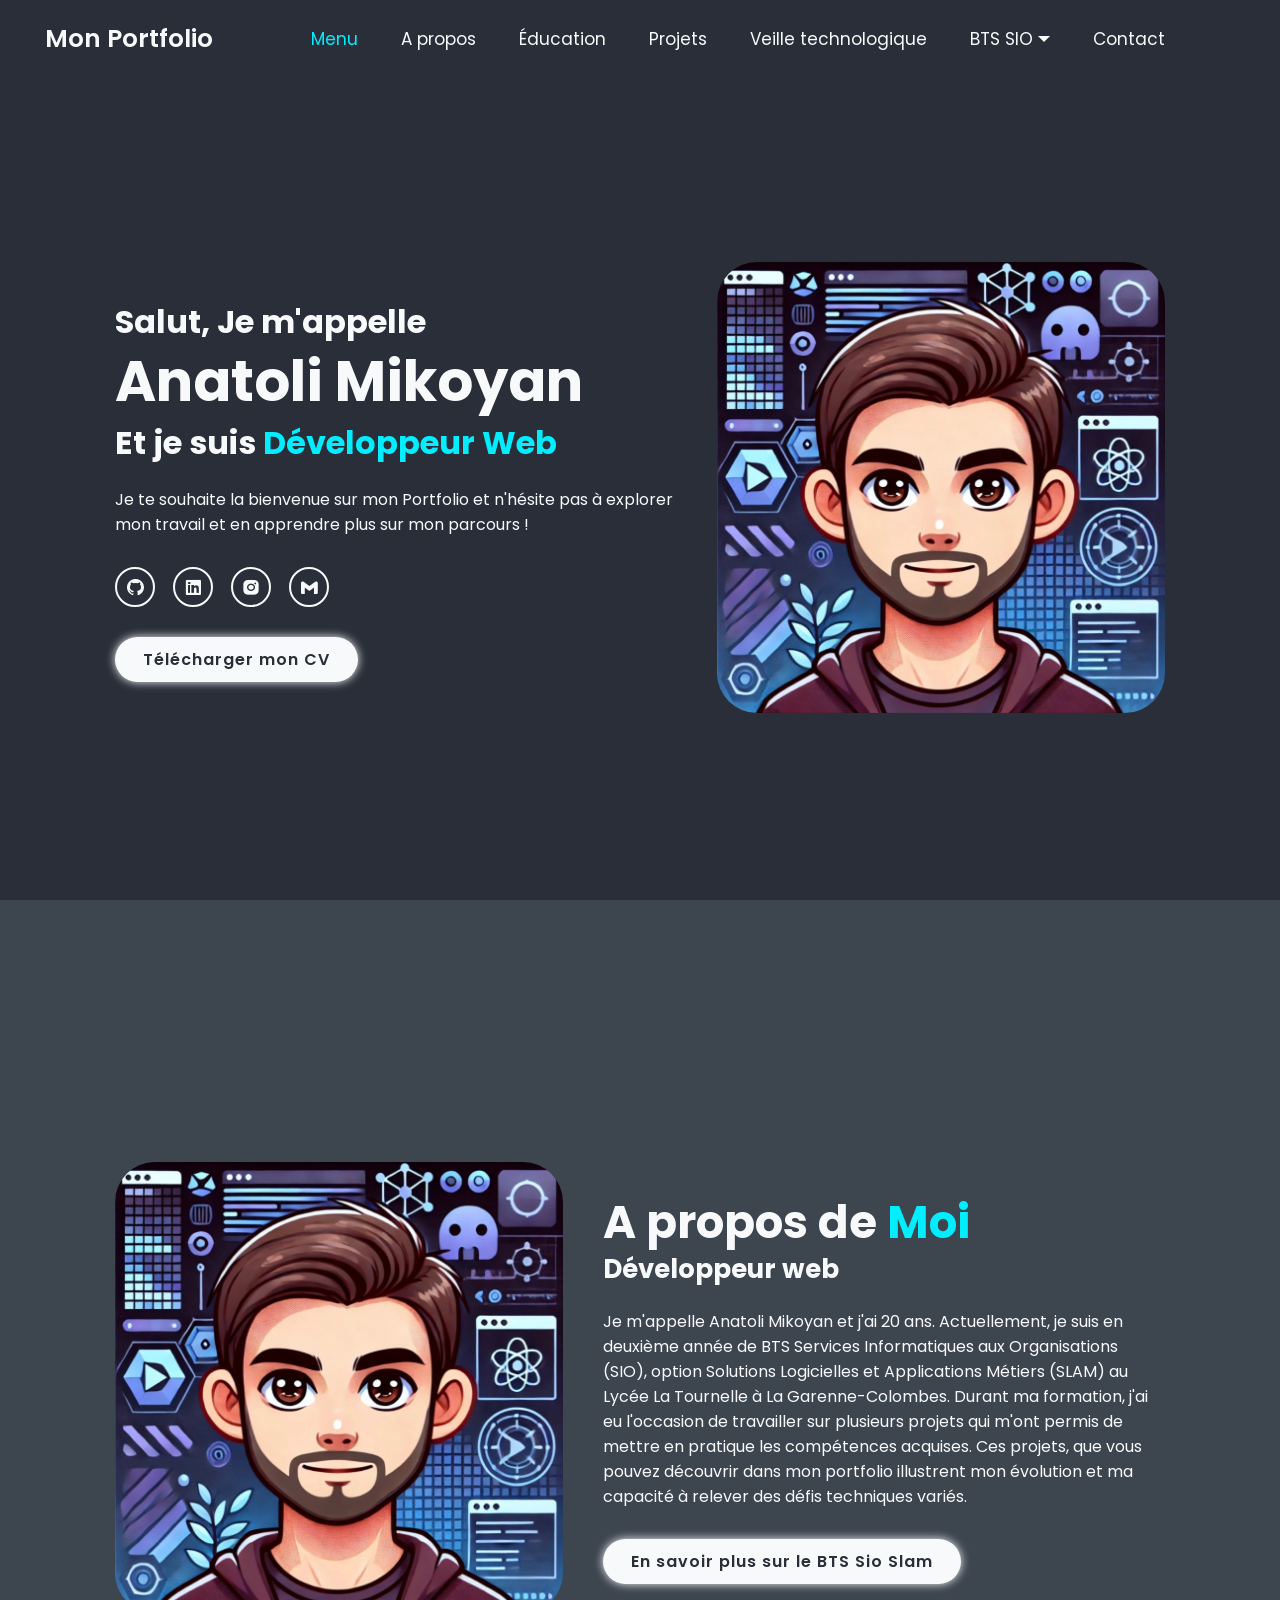
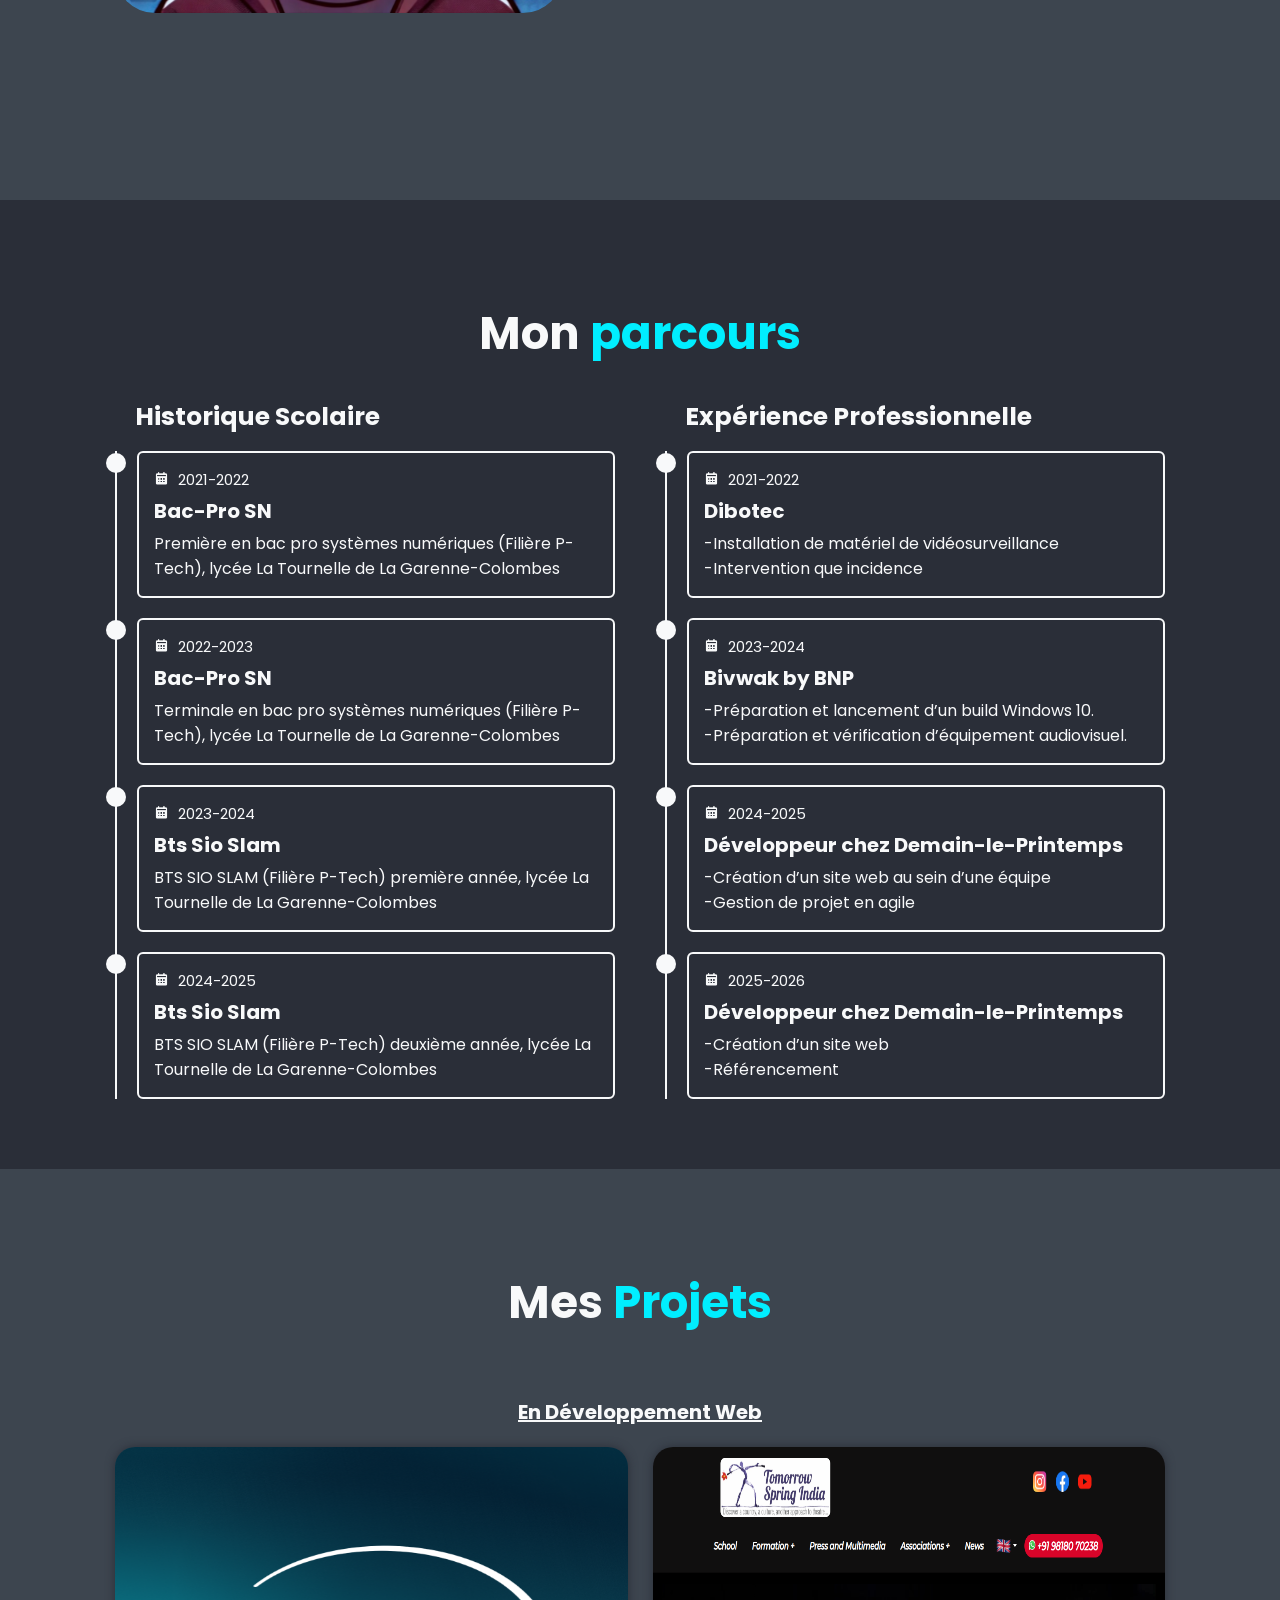
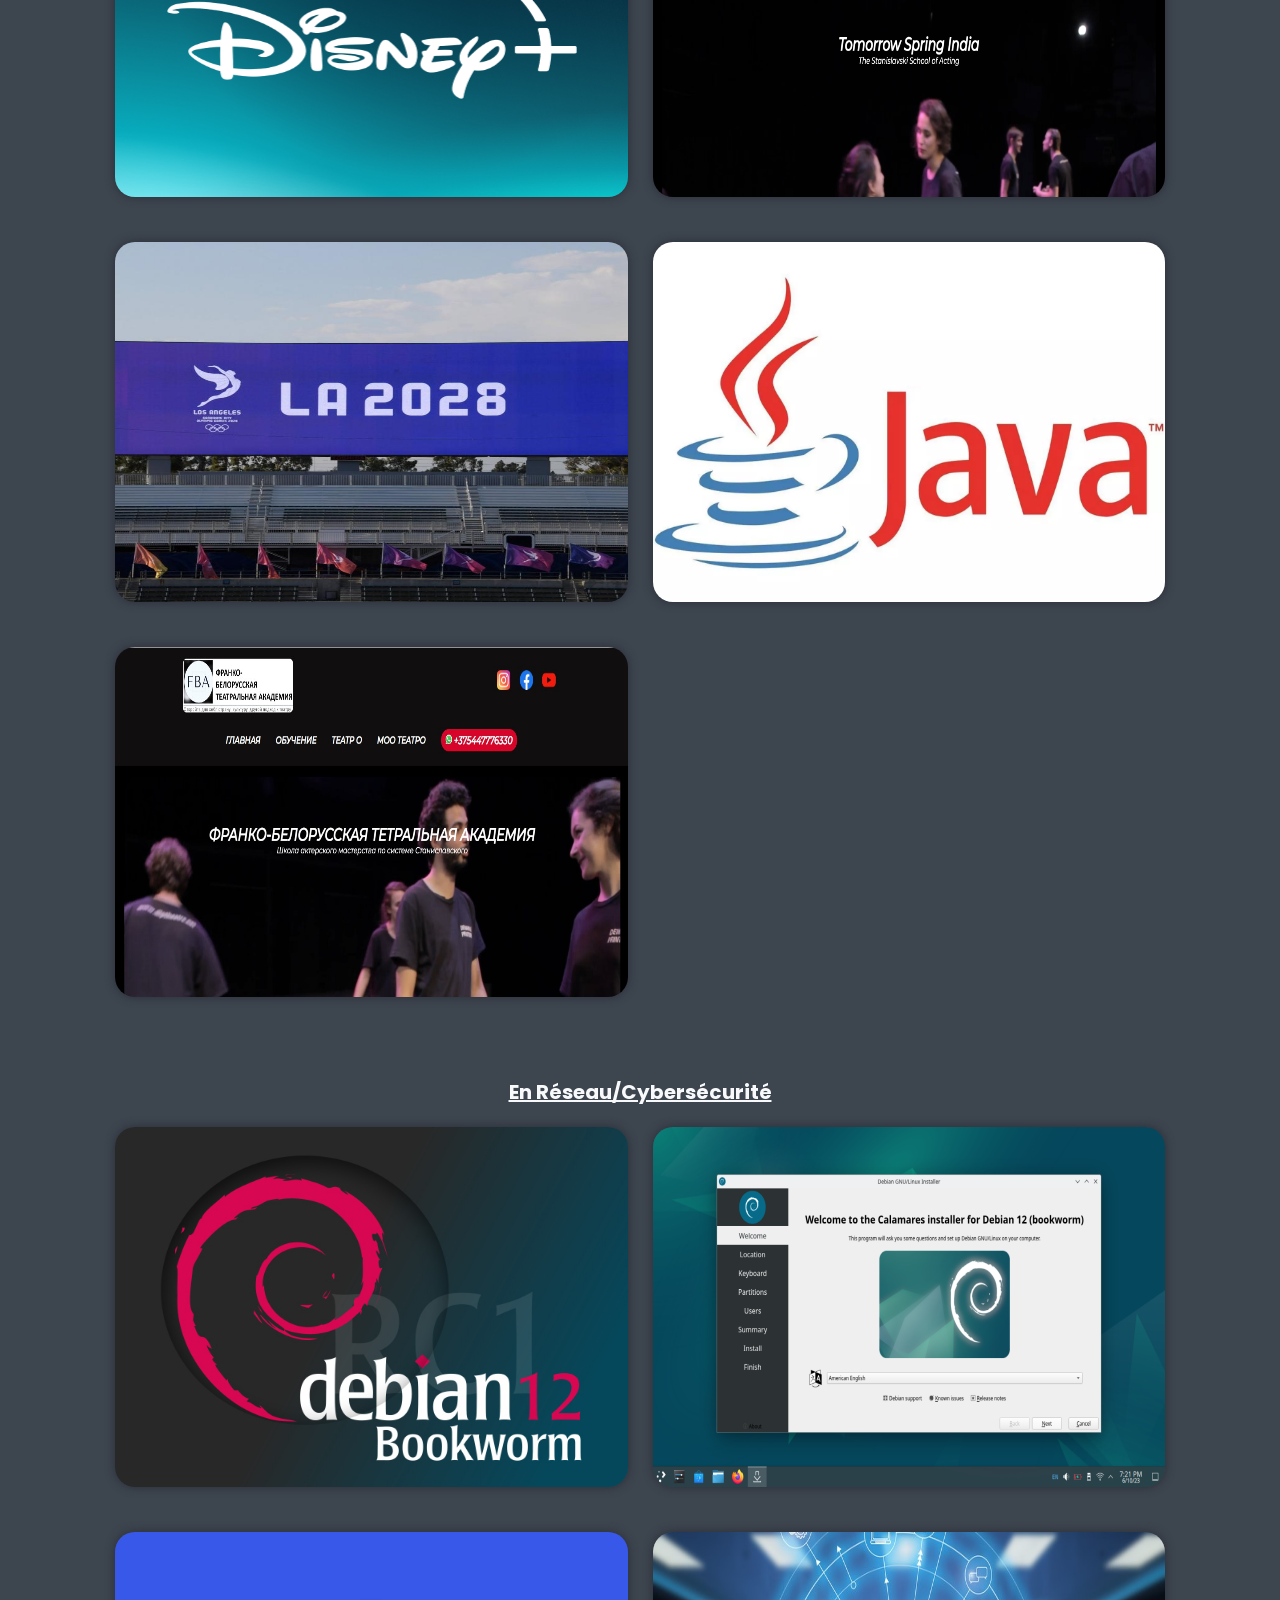
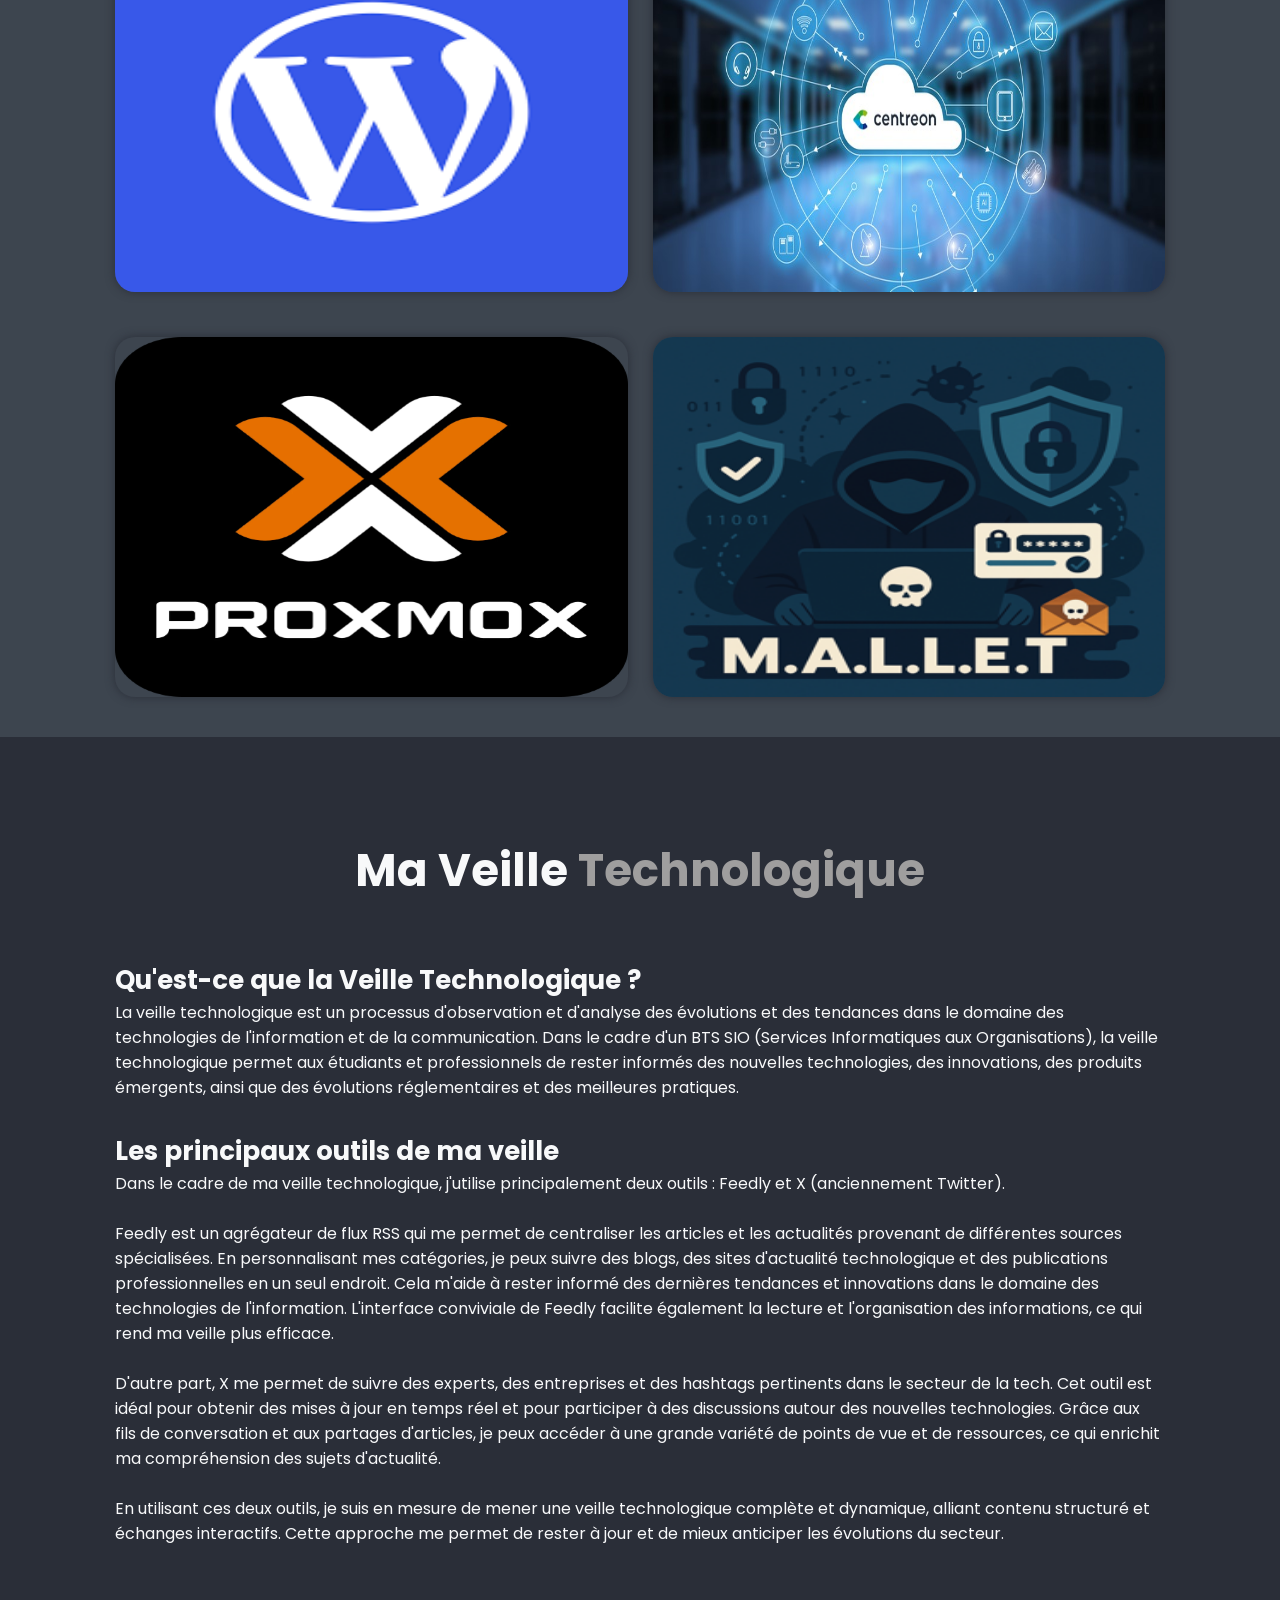
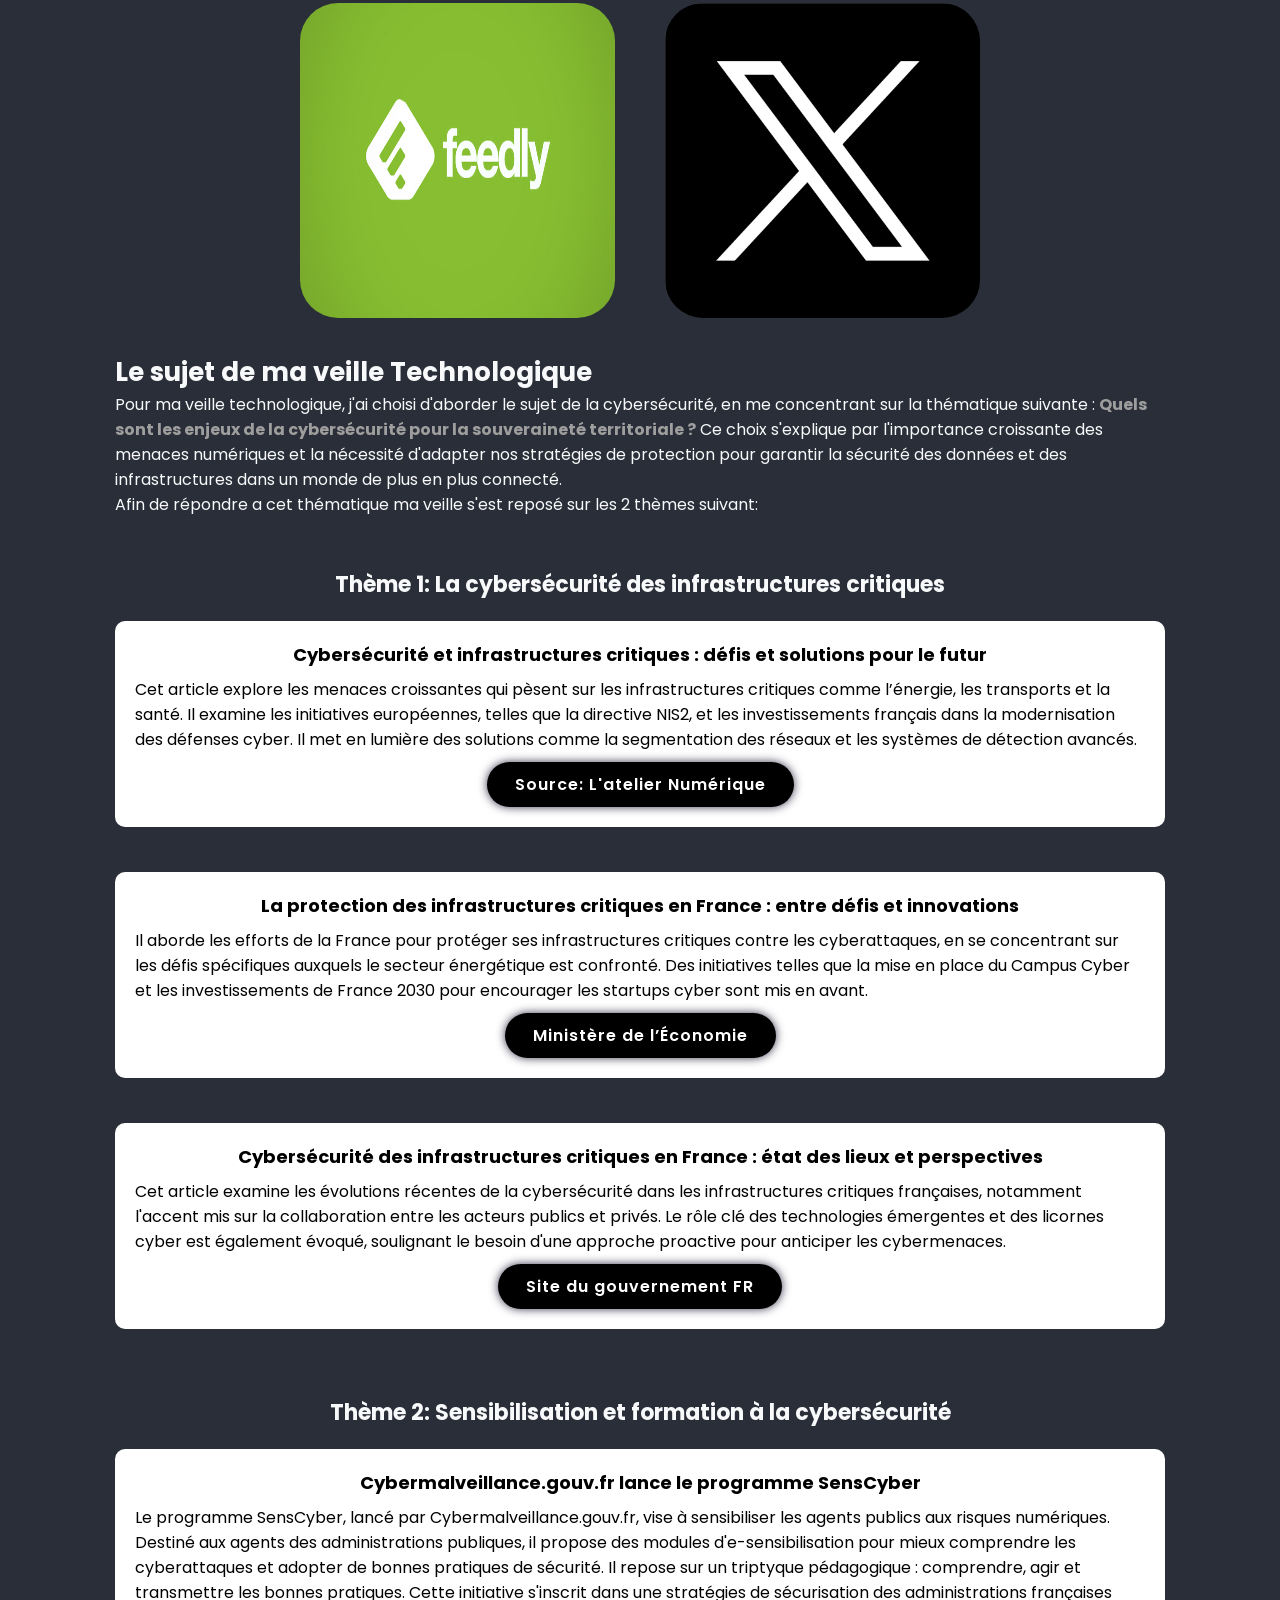
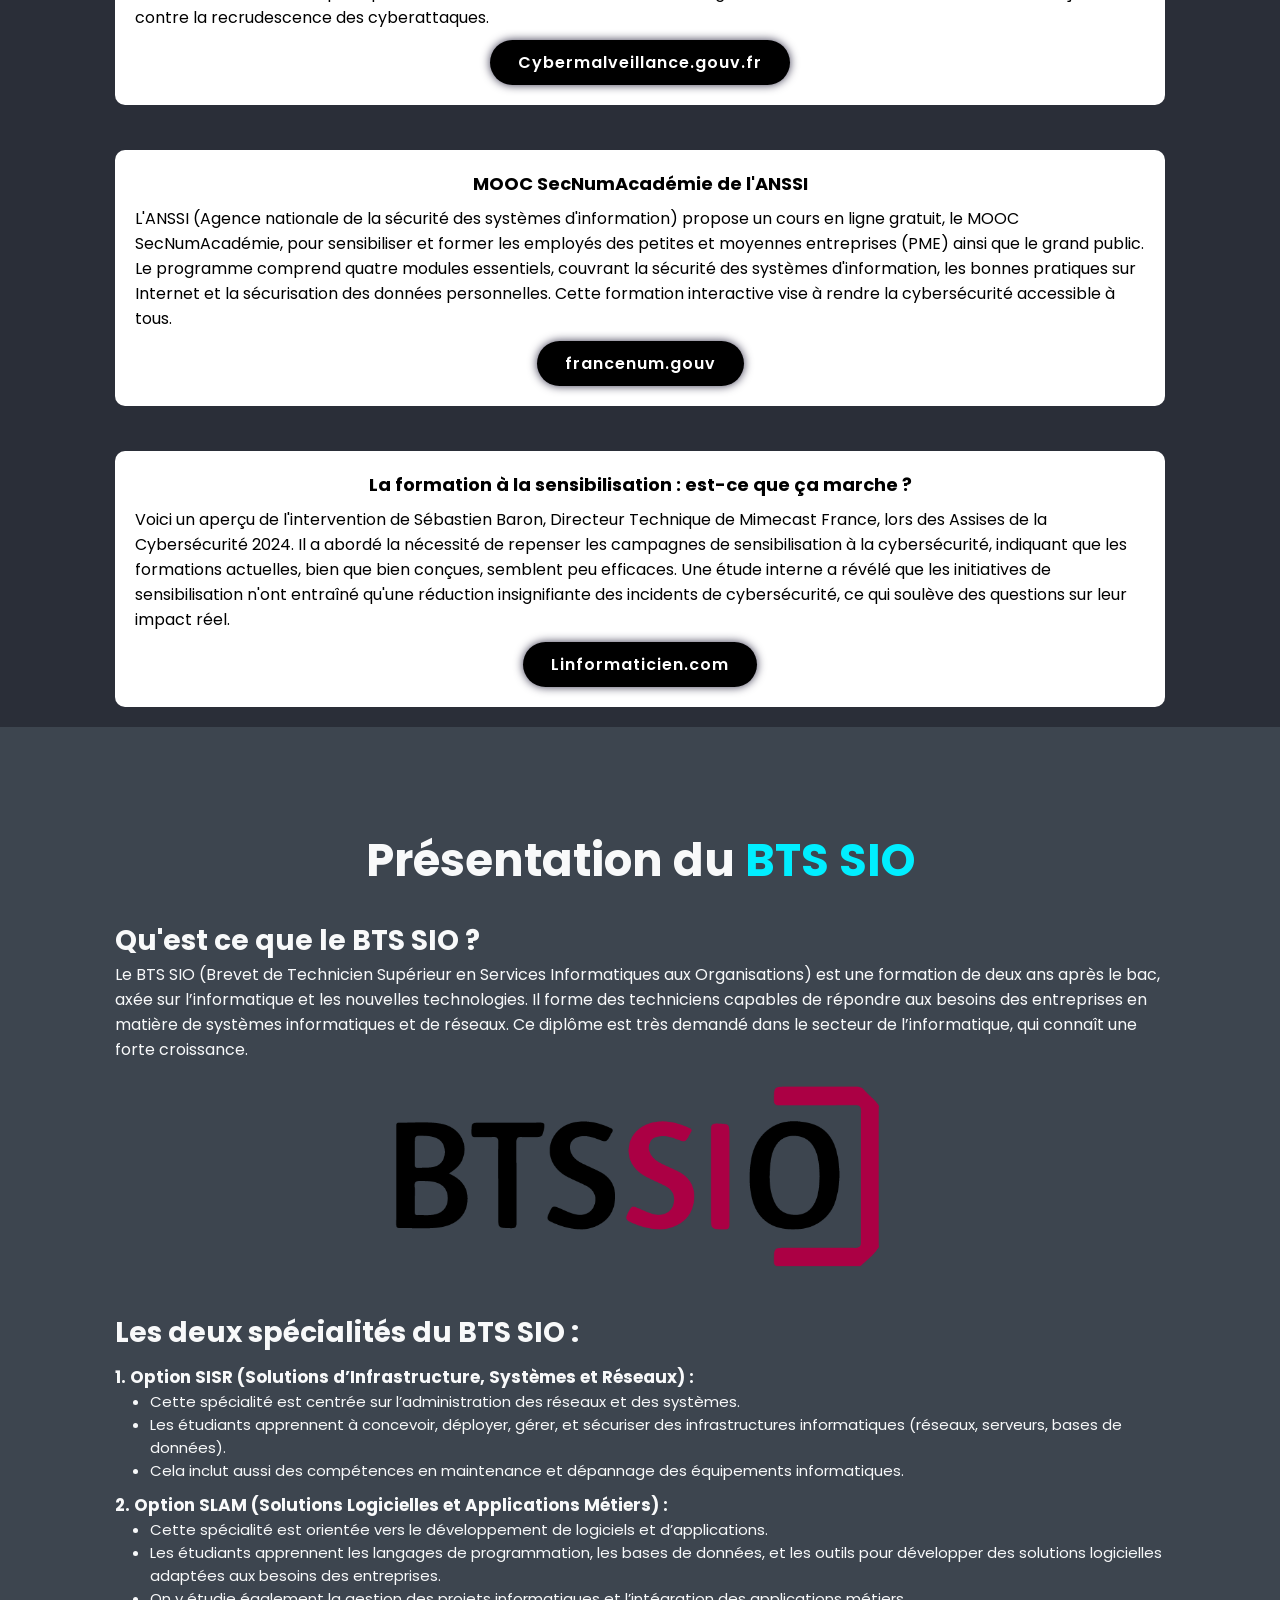
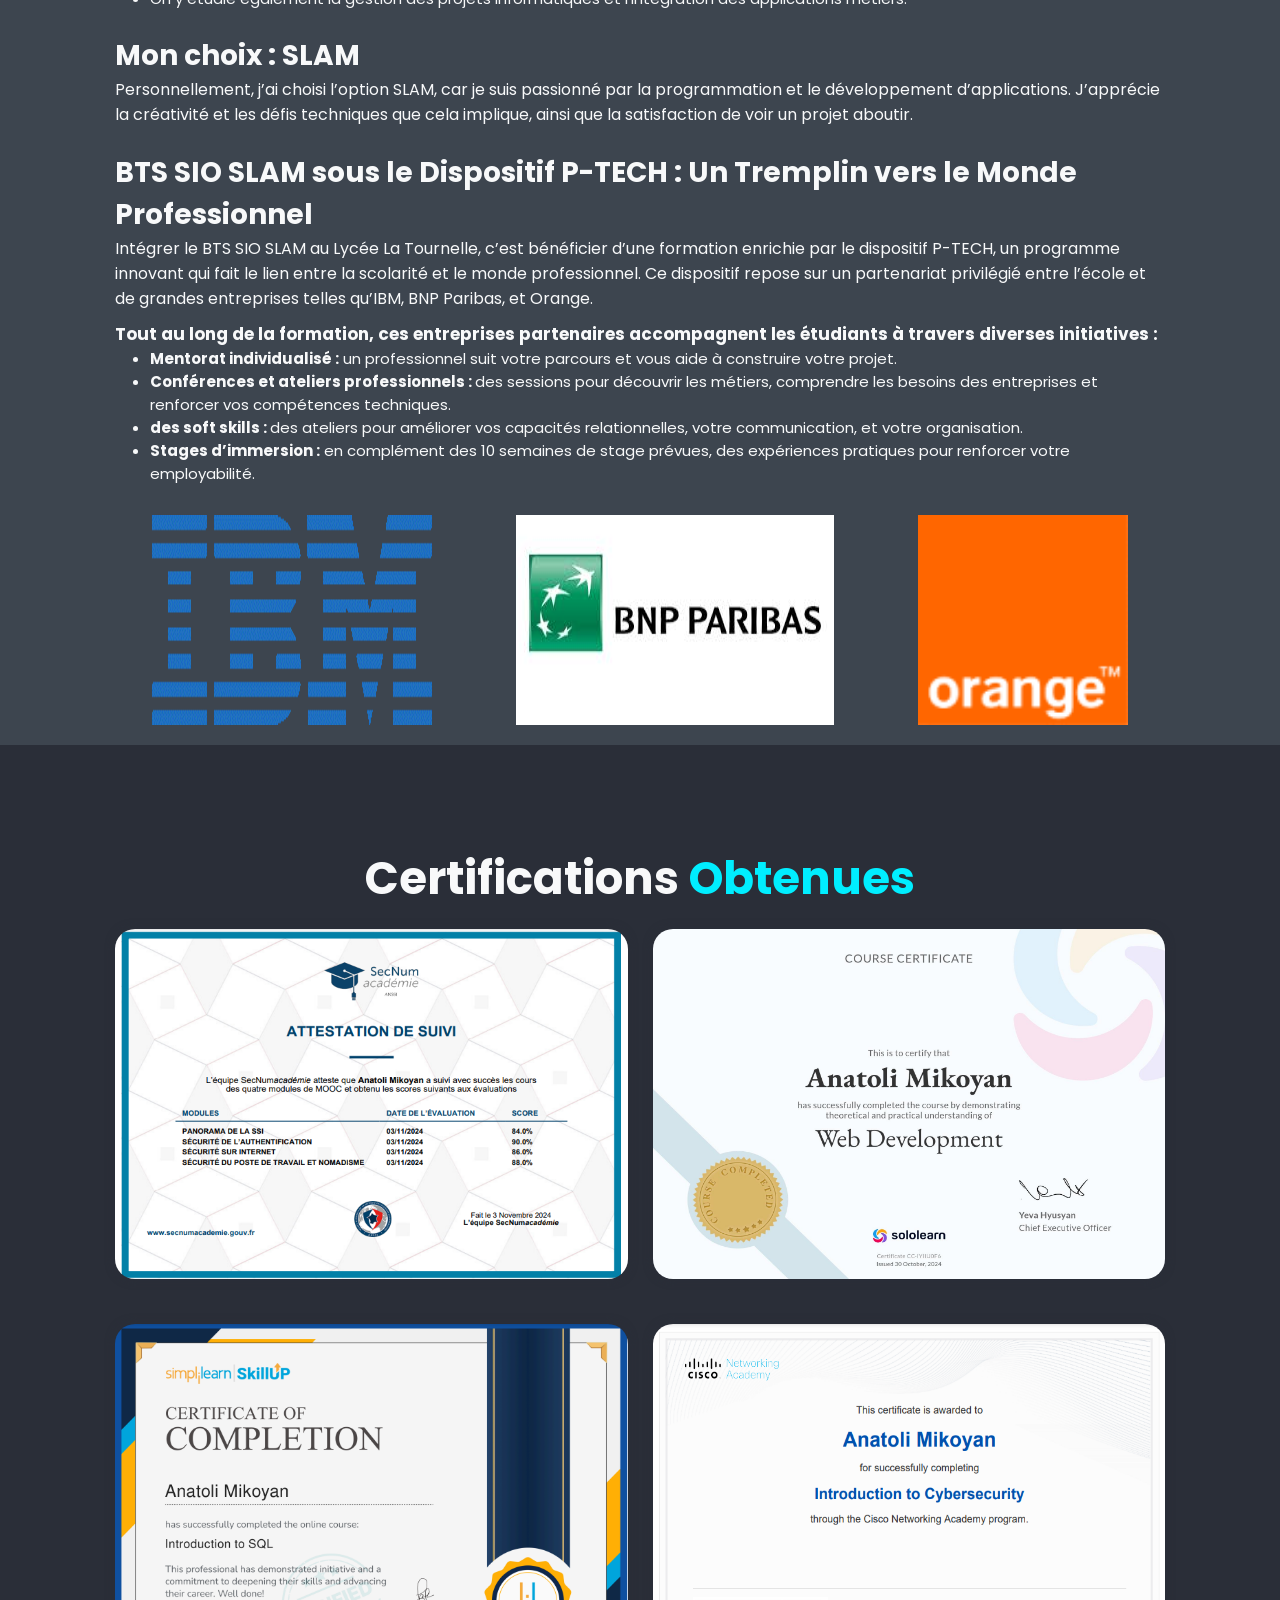
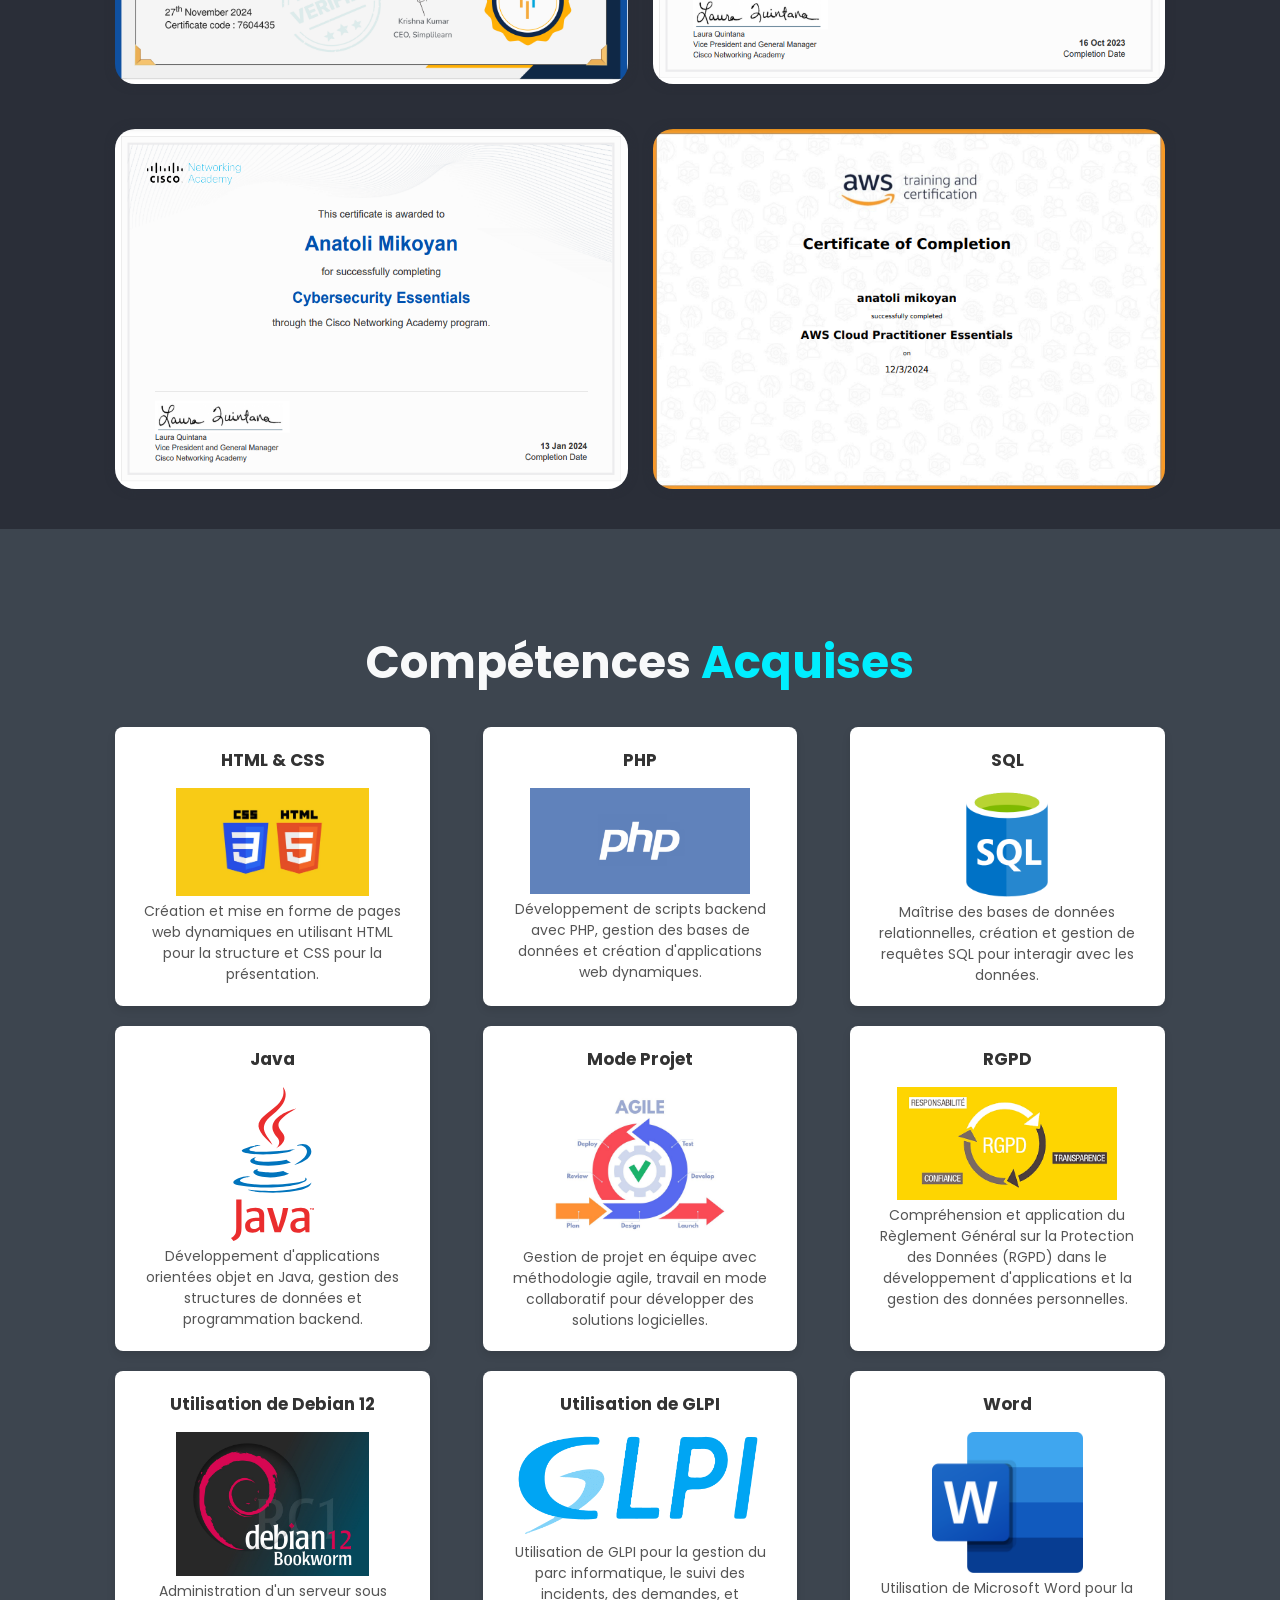
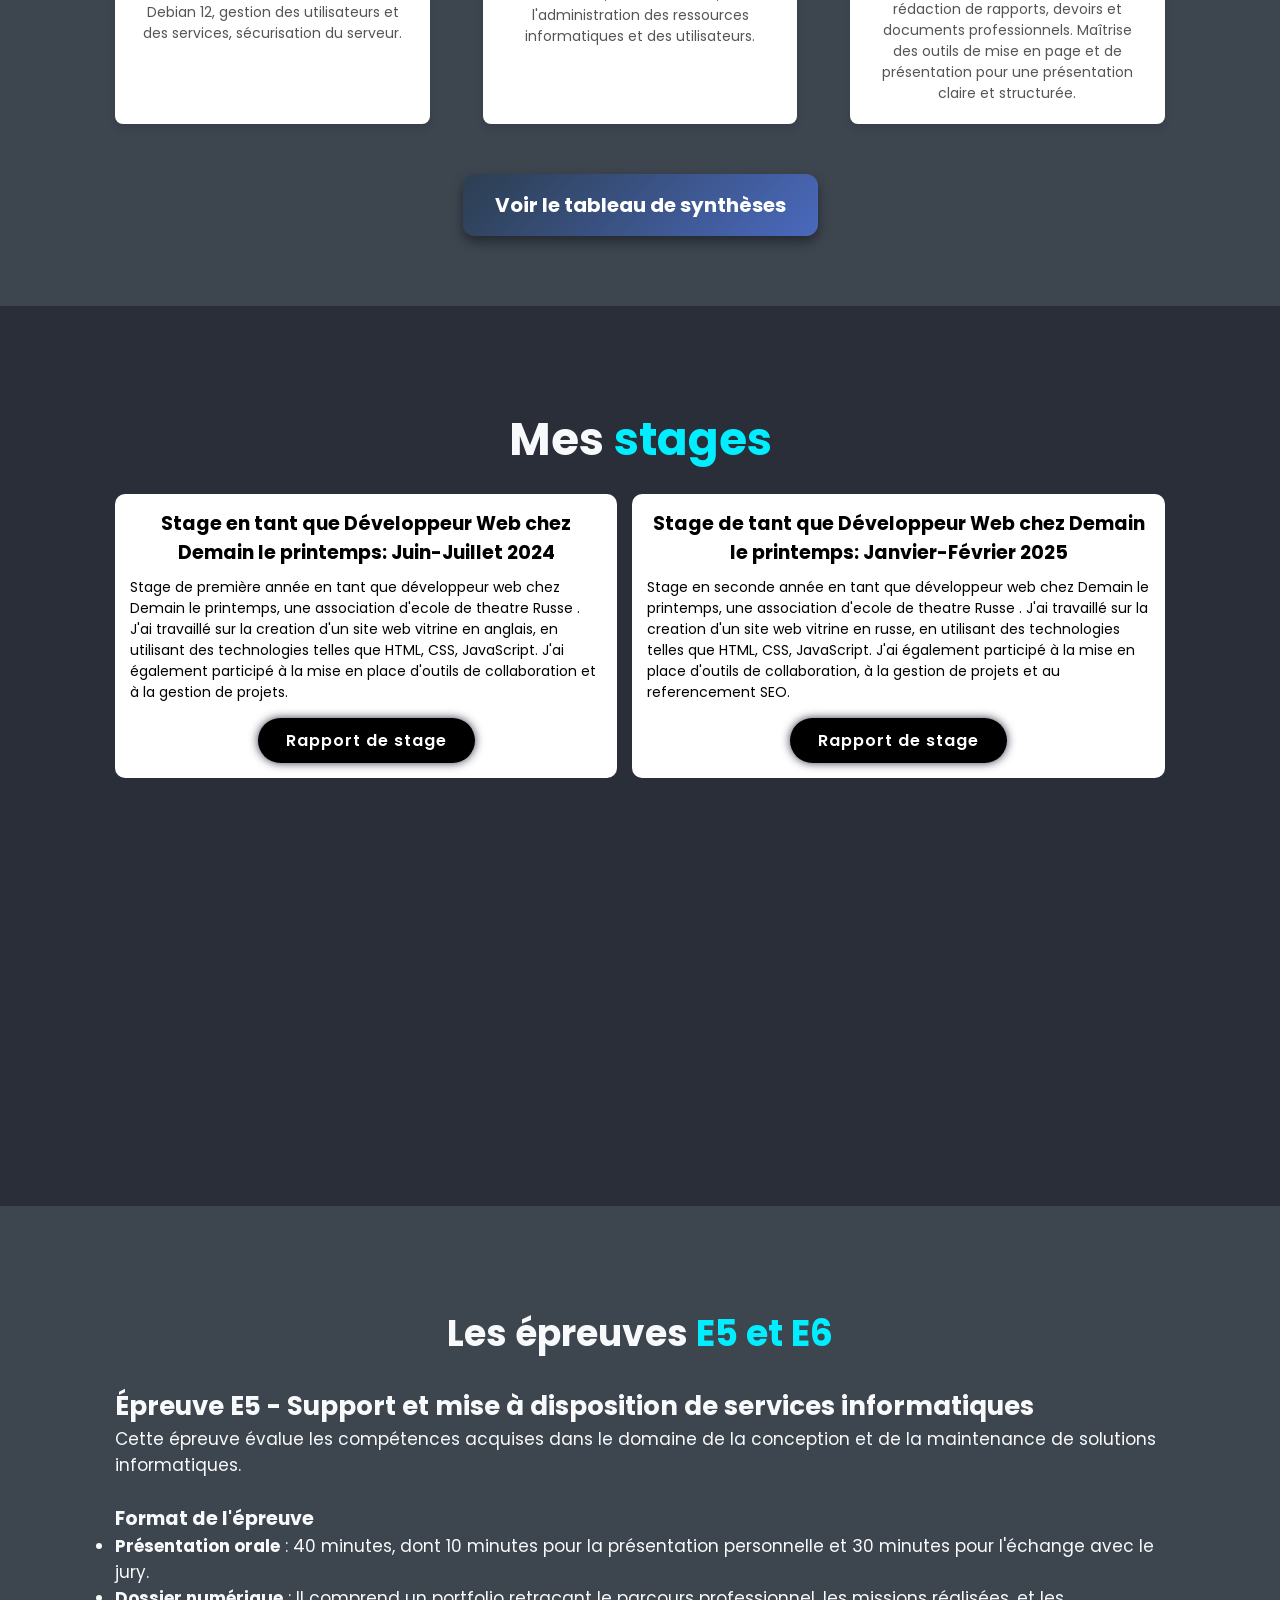
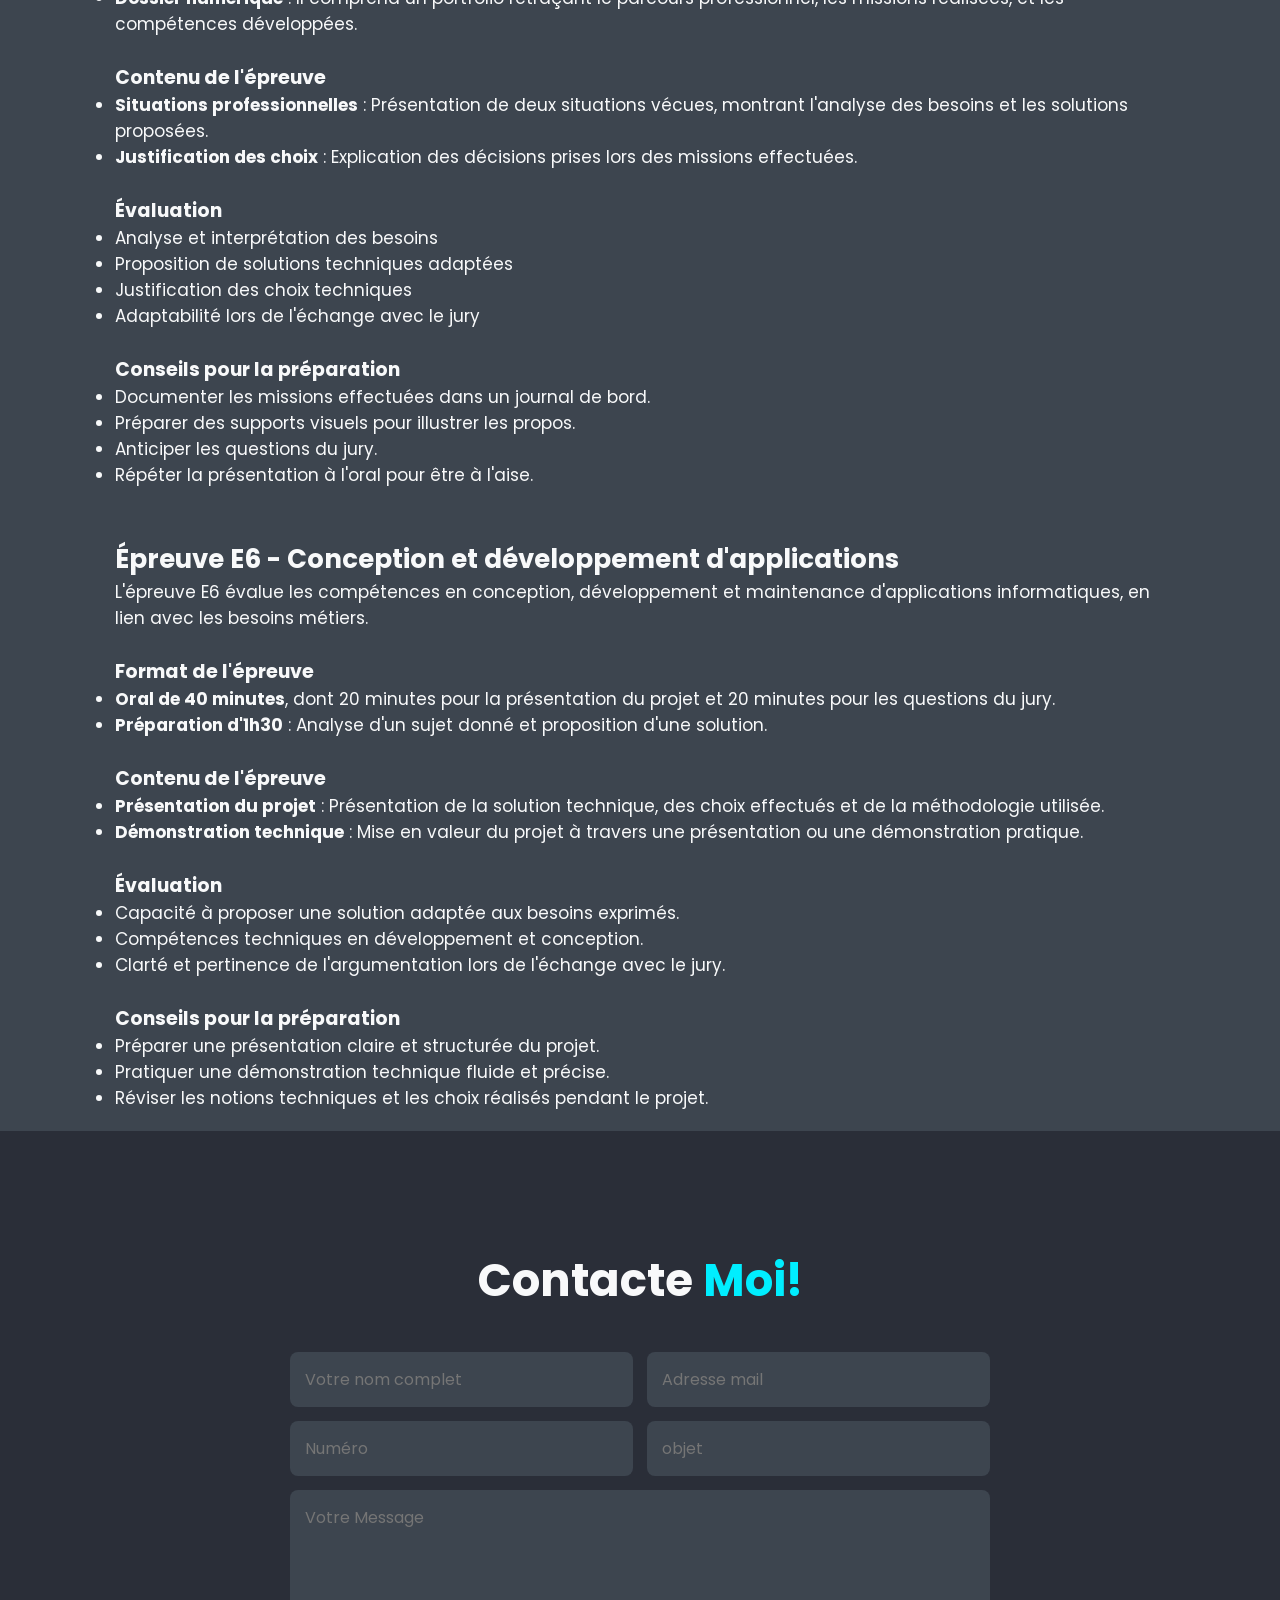
==== index.html @ effb2095 "Update index.html" ====
<!DOCTYPE html>
<html lang="en">
  <head>
    <meta charset="UTF-8" />
    <meta http-equiv="X-UA-Compatible" content="IE=edge" />
    <meta name="viewport" content="width=device-width, initial-scale=1.0" />
    <title>Anatoli Mikoyan - Développeur Web</title>

    <!-- box icons -->
    <link href="https://unpkg.com/boxicons@2.1.4/css/boxicons.min.css" rel="stylesheet" />

    <!-- custom css -->
    <link rel="stylesheet" href="style.css" />
  </head>

  <body>
    <!-- header design -->
     <header class="header">
       <a href="#" class="logo">Mon Portfolio</a>

       <i class='bx bx-menu' id="menu-icon"></i>

       <nav class="navbar">
        <a href="#home" class="active">Menu</a>
        <a href="#about">A propos</a>
        <a href="#education">Éducation</a>
        <a href="#portfolio">Projets</a>
        <a href="#veille">Veille technologique</a>
        <div class="dropdown">
          <a href="#bts" class="dropdown-toggle">BTS SIO</a>
          <ul class="submenu">
            <li><a href="#certifications">Certifications</a></li> 
            <li><a href="#competences">Compétences acquises</a></li>
            <li><a href="#stages">Mes stages</a></li>
            <li><a href="#E4ETE5"> Les épreuves E5 & E6</a></li>
           
          </ul>
        </div>
        
        <a href="#contact">Contact</a>
       </nav>
     </header>

    <!-- home section design -->
  <section class="home" id="home">
    <div class="home-content">
      <h3>Salut, Je m'appelle</h3>
      <h1>Anatoli Mikoyan</h1>
      <h3>Et je suis <span>Développeur Web</span></h3>
      <p>Je te souhaite la bienvenue sur mon Portfolio et n'hésite pas à explorer mon travail et en apprendre plus  sur mon parcours !</p>
      <div class="social-media">
        <a href="https://github.com/Anatoli-Mikoyan" target="_blank"><i class='bx bxl-github'></i></a>
        <a href="https://linktr.ee/anatolimikoyan?utm_source=linktree_profile_share&ltsid=c4a1150a-0bee-477b-9390-408067ce07e7" target="_blank"><i class='bx bxl-linkedin-square'></i></a>
        <a href="https://www.instagram.com/anmk_952/?igsh=NTM0bHpqejV2ZDBl&utm_source=qr" target="_blank"><i class='bx bxl-instagram-alt'></i></a>
        <a href="mailto:anatoli.mikoyan95@gmail.com?subject=Demande d'information&body=Bonjour,%20je%20souhaite%20obtenir%20plus%20d'informations." target="_blank"><i class='bx bxl-gmail' ></i></a>
      </div>
      <a href="Cv.pdf" target=_blank class="btn">Télécharger mon CV</a>
    </div>
<div class="home-img">
  <img src="images/moi.jpeg" alt="">
</div>
    </section>
    <!-- about section design -->
<section class="about" id="about">
  <div class="about-img">
    <img src="images/moi.jpeg" alt="">
  </div>

  <div class="about-content">
    <h2 class="heading">A propos de <span>Moi</span></h2>
    <h3>Développeur web</h3>
    <p>Je m'appelle Anatoli Mikoyan et j'ai 20 ans. Actuellement, je suis en deuxième année de BTS Services Informatiques aux Organisations (SIO), option Solutions Logicielles et Applications Métiers (SLAM) au Lycée La Tournelle à La Garenne-Colombes. Durant ma formation, j'ai eu l'occasion de travailler sur plusieurs projets qui m'ont permis de mettre en pratique les compétences acquises. Ces projets, que vous pouvez découvrir dans mon portfolio illustrent mon évolution et ma capacité à relever des défis techniques variés.</p>
  <a href="#bts" class="btn">En savoir plus sur le BTS Sio Slam</a>
      </div>
</section>



    <!-- education section design -->
   <section class="education" id="education">
    <h2 class="heading">Mon <span>parcours</span> </h2>
   <div class="education-row">
    <div class="education-column">
      <h3 class="title">Historique Scolaire</h3>
      <div class="education-box">
        
        <div class="education-content">
          <div class="content">
            <div class="years"><i class='bx bxs-calendar'></i> 2021-2022 </div>
            <h3>Bac-Pro SN</h3>
            <p>Première en bac pro systèmes numériques
              (Filière P-Tech), lycée La Tournelle de La
              Garenne-Colombes</p>
          </div>
        </div>

        <div class="education-content">
          <div class="content">
            <div class="years"><i class='bx bxs-calendar'></i> 2022-2023 </div>
            <h3>Bac-Pro SN </h3>
            <p>Terminale en bac pro systèmes numériques
              (Filière P-Tech), lycée La Tournelle de La
              Garenne-Colombes</p>
          </div>
        </div>

        <div class="education-content">
          <div class="content">
            <div class="years"><i class='bx bxs-calendar'></i> 2023-2024 </div>
            <h3>Bts Sio Slam</h3>
            <p>BTS SIO SLAM (Filière P-Tech) première année, lycée La
              Tournelle de La Garenne-Colombes</p>
          </div>
        </div>


        <div class="education-content">
          <div class="content">
            <div class="years"><i class='bx bxs-calendar'></i> 2024-2025 </div>
            <h3>Bts Sio Slam</h3>
            <p>BTS SIO SLAM (Filière P-Tech) deuxième année, lycée La
              Tournelle de La Garenne-Colombes</p>
          </div>
        </div>
      </div>
    </div>

    <div class="education-column">
      <h3 class="title">Expérience Professionnelle</h3>
      <div class="education-box">
       

        <div class="education-content">
          <div class="content">
            <div class="years"><i class='bx bxs-calendar'></i> 2021-2022</div>
            <h3>Dibotec</h3>
            <p> -Installation de matériel de vidéosurveillance <br>
                -Intervention que incidence <br> </p>
          </div>
        </div>

        <div class="education-content">
          <div class="content">
            <div class="years"><i class='bx bxs-calendar'></i> 2023-2024 </div>
            <h3>Bivwak by BNP</h3>
            <p>-Préparation et lancement d’un build Windows 10.<br>
               -Préparation et vérification d’équipement audiovisuel.</p>
          </div>
        </div>


        <div class="education-content">
          <div class="content">
            <div class="years"><i class='bx bxs-calendar'></i> 2024-2025 </div>
            <h3>Développeur chez Demain-le-Printemps</h3>
            <p>-Création d’un site web au sein d’une équipe <br>
               -Gestion de projet en agile
            </p>
          </div>
        </div>

        <div class="education-content">
          <div class="content">
            <div class="years"><i class='bx bxs-calendar'></i> 2025-2026 </div>
            <h3>Développeur chez Demain-le-Printemps</h3>
            <p>-Création d’un site web <br>
              -Référencement 
            </p>
          </div>
        </div>



      </div>
    </div>

   </div>
  </section>
    <!-- portfolio section design -->
<section class="portfolio" id="portfolio">
  <h2 class="heading">Mes <span>Projets</span></h2>

  <h3>En Développement Web</h3>

  <div class="portfolio-container">
    <div class="portfolio-box">
      <img src="images/disney.png" width="200px" height="350px" alt="">
      <div class="portfolio-layer">
        <h4>Projet Disney-Plus</h4>
        <a href="https://anatoli-mikoyan.github.io/MIKOYAN-ANATOLI-projet-Disney-plusFR.github.io/" target="_blank"><i class="bx bx-link-external"></i></a>
      </div>
    </div>
   
    <div class="portfolio-box">
      <img src="images/DLP.png" height="350px" width="250px" alt="">
      <div class="portfolio-layer">
        <h4>Création d'un site vitrine pour une école de théatre en anglais lors d'un stage</h4>
        <a href="https://www.tomorrow-spring.org/" target="_blank"><i class="bx bx-link-external"></i></a>
      </div>
    </div>

    

    <div class="portfolio-box">
      <img src="images/JO2028.png" height="360px" alt="">
      <div class="portfolio-layer">
        <h4>Projet JO-2028 en HTML/CSS/PHP/SQL</h4>
        <a href="http://anatoli.infinityfreeapp.com" target="_blank"><i class="bx bx-link-external"></i></a>
      </div>
    </div>

    <div class="portfolio-box">
      <img src="images/JAVA.webp" height="360px" alt="">
      <div class="portfolio-layer">
        <h4>Projet gestion carte grise en JAVA/SQL</h4>
        <a href="cdc-technique-Anatoli-mikoyan (1).pdf" target="_blank"><i class="bx bx-link-external"></i></a>
      </div>
    </div>

    <div class="portfolio-box">
      <img src="images/fba.jpg" height="350px" width="250px" alt="">
      <div class="portfolio-layer">
        <h4>Création d'un site vitrine pour une école de théatre en russe lors d'un stage</h4>
        <a href="https://fba.tomorrow-spring.org/index.html" target="_blank"><i class="bx bx-link-external"></i></a>
      </div>
    </div>

  </div>


 <h3>En Réseau/Cybersécurité</h3>
  <div class="portfolio-container">
    

    <div class="portfolio-box">
      <img src="images/debian-12-rc.jpg" width="" height="360px" alt="">
      <div class="portfolio-layer">
        <h4> INSTALLATION DEBIAN 12 SUR VMWARE WORKSTATION PRO17</h4>
        <a href="tuto-reseaux/Installation de Debian 12 sur VMware.pdf" target="_blank"><i class="bx bx-link-external"></i></a>
      </div>
    </div>
    <div class="portfolio-box">
      <img src="images/debian.png" width="" height="360px" alt="">
      <div class="portfolio-layer">
        <h4> Installation d’un Serveur Web Lamp sous Debian</h4>
        <a href="tuto-reseaux/Compte rendu DebianMDF.pdf" target="_blank"><i class="bx bx-link-external"></i></a>
      </div>
    </div>
      <div class="portfolio-box">
      <img src="images/wordpress.png" width="" height="360px" alt="">
      <div class="portfolio-layer">
        <h4> Installation d'un CMS WordPress sur le serveur LAMP</h4>
        <a href="tuto-reseaux/Compte_rendu_Wordpress.pdf" target="_blank"><i class="bx bx-link-external"></i></a>
      </div>
    </div>

    <div class="portfolio-box">
      <img src="images/centreon.jpg" width="" height="360px" alt="">
      <div class="portfolio-layer">
        <h4>Documentation Technique Centreon</h4>
        <a href="tuto-reseaux/Document technique centreon.pdf" target="_blank"><i class="bx bx-link-external"></i></a>
      </div>
    </div>

    <div class="portfolio-box">
      <img src="images/proxmox.webp" width="" height="360px" alt="">
      <div class="portfolio-layer">
        <h4>Présentation de Proxmox</h4>
        <a href="tuto-reseaux/Ossant_Mikoyan_proxmox copie.pdf" target="_blank"><i class="bx bx-link-external"></i></a>
      </div>
    </div>

    <div class="portfolio-box">
      <img src="images/MALLETT.png" width="" height="360px" alt="">
      <div class="portfolio-layer">
        <h4>PROJET: MALLET AUDIT</h4>
        <a href="tuto-reseaux/mallet.pdf" target="_blank"><i class="bx bx-link-external"></i></a>
      </div>
    </div>

  </div>

</section>

 <!-- Veille-Technologique -->
  <section class="veille" id="veille">
    <h2 class="heading">Ma Veille <span>Technologique</span></h2>
    <br>
    <h4>Qu'est-ce que la Veille Technologique ?</h4>
    <p>La veille technologique est un processus d'observation et d'analyse des évolutions et des tendances dans le domaine des technologies de l'information et de la communication. Dans le cadre d'un BTS SIO (Services Informatiques aux Organisations), la veille technologique permet aux étudiants et professionnels de rester informés des nouvelles technologies, des innovations, des produits émergents, ainsi que des évolutions réglementaires et des meilleures pratiques.</p>
     <br> <br>
    <h4>Les principaux outils de ma veille</h4>
    <p>Dans le cadre de ma veille technologique, j'utilise principalement deux outils : Feedly et X (anciennement Twitter).
      <br> <br>
      Feedly est un agrégateur de flux RSS qui me permet de centraliser les articles et les actualités provenant de différentes sources spécialisées. En personnalisant mes catégories, je peux suivre des blogs, des sites d'actualité technologique et des publications professionnelles en un seul endroit. Cela m'aide à rester informé des dernières tendances et innovations dans le domaine des technologies de l'information. L'interface conviviale de Feedly facilite également la lecture et l'organisation des informations, ce qui rend ma veille plus efficace.
      <br> <br>
      D'autre part, X me permet de suivre des experts, des entreprises et des hashtags pertinents dans le secteur de la tech. Cet outil est idéal pour obtenir des mises à jour en temps réel et pour participer à des discussions autour des nouvelles technologies. Grâce aux fils de conversation et aux partages d'articles, je peux accéder à une grande variété de points de vue et de ressources, ce qui enrichit ma compréhension des sujets d'actualité.
      <br> <br>
      En utilisant ces deux outils, je suis en mesure de mener une veille technologique complète et dynamique, alliant contenu structuré et échanges interactifs. Cette approche me permet de rester à jour et de mieux anticiper les évolutions du secteur.</p>
   <br> <br>

   <div class="images">
    <img src="images/feedly-rss.jpg" width="30%" alt="">
    <img src="images/twitter.png" width="30%" alt="">
  </div>
   <h4>Le sujet de ma veille Technologique</h4>
   <p>Pour ma veille technologique, j'ai choisi d'aborder le sujet de la cybersécurité, en me concentrant sur la thématique suivante : <span> <strong>Quels sont les enjeux de la cybersécurité pour la souveraineté territoriale ?</strong></span> Ce choix s'explique par l'importance croissante des menaces numériques et la nécessité d'adapter nos stratégies de protection pour garantir la sécurité des données et des infrastructures dans un monde de plus en plus connecté.</p>
   <p>Afin de répondre a cet thématique ma veille s'est reposé sur les 2 thèmes suivant:</p>
    <br>
   <div class="conteneur">
    <h4>Thème 1: La cybersécurité des infrastructures critiques</h4>
     <div class="sous-conteneur">
        <div class="articles">
           <h5>Cybersécurité et infrastructures critiques : défis et solutions pour le futur</h5>
          <span> <p>Cet article explore les menaces croissantes qui pèsent sur les infrastructures critiques comme l’énergie, les transports et la santé. Il examine les initiatives européennes, telles que la directive NIS2, et les investissements français dans la modernisation des défenses cyber. Il met en lumière des solutions comme la segmentation des réseaux et les systèmes de détection avancés.</p></span>
            <a href="https://www.lemondeinformatique.fr/actualites/lire-a-quoi-s-attendre-en-matiere-de-cybersecurite-en-2024-92244.html" class="btn" target="_blank"><p>Source: L'atelier Numérique</p></a>
          </div>

          <div class="articles">
            <h5>La protection des infrastructures critiques en France : entre défis et innovations</h5>
            <span><p>Il aborde les efforts de la France pour protéger ses infrastructures critiques contre les cyberattaques, en se concentrant sur les défis spécifiques auxquels le secteur énergétique est confronté. Des initiatives telles que la mise en place du Campus Cyber et les investissements de France 2030 pour encourager les startups cyber sont mis en avant.</p></span>
             <a href="https://www.economie.gouv.fr/strategie-nationale-acceleration-cybersecurite" class="btn" target="_blank"><p>Ministère de l’Économie</p></a>
          </div>

          <div class="articles">
            <h5>Cybersécurité des infrastructures critiques en France : état des lieux et perspectives</h5>
            <span><p>Cet article examine les évolutions récentes de la cybersécurité dans les infrastructures critiques françaises, notamment l'accent mis sur la collaboration entre les acteurs publics et privés. Le rôle clé des technologies émergentes et des licornes cyber est également évoqué, soulignant le besoin d'une approche proactive pour anticiper les cybermenaces.</p></span>
             <a href="https://www.entreprises.gouv.fr/fr/actualites/france-2030/france-2030-17-nouveaux-projets-selectionnes-pour-la-cybersecurite" class="btn" target="_blank"><p>Site du gouvernement FR</p></a>
          </div>
     </div>
   </div>

<br> <br>
   <div class="conteneur">
    <h4>Thème 2: Sensibilisation et formation à la cybersécurité</h4>
     <div class="sous-conteneur">
    <div class="articles">
         <h5>Cybermalveillance.gouv.fr lance le programme SensCyber</h5>
       <span> <p>Le programme SensCyber, lancé par Cybermalveillance.gouv.fr, vise à sensibiliser les agents publics aux risques numériques. Destiné aux agents des administrations publiques, il propose des modules d'e-sensibilisation pour mieux comprendre les cyberattaques et adopter de bonnes pratiques de sécurité. Il repose sur un triptyque pédagogique : comprendre, agir et transmettre les bonnes pratiques. Cette initiative s'inscrit dans une stratégies de sécurisation des administrations françaises contre la recrudescence des cyberattaques.</p></span> 
         <a href="https://www.cybermalveillance.gouv.fr/tous-nos-contenus/actualites/senscyber-programme-esensibilisation-cybersecurite" class="btn"target="_blank"><p>Cybermalveillance.gouv.fr</p></a>
        </div>

        <div class="articles">
          <h5>MOOC SecNumAcadémie de l'ANSSI</h5>
        <span>  <p>L'ANSSI (Agence nationale de la sécurité des systèmes d'information) propose un cours en ligne gratuit, le MOOC SecNumAcadémie, pour sensibiliser et former les employés des petites et moyennes entreprises (PME) ainsi que le grand public. Le programme comprend quatre modules essentiels, couvrant la sécurité des systèmes d'information, les bonnes pratiques sur Internet et la sécurisation des données personnelles. Cette formation interactive vise à rendre la cybersécurité accessible à tous.</p></span>
          <a href="https://www.francenum.gouv.fr/formations/formez-vous-sur-internet-gratuitement-la-securite-du-numerique" class="btn" target="_blank"><p>francenum.gouv</p></a>
         </div>

         <div class="articles">
          <h5>La formation à la sensibilisation : est-ce que ça marche ?</h5>
          <span><p>Voici un aperçu de l'intervention de Sébastien Baron, Directeur Technique de Mimecast France, lors des Assises de la Cybersécurité 2024. Il a abordé la nécessité de repenser les campagnes de sensibilisation à la cybersécurité, indiquant que les formations actuelles, bien que bien conçues, semblent peu efficaces. Une étude interne a révélé que les initiatives de sensibilisation n'ont entraîné qu'une réduction insignifiante des incidents de cybersécurité, ce qui soulève des questions sur leur impact réel.</p></span>
          <a href="https://www.linformaticien.com/magazine/cybersecurite/62538-la-formation-a-la-sensibilisation-est-ce-que-ca-marche.html" class="btn" target="_blank"><p>Linformaticien.com</p></a>
         </div>
        </div>
   </div>


    </section>

     <!-- Veille-Technologique -->
      <section class="presentation-bts" id="bts">
        <h2 class="heading">Présentation du <span>BTS SIO</span></h2>
        <h3><strong>Qu'est ce que le BTS SIO ?</strong></h3>
        <p>Le BTS SIO (Brevet de Technicien Supérieur en Services Informatiques aux Organisations) est une formation de deux ans après le bac, axée sur l’informatique et les nouvelles technologies. Il forme des techniciens capables de répondre aux besoins des entreprises en matière de systèmes informatiques et de réseaux. Ce diplôme est très demandé dans le secteur de l’informatique, qui connaît une forte croissance.</p>
        <center><img src="images/logo-certa.png" width="50%" alt=""></center>
       
        <h3>Les deux spécialités du BTS SIO :</h3>
        <h4><strong>1. Option SISR (Solutions d’Infrastructure, Systèmes et Réseaux) :</strong></h4>
        <ul>
          <li>Cette spécialité est centrée sur l’administration des réseaux et des systèmes.</li>
          <li>Les étudiants apprennent à concevoir, déployer, gérer, et sécuriser des infrastructures informatiques (réseaux, serveurs, bases de données).</li>
          <li>Cela inclut aussi des compétences en maintenance et dépannage des équipements informatiques.</li>
        </ul>
        <h4><strong>2. Option SLAM (Solutions Logicielles et Applications Métiers) :</strong> </h4>
         <ul>
        <li>Cette spécialité est orientée vers le développement de logiciels et d’applications.</li>
         <li>Les étudiants apprennent les langages de programmation, les bases de données, et les outils pour développer des solutions logicielles adaptées aux besoins des entreprises.</li>
         <li>On y étudie également la gestion des projets informatiques et l’intégration des applications métiers.</li>
        </ul>

        <h3>Mon choix : SLAM</h3>
        <p>Personnellement, j’ai choisi l’option SLAM, car je suis passionné par la programmation et le développement d’applications. J’apprécie la créativité et les défis techniques que cela implique, ainsi que la satisfaction de voir un projet aboutir.</p>
      

        <h3>BTS SIO SLAM sous le Dispositif P-TECH : Un Tremplin vers le Monde Professionnel</h3>
         <p>Intégrer le BTS SIO SLAM au Lycée La Tournelle, c’est bénéficier d’une formation enrichie par le dispositif P-TECH, un programme innovant qui fait le lien entre la scolarité et le monde professionnel. Ce dispositif repose sur un partenariat privilégié entre l’école et de grandes entreprises telles qu’IBM, BNP Paribas, et Orange.</p>
           <h4><strong>Tout au long de la formation, ces entreprises partenaires accompagnent les étudiants à travers diverses initiatives :</strong> </h4>
         <ul>
         <li><strong>Mentorat individualisé :</strong> un professionnel suit votre parcours et vous aide à construire votre projet.</li>
         <li><strong>Conférences et ateliers professionnels : </strong> des sessions pour découvrir les métiers, comprendre les besoins des entreprises et renforcer vos compétences techniques.</li>
         <li><strong>des soft skills : </strong> des ateliers pour améliorer vos capacités relationnelles, votre communication, et votre organisation.</li>
         <li> <strong>Stages d’immersion :</strong> en complément des 10 semaines de stage prévues, des expériences pratiques pour renforcer votre employabilité.</li>
        </ul>

        <div class="image">
          <img src="images/ibm.png" alt="">
          <img src="images/bnp.jpg" alt="">
          <img src="images/orange.png" width="20%" alt="">
        </div>
      </section>






   <!-- certification section design -->
<section class="certification" id="certifications">
  <h2 class="heading">Certifications <span>Obtenues</span></h2>
  <br>
  <div class="portfolio-container">
    <div class="portfolio-box">
      <img src="images/certif-ansii.png" width="200px" height="350px" alt="">
      <div class="portfolio-layer">
        <h4> <span class="excp">Certification MOOC de l'ANSSI</span</h4>
        <a href="Certifications/Certification-mooc-anssi.pdf" target="_blank"><i class="bx bx-link-external"></i></a>
      </div>
    </div>
   
    <div class="portfolio-box">
      <img src="Certifications/Certification-HTML-CSS-JS.jpeg" height="350px" width="250px" alt="">
      <div class="portfolio-layer">
        <h4><span class="excp"> Certification sur HTML/CSS/JAVASCRIPT</span></h4>
        <a href="Certifications/Certification-HTML-CSS-JS.jpeg" target="_blank"><i class="bx bx-link-external"></i></a>
      </div>
    </div>

    

    <div class="portfolio-box">
      <img src="images/CERTIF6SQL.png" height="360px" alt="">
      <div class="portfolio-layer">
        <h4> <span class="excp">Certification sur SQL</span></h4>
        <a href="Certifications/certification sql.pdf" target="_blank"><i class="bx bx-link-external"></i></a>
      </div>
    </div>
   
    <div class="portfolio-box">
      <img src="images/Capture d’écran 2025-01-04 195020.png" height="360px" alt="">
      <div class="portfolio-layer">
        <h4><span class="excp">Certification sur l'introduction à la Cybersécurité</span></h4>
        <a href="Certifications/Introduction_to_Cybersecurity_certificate_anatoli-mikoyan95-gmail-com_0c92d718-b2ba-4a60-b871-56dfa9d7992b.pdf" target="_blank"><i class="bx bx-link-external"></i></a>
      </div>
    </div>

    <div class="portfolio-box">
      <img src="images/essec.png" height="360px" alt="">
      <div class="portfolio-layer">
        <h4> <span class="excp">Certification sur les essentiels de la Cybersécurité</span></h4>
        <a href="Certifications/Cybersecurity_Essentials_certificate_anatoli-mikoyan95-gmail-com_3fda5f00-403a-4e32-8528-a3a97eca2914.pdf" target="_blank"><i class="bx bx-link-external"></i></a>
      </div>
    </div>

    <div class="portfolio-box">
      <img src="images/cloud.png" height="360px" alt="">
      <div class="portfolio-layer">
        <h4><span class="excp">Certification sur le Cloud</span></h4>
        <a href="Certifications/cloud aws certif.pdf" target="_blank"><i class="bx bx-link-external"></i></a>
      </div>
    </div>
  </div>
</section>


 <!-- competences acquis section design -->


<section class="competences" id="competences"> 
  <h2 class="heading">Compétences <span>Acquises</span></h2>
  
 
  <div class="competences-container">
    <div class="competence-card">
        <h3>HTML & CSS</h3>
        <img src="images/html-csss.jpg" width="70%" alt="">
        <p>Création et mise en forme de pages web dynamiques en utilisant HTML pour la structure et CSS pour la présentation.</p>
    </div>
    <div class="competence-card">
        <h3>PHP</h3>
        <img src="images/php_logo.png" width="80%" alt="">
        <p>Développement de scripts backend avec PHP, gestion des bases de données et création d'applications web dynamiques.</p>
    </div>
    <div class="competence-card">
        <h3>SQL</h3>
        <img src="images/sql-database-generic.png" width="40%" alt="">
        <p>Maîtrise des bases de données relationnelles, création et gestion de requêtes SQL pour interagir avec les données.</p>
    </div>
    <div class="competence-card">
        <h3>Java</h3>
        <img src="images/Java_Logo.svg" width="30%" alt="">
        <p>Développement d'applications orientées objet en Java, gestion des structures de données et programmation backend.</p>
    </div>
    <div class="competence-card">
        <h3>Mode Projet</h3>
        <img src="images/methodeprj.jpg" width="75%" alt="">
        <p>Gestion de projet en équipe avec méthodologie agile, travail en mode collaboratif pour développer des solutions logicielles.</p>
    </div>
    <div class="competence-card">
        <h3>RGPD</h3>
        <img src="images/rgpd.png" width="80%"" alt="">
        
        <p>Compréhension et application du Règlement Général sur la Protection des Données (RGPD) dans le développement d'applications et la gestion des données personnelles.</p>
    </div>
    <div class="competence-card">
        <h3>Utilisation de Debian 12</h3>
        <img src="images/debian-12-rc.jpg" width="70%" alt="">
        <p>Administration d'un serveur sous Debian 12, gestion des utilisateurs et des services, sécurisation du serveur.</p>
    </div>

    <div class="competence-card">
      <h3>Utilisation de GLPI</h3>
      <img src="images/GLPI_Logo-color.png" width="90%" alt="">
      <p>Utilisation de GLPI pour la gestion du parc informatique, le suivi des incidents, des demandes, et l'administration des ressources informatiques et des utilisateurs.</p>
  </div>

  <div class="competence-card">
    <h3>Word</h3>
    <img src="images/Microsoft_Office_Word_(2019–present).svg.png" width="55%" alt="">
    <p>Utilisation de Microsoft Word pour la rédaction de rapports, devoirs et documents professionnels. Maîtrise des outils de mise en page et de présentation pour une présentation claire et structurée.</p>
</div>
</div>
<style>
  .custom-button {
    display: inline-block;
    padding: 16px 32px;
    background: linear-gradient(135deg, #2C3E50, #4A69BD);
    color: white;
    text-decoration: none;
    font-weight: bold;
    font-size: 20px;
    border-radius: 12px;
    box-shadow: 0 6px 12px rgba(0, 0, 0, 0.4);
    transition: transform 0.2s, box-shadow 0.2s;
  }

  .custom-button:hover {
    transform: translateY(-5px);
    box-shadow: 0 8px 16px rgba(0, 0, 0, 0.45);
  }

  .button-container {
    text-align: center;
    margin-top: 50px; /* Ajuste l'espacement avec la section précédente */
    margin-bottom: 50px;
  }
</style>

<div class="button-container">
 <center><a href="BTS SIO- Tableau de synthese - Epreuve E4 -1-ANATOLI (1).pdf" class="custom-button">Voir le tableau de synthèses</a></center> 
</div>

</section>

<section class="stages" id="stages">
  <h2 class="heading">Mes <span>stages</span></h2>
  
  <div class="conteneur">

  <div class="stage-card">
    <h3>Stage en tant que Développeur Web chez Demain le printemps: Juin-Juillet 2024 </h3>
    <img src="images/Logo-Orange.png" width="55%" alt="">
    <p>Stage de première année en tant que développeur web chez Demain le printemps, une association d'ecole de theatre Russe . J'ai travaillé sur la creation d'un site web vitrine en anglais, en utilisant des technologies telles que HTML, CSS, JavaScript. J'ai également participé à la mise en place d'outils de collaboration et à la gestion de projets.</p>
     <a href="RAPPORT DE STAGE 1ER ANNE.pdf" target="_blank">Rapport de stage</a>
  </div>
  <div class="stage-card">
    <h3>Stage de tant que Développeur Web chez Demain le printemps: Janvier-Février 2025 </h3>
    <img src="images/Logo-Orange.png" width="55%" alt="">
    <p>Stage en seconde année en tant que développeur web chez Demain le printemps, une association d'ecole de theatre Russe . J'ai travaillé sur la creation d'un site web vitrine en russe, en utilisant des technologies telles que HTML, CSS, JavaScript. J'ai également participé à la mise en place d'outils de collaboration, à la gestion de projets et au referencement SEO.</p>
     <a href="RAPPORT DE STAGE 2Eme ANNE.pdf" target="_blank">Rapport de stage</a>
   </div>

  </div>
</section>


<section class="E4ETE5" id="E4ETE5">
  <h1 class="heading">Les épreuves <span>E5 et E6</span></h1>
  <br>
  <h2>Épreuve E5 - Support et mise à disposition de services informatiques</h2>
  <p>Cette épreuve évalue les compétences acquises dans le domaine de la conception et de la maintenance de solutions informatiques.</p>
<br>
  <h3>Format de l'épreuve</h3>
  <ul>
      <li><strong>Présentation orale</strong> : 40 minutes, dont 10 minutes pour la présentation personnelle et 30 minutes pour l'échange avec le jury.</li>
      <li><strong>Dossier numérique</strong> : Il comprend un portfolio retraçant le parcours professionnel, les missions réalisées, et les compétences développées.</li>
  </ul>
<br>
  <h3>Contenu de l'épreuve</h3>
  <ul>
      <li><strong>Situations professionnelles</strong> : Présentation de deux situations vécues, montrant l'analyse des besoins et les solutions proposées.</li>
      <li><strong>Justification des choix</strong> : Explication des décisions prises lors des missions effectuées.</li>
  </ul>
<br>
  <h3>Évaluation</h3>
  <ul>
      <li>Analyse et interprétation des besoins</li>
      <li>Proposition de solutions techniques adaptées</li>
      <li>Justification des choix techniques</li>
      <li>Adaptabilité lors de l'échange avec le jury</li>
  </ul>
<br>
  <h3>Conseils pour la préparation</h3>
  <ul>
      <li>Documenter les missions effectuées dans un journal de bord.</li>
      <li>Préparer des supports visuels pour illustrer les propos.</li>
      <li>Anticiper les questions du jury.</li>
      <li>Répéter la présentation à l'oral pour être à l'aise.</li>
  </ul>
<br><br>
  <h2>Épreuve E6 - Conception et développement d'applications</h2>
  <p>L'épreuve E6 évalue les compétences en conception, développement et maintenance d'applications informatiques, en lien avec les besoins métiers.</p>
<br>
  <h3>Format de l'épreuve</h3>
  <ul>
      <li><strong>Oral de 40 minutes</strong>, dont 20 minutes pour la présentation du projet et 20 minutes pour les questions du jury.</li>
      <li><strong>Préparation d'1h30</strong> : Analyse d'un sujet donné et proposition d'une solution.</li>
  </ul>
<br>
  <h3>Contenu de l'épreuve</h3>
  <ul>
      <li><strong>Présentation du projet</strong> : Présentation de la solution technique, des choix effectués et de la méthodologie utilisée.</li>
      <li><strong>Démonstration technique</strong> : Mise en valeur du projet à travers une présentation ou une démonstration pratique.</li>
  </ul>
<br>
  <h3>Évaluation</h3>
  <ul>
      <li>Capacité à proposer une solution adaptée aux besoins exprimés.</li>
      <li>Compétences techniques en développement et conception.</li>
      <li>Clarté et pertinence de l'argumentation lors de l'échange avec le jury.</li>
  </ul>
<br>
  <h3>Conseils pour la préparation</h3>
  <ul>
      <li>Préparer une présentation claire et structurée du projet.</li>
      <li>Pratiquer une démonstration technique fluide et précise.</li>
      <li>Réviser les notions techniques et les choix réalisés pendant le projet.</li>
  </ul>
</section><br>






    <!-- contact section design -->
  <section class="contact" id="contact">
    <h2 class="heading">Contacte <span>Moi!</span></h2>

    <form action="#">
      <div class="input-box">
        <input type="text" placeholder="Votre nom complet ">
        <input type="email" placeholder="Adresse mail">
      </div>
    
      <div class="input-box">
        <input type="number" placeholder="Numéro">
        <input type="text" placeholder="objet">
      </div>
      <textarea name="" id="" cols="30" rows="10" placeholder="Votre Message"></textarea>
     <input type="submit" value="Envoyé" class="btn">
    </form>
  </section>
    <!-- footer design -->
 <footer class="footer">
  <div class="footer-text">
    <p>Copyright &copy; 2025 by Anatoli Mikoyan | Tous Droits Réservés</p>
  </div>

  <div class="footer-iconTop">
    <a href="#home"><i class="bx bx-up-arrow-alt"></i></a>
  </div>
 </footer>

    <!-- scroll reveal -->
    <script src="https://unpkg.com/scrollreveal"></script>

    <!-- typed js -->
    <script src="https://cdn.jsdelivr.net/npm/typed.js@2.0.12"></script>

    <!-- custom js -->
    <script src="script.js">
    

    </script>
  </body>
</html>
---- style.css ----
@import url('https://fonts.googleapis.com/css2?family=Poppins:wght@300;400;500;600;700;800;900&display=swap');

* {
    margin: 0;
    padding: 0;
    box-sizing: border-box;
    text-decoration: none;
    border: none;
    outline: none;
    scroll-behavior: smooth;
    font-family: 'Poppins', sans-serif;
}

:root{
    --bg-color: #2a2e38;
    --second-bg-color: #3d454f;
    --text-color: #f8f9fa;
    --main-color: #f8f9fa; 

}

html {
    font-size: 62.5%;
    overflow-x: hidden;
}

body{
    background: var(--bg-color);
    color: var(--text-color);
}

section{
    min-height: 100vh;
    padding: 10rem 9% 2rem;
}

.header{
    position: fixed;
    top: 0;
    left: 0;
    width: 100%;
    padding: 2rem 9%;
    background: var(--bg-color);
    display: flex;
    justify-content: space-between;
    align-items: center;
    z-index: 100;
}



.logo{
    font-size: 2.5rem;
    color: var(--text-color);
    font-weight: 600;
    cursor: default;
    margin-left: -70px;
}

.navbar a {
    font-size: 1.7rem;
    color: var(--text-color);
    margin-left: 4rem;
    
    transition: .3s;
}

.navbar a:hover,
.navbar a.active {
   color: #0ef ;
}


.dropdown-toggle.active::after {
    border-color: #0ef transparent transparent transparent; /* Couleur de la flèche active */
}

/* Parent dropdown : position relative pour ancrer le sous-menu */
.dropdown {
    position: relative;
    display: inline-block;
    text-align: center; /* S'assure que tout est bien centré */
  }
  
  /* Sous-menu */
  .submenu {
    list-style: none;
    padding: 0;
    margin: 0;
    position: absolute;
    top: 100%; /* Place le sous-menu en dessous du parent */
    background: var(--bg-color); /* Fond du sous-menu */
    box-shadow: 0 4px 6px rgba(0, 0, 0, 0.1); /* Ombre subtile */
    display: none; /* Caché par défaut */
    z-index: 1000;
    min-width: 150px; /* Assure une largeur minimale */
    left: 65%;
    transform: translateX(-50%); /* Centre horizontalement le sous-menu */
  }
  
 
  /* Lien dans le sous-menu */
  .submenu li a {
    font-size: 1.6rem;
    color: var(--text-color);
    padding: 1rem 1.5rem;
    display: block; /* Occupe toute la largeur */
    text-align: center; /* Centre le texte à l'intérieur */
    transition: 0.3s;
    margin-left: -3px;
  }
  
  /* Hover sur le sous-menu */
  .submenu li a:hover {
    color: #0ef;
    background-color: rgba(0, 0, 0, 0.1); /* Effet au survol */
  }
  
  /* Affichage du sous-menu au survol */
  .dropdown:hover .submenu {
    display: block;
  }
  
/* Style pour l'élément dropdown */
.dropdown-toggle {
    display: inline-flex; /* Aligner texte et flèche */
    align-items: center; /* Centrage vertical */
    font-size: 1.7rem; /* Taille du texte */
    color: var(--text-color); /* Couleur du texte */
    text-decoration: none;
    position: relative;
}

/* Flèche par défaut (vers le bas) */
.dropdown-toggle::after {
    content: ''; /* La flèche en triangle */
    display: inline-block;
    margin-left: 0.5rem; /* Espace entre texte et flèche */
    border: solid white; /* Flèche blanche */
    border-width: 6px 6px 0 6px; /* Dimensions du triangle (bas, gauche, haut, droite) */
    border-color: white transparent transparent transparent; /* Triangle vers le bas */
    transition: transform 0.3s ease, border-color 0.3s ease; /* Animation fluide */
}

/* Quand on survole la dropdown : flèche vers le haut */
.dropdown:hover .dropdown-toggle::after {
    transform: rotate(180deg); /* Flèche pivote vers le haut */
    border-color: transparent transparent white transparent; /* Flèche vers le haut */
}



#menu-icon{
font-size: 3.6rem;
color: var(--text-color);
display: none;
}

.home{
    display: flex;
    justify-content: center;
    align-items: center;
}

.home-img img{
    width: 35vw;
    border-radius: 4rem;

}

.home-content h3 {
    font-size: 3.2rem;
    font-weight: 700;
    
}


.home-content h3:nth-of-type(2){
    margin-bottom: 2rem;
}

span{
    color:  #0ef;
}

.home-content h1{
    font-size: 5.6rem;
    font-weight: 700;
    line-height: 1.3;

}

.home-content p{
    font-size: 1.6rem;
    margin-right: 3%;
}

.social-media a{
    display: inline-flex;
    justify-content: center;
    align-items: center;
    width: 4rem;
    height: 4rem;
    background: transparent;
    border: .2rem solid var(--main-color);
    border-radius: 50%;
    font-size: 2rem;
    color: var(--main-color);
    margin: 3rem 1.5rem 3rem 0;
    transition: .5s ease;
}

.social-media a:hover{
    background: var(--main-color);
    color: var(--second-bg-color);
    box-shadow: 0 0 1rem var(--main-color);
}


.btn{
    display: inline-block;
    padding: 1rem 2.8rem;
    background: var(--main-color);
    border-radius: 4rem;
    box-shadow: 0 0 1rem var(--main-color) ;
    font-size: 1.6rem;
    color: var(--bg-color);
    letter-spacing: .1rem;
    font-weight: 600;
    transition: .5s ease;
}

.btn:hover{
    box-shadow: none;
}


 

.about{
    display: flex;
    justify-content: center;
    align-items: center;
    gap: 2rem;
    background: var(--second-bg-color);
}

.about-img img{
    width: 35vw;
    border-radius: 4rem;
    margin-right: 20px;
}

.heading{
    text-align: center;
    font-size: 4.5rem;
}

.about-content h2{
    text-align: left;
    line-height: 1.2;
}

.about-content h3{
    font-size: 2.6rem;
}

.about-content p{
    font-size: 1.6rem;
    margin: 2rem 0 3rem;
}






.education{
    display: flex;
    justify-content: center;
    align-items: center;
    flex-direction: column;
    min-height: auto;
    padding-bottom: 5rem;
}

.education .education-row{
    display: flex;
    flex-wrap: wrap;
    gap: 5rem;
    margin-top: 30px;
}

.education-row .education-column{
    flex: 1 1 40rem;
}

.education-column .title{
    font-size: 2.5rem;
    margin: 0 0 1.5rem 2rem;
}

.education-column .education-box{
    border-left: .2rem solid var(--main-color);
}

.education-box .education-content{
    position: relative;
    padding-left: 2rem;
   
}

.education-content .content{
    position: relative;
    padding: 1.5rem;
    border: .2rem solid var(--main-color);
    border-radius: .6rem;
    margin-bottom: 2rem;
}


.education-content .content::before{
    content: '';
    position: absolute;
    top: 0;
    left: -3.3rem;
    width: 2rem;
    height: 2rem;
    background: var(--main-color);
    border-radius: 50%;
}

.education-content .content:hover{
    transition: .5s ease-in ;
    background: var(--second-bg-color);
    cursor: pointer;
}

.education-content .content .years{
    font-size: 1.5rem;
    color: var(--main-color);
    padding-bottom: .5rem;
}


.education-content .content .years i{
    padding-right: .5rem;
}


.education-content .content h3{
    font-size: 2rem;
}

.education-content .content p{
    font-size: 1.6rem;
    padding-top: .5rem;
}







.portfolio {
    background: var(--second-bg-color);

}

.portfolio h2 {
    margin-bottom: 4rem;
}

.portfolio h3{
    font-size: 2rem;
 
    text-align: center ;
    text-decoration: underline;
    margin-bottom: 2rem;
    margin-top: 6rem;
}

.portfolio-container {
    display: grid;
    grid-template-columns: repeat(2, 2fr);
    align-items: center;
    gap: 2.5rem;
}

.portfolio-container .portfolio-box {
    position: relative;
    border-radius: 2rem;
    box-shadow: 0 0 1rem var(--bg-color);
    overflow: hidden;
    display: flex;
}

.portfolio-box{
    margin-bottom: 20px;
}
.portfolio-box img {
    width: 100%;
    transition: .5s ease;
}

.portfolio-box:hover img{
    transform: scale(1.1);
} 

.portfolio-box .portfolio-layer {
    position: absolute;
    bottom: 0;
    left: 0;
    width: 100%;
    height: 100%;
    background: linear-gradient(rgba(0, 0, 0, .1), var(--main-color));
    display: flex;
    justify-content: center;
    align-items: center;
    flex-direction: column;
    text-align: center;
    padding: 0 4rem;
    transform: translateY(100%);
    transition: .5s ease;
}



.portfolio-box:hover .portfolio-layer{
    transform: translateY(0);
}


.portfolio-layer h4 {
    font-size: 3rem;
}


.portfolio-layer a{
    display: inline-flex;
    justify-content: center;
    align-items: center;
    width: 5rem;
    height: 5rem;
    background: var(--text-color);
    border-radius: 50%;
}


.portfolio-layer a i {
    font-size: 2rem;
    color: var(--second-bg-color);
}








.veille h2{
    text-align: center;
    margin-bottom: 4rem;
    
}

.veille h4{
    font-size: 2.6rem;
}

.veille p{
    font-size: 1.6rem;
}
.veille span{
   
   color: rgb(159, 158, 158);
}

.veille .conteneur{
    margin-top: 35px;
 
}
.veille .conteneur h4{
    text-align: center;
    font-size: 2.2rem;
}


.veille .conteneur .sous-conteneur{
    display: flex;
    gap: 25px;
    
    flex-wrap: wrap;
}

.veille .conteneur .sous-conteneur .articles{
    padding: 20px;
    background-color: white;
   color: black;
   border-radius: 10px;
   margin-top: 20px;
   align-items: center;
   flex-direction: column;
   text-align: center;
   
    
}

.veille .conteneur .sous-conteneur .articles h5,a{
    text-align: center;
}

.veille .conteneur .sous-conteneur .articles h5{
    font-size:1.8rem;
    margin-bottom: 9px;
    
}

.veille .conteneur .sous-conteneur .articles span p{
 font: 0.5rem;
 margin-bottom: 10px;
 color: black;
 text-align: left;
 
}

.veille .btn{
    
        display: inline-block;
        padding: 1rem 2.8rem;
        background: black;
        border-radius: 4rem;
        box-shadow: 0 0 1rem rgb(57, 54, 78) ;
        font-size: 1.6rem;
        color: white;
        letter-spacing: .1rem;
        font-weight: 600;
        transition: .5s ease;
        
    
}

.veille .btn:hover{
    background-color: white;
    color: black;
    transition: ease-in 1s;
}



.veille .images{
    display: flex;
    justify-content: center;
    gap: 50px;
    flex-wrap: wrap;
    
}

.veille .images img{
    border-radius: 38px;
    margin-top: 25px;
    margin-bottom: 35px;
}







.presentation-bts{
    background: var(--second-bg-color);
}

.presentation-bts h3{
        margin-top: 25px;
        font-size: 2.8rem;
    
}

.presentation-bts p{
    font-size: 1.6rem;
}

.presentation-bts h4{
    font-size: 1.7rem;
    margin-top: 10px;
}

.presentation-bts li{
    font-size: 1.5rem;
    margin-left: 35px;
}

.image {
    display: flex;
    justify-content: space-around;
    margin-top: 30px;
    flex-wrap: wrap;
    gap: 10px;
}

.excp{
    color: rgb(27, 125, 132);
}






.competences{
    background-color: var(--second-bg-color);
    
}






/* Competence container */
.competences-container {
    display: flex;
    flex-wrap: wrap;
    justify-content: space-between;
    gap: 20px;
    margin-top: 30px;
}

/* Competence cards */
.competence-card {
    background-color: #fff;
    border-radius: 8px;
    box-shadow: 0 4px 8px rgba(0, 0, 0, 0.1);
    width: 30%;
    padding: 20px;
    text-align: center;
    transition: transform 0.3s ease, box-shadow 0.3s ease;
    cursor: pointer;
}

.competence-card:hover {
    transform: translateY(-10px);
    box-shadow: 0 6px 12px rgba(0, 0, 0, 0.2);
}

.competence-card h3 {
    font-size: 1.7rem;
    color: #333;
    margin-bottom: 15px;
}

.competence-card p {
    font-size: 1.4rem;
    color: #555;
}












.contact h2{
    margin-bottom: 3rem;
}

.contact form{
    max-width: 70rem;
    margin: 1rem auto;
    text-align: center;
    margin-bottom: 3rem;
    
}

.contact form .input-box{
    display: flex;
    justify-content: space-between;
    flex-wrap: wrap;
}

.contact form .input-box input,
.contact form textarea {
    width: 100%;
    padding: 1.5rem;
    font-size: 1.6rem;
    color: var(--text-color);
    background-color: var(--second-bg-color);
    border-radius: .8rem ;
    margin: .7rem 0;
}

.contact form .input-box input {
    width: 49%;
}

.contact form textarea{
    resize: none;
}

.contact form .btn{
    margin-top: 2rem;
    cursor: pointer;
}



.footer{
    display: flex;
    justify-content: space-between;
    align-items: center;
    flex-wrap: wrap;
    padding: 2rem 9%;
    background-color: var(--second-bg-color);
}

.footer-text p{
    font-size: 1.6rem;
}

.footer-iconTop a{
    display: inline-flex;
    justify-content: center;
    align-items: center;
    padding: .8rem;
    background: var(--main-color);
    border-radius: .8rem;
    transition: .5rem ease;
}

.footer-iconTop a:hover{
    box-shadow: 0 0 1rem var(--main-color);
}

.footer-iconTop a i {
    font-size: 2.4rem;
    color: var(--second-bg-color);
}





@media (max-width: 1200px) {
    html {
        font-size: 55%;
    }
    .contact{
        min-height: auto;
    }
   
}

@media (max-width: 991px) {
    .header {
        padding: 2rem 3%;
    }
    section {
    padding: 10rem 3% 2rem;
}
.contact{
    min-height: auto;
}
.portfolio{
    padding-bottom: 7rem;
}
.footer{
    padding: 2rem 3%;
}
.logo{
    margin-left: 20px;
}
}

@media (max-width: 1049px) {
    .about-img img{
        margin-left: 20px;
    }
    .competence-card{
        width: 100%;
        flex-direction: column;
        align-items: center;
    }

    .competences-container p{
        font-size: 1.8rem;
    }

    .competences-container h3{
        font-size: 2.4rem;
    }
    #menu-icon {
        display: block;
    }
    .navbar {
    position: absolute;
    top: 100%;
    left: 0;
    width: 100%;
    padding: 1rem 3%;
    background: var(--bg-color);
    border-top: .1rem solid rgba(0, 0, 0, .2);
    box-shadow: 0 .5rem 1rem rgba(0, 0, 0, .2);
    display: none;
}

.navbar.active{
    display: block;
}

.navbar a{
    display: block;
    font-size: 2rem;
    margin: 3rem 0;
}




#menu-icon {
    display: block;
}

/* Menu général en responsive */
.navbar {
    position: absolute;
    top: 100%;
    left: 0;
    width: 100%;
    padding: 1rem 3%;
    background: var(--bg-color);
    display: none; /* Caché par défaut */
    flex-direction: column; /* Le menu devient vertical */
}

/* Afficher le menu lorsqu'il est actif */
.navbar.active {
    display: flex; /* Passe en mode flex column */
}

/* Liens du menu */
.navbar a {
    font-size: 2rem;
    margin: 2rem 0;
    text-align: center;
}

/* Dropdowns spécifiques */
.dropdown .submenu {
    position: relative; /* Garde une position fluide */
    display: none; /* Caché par défaut */
    padding: 0;
    background: var(--bg-color); /* Fond */
    width: 100%; /* Pleine largeur */
}

/* Affiche le sous-menu lors du clic */
.dropdown:hover .submenu,
.dropdown .dropdown-toggle:focus + .submenu {
    display: block; /* Affiche le sous-menu */
}


.dropdown-toggle:after{
    margin-left: 10px;
}

/* Sous-menu */
.submenu li a {
    padding: 1rem;
    font-size: 1.8rem;
    text-align: center;
    margin-right: 120px;
   box-shadow: none;
}



.about{
    flex-direction: column-reverse;
}
.home-img img{
    width: 70vw;
    margin-top: 6rem;
}
.about img {
    width: 70vw;
    margin-top: 4rem;
}
.home{
    flex-direction: column;
    justify-content: center;
}

.home-content h3{
    font-size: 2.6rem;
}

.home-content h1{
font-size: 5rem;
}

.portfolio h2{
    margin-bottom: 3rem;
}
.portfolio-container{
    grid-template-columns: repeat(2,1fr);
    
}
}





@media (max-width: 617px){
    .portfolio-container{
        grid-template-columns: 1fr;
    }
}
@media (max-width: 450px){
    html {
        font-size: 50%;
    }

    .contact form .input-box input{
        width: 100%;
    }
    .footer {
        flex-direction: column-reverse; 
    }
        .footer p{
            text-align: center;
            margin-top: 2rem;
        }
}
@media (max-width: 365px) {
    .home-img img {
        width: 90vw;
    }
    .about-img img {
        width: 90vw;
    }
    .footer {
    flex-direction: column-reverse;
}

.footer p{
    text-align: center;
    margin-top: 2rem;
}
}






.stages .conteneur{
    display: flex;
    gap: 15px;
    margin-top: 20px;
    
}

.stages .conteneur .stage-card{
    background: white;
    color: black;
    padding: 15px;
    display: flex;
    justify-content: center;
    flex-direction: column;
    align-items: center;
    border-radius: 10px;
}

.stages .conteneur .stage-card h3{
    font-size: 19px;
    text-align: center;
    

}

.stages .conteneur .stage-card p{
    font-size: 14px;
    margin-top: 10px;
}

.stages .conteneur .stage-card a{
    color: white;
    box-shadow: 0 0 1rem rgb(57, 54, 78) ;
    font-size: 1.6rem;
    color: white;
    letter-spacing: .1rem;
    font-weight: 600;
    transition: .5s ease;
    padding: 1rem 2.8rem;
    background: black;
    border-radius: 4rem;     
    font-size: 1.6rem;
    margin-top: 15px;

}

.stages .conteneur .stage-card a:hover{
    background-color: white;
    color: black;
    transition: ease-in 1s;
}



@media (max-width: 715px){
    .stages .conteneur{
        flex-wrap: wrap;
    }

    .stages a{
        font-size: 1.7rem;
    }
}



.E4ETE5{
    background: var(--second-bg-color);
 font-size: 17px;
}

.E4ETE5 h1{
    font-size: 36px;
}

.E4ETE5 h2{
    font-size: 26px;
}

.E4ETE5 h3{
    font-size: 19px;
}
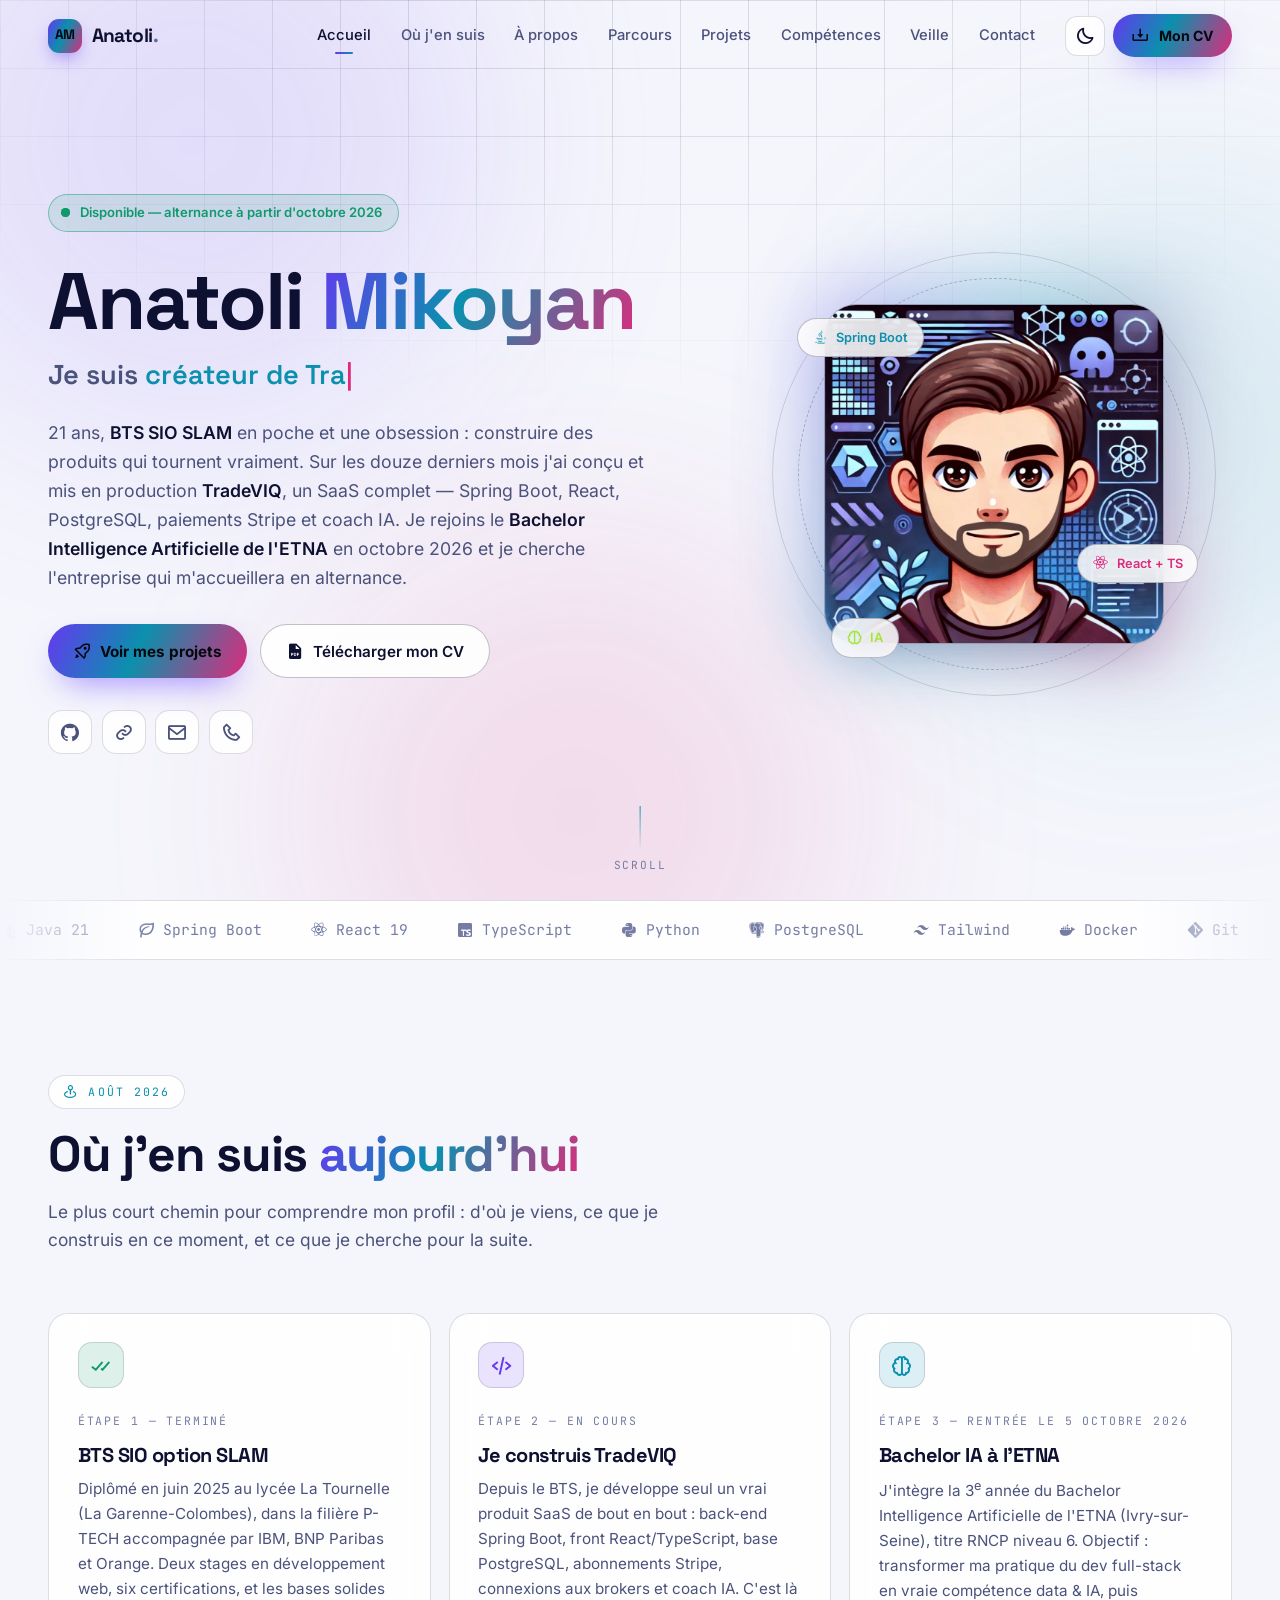
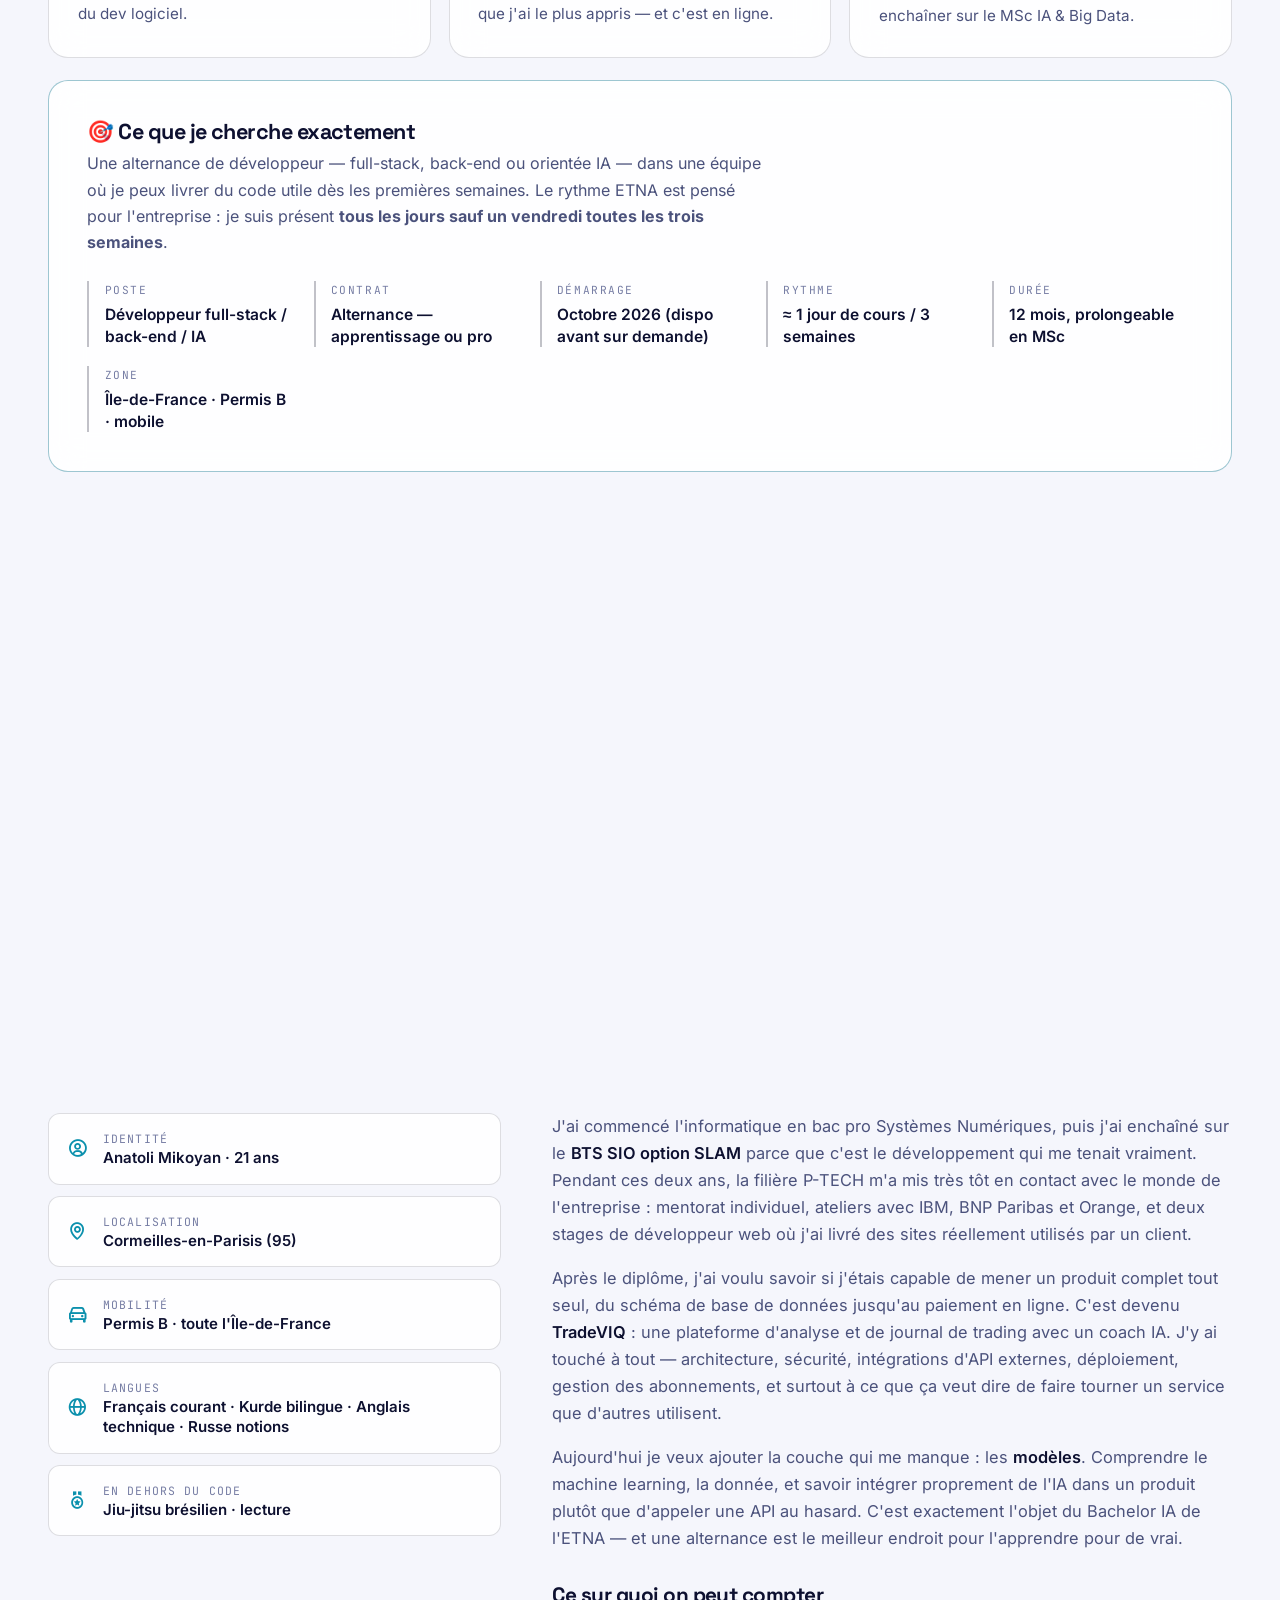
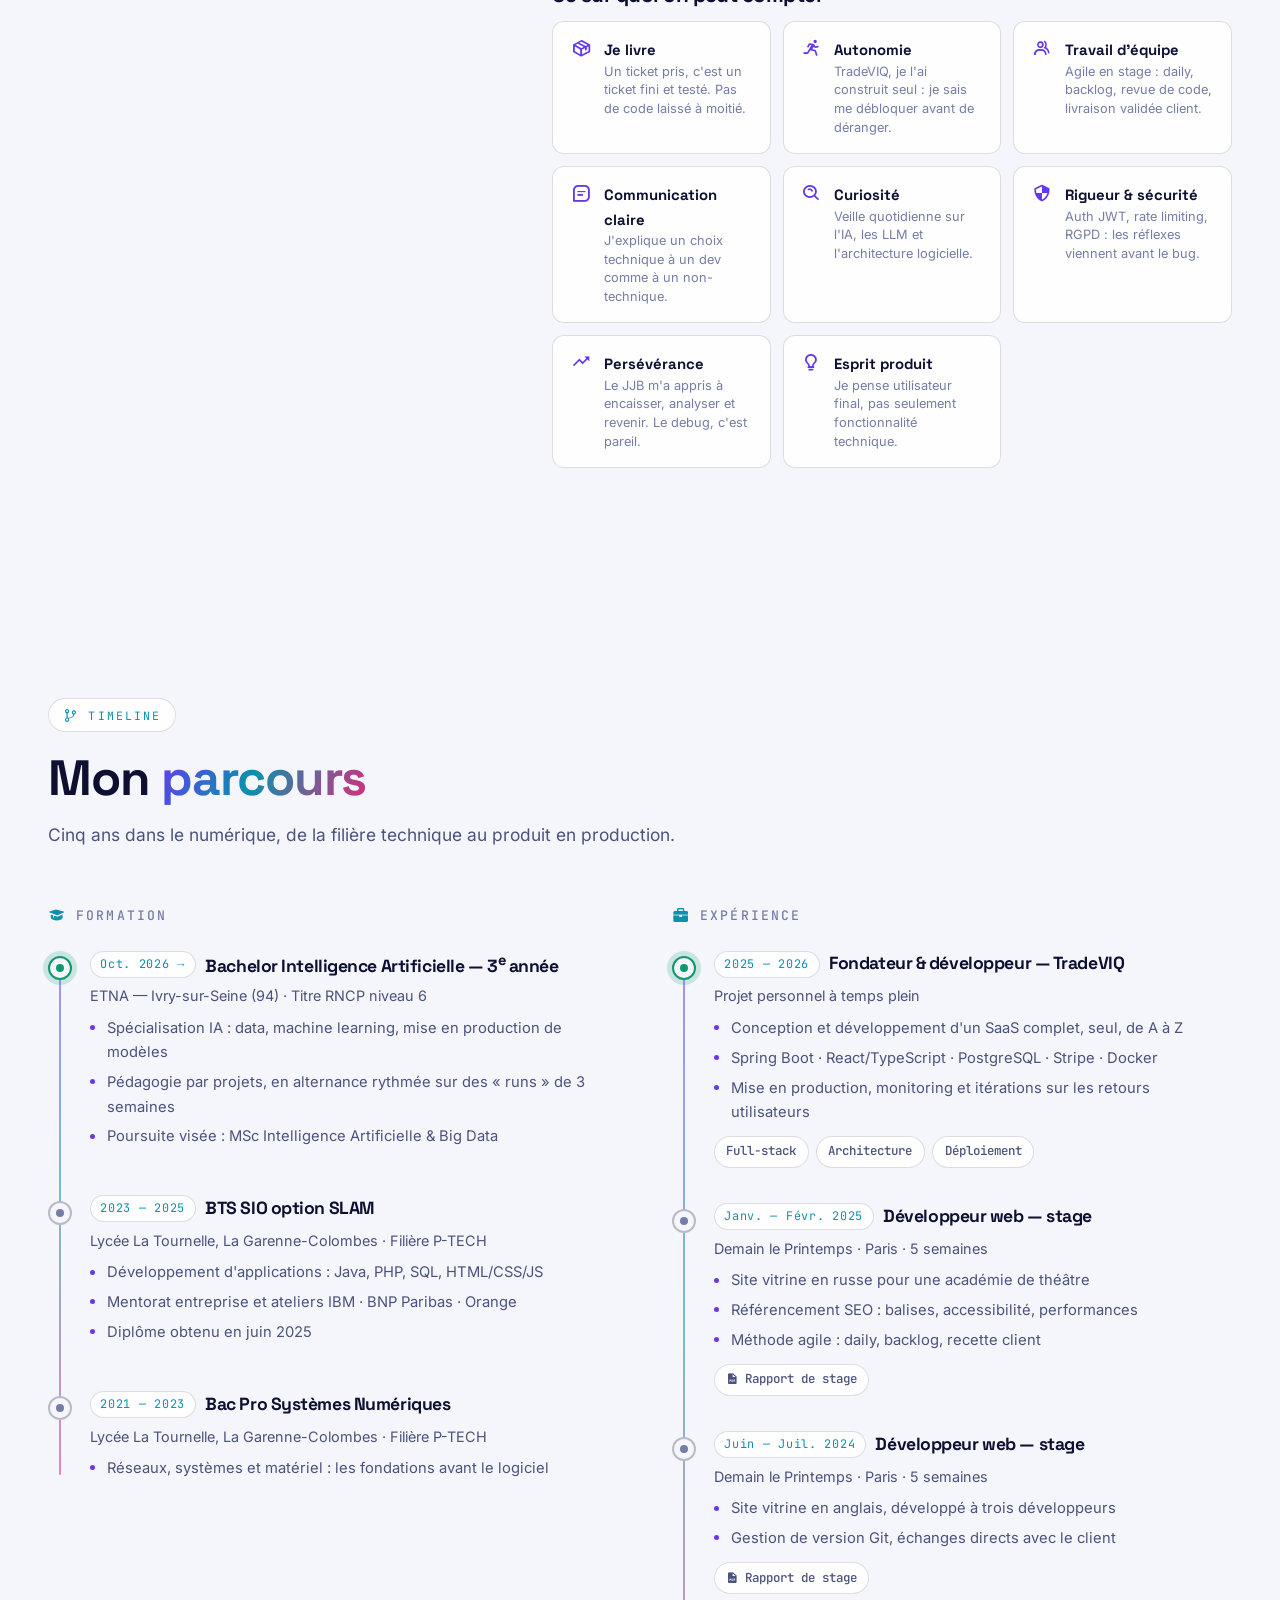
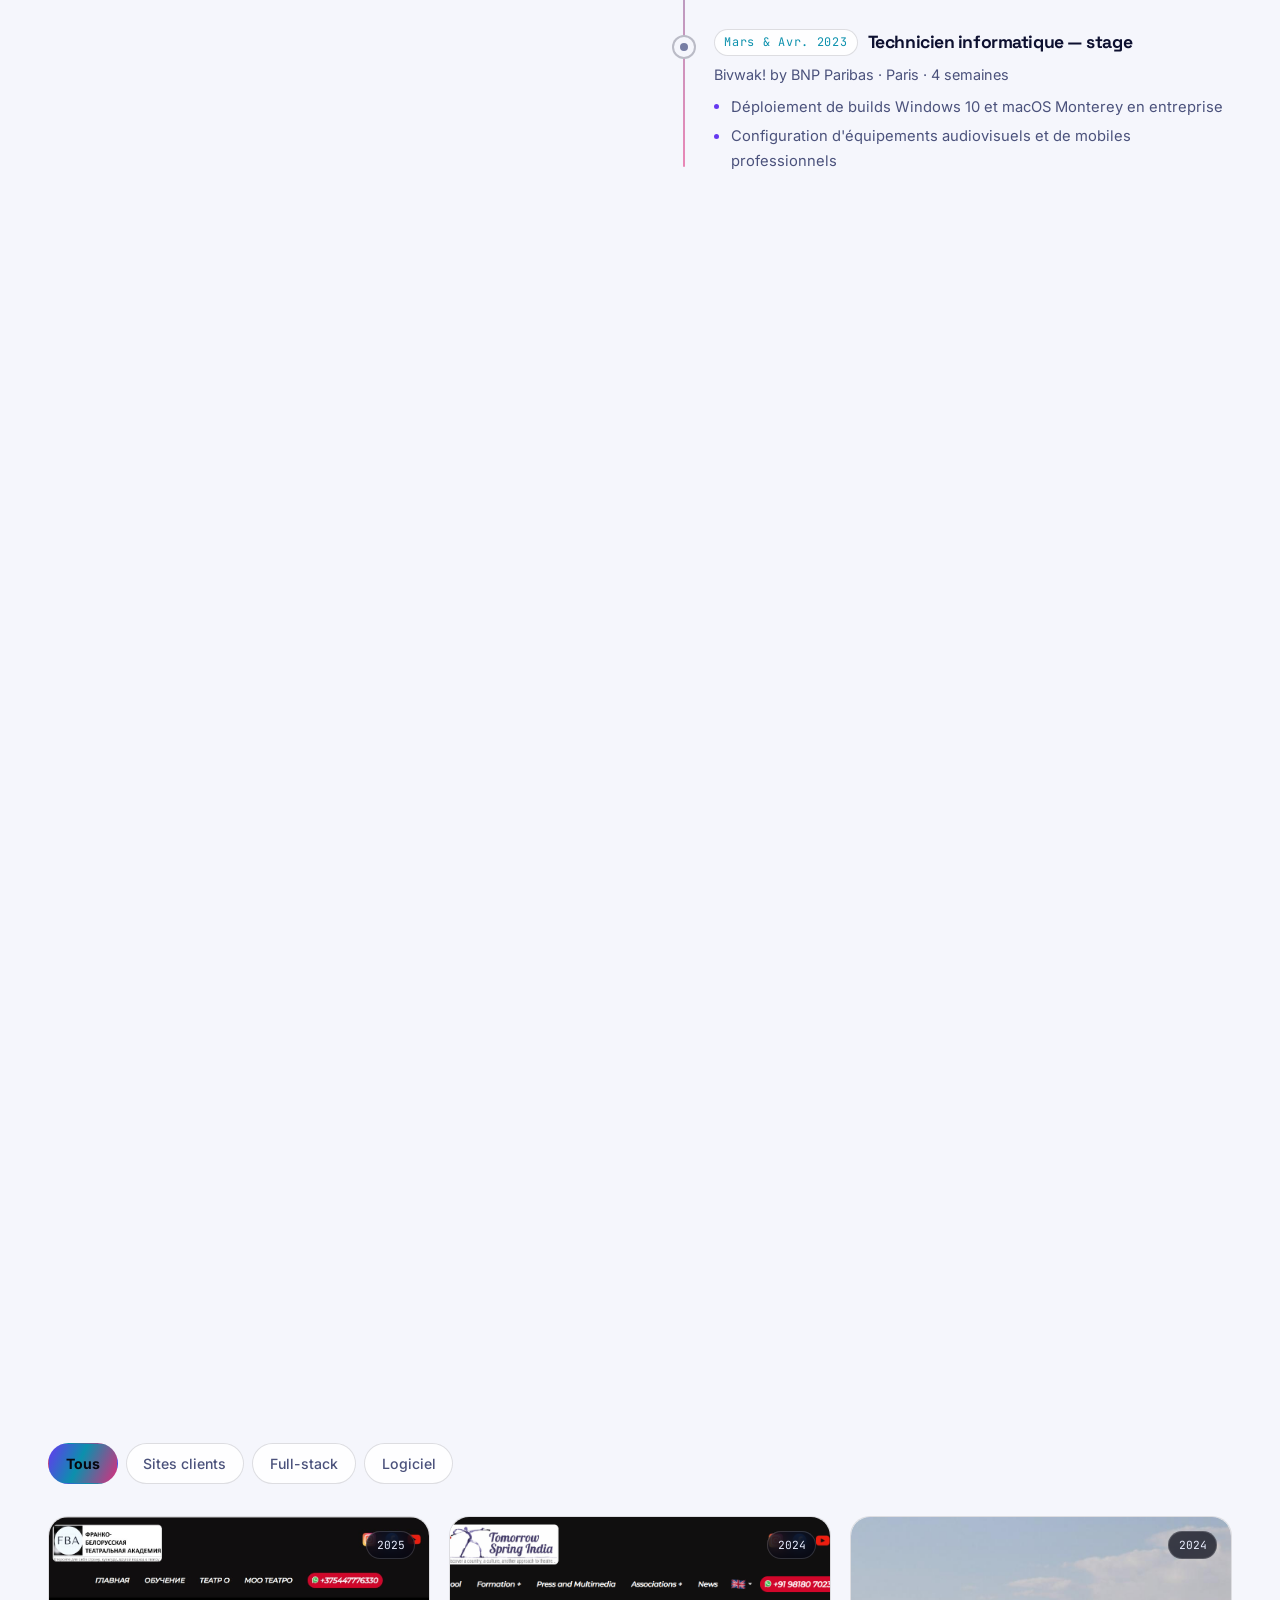
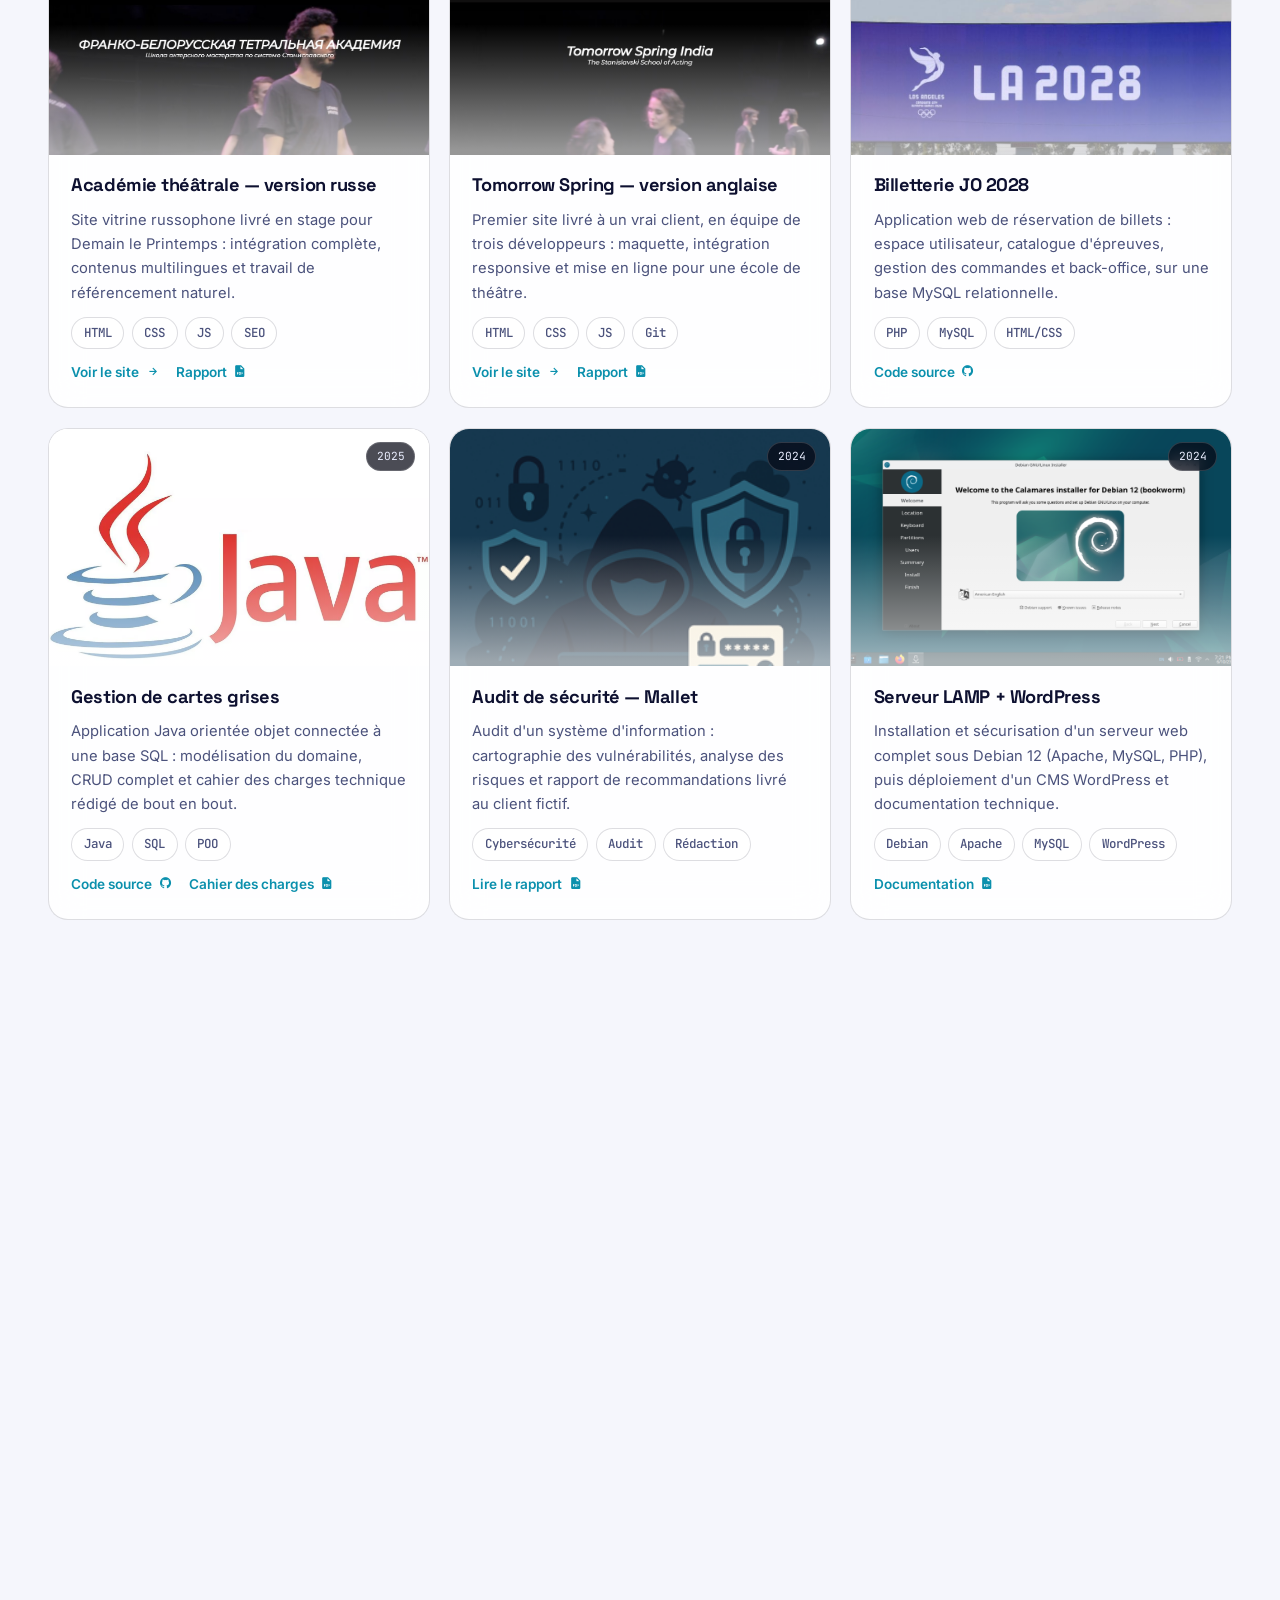
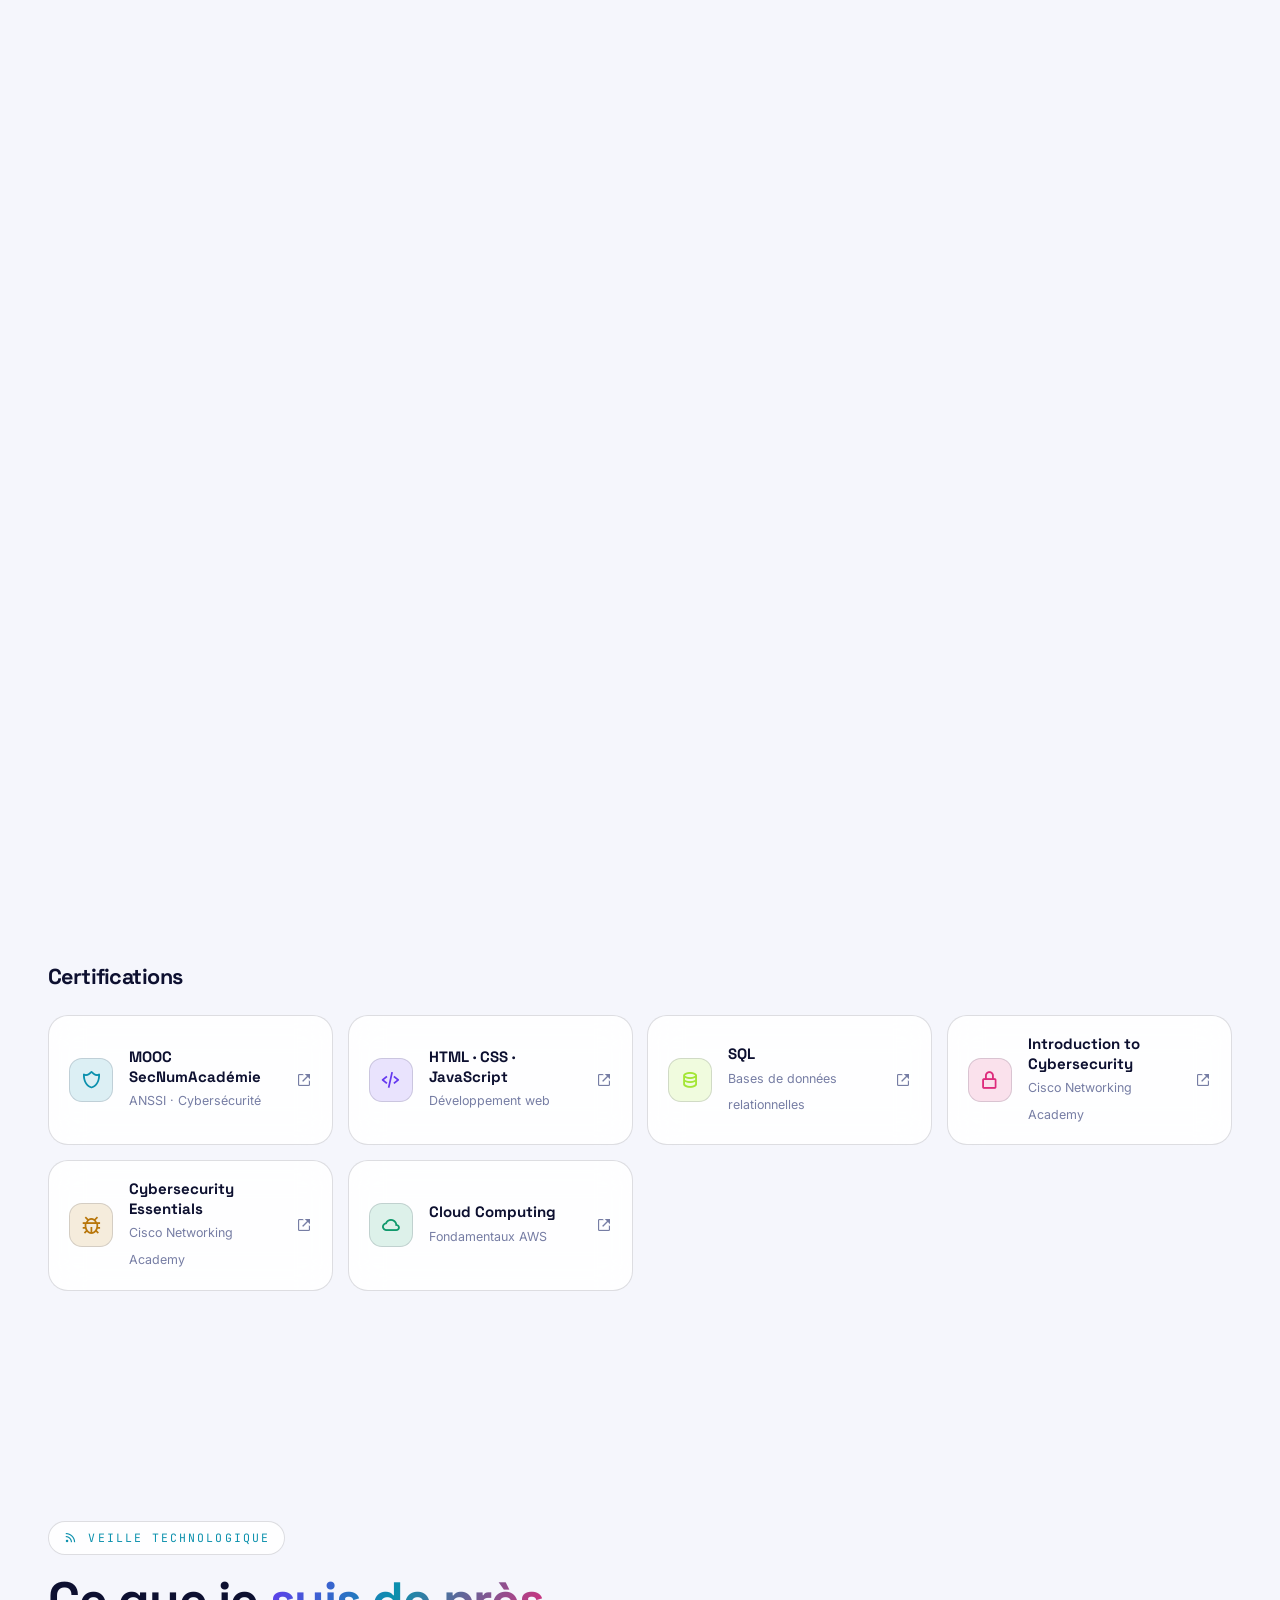
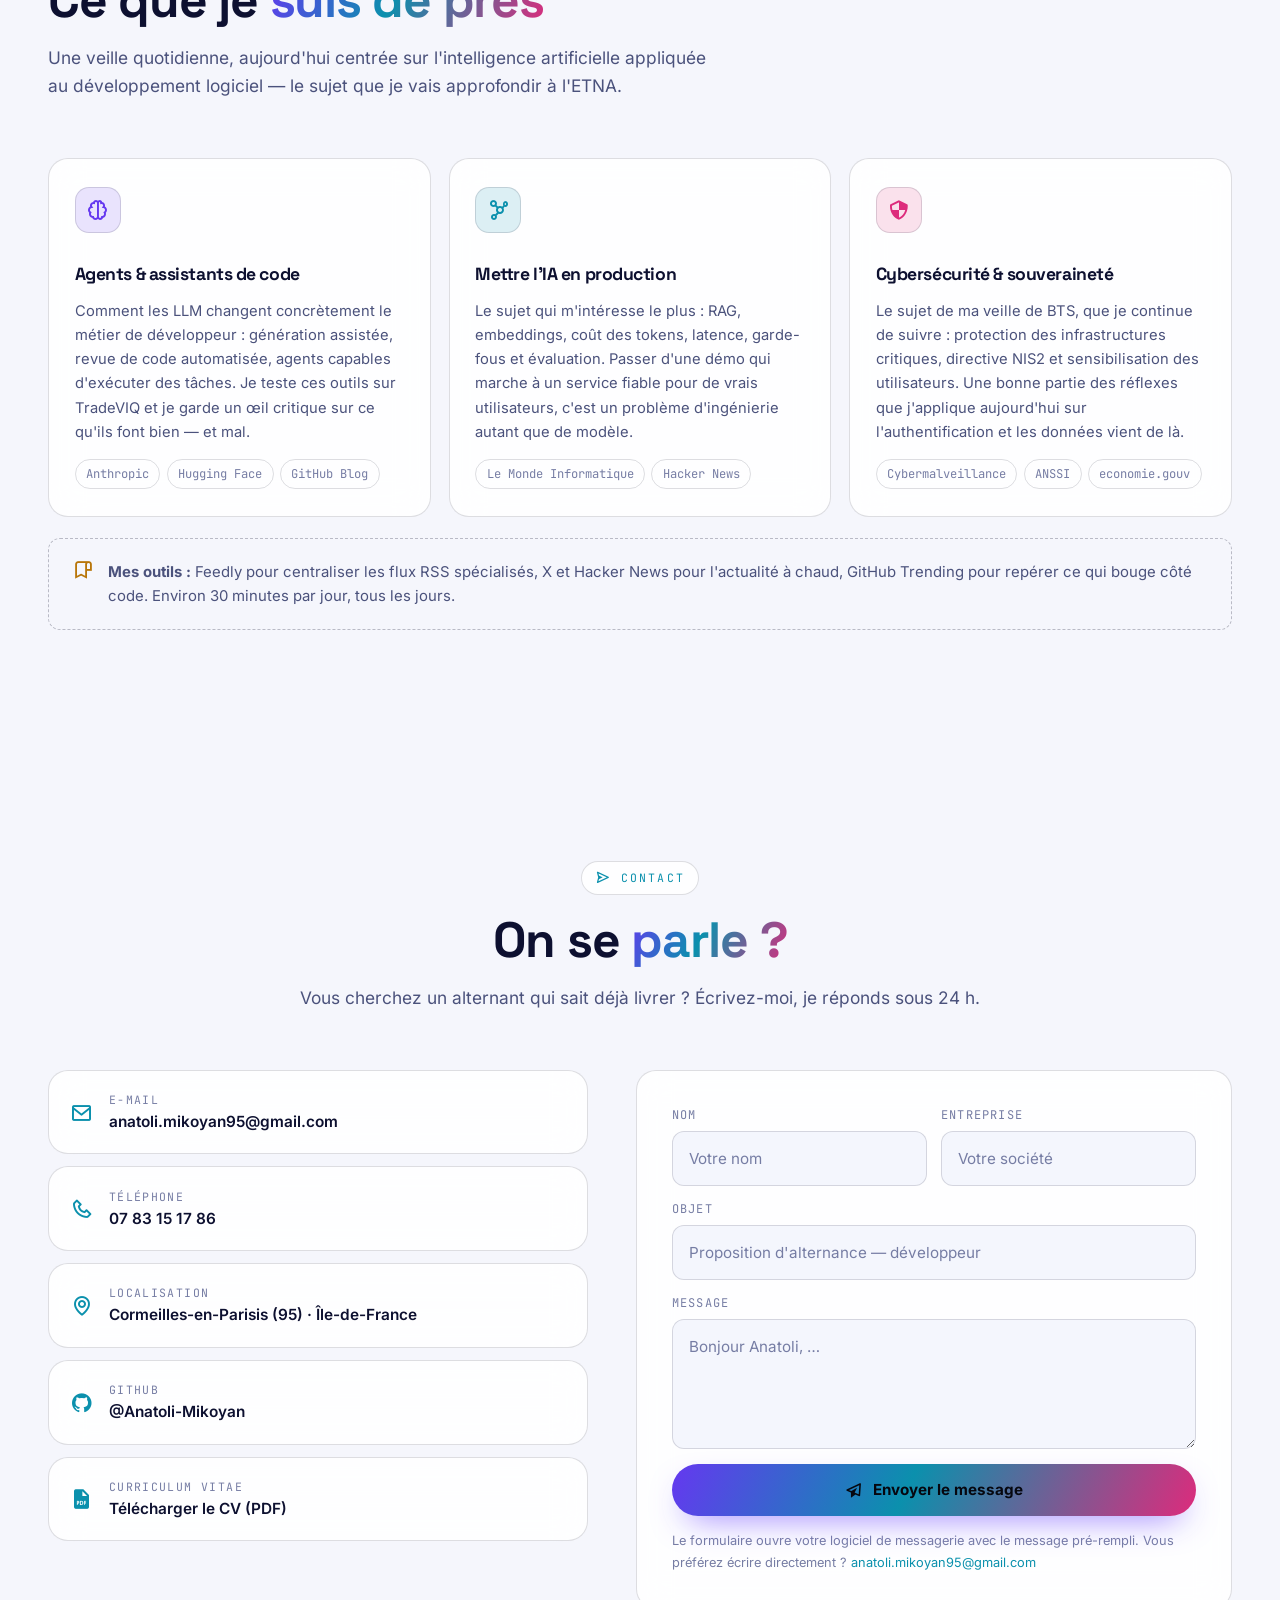
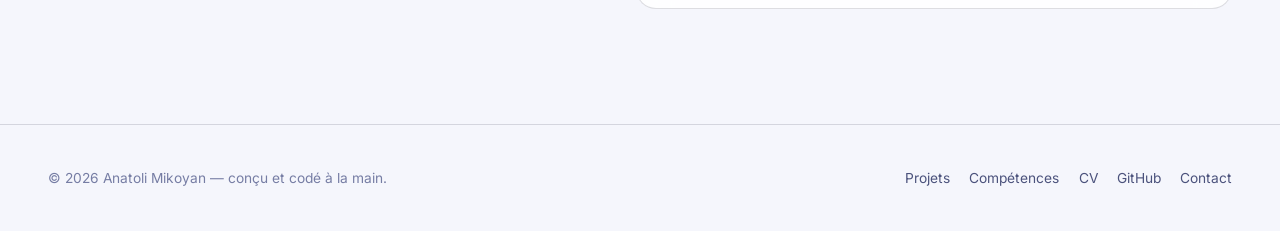
==== commit 4622a8c5: "Refonte complète du portfolio : positionnement alternance IA 2026 Nouvelle identité visuelle et rééc" ====
--- a/index.html
+++ b/index.html
@@ -1,687 +1,1173 @@
-
-    <!DOCTYPE html>
-<html lang="en">
-  <head>
-    <meta charset="UTF-8" />
-    <meta http-equiv="X-UA-Compatible" content="IE=edge" />
-    <meta name="viewport" content="width=device-width, initial-scale=1.0" />
-    <title>Anatoli Mikoyan - Développeur Web</title>
-
-    <!-- box icons -->
-    <link href="https://unpkg.com/boxicons@2.1.4/css/boxicons.min.css" rel="stylesheet" />
-
-    <!-- custom css -->
-    <link rel="stylesheet" href="style.css" />
-  </head>
-
-  <body>
-    <!-- header design -->
-     <header class="header">
-       <a href="#" class="logo">Mon Portfolio</a>
-
-       <i class='bx bx-menu' id="menu-icon"></i>
-
-       <nav class="navbar">
-        <a href="#home" class="active">Menu</a>
-        <a href="#about">A propos</a>
-        <a href="#education">Éducation</a>
-        <a href="#portfolio">Projets</a>
-        <a href="#veille">Veille technologique</a>
-        <div class="dropdown">
-          <a href="#bts" class="dropdown-toggle">BTS SIO</a>
-          <ul class="submenu">
-            <li><a href="#certifications">Certifications</a></li> 
-            <li><a href="#competences">Compétences acquises</a></li>
-            <li><a href="#stages">Mes stages</a></li>
-            <li><a href="#E4ETE5"> Les épreuves E5 & E6</a></li>
-           
-          </ul>
-        </div>
-        
-        <a href="#contact">Contact</a>
-       </nav>
-     </header>
-
-    <!-- home section design -->
-  <section class="home" id="home">
-    <div class="home-content">
-      <h3>Salut, Je m'appelle</h3>
-      <h1>Anatoli Mikoyan</h1>
-      <h3>Et je suis <span>Développeur Web</span></h3>
-      <p>Je te souhaite la bienvenue sur mon Portfolio et n'hésite pas à explorer mon travail et en apprendre plus  sur mon parcours !</p>
-      <div class="social-media">
-        <a href="https://github.com/Anatoli-Mikoyan" target="_blank"><i class='bx bxl-github'></i></a>
-        <a href="https://linktr.ee/anatolimikoyan?utm_source=linktree_profile_share&ltsid=c4a1150a-0bee-477b-9390-408067ce07e7" target="_blank"><i class='bx bxl-linkedin-square'></i></a>
-        <a href="https://www.instagram.com/anmk_952/?igsh=NTM0bHpqejV2ZDBl&utm_source=qr" target="_blank"><i class='bx bxl-instagram-alt'></i></a>
-        <a href="mailto:anatoli.mikoyan95@gmail.com?subject=Demande d'information&body=Bonjour,%20je%20souhaite%20obtenir%20plus%20d'informations." target="_blank"><i class='bx bxl-gmail' ></i></a>
-      </div>
-      <a href="Cv.pdf" target=_blank class="btn">Télécharger mon CV</a>
-    </div>
-<div class="home-img">
-  <img src="images/moi.jpeg" alt="">
-</div>
-    </section>
-    <!-- about section design -->
-<section class="about" id="about">
-  <div class="about-img">
-    <img src="images/moi.jpeg" alt="">
-  </div>
-
-  <div class="about-content">
-    <h2 class="heading">A propos de <span>Moi</span></h2>
-    <h3>Développeur web</h3>
-    <p>Je m'appelle Anatoli Mikoyan et j'ai 20 ans. Actuellement, je suis en deuxième année de BTS Services Informatiques aux Organisations (SIO), option Solutions Logicielles et Applications Métiers (SLAM) au Lycée La Tournelle à La Garenne-Colombes. Durant ma formation, j'ai eu l'occasion de travailler sur plusieurs projets qui m'ont permis de mettre en pratique les compétences acquises. Ces projets, que vous pouvez découvrir dans mon portfolio illustrent mon évolution et ma capacité à relever des défis techniques variés.</p>
-  <a href="#bts" class="btn">En savoir plus sur le BTS Sio Slam</a>
-      </div>
-</section>
-
-
-
-    <!-- education section design -->
-   <section class="education" id="education">
-    <h2 class="heading">Mon <span>parcours</span> </h2>
-   <div class="education-row">
-    <div class="education-column">
-      <h3 class="title">Historique Scolaire</h3>
-      <div class="education-box">
-        
-        <div class="education-content">
-          <div class="content">
-            <div class="years"><i class='bx bxs-calendar'></i> 2021-2022 </div>
-            <h3>Bac-Pro SN</h3>
-            <p>Première en bac pro systèmes numériques
-              (Filière P-Tech), lycée La Tournelle de La
-              Garenne-Colombes</p>
-          </div>
-        </div>
-
-        <div class="education-content">
-          <div class="content">
-            <div class="years"><i class='bx bxs-calendar'></i> 2022-2023 </div>
-            <h3>Bac-Pro SN </h3>
-            <p>Terminale en bac pro systèmes numériques
-              (Filière P-Tech), lycée La Tournelle de La
-              Garenne-Colombes</p>
-          </div>
-        </div>
-
-        <div class="education-content">
-          <div class="content">
-            <div class="years"><i class='bx bxs-calendar'></i> 2023-2024 </div>
-            <h3>Bts Sio Slam</h3>
-            <p>BTS SIO SLAM (Filière P-Tech) première année, lycée La
-              Tournelle de La Garenne-Colombes</p>
-          </div>
-        </div>
-
-
-        <div class="education-content">
-          <div class="content">
-            <div class="years"><i class='bx bxs-calendar'></i> 2024-2025 </div>
-            <h3>Bts Sio Slam</h3>
-            <p>BTS SIO SLAM (Filière P-Tech) deuxième année, lycée La
-              Tournelle de La Garenne-Colombes</p>
-          </div>
-        </div>
-      </div>
-    </div>
-
-    <div class="education-column">
-      <h3 class="title">Expérience Professionnelle</h3>
-      <div class="education-box">
-       
-
-        <div class="education-content">
-          <div class="content">
-            <div class="years"><i class='bx bxs-calendar'></i> 2021-2022</div>
-            <h3>Dibotec</h3>
-            <p> -Installation de matériel de vidéosurveillance <br>
-                -Intervention que incidence <br> </p>
-          </div>
-        </div>
-
-        <div class="education-content">
-          <div class="content">
-            <div class="years"><i class='bx bxs-calendar'></i> 2023-2024 </div>
-            <h3>Bivwak by BNP</h3>
-            <p>-Préparation et lancement d’un build Windows 10.<br>
-               -Préparation et vérification d’équipement audiovisuel.</p>
-          </div>
-        </div>
-
-
-        <div class="education-content">
-          <div class="content">
-            <div class="years"><i class='bx bxs-calendar'></i> 2024-2025 </div>
-            <h3>Développeur chez Demain-le-Printemps</h3>
-            <p>-Création d’un site web au sein d’une équipe <br>
-               -Gestion de projet en agile
-            </p>
-          </div>
-        </div>
-
-        <div class="education-content">
-          <div class="content">
-            <div class="years"><i class='bx bxs-calendar'></i> 2025-2026 </div>
-            <h3>Développeur chez Demain-le-Printemps</h3>
-            <p>-Création d’un site web <br>
-              -Référencement 
-            </p>
-          </div>
-        </div>
-
-
-
-      </div>
-    </div>
-
-   </div>
-  </section>
-    <!-- portfolio section design -->
-<section class="portfolio" id="portfolio">
-  <h2 class="heading">Mes <span>Projets</span></h2>
-
-  <h3>En Développement Web</h3>
-
-  <div class="portfolio-container">
-    <div class="portfolio-box">
-      <img src="images/disney.png" width="200px" height="350px" alt="">
-      <div class="portfolio-layer">
-        <h4>Projet Disney-Plus</h4>
-        <a href="https://anatoli-mikoyan.github.io/MIKOYAN-ANATOLI-projet-Disney-plusFR.github.io/" target="_blank"><i class="bx bx-link-external"></i></a>
-      </div>
-    </div>
-   
-    <div class="portfolio-box">
-      <img src="images/DLP.png" height="350px" width="250px" alt="">
-      <div class="portfolio-layer">
-        <h4>Création d'un site vitrine pour une école de théatre en anglais lors d'un stage</h4>
-        <a href="https://www.tomorrow-spring.org/" target="_blank"><i class="bx bx-link-external"></i></a>
-      </div>
-    </div>
-
-    
-
-    <div class="portfolio-box">
-      <img src="images/JO2028.png" height="360px" alt="">
-      <div class="portfolio-layer">
-        <h4>Projet JO-2028 en HTML/CSS/PHP/SQL</h4>
-        <a href="http://anatoli.infinityfreeapp.com" target="_blank"><i class="bx bx-link-external"></i></a>
-      </div>
-    </div>
-
-    <div class="portfolio-box">
-      <img src="images/JAVA.webp" height="360px" alt="">
-      <div class="portfolio-layer">
-        <h4>Projet gestion carte grise en JAVA/SQL</h4>
-        <a href="cdc-technique-Anatoli-mikoyan (1).pdf" target="_blank"><i class="bx bx-link-external"></i></a>
-      </div>
-    </div>
-
-    <div class="portfolio-box">
-      <img src="images/fba.jpg" height="350px" width="250px" alt="">
-      <div class="portfolio-layer">
-        <h4>Création d'un site vitrine pour une école de théatre en russe lors d'un stage</h4>
-        <a href="https://fba.tomorrow-spring.org/index.html" target="_blank"><i class="bx bx-link-external"></i></a>
-      </div>
-    </div>
-
-  </div>
-
-
- <h3>En Réseau/Cybersécurité</h3>
-  <div class="portfolio-container">
-    
-
-    <div class="portfolio-box">
-      <img src="images/debian-12-rc.jpg" width="" height="360px" alt="">
-      <div class="portfolio-layer">
-        <h4> INSTALLATION DEBIAN 12 SUR VMWARE WORKSTATION PRO17</h4>
-        <a href="tuto-reseaux/Installation de Debian 12 sur VMware.pdf" target="_blank"><i class="bx bx-link-external"></i></a>
-      </div>
-    </div>
-    <div class="portfolio-box">
-      <img src="images/debian.png" width="" height="360px" alt="">
-      <div class="portfolio-layer">
-        <h4> Installation d’un Serveur Web Lamp sous Debian</h4>
-        <a href="tuto-reseaux/Compte rendu DebianMDF.pdf" target="_blank"><i class="bx bx-link-external"></i></a>
-      </div>
-    </div>
-      <div class="portfolio-box">
-      <img src="images/wordpress.png" width="" height="360px" alt="">
-      <div class="portfolio-layer">
-        <h4> Installation d'un CMS WordPress sur le serveur LAMP</h4>
-        <a href="tuto-reseaux/Compte_rendu_Wordpress.pdf" target="_blank"><i class="bx bx-link-external"></i></a>
-      </div>
-    </div>
-
-    <div class="portfolio-box">
-      <img src="images/centreon.jpg" width="" height="360px" alt="">
-      <div class="portfolio-layer">
-        <h4>Documentation Technique Centreon</h4>
-        <a href="tuto-reseaux/Document technique centreon.pdf" target="_blank"><i class="bx bx-link-external"></i></a>
-      </div>
-    </div>
-
-    <div class="portfolio-box">
-      <img src="images/proxmox.webp" width="" height="360px" alt="">
-      <div class="portfolio-layer">
-        <h4>Présentation de Proxmox</h4>
-        <a href="tuto-reseaux/Ossant_Mikoyan_proxmox copie.pdf" target="_blank"><i class="bx bx-link-external"></i></a>
-      </div>
-    </div>
-
-    <div class="portfolio-box">
-      <img src="images/MALLETT.png" width="" height="360px" alt="">
-      <div class="portfolio-layer">
-        <h4>PROJET: MALLET AUDIT</h4>
-        <a href="tuto-reseaux/mallet.pdf" target="_blank"><i class="bx bx-link-external"></i></a>
-      </div>
-    </div>
-
-  </div>
-
-</section>
-
- <!-- Veille-Technologique -->
-  <section class="veille" id="veille">
-    <h2 class="heading">Ma Veille <span>Technologique</span></h2>
-    <br>
-    <h4>Qu'est-ce que la Veille Technologique ?</h4>
-    <p>La veille technologique est un processus d'observation et d'analyse des évolutions et des tendances dans le domaine des technologies de l'information et de la communication. Dans le cadre d'un BTS SIO (Services Informatiques aux Organisations), la veille technologique permet aux étudiants et professionnels de rester informés des nouvelles technologies, des innovations, des produits émergents, ainsi que des évolutions réglementaires et des meilleures pratiques.</p>
-     <br> <br>
-    <h4>Les principaux outils de ma veille</h4>
-    <p>Dans le cadre de ma veille technologique, j'utilise principalement deux outils : Feedly et X (anciennement Twitter).
-      <br> <br>
-      Feedly est un agrégateur de flux RSS qui me permet de centraliser les articles et les actualités provenant de différentes sources spécialisées. En personnalisant mes catégories, je peux suivre des blogs, des sites d'actualité technologique et des publications professionnelles en un seul endroit. Cela m'aide à rester informé des dernières tendances et innovations dans le domaine des technologies de l'information. L'interface conviviale de Feedly facilite également la lecture et l'organisation des informations, ce qui rend ma veille plus efficace.
-      <br> <br>
-      D'autre part, X me permet de suivre des experts, des entreprises et des hashtags pertinents dans le secteur de la tech. Cet outil est idéal pour obtenir des mises à jour en temps réel et pour participer à des discussions autour des nouvelles technologies. Grâce aux fils de conversation et aux partages d'articles, je peux accéder à une grande variété de points de vue et de ressources, ce qui enrichit ma compréhension des sujets d'actualité.
-      <br> <br>
-      En utilisant ces deux outils, je suis en mesure de mener une veille technologique complète et dynamique, alliant contenu structuré et échanges interactifs. Cette approche me permet de rester à jour et de mieux anticiper les évolutions du secteur.</p>
-   <br> <br>
-
-   <div class="images">
-    <img src="images/feedly-rss.jpg" width="30%" alt="">
-    <img src="images/twitter.png" width="30%" alt="">
-  </div>
-   <h4>Le sujet de ma veille Technologique</h4>
-   <p>Pour ma veille technologique, j'ai choisi d'aborder le sujet de la cybersécurité, en me concentrant sur la thématique suivante : <span> <strong>Quels sont les enjeux de la cybersécurité pour la souveraineté territoriale ?</strong></span> Ce choix s'explique par l'importance croissante des menaces numériques et la nécessité d'adapter nos stratégies de protection pour garantir la sécurité des données et des infrastructures dans un monde de plus en plus connecté.</p>
-   <p>Afin de répondre a cet thématique ma veille s'est reposé sur les 2 thèmes suivant:</p>
-    <br>
-   <div class="conteneur">
-    <h4>Thème 1: La cybersécurité des infrastructures critiques</h4>
-     <div class="sous-conteneur">
-        <div class="articles">
-           <h5>Cybersécurité et infrastructures critiques : défis et solutions pour le futur</h5>
-          <span> <p>Cet article explore les menaces croissantes qui pèsent sur les infrastructures critiques comme l’énergie, les transports et la santé. Il examine les initiatives européennes, telles que la directive NIS2, et les investissements français dans la modernisation des défenses cyber. Il met en lumière des solutions comme la segmentation des réseaux et les systèmes de détection avancés.</p></span>
-            <a href="https://www.lemondeinformatique.fr/actualites/lire-a-quoi-s-attendre-en-matiere-de-cybersecurite-en-2024-92244.html" class="btn" target="_blank"><p>Source: L'atelier Numérique</p></a>
-          </div>
-
-          <div class="articles">
-            <h5>La protection des infrastructures critiques en France : entre défis et innovations</h5>
-            <span><p>Il aborde les efforts de la France pour protéger ses infrastructures critiques contre les cyberattaques, en se concentrant sur les défis spécifiques auxquels le secteur énergétique est confronté. Des initiatives telles que la mise en place du Campus Cyber et les investissements de France 2030 pour encourager les startups cyber sont mis en avant.</p></span>
-             <a href="https://www.economie.gouv.fr/strategie-nationale-acceleration-cybersecurite" class="btn" target="_blank"><p>Ministère de l’Économie</p></a>
-          </div>
-
-          <div class="articles">
-            <h5>Cybersécurité des infrastructures critiques en France : état des lieux et perspectives</h5>
-            <span><p>Cet article examine les évolutions récentes de la cybersécurité dans les infrastructures critiques françaises, notamment l'accent mis sur la collaboration entre les acteurs publics et privés. Le rôle clé des technologies émergentes et des licornes cyber est également évoqué, soulignant le besoin d'une approche proactive pour anticiper les cybermenaces.</p></span>
-             <a href="https://www.entreprises.gouv.fr/fr/actualites/france-2030/france-2030-17-nouveaux-projets-selectionnes-pour-la-cybersecurite" class="btn" target="_blank"><p>Site du gouvernement FR</p></a>
-          </div>
-     </div>
-   </div>
-
-<br> <br>
-   <div class="conteneur">
-    <h4>Thème 2: Sensibilisation et formation à la cybersécurité</h4>
-     <div class="sous-conteneur">
-    <div class="articles">
-         <h5>Cybermalveillance.gouv.fr lance le programme SensCyber</h5>
-       <span> <p>Le programme SensCyber, lancé par Cybermalveillance.gouv.fr, vise à sensibiliser les agents publics aux risques numériques. Destiné aux agents des administrations publiques, il propose des modules d'e-sensibilisation pour mieux comprendre les cyberattaques et adopter de bonnes pratiques de sécurité. Il repose sur un triptyque pédagogique : comprendre, agir et transmettre les bonnes pratiques. Cette initiative s'inscrit dans une stratégies de sécurisation des administrations françaises contre la recrudescence des cyberattaques.</p></span> 
-         <a href="https://www.cybermalveillance.gouv.fr/tous-nos-contenus/actualites/senscyber-programme-esensibilisation-cybersecurite" class="btn"target="_blank"><p>Cybermalveillance.gouv.fr</p></a>
-        </div>
-
-        <div class="articles">
-          <h5>MOOC SecNumAcadémie de l'ANSSI</h5>
-        <span>  <p>L'ANSSI (Agence nationale de la sécurité des systèmes d'information) propose un cours en ligne gratuit, le MOOC SecNumAcadémie, pour sensibiliser et former les employés des petites et moyennes entreprises (PME) ainsi que le grand public. Le programme comprend quatre modules essentiels, couvrant la sécurité des systèmes d'information, les bonnes pratiques sur Internet et la sécurisation des données personnelles. Cette formation interactive vise à rendre la cybersécurité accessible à tous.</p></span>
-          <a href="https://www.francenum.gouv.fr/formations/formez-vous-sur-internet-gratuitement-la-securite-du-numerique" class="btn" target="_blank"><p>francenum.gouv</p></a>
-         </div>
-
-         <div class="articles">
-          <h5>La formation à la sensibilisation : est-ce que ça marche ?</h5>
-          <span><p>Voici un aperçu de l'intervention de Sébastien Baron, Directeur Technique de Mimecast France, lors des Assises de la Cybersécurité 2024. Il a abordé la nécessité de repenser les campagnes de sensibilisation à la cybersécurité, indiquant que les formations actuelles, bien que bien conçues, semblent peu efficaces. Une étude interne a révélé que les initiatives de sensibilisation n'ont entraîné qu'une réduction insignifiante des incidents de cybersécurité, ce qui soulève des questions sur leur impact réel.</p></span>
-          <a href="https://www.linformaticien.com/magazine/cybersecurite/62538-la-formation-a-la-sensibilisation-est-ce-que-ca-marche.html" class="btn" target="_blank"><p>Linformaticien.com</p></a>
-         </div>
-        </div>
-   </div>
-
-
-    </section>
-
-     <!-- Veille-Technologique -->
-      <section class="presentation-bts" id="bts">
-        <h2 class="heading">Présentation du <span>BTS SIO</span></h2>
-        <h3><strong>Qu'est ce que le BTS SIO ?</strong></h3>
-        <p>Le BTS SIO (Brevet de Technicien Supérieur en Services Informatiques aux Organisations) est une formation de deux ans après le bac, axée sur l’informatique et les nouvelles technologies. Il forme des techniciens capables de répondre aux besoins des entreprises en matière de systèmes informatiques et de réseaux. Ce diplôme est très demandé dans le secteur de l’informatique, qui connaît une forte croissance.</p>
-        <center><img src="images/logo-certa.png" width="50%" alt=""></center>
-       
-        <h3>Les deux spécialités du BTS SIO :</h3>
-        <h4><strong>1. Option SISR (Solutions d’Infrastructure, Systèmes et Réseaux) :</strong></h4>
-        <ul>
-          <li>Cette spécialité est centrée sur l’administration des réseaux et des systèmes.</li>
-          <li>Les étudiants apprennent à concevoir, déployer, gérer, et sécuriser des infrastructures informatiques (réseaux, serveurs, bases de données).</li>
-          <li>Cela inclut aussi des compétences en maintenance et dépannage des équipements informatiques.</li>
-        </ul>
-        <h4><strong>2. Option SLAM (Solutions Logicielles et Applications Métiers) :</strong> </h4>
-         <ul>
-        <li>Cette spécialité est orientée vers le développement de logiciels et d’applications.</li>
-         <li>Les étudiants apprennent les langages de programmation, les bases de données, et les outils pour développer des solutions logicielles adaptées aux besoins des entreprises.</li>
-         <li>On y étudie également la gestion des projets informatiques et l’intégration des applications métiers.</li>
-        </ul>
-
-        <h3>Mon choix : SLAM</h3>
-        <p>Personnellement, j’ai choisi l’option SLAM, car je suis passionné par la programmation et le développement d’applications. J’apprécie la créativité et les défis techniques que cela implique, ainsi que la satisfaction de voir un projet aboutir.</p>
-      
-
-        <h3>BTS SIO SLAM sous le Dispositif P-TECH : Un Tremplin vers le Monde Professionnel</h3>
-         <p>Intégrer le BTS SIO SLAM au Lycée La Tournelle, c’est bénéficier d’une formation enrichie par le dispositif P-TECH, un programme innovant qui fait le lien entre la scolarité et le monde professionnel. Ce dispositif repose sur un partenariat privilégié entre l’école et de grandes entreprises telles qu’IBM, BNP Paribas, et Orange.</p>
-           <h4><strong>Tout au long de la formation, ces entreprises partenaires accompagnent les étudiants à travers diverses initiatives :</strong> </h4>
-         <ul>
-         <li><strong>Mentorat individualisé :</strong> un professionnel suit votre parcours et vous aide à construire votre projet.</li>
-         <li><strong>Conférences et ateliers professionnels : </strong> des sessions pour découvrir les métiers, comprendre les besoins des entreprises et renforcer vos compétences techniques.</li>
-         <li><strong>des soft skills : </strong> des ateliers pour améliorer vos capacités relationnelles, votre communication, et votre organisation.</li>
-         <li> <strong>Stages d’immersion :</strong> en complément des 10 semaines de stage prévues, des expériences pratiques pour renforcer votre employabilité.</li>
-        </ul>
-
-        <div class="image">
-          <img src="images/ibm.png" alt="">
-          <img src="images/bnp.jpg" alt="">
-          <img src="images/orange.png" width="20%" alt="">
-        </div>
-      </section>
-
-
-
-
-
-
-   <!-- certification section design -->
-<section class="certification" id="certifications">
-  <h2 class="heading">Certifications <span>Obtenues</span></h2>
-  <br>
-  <div class="portfolio-container">
-    <div class="portfolio-box">
-      <img src="images/certif-ansii.png" width="200px" height="350px" alt="">
-      <div class="portfolio-layer">
-        <h4> <span class="excp">Certification MOOC de l'ANSSI</span</h4>
-        <a href="Certifications/Certification-mooc-anssi.pdf" target="_blank"><i class="bx bx-link-external"></i></a>
-      </div>
-    </div>
-   
-    <div class="portfolio-box">
-      <img src="Certifications/Certification-HTML-CSS-JS.jpeg" height="350px" width="250px" alt="">
-      <div class="portfolio-layer">
-        <h4><span class="excp"> Certification sur HTML/CSS/JAVASCRIPT</span></h4>
-        <a href="Certifications/Certification-HTML-CSS-JS.jpeg" target="_blank"><i class="bx bx-link-external"></i></a>
-      </div>
-    </div>
-
-    
-
-    <div class="portfolio-box">
-      <img src="images/CERTIF6SQL.png" height="360px" alt="">
-      <div class="portfolio-layer">
-        <h4> <span class="excp">Certification sur SQL</span></h4>
-        <a href="Certifications/certification sql.pdf" target="_blank"><i class="bx bx-link-external"></i></a>
-      </div>
-    </div>
-   
-    <div class="portfolio-box">
-      <img src="images/Capture d’écran 2025-01-04 195020.png" height="360px" alt="">
-      <div class="portfolio-layer">
-        <h4><span class="excp">Certification sur l'introduction à la Cybersécurité</span></h4>
-        <a href="Certifications/Introduction_to_Cybersecurity_certificate_anatoli-mikoyan95-gmail-com_0c92d718-b2ba-4a60-b871-56dfa9d7992b.pdf" target="_blank"><i class="bx bx-link-external"></i></a>
-      </div>
-    </div>
-
-    <div class="portfolio-box">
-      <img src="images/essec.png" height="360px" alt="">
-      <div class="portfolio-layer">
-        <h4> <span class="excp">Certification sur les essentiels de la Cybersécurité</span></h4>
-        <a href="Certifications/Cybersecurity_Essentials_certificate_anatoli-mikoyan95-gmail-com_3fda5f00-403a-4e32-8528-a3a97eca2914.pdf" target="_blank"><i class="bx bx-link-external"></i></a>
-      </div>
-    </div>
-
-    <div class="portfolio-box">
-      <img src="images/cloud.png" height="360px" alt="">
-      <div class="portfolio-layer">
-        <h4><span class="excp">Certification sur le Cloud</span></h4>
-        <a href="Certifications/cloud aws certif.pdf" target="_blank"><i class="bx bx-link-external"></i></a>
-      </div>
-    </div>
-  </div>
-</section>
-
-
- <!-- competences acquis section design -->
-
-
-<section class="competences" id="competences"> 
-  <h2 class="heading">Compétences <span>Acquises</span></h2>
-  
- 
-  <div class="competences-container">
-    <div class="competence-card">
-        <h3>HTML & CSS</h3>
-        <img src="images/html-csss.jpg" width="70%" alt="">
-        <p>Création et mise en forme de pages web dynamiques en utilisant HTML pour la structure et CSS pour la présentation.</p>
-    </div>
-    <div class="competence-card">
-        <h3>PHP</h3>
-        <img src="images/php_logo.png" width="80%" alt="">
-        <p>Développement de scripts backend avec PHP, gestion des bases de données et création d'applications web dynamiques.</p>
-    </div>
-    <div class="competence-card">
-        <h3>SQL</h3>
-        <img src="images/sql-database-generic.png" width="40%" alt="">
-        <p>Maîtrise des bases de données relationnelles, création et gestion de requêtes SQL pour interagir avec les données.</p>
-    </div>
-    <div class="competence-card">
-        <h3>Java</h3>
-        <img src="images/Java_Logo.svg" width="30%" alt="">
-        <p>Développement d'applications orientées objet en Java, gestion des structures de données et programmation backend.</p>
-    </div>
-    <div class="competence-card">
-        <h3>Mode Projet</h3>
-        <img src="images/methodeprj.jpg" width="75%" alt="">
-        <p>Gestion de projet en équipe avec méthodologie agile, travail en mode collaboratif pour développer des solutions logicielles.</p>
-    </div>
-    <div class="competence-card">
-        <h3>RGPD</h3>
-        <img src="images/rgpd.png" width="80%"" alt="">
-        
-        <p>Compréhension et application du Règlement Général sur la Protection des Données (RGPD) dans le développement d'applications et la gestion des données personnelles.</p>
-    </div>
-    <div class="competence-card">
-        <h3>Utilisation de Debian 12</h3>
-        <img src="images/debian-12-rc.jpg" width="70%" alt="">
-        <p>Administration d'un serveur sous Debian 12, gestion des utilisateurs et des services, sécurisation du serveur.</p>
-    </div>
-
-    <div class="competence-card">
-      <h3>Utilisation de GLPI</h3>
-      <img src="images/GLPI_Logo-color.png" width="90%" alt="">
-      <p>Utilisation de GLPI pour la gestion du parc informatique, le suivi des incidents, des demandes, et l'administration des ressources informatiques et des utilisateurs.</p>
-  </div>
-
-  <div class="competence-card">
-    <h3>Word</h3>
-    <img src="images/Microsoft_Office_Word_(2019–present).svg.png" width="55%" alt="">
-    <p>Utilisation de Microsoft Word pour la rédaction de rapports, devoirs et documents professionnels. Maîtrise des outils de mise en page et de présentation pour une présentation claire et structurée.</p>
-</div>
-</div>
-<style>
-  .custom-button {
-    display: inline-block;
-    padding: 16px 32px;
-    background: linear-gradient(135deg, #2C3E50, #4A69BD);
-    color: white;
-    text-decoration: none;
-    font-weight: bold;
-    font-size: 20px;
-    border-radius: 12px;
-    box-shadow: 0 6px 12px rgba(0, 0, 0, 0.4);
-    transition: transform 0.2s, box-shadow 0.2s;
-  }
-
-  .custom-button:hover {
-    transform: translateY(-5px);
-    box-shadow: 0 8px 16px rgba(0, 0, 0, 0.45);
-  }
-
-  .button-container {
-    text-align: center;
-    margin-top: 50px; /* Ajuste l'espacement avec la section précédente */
-    margin-bottom: 50px;
-  }
-</style>
-
-<div class="button-container">
- <center><a href="BTS SIO- Tableau de synthese - Epreuve E4 -1-ANATOLI (1).pdf" class="custom-button">Voir le tableau de synthèses</a></center> 
-</div>
-
-</section>
-
-<section class="stages" id="stages">
-  <h2 class="heading">Mes <span>stages</span></h2>
-  
-  <div class="conteneur">
-
-  <div class="stage-card">
-    <h3>Stage en tant que Développeur Web chez Demain le printemps: Juin-Juillet 2024 </h3>
-    <img src="images/Logo-Orange.png" width="55%" alt="">
-    <p>Stage de première année en tant que développeur web chez Demain le printemps, une association d'ecole de theatre Russe . J'ai travaillé sur la creation d'un site web vitrine en anglais, en utilisant des technologies telles que HTML, CSS, JavaScript. J'ai également participé à la mise en place d'outils de collaboration et à la gestion de projets.</p>
-     <a href="RAPPORT DE STAGE 1ER ANNE.pdf" target="_blank">Rapport de stage</a>
-  </div>
-  <div class="stage-card">
-    <h3>Stage de tant que Développeur Web chez Demain le printemps: Janvier-Février 2025 </h3>
-    <img src="images/Logo-Orange.png" width="55%" alt="">
-    <p>Stage en seconde année en tant que développeur web chez Demain le printemps, une association d'ecole de theatre Russe . J'ai travaillé sur la creation d'un site web vitrine en russe, en utilisant des technologies telles que HTML, CSS, JavaScript. J'ai également participé à la mise en place d'outils de collaboration, à la gestion de projets et au referencement SEO.</p>
-     <a href="RAPPORT DE STAGE 2Eme ANNE.pdf" target="_blank">Rapport de stage</a>
-   </div>
-
-  </div>
-</section>
-
-
-<section class="E4ETE5" id="E4ETE5">
-  <h1 class="heading">Les épreuves <span>E5 et E6</span></h1>
-  <br>
-  <h2>Épreuve E5 - Support et mise à disposition de services informatiques</h2>
-  <p>Cette épreuve évalue les compétences acquises dans le domaine de la conception et de la maintenance de solutions informatiques.</p>
-<br>
-  <h3>Format de l'épreuve</h3>
-  <ul>
-      <li><strong>Présentation orale</strong> : 40 minutes, dont 10 minutes pour la présentation personnelle et 30 minutes pour l'échange avec le jury.</li>
-      <li><strong>Dossier numérique</strong> : Il comprend un portfolio retraçant le parcours professionnel, les missions réalisées, et les compétences développées.</li>
-  </ul>
-<br>
-  <h3>Contenu de l'épreuve</h3>
-  <ul>
-      <li><strong>Situations professionnelles</strong> : Présentation de deux situations vécues, montrant l'analyse des besoins et les solutions proposées.</li>
-      <li><strong>Justification des choix</strong> : Explication des décisions prises lors des missions effectuées.</li>
-  </ul>
-<br>
-  <h3>Évaluation</h3>
-  <ul>
-      <li>Analyse et interprétation des besoins</li>
-      <li>Proposition de solutions techniques adaptées</li>
-      <li>Justification des choix techniques</li>
-      <li>Adaptabilité lors de l'échange avec le jury</li>
-  </ul>
-<br>
-  <h3>Conseils pour la préparation</h3>
-  <ul>
-      <li>Documenter les missions effectuées dans un journal de bord.</li>
-      <li>Préparer des supports visuels pour illustrer les propos.</li>
-      <li>Anticiper les questions du jury.</li>
-      <li>Répéter la présentation à l'oral pour être à l'aise.</li>
-  </ul>
-<br><br>
-  <h2>Épreuve E6 - Conception et développement d'applications</h2>
-  <p>L'épreuve E6 évalue les compétences en conception, développement et maintenance d'applications informatiques, en lien avec les besoins métiers.</p>
-<br>
-  <h3>Format de l'épreuve</h3>
-  <ul>
-      <li><strong>Oral de 40 minutes</strong>, dont 20 minutes pour la présentation du projet et 20 minutes pour les questions du jury.</li>
-      <li><strong>Préparation d'1h30</strong> : Analyse d'un sujet donné et proposition d'une solution.</li>
-  </ul>
-<br>
-  <h3>Contenu de l'épreuve</h3>
-  <ul>
-      <li><strong>Présentation du projet</strong> : Présentation de la solution technique, des choix effectués et de la méthodologie utilisée.</li>
-      <li><strong>Démonstration technique</strong> : Mise en valeur du projet à travers une présentation ou une démonstration pratique.</li>
-  </ul>
-<br>
-  <h3>Évaluation</h3>
-  <ul>
-      <li>Capacité à proposer une solution adaptée aux besoins exprimés.</li>
-      <li>Compétences techniques en développement et conception.</li>
-      <li>Clarté et pertinence de l'argumentation lors de l'échange avec le jury.</li>
-  </ul>
-<br>
-  <h3>Conseils pour la préparation</h3>
-  <ul>
-      <li>Préparer une présentation claire et structurée du projet.</li>
-      <li>Pratiquer une démonstration technique fluide et précise.</li>
-      <li>Réviser les notions techniques et les choix réalisés pendant le projet.</li>
-  </ul>
-</section><br>
-
-
-
-
-
-
-    <!-- contact section design -->
-  <section class="contact" id="contact">
-    <h2 class="heading">Contacte <span>Moi!</span></h2>
-
-    <form action="#">
-      <div class="input-box">
-        <input type="text" placeholder="Votre nom complet ">
-        <input type="email" placeholder="Adresse mail">
-      </div>
-    
-      <div class="input-box">
-        <input type="number" placeholder="Numéro">
-        <input type="text" placeholder="objet">
-      </div>
-      <textarea name="" id="" cols="30" rows="10" placeholder="Votre Message"></textarea>
-     <input type="submit" value="Envoyé" class="btn">
-    </form>
-  </section>
-    <!-- footer design -->
- <footer class="footer">
-  <div class="footer-text">
-    <p>Copyright &copy; 2025 by Anatoli Mikoyan | Tous Droits Réservés</p>
-  </div>
-
-  <div class="footer-iconTop">
-    <a href="#home"><i class="bx bx-up-arrow-alt"></i></a>
-  </div>
- </footer>
-
-    <!-- scroll reveal -->
-    <script src="https://unpkg.com/scrollreveal"></script>
-
-    <!-- typed js -->
-    <script src="https://cdn.jsdelivr.net/npm/typed.js@2.0.12"></script>
-
-    <!-- custom js -->
-    <script src="script.js">
-    
-
-    </script>
-  </body>
-</html>
+<!DOCTYPE html>
+<html lang="fr" data-theme="dark">
+  <head>
+    <meta charset="UTF-8" />
+    <meta name="viewport" content="width=device-width, initial-scale=1.0" />
+    <title>Anatoli Mikoyan — Développeur Full-Stack | Alternance IA 2026</title>
+
+    <meta
+      name="description"
+      content="Développeur full-stack (Java/Spring Boot, React, PostgreSQL). Créateur de TradeVIQ. Recherche une alternance à partir d'octobre 2026 pour la 3e année de Bachelor Intelligence Artificielle à l'ETNA."
+    />
+    <meta name="author" content="Anatoli Mikoyan" />
+    <meta name="theme-color" content="#05060f" />
+
+    <meta property="og:type" content="website" />
+    <meta property="og:locale" content="fr_FR" />
+    <meta property="og:title" content="Anatoli Mikoyan — Développeur Full-Stack | Alternance IA 2026" />
+    <meta
+      property="og:description"
+      content="Créateur de TradeVIQ, SaaS full-stack en production. En recherche d'alternance pour le Bachelor IA de l'ETNA — rentrée octobre 2026."
+    />
+    <!-- URL absolue : les aperçus LinkedIn / WhatsApp n'acceptent pas les chemins relatifs -->
+    <meta property="og:url" content="https://anatoli-mikoyan.github.io/Portfolio-Anatoli-Mikoyan/" />
+    <meta
+      property="og:image"
+      content="https://anatoli-mikoyan.github.io/Portfolio-Anatoli-Mikoyan/images/og-cover.png"
+    />
+    <meta property="og:image:width" content="1200" />
+    <meta property="og:image:height" content="630" />
+    <meta name="twitter:card" content="summary_large_image" />
+
+    <link rel="preload" href="assets/fonts/inter-latin-400-normal.woff2" as="font" type="font/woff2" crossorigin />
+    <link rel="preload" href="assets/fonts/space-grotesk-latin-700-normal.woff2" as="font" type="font/woff2" crossorigin />
+    <link rel="preload" href="assets/boxicons/fonts/boxicons.woff2" as="font" type="font/woff2" crossorigin />
+    <link rel="stylesheet" href="assets/boxicons/css/boxicons.min.css" />
+    <link rel="stylesheet" href="style.css" />
+  </head>
+
+  <body>
+    <div class="scroll-progress" id="progress"></div>
+
+    <!-- décor de fond -->
+    <div class="aurora" aria-hidden="true"><span></span><span></span><span></span></div>
+    <div class="grid-overlay" aria-hidden="true"></div>
+
+    <!-- ====================================================== NAVIGATION -->
+    <header class="nav" id="nav">
+      <div class="wrap">
+        <a href="#home" class="logo">
+          <span class="logo-mark">AM</span>
+          <span>Anatoli<span class="grad">.</span></span>
+        </a>
+
+        <nav class="nav-links" id="navLinks" aria-label="Navigation principale">
+          <a href="#home">Accueil</a>
+          <a href="#now">Où j'en suis</a>
+          <a href="#about">À propos</a>
+          <a href="#parcours">Parcours</a>
+          <a href="#projets">Projets</a>
+          <a href="#competences">Compétences</a>
+          <a href="#veille">Veille</a>
+          <a href="#contact">Contact</a>
+        </nav>
+
+        <div class="nav-actions">
+          <button class="icon-btn theme-toggle" id="themeToggle" aria-label="Changer de thème">
+            <i class="bx bx-sun"></i><i class="bx bx-moon"></i>
+          </button>
+          <a href="Cv.pdf" target="_blank" rel="noopener" class="btn btn-primary nav-cta">
+            <i class="bx bx-download"></i> Mon CV
+          </a>
+          <button class="icon-btn" id="burger" aria-label="Ouvrir le menu" aria-expanded="false">
+            <i class="bx bx-menu"></i>
+          </button>
+        </div>
+      </div>
+    </header>
+
+    <main>
+      <!-- ==================================================== HERO -->
+      <section class="hero" id="home">
+        <div class="wrap hero-grid">
+          <div class="hero-content">
+            <div class="status-badge reveal">
+              <span class="pulse"></span>
+              Disponible — alternance à partir d'octobre 2026
+            </div>
+
+            <h1 class="reveal" style="--d: 60ms">
+              Anatoli <span class="grad">Mikoyan</span>
+            </h1>
+
+            <div class="hero-role reveal" style="--d: 120ms">
+              Je suis <span id="typed"></span>
+            </div>
+
+            <p class="lead reveal" style="--d: 180ms">
+              21 ans, <strong>BTS SIO SLAM</strong> en poche et une obsession : construire des produits qui
+              tournent vraiment. Sur les douze derniers mois j'ai conçu et mis en production
+              <strong>TradeVIQ</strong>, un SaaS complet — Spring Boot, React, PostgreSQL, paiements Stripe et
+              coach IA. Je rejoins le <strong>Bachelor Intelligence Artificielle de l'ETNA</strong> en octobre
+              2026 et je cherche l'entreprise qui m'accueillera en alternance.
+            </p>
+
+            <div class="hero-actions reveal" style="--d: 240ms">
+              <a href="#projets" class="btn btn-primary"><i class="bx bx-rocket"></i> Voir mes projets</a>
+              <a href="Cv.pdf" target="_blank" rel="noopener" class="btn"
+                ><i class="bx bxs-file-pdf"></i> Télécharger mon CV</a
+              >
+            </div>
+
+            <div class="socials reveal" style="--d: 300ms">
+              <a href="https://github.com/Anatoli-Mikoyan" target="_blank" rel="noopener" aria-label="GitHub"
+                ><i class="bx bxl-github"></i
+              ></a>
+              <a
+                href="https://linktr.ee/anatolimikoyan"
+                target="_blank"
+                rel="noopener"
+                aria-label="Tous mes liens"
+                ><i class="bx bx-link"></i
+              ></a>
+              <a href="mailto:anatoli.mikoyan95@gmail.com" aria-label="Email"
+                ><i class="bx bx-envelope"></i
+              ></a>
+              <a href="tel:+33783151786" aria-label="Téléphone"><i class="bx bx-phone"></i></a>
+            </div>
+          </div>
+
+          <div class="hero-visual reveal" style="--d: 160ms">
+            <div class="portrait">
+              <span class="ring" aria-hidden="true"></span>
+              <span class="ring r2" aria-hidden="true"></span>
+              <img src="images/moi.jpeg" alt="Portrait illustré d'Anatoli Mikoyan" width="340" height="340" />
+              <span class="float-chip fc1"><i class="bx bxl-java"></i> Spring Boot</span>
+              <span class="float-chip fc2"><i class="bx bxl-react"></i> React + TS</span>
+              <span class="float-chip fc3"><i class="bx bx-brain"></i> IA</span>
+            </div>
+          </div>
+        </div>
+
+        <div class="scroll-hint" aria-hidden="true">
+          <span class="line"></span>
+          Scroll
+        </div>
+      </section>
+
+      <!-- ==================================================== BANDEAU TECH -->
+      <div class="marquee" aria-hidden="true">
+        <div class="marquee-track" id="marquee">
+          <span><i class="bx bxl-java"></i> Java 21</span>
+          <span><i class="bx bx-leaf"></i> Spring Boot</span>
+          <span><i class="bx bxl-react"></i> React 19</span>
+          <span><i class="bx bxl-typescript"></i> TypeScript</span>
+          <span><i class="bx bxl-python"></i> Python</span>
+          <span><i class="bx bxl-postgresql"></i> PostgreSQL</span>
+          <span><i class="bx bxl-tailwind-css"></i> Tailwind</span>
+          <span><i class="bx bxl-docker"></i> Docker</span>
+          <span><i class="bx bxl-git"></i> Git</span>
+          <span><i class="bx bxl-php"></i> PHP</span>
+          <span><i class="bx bx-shield-quarter"></i> JWT / Spring Security</span>
+          <span><i class="bx bx-credit-card"></i> Stripe</span>
+          <span><i class="bx bx-brain"></i> LLM &amp; Prompting</span>
+          <span><i class="bx bxl-tux"></i> Linux / Debian</span>
+        </div>
+      </div>
+
+      <!-- ==================================================== OÙ J'EN SUIS -->
+      <section id="now">
+        <div class="wrap">
+          <div class="section-head reveal">
+            <span class="eyebrow"><i class="bx bx-map-pin"></i> Août 2026</span>
+            <h2 class="section-title">Où j'en suis <span>aujourd'hui</span></h2>
+            <p class="section-sub">
+              Le plus court chemin pour comprendre mon profil : d'où je viens, ce que je construis en ce
+              moment, et ce que je cherche pour la suite.
+            </p>
+          </div>
+
+          <div class="now-grid">
+            <article class="card now-card reveal">
+              <div class="now-icon i-green"><i class="bx bx-check-double"></i></div>
+              <span class="step">Étape 1 — Terminé</span>
+              <h3>BTS SIO option SLAM</h3>
+              <p>
+                Diplômé en juin 2025 au lycée La Tournelle (La Garenne-Colombes), dans la filière P-TECH
+                accompagnée par IBM, BNP Paribas et Orange. Deux stages en développement web, six
+                certifications, et les bases solides du dev logiciel.
+              </p>
+            </article>
+
+            <article class="card now-card reveal" style="--d: 90ms">
+              <div class="now-icon i-violet"><i class="bx bx-code-alt"></i></div>
+              <span class="step">Étape 2 — En cours</span>
+              <h3>Je construis TradeVIQ</h3>
+              <p>
+                Depuis le BTS, je développe seul un vrai produit SaaS de bout en bout : back-end Spring Boot,
+                front React/TypeScript, base PostgreSQL, abonnements Stripe, connexions aux brokers et coach
+                IA. C'est là que j'ai le plus appris — et c'est en ligne.
+              </p>
+            </article>
+
+            <article class="card now-card reveal" style="--d: 180ms">
+              <div class="now-icon i-cyan"><i class="bx bx-brain"></i></div>
+              <span class="step">Étape 3 — Rentrée le 5 octobre 2026</span>
+              <h3>Bachelor IA à l'ETNA</h3>
+              <p>
+                J'intègre la 3<sup>e</sup> année du Bachelor Intelligence Artificielle de l'ETNA
+                (Ivry-sur-Seine), titre RNCP niveau 6. Objectif : transformer ma pratique du dev full-stack en
+                vraie compétence data &amp; IA, puis enchaîner sur le MSc IA &amp; Big Data.
+              </p>
+            </article>
+          </div>
+
+          <div class="card search-card reveal">
+            <h3>🎯 Ce que je cherche exactement</h3>
+            <p>
+              Une alternance de développeur — full-stack, back-end ou orientée IA — dans une équipe où je peux
+              livrer du code utile dès les premières semaines. Le rythme ETNA est pensé pour l'entreprise :
+              je suis présent <strong>tous les jours sauf un vendredi toutes les trois semaines</strong>.
+            </p>
+            <div class="search-list">
+              <div>
+                <dt>Poste</dt>
+                <dd>Développeur full-stack / back-end / IA</dd>
+              </div>
+              <div>
+                <dt>Contrat</dt>
+                <dd>Alternance — apprentissage ou pro</dd>
+              </div>
+              <div>
+                <dt>Démarrage</dt>
+                <dd>Octobre 2026 (dispo avant sur demande)</dd>
+              </div>
+              <div>
+                <dt>Rythme</dt>
+                <dd>≈ 1 jour de cours / 3 semaines</dd>
+              </div>
+              <div>
+                <dt>Durée</dt>
+                <dd>12 mois, prolongeable en MSc</dd>
+              </div>
+              <div>
+                <dt>Zone</dt>
+                <dd>Île-de-France · Permis B · mobile</dd>
+              </div>
+            </div>
+          </div>
+        </div>
+      </section>
+
+      <!-- ==================================================== STATS -->
+      <section style="padding-top: 0">
+        <div class="wrap stats">
+          <div class="card stat reveal">
+            <div class="num" data-count="1" data-suffix="">0</div>
+            <div class="label">SaaS conçu et mis en production</div>
+          </div>
+          <div class="card stat reveal" style="--d: 80ms">
+            <div class="num" data-count="8" data-suffix="+">0</div>
+            <div class="label">Projets &amp; labs documentés</div>
+          </div>
+          <div class="card stat reveal" style="--d: 160ms">
+            <div class="num" data-count="6" data-suffix="">0</div>
+            <div class="label">Certifications obtenues</div>
+          </div>
+          <div class="card stat reveal" style="--d: 240ms">
+            <div class="num" data-count="3" data-suffix="">0</div>
+            <div class="label">Expériences en entreprise</div>
+          </div>
+        </div>
+      </section>
+
+      <!-- ==================================================== À PROPOS -->
+      <section id="about">
+        <div class="wrap">
+          <div class="section-head reveal">
+            <span class="eyebrow"><i class="bx bx-user"></i> Profil</span>
+            <h2 class="section-title">À propos de <span>moi</span></h2>
+          </div>
+
+          <div class="about-grid">
+            <aside class="about-facts reveal">
+              <div class="fact">
+                <i class="bx bx-user-circle"></i>
+                <div><div class="k">Identité</div><div class="v">Anatoli Mikoyan · 21 ans</div></div>
+              </div>
+              <div class="fact">
+                <i class="bx bx-map"></i>
+                <div><div class="k">Localisation</div><div class="v">Cormeilles-en-Parisis (95)</div></div>
+              </div>
+              <div class="fact">
+                <i class="bx bx-car"></i>
+                <div><div class="k">Mobilité</div><div class="v">Permis B · toute l'Île-de-France</div></div>
+              </div>
+              <div class="fact">
+                <i class="bx bx-globe"></i>
+                <div>
+                  <div class="k">Langues</div>
+                  <div class="v">Français courant · Kurde bilingue · Anglais technique · Russe notions</div>
+                </div>
+              </div>
+              <div class="fact">
+                <i class="bx bx-medal"></i>
+                <div><div class="k">En dehors du code</div><div class="v">Jiu-jitsu brésilien · lecture</div></div>
+              </div>
+            </aside>
+
+            <div class="about-text reveal" style="--d: 100ms">
+              <p>
+                J'ai commencé l'informatique en bac pro Systèmes Numériques, puis j'ai enchaîné sur le
+                <strong>BTS SIO option SLAM</strong> parce que c'est le développement qui me tenait vraiment.
+                Pendant ces deux ans, la filière P-TECH m'a mis très tôt en contact avec le monde de
+                l'entreprise : mentorat individuel, ateliers avec IBM, BNP Paribas et Orange, et deux stages
+                de développeur web où j'ai livré des sites réellement utilisés par un client.
+              </p>
+              <p>
+                Après le diplôme, j'ai voulu savoir si j'étais capable de mener un produit complet tout seul,
+                du schéma de base de données jusqu'au paiement en ligne. C'est devenu
+                <strong>TradeVIQ</strong> : une plateforme d'analyse et de journal de trading avec un coach IA.
+                J'y ai touché à tout — architecture, sécurité, intégrations d'API externes, déploiement,
+                gestion des abonnements, et surtout à ce que ça veut dire de faire tourner un service que
+                d'autres utilisent.
+              </p>
+              <p>
+                Aujourd'hui je veux ajouter la couche qui me manque : les <strong>modèles</strong>. Comprendre
+                le machine learning, la donnée, et savoir intégrer proprement de l'IA dans un produit plutôt
+                que d'appeler une API au hasard. C'est exactement l'objet du Bachelor IA de l'ETNA — et une
+                alternance est le meilleur endroit pour l'apprendre pour de vrai.
+              </p>
+
+              <h3>Ce sur quoi on peut compter</h3>
+              <div class="soft-grid">
+                <div class="soft">
+                  <i class="bx bx-package"></i>
+                  <div>
+                    <b>Je livre</b>
+                    <small>Un ticket pris, c'est un ticket fini et testé. Pas de code laissé à moitié.</small>
+                  </div>
+                </div>
+                <div class="soft">
+                  <i class="bx bx-run"></i>
+                  <div>
+                    <b>Autonomie</b>
+                    <small>TradeVIQ, je l'ai construit seul : je sais me débloquer avant de déranger.</small>
+                  </div>
+                </div>
+                <div class="soft">
+                  <i class="bx bx-group"></i>
+                  <div>
+                    <b>Travail d'équipe</b>
+                    <small>Agile en stage : daily, backlog, revue de code, livraison validée client.</small>
+                  </div>
+                </div>
+                <div class="soft">
+                  <i class="bx bx-message-square-detail"></i>
+                  <div>
+                    <b>Communication claire</b>
+                    <small>J'explique un choix technique à un dev comme à un non-technique.</small>
+                  </div>
+                </div>
+                <div class="soft">
+                  <i class="bx bx-search-alt"></i>
+                  <div>
+                    <b>Curiosité</b>
+                    <small>Veille quotidienne sur l'IA, les LLM et l'architecture logicielle.</small>
+                  </div>
+                </div>
+                <div class="soft">
+                  <i class="bx bx-shield-quarter"></i>
+                  <div>
+                    <b>Rigueur &amp; sécurité</b>
+                    <small>Auth JWT, rate limiting, RGPD : les réflexes viennent avant le bug.</small>
+                  </div>
+                </div>
+                <div class="soft">
+                  <i class="bx bx-trending-up"></i>
+                  <div>
+                    <b>Persévérance</b>
+                    <small>Le JJB m'a appris à encaisser, analyser et revenir. Le debug, c'est pareil.</small>
+                  </div>
+                </div>
+                <div class="soft">
+                  <i class="bx bx-bulb"></i>
+                  <div>
+                    <b>Esprit produit</b>
+                    <small>Je pense utilisateur final, pas seulement fonctionnalité technique.</small>
+                  </div>
+                </div>
+              </div>
+            </div>
+          </div>
+        </div>
+      </section>
+
+      <!-- ==================================================== PARCOURS -->
+      <section id="parcours">
+        <div class="wrap">
+          <div class="section-head reveal">
+            <span class="eyebrow"><i class="bx bx-git-branch"></i> Timeline</span>
+            <h2 class="section-title">Mon <span>parcours</span></h2>
+            <p class="section-sub">
+              Cinq ans dans le numérique, de la filière technique au produit en production.
+            </p>
+          </div>
+
+          <div class="parcours-grid">
+            <!-- Formation -->
+            <div class="reveal">
+              <h3 class="col-title"><i class="bx bxs-graduation"></i> Formation</h3>
+              <div class="timeline">
+                <div class="tl-item current">
+                  <div class="tl-head">
+                    <span class="tl-date">Oct. 2026 →</span>
+                    <h3>Bachelor Intelligence Artificielle — 3<sup>e</sup> année</h3>
+                  </div>
+                  <div class="tl-org">ETNA — Ivry-sur-Seine (94) · Titre RNCP niveau 6</div>
+                  <ul>
+                    <li>Spécialisation IA : data, machine learning, mise en production de modèles</li>
+                    <li>Pédagogie par projets, en alternance rythmée sur des « runs » de 3 semaines</li>
+                    <li>Poursuite visée : MSc Intelligence Artificielle &amp; Big Data</li>
+                  </ul>
+                </div>
+
+                <div class="tl-item">
+                  <div class="tl-head">
+                    <span class="tl-date">2023 — 2025</span>
+                    <h3>BTS SIO option SLAM</h3>
+                  </div>
+                  <div class="tl-org">Lycée La Tournelle, La Garenne-Colombes · Filière P-TECH</div>
+                  <ul>
+                    <li>Développement d'applications : Java, PHP, SQL, HTML/CSS/JS</li>
+                    <li>Mentorat entreprise et ateliers IBM · BNP Paribas · Orange</li>
+                    <li>Diplôme obtenu en juin 2025</li>
+                  </ul>
+                </div>
+
+                <div class="tl-item">
+                  <div class="tl-head">
+                    <span class="tl-date">2021 — 2023</span>
+                    <h3>Bac Pro Systèmes Numériques</h3>
+                  </div>
+                  <div class="tl-org">Lycée La Tournelle, La Garenne-Colombes · Filière P-TECH</div>
+                  <ul>
+                    <li>Réseaux, systèmes et matériel : les fondations avant le logiciel</li>
+                  </ul>
+                </div>
+              </div>
+            </div>
+
+            <!-- Expérience -->
+            <div class="reveal" style="--d: 120ms">
+              <h3 class="col-title"><i class="bx bxs-briefcase"></i> Expérience</h3>
+              <div class="timeline">
+                <div class="tl-item current">
+                  <div class="tl-head">
+                    <span class="tl-date">2025 — 2026</span>
+                    <h3>Fondateur &amp; développeur — TradeVIQ</h3>
+                  </div>
+                  <div class="tl-org">Projet personnel à temps plein</div>
+                  <ul>
+                    <li>Conception et développement d'un SaaS complet, seul, de A à Z</li>
+                    <li>Spring Boot · React/TypeScript · PostgreSQL · Stripe · Docker</li>
+                    <li>Mise en production, monitoring et itérations sur les retours utilisateurs</li>
+                  </ul>
+                  <div class="chip-row">
+                    <span class="chip">Full-stack</span><span class="chip">Architecture</span
+                    ><span class="chip">Déploiement</span>
+                  </div>
+                </div>
+
+                <div class="tl-item">
+                  <div class="tl-head">
+                    <span class="tl-date">Janv. — Févr. 2025</span>
+                    <h3>Développeur web — stage</h3>
+                  </div>
+                  <div class="tl-org">Demain le Printemps · Paris · 5 semaines</div>
+                  <ul>
+                    <li>Site vitrine en russe pour une académie de théâtre</li>
+                    <li>Référencement SEO : balises, accessibilité, performances</li>
+                    <li>Méthode agile : daily, backlog, recette client</li>
+                  </ul>
+                  <div class="chip-row">
+                    <a class="chip" href="RAPPORT DE STAGE 2Eme ANNE.pdf" target="_blank" rel="noopener"
+                      ><i class="bx bxs-file-pdf"></i> Rapport de stage</a
+                    >
+                  </div>
+                </div>
+
+                <div class="tl-item">
+                  <div class="tl-head">
+                    <span class="tl-date">Juin — Juil. 2024</span>
+                    <h3>Développeur web — stage</h3>
+                  </div>
+                  <div class="tl-org">Demain le Printemps · Paris · 5 semaines</div>
+                  <ul>
+                    <li>Site vitrine en anglais, développé à trois développeurs</li>
+                    <li>Gestion de version Git, échanges directs avec le client</li>
+                  </ul>
+                  <div class="chip-row">
+                    <a class="chip" href="RAPPORT DE STAGE 1ER ANNE.pdf" target="_blank" rel="noopener"
+                      ><i class="bx bxs-file-pdf"></i> Rapport de stage</a
+                    >
+                  </div>
+                </div>
+
+                <div class="tl-item">
+                  <div class="tl-head">
+                    <span class="tl-date">Mars &amp; Avr. 2023</span>
+                    <h3>Technicien informatique — stage</h3>
+                  </div>
+                  <div class="tl-org">Bivwak! by BNP Paribas · Paris · 4 semaines</div>
+                  <ul>
+                    <li>Déploiement de builds Windows 10 et macOS Monterey en entreprise</li>
+                    <li>Configuration d'équipements audiovisuels et de mobiles professionnels</li>
+                  </ul>
+                </div>
+              </div>
+            </div>
+          </div>
+        </div>
+      </section>
+
+      <!-- ==================================================== PROJETS -->
+      <section id="projets">
+        <div class="wrap">
+          <div class="section-head reveal">
+            <span class="eyebrow"><i class="bx bx-code-block"></i> Réalisations</span>
+            <h2 class="section-title">Mes <span>projets</span></h2>
+            <p class="section-sub">
+              Des projets que j'ai réellement construits et, pour la plupart, mis en ligne. Le premier est
+              celui dont je suis le plus fier.
+            </p>
+          </div>
+
+          <!-- projet vedette -->
+          <article class="card featured reveal">
+            <div class="featured-body">
+              <span class="featured-tag"><i class="bx bxs-star"></i> Projet phare</span>
+              <h3><span class="grad">TradeVIQ</span></h3>
+              <div class="featured-role">SaaS full-stack · conçu et développé seul · 2025 — 2026</div>
+              <p>
+                Une plateforme web qui aide les traders à analyser leurs performances et à corriger leurs
+                erreurs de comportement. Les trades sont importés automatiquement depuis le broker, analysés,
+                et un coach IA détecte les schémas récurrents (sur-confiance, tilt, non-respect du plan).
+              </p>
+              <ul class="feature-list">
+                <li>
+                  <i class="bx bx-check-circle"></i><span>Back-end <strong>Java 21 / Spring Boot</strong> : API REST
+                  sécurisée, authentification JWT, rate limiting, WebSocket temps réel</span>
+                </li>
+                <li>
+                  <i class="bx bx-check-circle"></i><span>Front <strong>React 19 + TypeScript</strong> et Tailwind —
+                  une trentaine d'écrans : dashboard, journal, analytics, backtest, checklists</span>
+                </li>
+                <li>
+                  <i class="bx bx-check-circle"></i><span>Synchronisation automatique avec les brokers
+                  <strong>cTrader, TradeLocker et MetaTrader</strong> via un pont Python</span>
+                </li>
+                <li>
+                  <i class="bx bx-check-circle"></i><span>Abonnements <strong>Stripe</strong> (essai gratuit,
+                  webhooks idempotents, anti-fraude) et rapports hebdomadaires par e-mail</span>
+                </li>
+                <li>
+                  <i class="bx bx-check-circle"></i><span><strong>PostgreSQL</strong>, Docker et déploiement
+                  continu — le service tourne en production</span>
+                </li>
+              </ul>
+              <div class="chip-row">
+                <span class="chip">Java 21</span><span class="chip">Spring Boot</span
+                ><span class="chip">React 19</span><span class="chip">TypeScript</span
+                ><span class="chip">PostgreSQL</span><span class="chip">Python</span
+                ><span class="chip">Stripe</span><span class="chip">Docker</span
+                ><span class="chip">JWT</span><span class="chip">IA</span>
+              </div>
+            </div>
+            <div class="featured-media">
+              <img
+                src="images/tradeviq-app.svg"
+                alt="Interface de TradeVIQ : tableau de bord avec indicateurs de performance, graphique en chandeliers, courbe de capital et panneau de coach IA"
+                width="1280"
+                height="800"
+                loading="lazy"
+              />
+            </div>
+          </article>
+
+          <!-- filtres -->
+          <div class="filters reveal" role="tablist" aria-label="Filtrer les projets">
+            <button class="filter active" data-filter="all">Tous</button>
+            <button class="filter" data-filter="web">Sites clients</button>
+            <button class="filter" data-filter="fullstack">Full-stack</button>
+            <button class="filter" data-filter="logiciel">Logiciel</button>
+          </div>
+
+          <div class="projects">
+            <article class="card project reveal" data-cat="web">
+              <div class="project-media">
+                <span class="project-year">2025</span>
+                <img
+                  src="images/fba.jpg"
+                  alt="Page d'accueil du site russophone de l'Académie théâtrale franco-biélorusse"
+                  loading="lazy"
+                />
+              </div>
+              <div class="project-body">
+                <h3>Académie théâtrale — version russe</h3>
+                <p>
+                  Site vitrine russophone livré en stage pour Demain le Printemps : intégration complète,
+                  contenus multilingues et travail de référencement naturel.
+                </p>
+                <div class="chip-row">
+                  <span class="chip">HTML</span><span class="chip">CSS</span><span class="chip">JS</span
+                  ><span class="chip">SEO</span>
+                </div>
+                <div class="project-links">
+                  <a class="plink" href="https://fba.tomorrow-spring.org/index.html" target="_blank" rel="noopener"
+                    >Voir le site <i class="bx bx-right-arrow-alt"></i
+                  ></a>
+                  <a class="plink" href="RAPPORT DE STAGE 2Eme ANNE.pdf" target="_blank" rel="noopener"
+                    >Rapport <i class="bx bxs-file-pdf"></i
+                  ></a>
+                </div>
+              </div>
+            </article>
+
+            <article class="card project reveal" data-cat="web" style="--d: 80ms">
+              <div class="project-media">
+                <span class="project-year">2024</span>
+                <img
+                  src="images/DLP.png"
+                  alt="Page d'accueil du site anglophone Tomorrow Spring India"
+                  loading="lazy"
+                />
+              </div>
+              <div class="project-body">
+                <h3>Tomorrow Spring — version anglaise</h3>
+                <p>
+                  Premier site livré à un vrai client, en équipe de trois développeurs : maquette, intégration
+                  responsive et mise en ligne pour une école de théâtre.
+                </p>
+                <div class="chip-row">
+                  <span class="chip">HTML</span><span class="chip">CSS</span><span class="chip">JS</span
+                  ><span class="chip">Git</span>
+                </div>
+                <div class="project-links">
+                  <a class="plink" href="https://www.tomorrow-spring.org/" target="_blank" rel="noopener"
+                    >Voir le site <i class="bx bx-right-arrow-alt"></i
+                  ></a>
+                  <a class="plink" href="RAPPORT DE STAGE 1ER ANNE.pdf" target="_blank" rel="noopener"
+                    >Rapport <i class="bx bxs-file-pdf"></i
+                  ></a>
+                </div>
+              </div>
+            </article>
+
+            <article class="card project reveal" data-cat="fullstack" style="--d: 160ms">
+              <div class="project-media">
+                <span class="project-year">2024</span>
+                <img src="images/JO2028.png" alt="Visuel du projet billetterie JO 2028" loading="lazy" />
+              </div>
+              <div class="project-body">
+                <h3>Billetterie JO 2028</h3>
+                <p>
+                  Application web de réservation de billets : espace utilisateur, catalogue d'épreuves,
+                  gestion des commandes et back-office, sur une base MySQL relationnelle.
+                </p>
+                <div class="chip-row">
+                  <span class="chip">PHP</span><span class="chip">MySQL</span><span class="chip">HTML/CSS</span>
+                </div>
+                <div class="project-links">
+                  <a
+                    class="plink"
+                    href="https://github.com/Anatoli-Mikoyan/code_projet_jo2028"
+                    target="_blank"
+                    rel="noopener"
+                    >Code source <i class="bx bxl-github"></i
+                  ></a>
+                </div>
+              </div>
+            </article>
+
+            <article class="card project reveal" data-cat="logiciel" style="--d: 240ms">
+              <div class="project-media">
+                <span class="project-year">2025</span>
+                <img src="images/JAVA.webp" alt="Visuel du projet Java de gestion de cartes grises" loading="lazy" />
+              </div>
+              <div class="project-body">
+                <h3>Gestion de cartes grises</h3>
+                <p>
+                  Application Java orientée objet connectée à une base SQL : modélisation du domaine, CRUD
+                  complet et cahier des charges technique rédigé de bout en bout.
+                </p>
+                <div class="chip-row">
+                  <span class="chip">Java</span><span class="chip">SQL</span><span class="chip">POO</span>
+                </div>
+                <div class="project-links">
+                  <a
+                    class="plink"
+                    href="https://github.com/Anatoli-Mikoyan/CODE-java-cartes-grises"
+                    target="_blank"
+                    rel="noopener"
+                    >Code source <i class="bx bxl-github"></i
+                  ></a>
+                  <a class="plink" href="cdc-technique-Anatoli-mikoyan (1).pdf" target="_blank" rel="noopener"
+                    >Cahier des charges <i class="bx bxs-file-pdf"></i
+                  ></a>
+                </div>
+              </div>
+            </article>
+
+            <article class="card project reveal" data-cat="fullstack" style="--d: 320ms">
+              <div class="project-media">
+                <span class="project-year">2024</span>
+                <img src="images/MALLETT.png" alt="Visuel du projet d'audit de sécurité Mallet" loading="lazy" />
+              </div>
+              <div class="project-body">
+                <h3>Audit de sécurité — Mallet</h3>
+                <p>
+                  Audit d'un système d'information : cartographie des vulnérabilités, analyse des risques et
+                  rapport de recommandations livré au client fictif.
+                </p>
+                <div class="chip-row">
+                  <span class="chip">Cybersécurité</span><span class="chip">Audit</span
+                  ><span class="chip">Rédaction</span>
+                </div>
+                <div class="project-links">
+                  <a class="plink" href="tuto-reseaux/mallet.pdf" target="_blank" rel="noopener"
+                    >Lire le rapport <i class="bx bxs-file-pdf"></i
+                  ></a>
+                </div>
+              </div>
+            </article>
+
+            <article class="card project reveal" data-cat="fullstack" style="--d: 400ms">
+              <div class="project-media">
+                <span class="project-year">2024</span>
+                <img src="images/debian.png" alt="Serveur LAMP sous Debian avec WordPress" loading="lazy" />
+              </div>
+              <div class="project-body">
+                <h3>Serveur LAMP + WordPress</h3>
+                <p>
+                  Installation et sécurisation d'un serveur web complet sous Debian 12 (Apache, MySQL, PHP),
+                  puis déploiement d'un CMS WordPress et documentation technique.
+                </p>
+                <div class="chip-row">
+                  <span class="chip">Debian</span><span class="chip">Apache</span><span class="chip">MySQL</span
+                  ><span class="chip">WordPress</span>
+                </div>
+                <div class="project-links">
+                  <a class="plink" href="tuto-reseaux/Compte rendu DebianMDF.pdf" target="_blank" rel="noopener"
+                    >Documentation <i class="bx bxs-file-pdf"></i
+                  ></a>
+                </div>
+              </div>
+            </article>
+          </div>
+
+          <!-- labs -->
+          <div class="section-head reveal" style="margin-top: 4rem; margin-bottom: 1.6rem">
+            <h3 style="font-size: 1.35rem">Labs &amp; documentations techniques</h3>
+            <p class="section-sub" style="margin-top: 0.5rem">
+              Comptes-rendus rédigés pendant le BTS — installation, virtualisation et supervision.
+            </p>
+          </div>
+          <div class="labs">
+            <a class="lab reveal" href="tuto-reseaux/Installation de Debian 12 sur VMware.pdf" target="_blank" rel="noopener">
+              <i class="bx bxl-tux ico"></i>
+              <span><b>Debian 12 sur VMware Workstation</b><small>Installation pas à pas</small></span>
+              <i class="bx bx-link-external arrow"></i>
+            </a>
+            <a class="lab reveal" href="tuto-reseaux/Ossant_Mikoyan_proxmox copie.pdf" target="_blank" rel="noopener" style="--d: 60ms">
+              <i class="bx bx-server ico"></i>
+              <span><b>Virtualisation avec Proxmox</b><small>Présentation &amp; mise en œuvre</small></span>
+              <i class="bx bx-link-external arrow"></i>
+            </a>
+            <a class="lab reveal" href="tuto-reseaux/Document technique centreon.pdf" target="_blank" rel="noopener" style="--d: 120ms">
+              <i class="bx bx-line-chart ico"></i>
+              <span><b>Supervision avec Centreon</b><small>Documentation technique</small></span>
+              <i class="bx bx-link-external arrow"></i>
+            </a>
+            <a class="lab reveal" href="tuto-reseaux/Compte_rendu_Wordpress.pdf" target="_blank" rel="noopener" style="--d: 180ms">
+              <i class="bx bxl-wordpress ico"></i>
+              <span><b>Déploiement d'un CMS WordPress</b><small>Sur serveur LAMP</small></span>
+              <i class="bx bx-link-external arrow"></i>
+            </a>
+          </div>
+        </div>
+      </section>
+
+      <!-- ==================================================== COMPÉTENCES -->
+      <section id="competences">
+        <div class="wrap">
+          <div class="section-head reveal">
+            <span class="eyebrow"><i class="bx bx-chip"></i> Stack</span>
+            <h2 class="section-title">Mes <span>compétences</span></h2>
+            <p class="section-sub">
+              Niveaux annoncés honnêtement : « avancé » signifie que je l'utilise en production,
+              « intermédiaire » que je suis autonome sur un projet réel.
+            </p>
+          </div>
+
+          <div class="skills-grid">
+            <article class="card skill-group reveal">
+              <div class="skill-group-head">
+                <span class="now-icon i-violet" style="margin: 0; width: 40px; height: 40px; font-size: 1.2rem"
+                  ><i class="bx bx-code-alt"></i
+                ></span>
+                <h3>Langages</h3>
+              </div>
+              <div class="skill">
+                <div class="skill-top"><span class="skill-name">Java</span><span class="skill-lvl">Avancé</span></div>
+                <div class="bar"><i data-w="80"></i></div>
+              </div>
+              <div class="skill">
+                <div class="skill-top"><span class="skill-name">JavaScript / TypeScript</span><span class="skill-lvl">Avancé</span></div>
+                <div class="bar"><i data-w="78"></i></div>
+              </div>
+              <div class="skill">
+                <div class="skill-top"><span class="skill-name">SQL</span><span class="skill-lvl">Avancé</span></div>
+                <div class="bar"><i data-w="80"></i></div>
+              </div>
+              <div class="skill">
+                <div class="skill-top"><span class="skill-name">Python</span><span class="skill-lvl">Intermédiaire</span></div>
+                <div class="bar"><i data-w="60"></i></div>
+              </div>
+              <div class="skill">
+                <div class="skill-top"><span class="skill-name">PHP</span><span class="skill-lvl">Intermédiaire</span></div>
+                <div class="bar"><i data-w="62"></i></div>
+              </div>
+              <div class="skill">
+                <div class="skill-top"><span class="skill-name">HTML &amp; CSS</span><span class="skill-lvl">Expert</span></div>
+                <div class="bar"><i data-w="92"></i></div>
+              </div>
+            </article>
+
+            <article class="card skill-group reveal" style="--d: 80ms">
+              <div class="skill-group-head">
+                <span class="now-icon i-cyan" style="margin: 0; width: 40px; height: 40px; font-size: 1.2rem"
+                  ><i class="bx bx-server"></i
+                ></span>
+                <h3>Back-end &amp; données</h3>
+              </div>
+              <div class="skill">
+                <div class="skill-top"><span class="skill-name">Spring Boot (REST, JPA, Security)</span><span class="skill-lvl">Avancé</span></div>
+                <div class="bar"><i data-w="80"></i></div>
+              </div>
+              <div class="skill">
+                <div class="skill-top"><span class="skill-name">PostgreSQL / MySQL</span><span class="skill-lvl">Avancé</span></div>
+                <div class="bar"><i data-w="78"></i></div>
+              </div>
+              <div class="skill">
+                <div class="skill-top"><span class="skill-name">API REST &amp; intégrations tierces</span><span class="skill-lvl">Avancé</span></div>
+                <div class="bar"><i data-w="82"></i></div>
+              </div>
+              <div class="skill">
+                <div class="skill-top"><span class="skill-name">Authentification JWT &amp; sécurité</span><span class="skill-lvl">Intermédiaire</span></div>
+                <div class="bar"><i data-w="70"></i></div>
+              </div>
+              <div class="skill">
+                <div class="skill-top"><span class="skill-name">Docker &amp; déploiement</span><span class="skill-lvl">Intermédiaire</span></div>
+                <div class="bar"><i data-w="62"></i></div>
+              </div>
+            </article>
+
+            <article class="card skill-group reveal" style="--d: 160ms">
+              <div class="skill-group-head">
+                <span class="now-icon i-pink" style="margin: 0; width: 40px; height: 40px; font-size: 1.2rem"
+                  ><i class="bx bx-brain"></i
+                ></span>
+                <h3>IA &amp; data</h3>
+              </div>
+              <div class="skill">
+                <div class="skill-top"><span class="skill-name">Intégration d'API LLM dans un produit</span><span class="skill-lvl">Avancé</span></div>
+                <div class="bar"><i data-w="76"></i></div>
+              </div>
+              <div class="skill">
+                <div class="skill-top"><span class="skill-name">Prompt engineering &amp; garde-fous</span><span class="skill-lvl">Avancé</span></div>
+                <div class="bar"><i data-w="78"></i></div>
+              </div>
+              <div class="skill">
+                <div class="skill-top"><span class="skill-name">Assistants de code (Claude, Copilot)</span><span class="skill-lvl">Avancé</span></div>
+                <div class="bar"><i data-w="82"></i></div>
+              </div>
+              <div class="skill">
+                <div class="skill-top"><span class="skill-name">Analyse de données &amp; métriques</span><span class="skill-lvl">Intermédiaire</span></div>
+                <div class="bar"><i data-w="58"></i></div>
+              </div>
+              <div class="skill">
+                <div class="skill-top"><span class="skill-name">Machine learning</span><span class="skill-lvl">En cours — ETNA 2026</span></div>
+                <div class="bar"><i data-w="32"></i></div>
+              </div>
+            </article>
+
+            <article class="card skill-group reveal" style="--d: 240ms">
+              <div class="skill-group-head">
+                <span class="now-icon i-lime" style="margin: 0; width: 40px; height: 40px; font-size: 1.2rem"
+                  ><i class="bx bxl-react"></i
+                ></span>
+                <h3>Front-end</h3>
+              </div>
+              <div class="skill">
+                <div class="skill-top"><span class="skill-name">React 19</span><span class="skill-lvl">Avancé</span></div>
+                <div class="bar"><i data-w="78"></i></div>
+              </div>
+              <div class="skill">
+                <div class="skill-top"><span class="skill-name">TypeScript &amp; hooks</span><span class="skill-lvl">Avancé</span></div>
+                <div class="bar"><i data-w="74"></i></div>
+              </div>
+              <div class="skill">
+                <div class="skill-top"><span class="skill-name">Tailwind CSS &amp; responsive</span><span class="skill-lvl">Avancé</span></div>
+                <div class="bar"><i data-w="80"></i></div>
+              </div>
+              <div class="skill">
+                <div class="skill-top"><span class="skill-name">Dataviz (Recharts, charts financiers)</span><span class="skill-lvl">Intermédiaire</span></div>
+                <div class="bar"><i data-w="66"></i></div>
+              </div>
+              <div class="skill">
+                <div class="skill-top"><span class="skill-name">SEO &amp; accessibilité</span><span class="skill-lvl">Intermédiaire</span></div>
+                <div class="bar"><i data-w="68"></i></div>
+              </div>
+            </article>
+
+            <article class="card skill-group reveal" style="--d: 320ms">
+              <div class="skill-group-head">
+                <span class="now-icon i-amber" style="margin: 0; width: 40px; height: 40px; font-size: 1.2rem"
+                  ><i class="bx bx-terminal"></i
+                ></span>
+                <h3>Systèmes &amp; outils</h3>
+              </div>
+              <div class="skill">
+                <div class="skill-top"><span class="skill-name">Git / GitHub</span><span class="skill-lvl">Avancé</span></div>
+                <div class="bar"><i data-w="82"></i></div>
+              </div>
+              <div class="skill">
+                <div class="skill-top"><span class="skill-name">Linux / Debian</span><span class="skill-lvl">Intermédiaire</span></div>
+                <div class="bar"><i data-w="66"></i></div>
+              </div>
+              <div class="skill">
+                <div class="skill-top"><span class="skill-name">Virtualisation (VMware, Proxmox)</span><span class="skill-lvl">Intermédiaire</span></div>
+                <div class="bar"><i data-w="58"></i></div>
+              </div>
+              <div class="skill">
+                <div class="skill-top"><span class="skill-name">Supervision (Centreon)</span><span class="skill-lvl">Notions</span></div>
+                <div class="bar"><i data-w="42"></i></div>
+              </div>
+            </article>
+
+            <article class="card skill-group reveal" style="--d: 400ms">
+              <div class="skill-group-head">
+                <span class="now-icon i-green" style="margin: 0; width: 40px; height: 40px; font-size: 1.2rem"
+                  ><i class="bx bx-been-here"></i
+                ></span>
+                <h3>Méthodes</h3>
+              </div>
+              <div class="skill">
+                <div class="skill-top"><span class="skill-name">Agile / Scrum (daily, backlog, recette)</span><span class="skill-lvl">Avancé</span></div>
+                <div class="bar"><i data-w="78"></i></div>
+              </div>
+              <div class="skill">
+                <div class="skill-top"><span class="skill-name">Gestion de projet &amp; cahier des charges</span><span class="skill-lvl">Avancé</span></div>
+                <div class="bar"><i data-w="76"></i></div>
+              </div>
+              <div class="skill">
+                <div class="skill-top"><span class="skill-name">Conception de bases de données</span><span class="skill-lvl">Avancé</span></div>
+                <div class="bar"><i data-w="78"></i></div>
+              </div>
+              <div class="skill">
+                <div class="skill-top"><span class="skill-name">RGPD &amp; données personnelles</span><span class="skill-lvl">Intermédiaire</span></div>
+                <div class="bar"><i data-w="62"></i></div>
+              </div>
+            </article>
+          </div>
+
+          <!-- certifications -->
+          <div class="section-head reveal" style="margin-top: 4rem; margin-bottom: 1.6rem">
+            <h3 style="font-size: 1.35rem">Certifications</h3>
+          </div>
+          <div class="certs">
+            <a class="card cert reveal" href="Certifications/Certification-mooc-anssi.pdf" target="_blank" rel="noopener">
+              <span class="cert-ico i-cyan"><i class="bx bx-shield-alt-2"></i></span>
+              <span><b>MOOC SecNumAcadémie</b><small>ANSSI · Cybersécurité</small></span>
+              <i class="bx bx-link-external"></i>
+            </a>
+            <a class="card cert reveal" href="Certifications/Certification-HTML-CSS-JS.jpeg" target="_blank" rel="noopener" style="--d: 60ms">
+              <span class="cert-ico i-violet"><i class="bx bx-code-alt"></i></span>
+              <span><b>HTML · CSS · JavaScript</b><small>Développement web</small></span>
+              <i class="bx bx-link-external"></i>
+            </a>
+            <a class="card cert reveal" href="Certifications/certification sql.pdf" target="_blank" rel="noopener" style="--d: 120ms">
+              <span class="cert-ico i-lime"><i class="bx bx-data"></i></span>
+              <span><b>SQL</b><small>Bases de données relationnelles</small></span>
+              <i class="bx bx-link-external"></i>
+            </a>
+            <a class="card cert reveal" href="Certifications/Introduction_to_Cybersecurity_certificate_anatoli-mikoyan95-gmail-com_0c92d718-b2ba-4a60-b871-56dfa9d7992b.pdf" target="_blank" rel="noopener" style="--d: 180ms">
+              <span class="cert-ico i-pink"><i class="bx bx-lock-alt"></i></span>
+              <span><b>Introduction to Cybersecurity</b><small>Cisco Networking Academy</small></span>
+              <i class="bx bx-link-external"></i>
+            </a>
+            <a class="card cert reveal" href="Certifications/Cybersecurity_Essentials_certificate_anatoli-mikoyan95-gmail-com_3fda5f00-403a-4e32-8528-a3a97eca2914.pdf" target="_blank" rel="noopener" style="--d: 240ms">
+              <span class="cert-ico i-amber"><i class="bx bx-bug"></i></span>
+              <span><b>Cybersecurity Essentials</b><small>Cisco Networking Academy</small></span>
+              <i class="bx bx-link-external"></i>
+            </a>
+            <a class="card cert reveal" href="Certifications/cloud aws certif.pdf" target="_blank" rel="noopener" style="--d: 300ms">
+              <span class="cert-ico i-green"><i class="bx bx-cloud"></i></span>
+              <span><b>Cloud Computing</b><small>Fondamentaux AWS</small></span>
+              <i class="bx bx-link-external"></i>
+            </a>
+          </div>
+        </div>
+      </section>
+
+      <!-- ==================================================== VEILLE -->
+      <section id="veille">
+        <div class="wrap">
+          <div class="section-head reveal">
+            <span class="eyebrow"><i class="bx bx-rss"></i> Veille technologique</span>
+            <h2 class="section-title">Ce que je <span>suis de près</span></h2>
+            <p class="section-sub">
+              Une veille quotidienne, aujourd'hui centrée sur l'intelligence artificielle appliquée au
+              développement logiciel — le sujet que je vais approfondir à l'ETNA.
+            </p>
+          </div>
+
+          <div class="veille-grid">
+            <article class="card veille-card reveal">
+              <span class="now-icon i-violet"><i class="bx bx-brain"></i></span>
+              <h3>Agents &amp; assistants de code</h3>
+              <p>
+                Comment les LLM changent concrètement le métier de développeur : génération assistée, revue de
+                code automatisée, agents capables d'exécuter des tâches. Je teste ces outils sur TradeVIQ et je
+                garde un œil critique sur ce qu'ils font bien — et mal.
+              </p>
+              <div class="veille-src">
+                <a href="https://www.anthropic.com/news" target="_blank" rel="noopener">Anthropic</a>
+                <a href="https://huggingface.co/blog" target="_blank" rel="noopener">Hugging Face</a>
+                <a href="https://github.blog/ai-and-ml/" target="_blank" rel="noopener">GitHub Blog</a>
+              </div>
+            </article>
+
+            <article class="card veille-card reveal" style="--d: 90ms">
+              <span class="now-icon i-cyan"><i class="bx bx-network-chart"></i></span>
+              <h3>Mettre l'IA en production</h3>
+              <p>
+                Le sujet qui m'intéresse le plus : RAG, embeddings, coût des tokens, latence, garde-fous et
+                évaluation. Passer d'une démo qui marche à un service fiable pour de vrais utilisateurs, c'est
+                un problème d'ingénierie autant que de modèle.
+              </p>
+              <div class="veille-src">
+                <a href="https://www.lemondeinformatique.fr/" target="_blank" rel="noopener">Le Monde Informatique</a>
+                <a href="https://news.ycombinator.com/" target="_blank" rel="noopener">Hacker News</a>
+              </div>
+            </article>
+
+            <article class="card veille-card reveal" style="--d: 180ms">
+              <span class="now-icon i-pink"><i class="bx bx-shield-quarter"></i></span>
+              <h3>Cybersécurité &amp; souveraineté</h3>
+              <p>
+                Le sujet de ma veille de BTS, que je continue de suivre : protection des infrastructures
+                critiques, directive NIS2 et sensibilisation des utilisateurs. Une bonne partie des réflexes
+                que j'applique aujourd'hui sur l'authentification et les données vient de là.
+              </p>
+              <div class="veille-src">
+                <a href="https://www.cybermalveillance.gouv.fr/" target="_blank" rel="noopener">Cybermalveillance</a>
+                <a href="https://cyber.gouv.fr/" target="_blank" rel="noopener">ANSSI</a>
+                <a href="https://www.economie.gouv.fr/strategie-nationale-acceleration-cybersecurite" target="_blank" rel="noopener">economie.gouv</a>
+              </div>
+            </article>
+          </div>
+
+          <div class="veille-note reveal">
+            <i class="bx bx-bookmark-alt"></i>
+            <span>
+              <strong>Mes outils :</strong> Feedly pour centraliser les flux RSS spécialisés, X et Hacker News
+              pour l'actualité à chaud, GitHub Trending pour repérer ce qui bouge côté code. Environ 30 minutes
+              par jour, tous les jours.
+            </span>
+          </div>
+        </div>
+      </section>
+
+      <!-- ==================================================== CONTACT -->
+      <section id="contact">
+        <div class="wrap">
+          <div class="section-head center reveal">
+            <span class="eyebrow"><i class="bx bx-send"></i> Contact</span>
+            <h2 class="section-title">On se <span>parle ?</span></h2>
+            <p class="section-sub">
+              Vous cherchez un alternant qui sait déjà livrer ? Écrivez-moi, je réponds sous 24 h.
+            </p>
+          </div>
+
+          <div class="contact-grid">
+            <div class="contact-cards reveal">
+              <a class="card ccard" href="mailto:anatoli.mikoyan95@gmail.com">
+                <i class="bx bx-envelope ico"></i>
+                <span><span class="k">E-mail</span><span class="v">anatoli.mikoyan95@gmail.com</span></span>
+              </a>
+              <a class="card ccard" href="tel:+33783151786">
+                <i class="bx bx-phone ico"></i>
+                <span><span class="k">Téléphone</span><span class="v">07 83 15 17 86</span></span>
+              </a>
+              <div class="card ccard">
+                <i class="bx bx-map ico"></i>
+                <span><span class="k">Localisation</span><span class="v">Cormeilles-en-Parisis (95) · Île-de-France</span></span>
+              </div>
+              <a class="card ccard" href="https://github.com/Anatoli-Mikoyan" target="_blank" rel="noopener">
+                <i class="bx bxl-github ico"></i>
+                <span><span class="k">GitHub</span><span class="v">@Anatoli-Mikoyan</span></span>
+              </a>
+              <a class="card ccard" href="Cv.pdf" target="_blank" rel="noopener">
+                <i class="bx bxs-file-pdf ico"></i>
+                <span><span class="k">Curriculum vitae</span><span class="v">Télécharger le CV (PDF)</span></span>
+              </a>
+            </div>
+
+            <form class="card contact-form reveal" id="contactForm" style="--d: 100ms">
+              <div class="two-col">
+                <div class="field">
+                  <label for="cf-name">Nom</label>
+                  <input id="cf-name" name="name" type="text" placeholder="Votre nom" required />
+                </div>
+                <div class="field">
+                  <label for="cf-company">Entreprise</label>
+                  <input id="cf-company" name="company" type="text" placeholder="Votre société" />
+                </div>
+              </div>
+              <div class="field">
+                <label for="cf-subject">Objet</label>
+                <input
+                  id="cf-subject"
+                  name="subject"
+                  type="text"
+                  placeholder="Proposition d'alternance — développeur"
+                  required
+                />
+              </div>
+              <div class="field">
+                <label for="cf-message">Message</label>
+                <textarea id="cf-message" name="message" placeholder="Bonjour Anatoli, …" required></textarea>
+              </div>
+              <button type="submit" class="btn btn-primary" style="justify-content: center">
+                <i class="bx bx-paper-plane"></i> Envoyer le message
+              </button>
+              <p class="form-note">
+                Le formulaire ouvre votre logiciel de messagerie avec le message pré-rempli. Vous préférez
+                écrire directement ? <a href="mailto:anatoli.mikoyan95@gmail.com" style="color: var(--cyan)">anatoli.mikoyan95@gmail.com</a>
+              </p>
+            </form>
+          </div>
+        </div>
+      </section>
+    </main>
+
+    <footer class="footer">
+      <div class="wrap">
+        <p>© <span id="year">2026</span> Anatoli Mikoyan — conçu et codé à la main.</p>
+        <nav class="footer-links">
+          <a href="#projets">Projets</a>
+          <a href="#competences">Compétences</a>
+          <a href="Cv.pdf" target="_blank" rel="noopener">CV</a>
+          <a href="https://github.com/Anatoli-Mikoyan" target="_blank" rel="noopener">GitHub</a>
+          <a href="mailto:anatoli.mikoyan95@gmail.com">Contact</a>
+        </nav>
+      </div>
+    </footer>
+
+    <a href="#home" class="to-top" id="toTop" aria-label="Remonter en haut"><i class="bx bx-up-arrow-alt"></i></a>
+
+    <script src="script.js"></script>
+  </body>
+</html>
--- a/style.css
+++ b/style.css
@@ -1,1048 +1,1953 @@
-@import url('https://fonts.googleapis.com/css2?family=Poppins:wght@300;400;500;600;700;800;900&display=swap');
-
-* {
-    margin: 0;
-    padding: 0;
-    box-sizing: border-box;
-    text-decoration: none;
-    border: none;
-    outline: none;
-    scroll-behavior: smooth;
-    font-family: 'Poppins', sans-serif;
-}
-
-:root{
-    --bg-color: #2a2e38;
-    --second-bg-color: #3d454f;
-    --text-color: #f8f9fa;
-    --main-color: #f8f9fa; 
-
-}
-
-html {
-    font-size: 62.5%;
-    overflow-x: hidden;
-}
-
-body{
-    background: var(--bg-color);
-    color: var(--text-color);
-}
-
-section{
-    min-height: 100vh;
-    padding: 10rem 9% 2rem;
-}
-
-.header{
-    position: fixed;
-    top: 0;
-    left: 0;
-    width: 100%;
-    padding: 2rem 9%;
-    background: var(--bg-color);
-    display: flex;
-    justify-content: space-between;
-    align-items: center;
-    z-index: 100;
-}
-
-
-
-.logo{
-    font-size: 2.5rem;
-    color: var(--text-color);
-    font-weight: 600;
-    cursor: default;
-    margin-left: -70px;
-}
-
-.navbar a {
-    font-size: 1.7rem;
-    color: var(--text-color);
-    margin-left: 4rem;
-    
-    transition: .3s;
-}
-
-.navbar a:hover,
-.navbar a.active {
-   color: #0ef ;
-}
-
-
-.dropdown-toggle.active::after {
-    border-color: #0ef transparent transparent transparent; /* Couleur de la flèche active */
-}
-
-/* Parent dropdown : position relative pour ancrer le sous-menu */
-.dropdown {
-    position: relative;
-    display: inline-block;
-    text-align: center; /* S'assure que tout est bien centré */
-  }
-  
-  /* Sous-menu */
-  .submenu {
-    list-style: none;
-    padding: 0;
-    margin: 0;
-    position: absolute;
-    top: 100%; /* Place le sous-menu en dessous du parent */
-    background: var(--bg-color); /* Fond du sous-menu */
-    box-shadow: 0 4px 6px rgba(0, 0, 0, 0.1); /* Ombre subtile */
-    display: none; /* Caché par défaut */
-    z-index: 1000;
-    min-width: 150px; /* Assure une largeur minimale */
-    left: 65%;
-    transform: translateX(-50%); /* Centre horizontalement le sous-menu */
-  }
-  
- 
-  /* Lien dans le sous-menu */
-  .submenu li a {
-    font-size: 1.6rem;
-    color: var(--text-color);
-    padding: 1rem 1.5rem;
-    display: block; /* Occupe toute la largeur */
-    text-align: center; /* Centre le texte à l'intérieur */
-    transition: 0.3s;
-    margin-left: -3px;
-  }
-  
-  /* Hover sur le sous-menu */
-  .submenu li a:hover {
-    color: #0ef;
-    background-color: rgba(0, 0, 0, 0.1); /* Effet au survol */
-  }
-  
-  /* Affichage du sous-menu au survol */
-  .dropdown:hover .submenu {
-    display: block;
-  }
-  
-/* Style pour l'élément dropdown */
-.dropdown-toggle {
-    display: inline-flex; /* Aligner texte et flèche */
-    align-items: center; /* Centrage vertical */
-    font-size: 1.7rem; /* Taille du texte */
-    color: var(--text-color); /* Couleur du texte */
-    text-decoration: none;
-    position: relative;
-}
-
-/* Flèche par défaut (vers le bas) */
-.dropdown-toggle::after {
-    content: ''; /* La flèche en triangle */
-    display: inline-block;
-    margin-left: 0.5rem; /* Espace entre texte et flèche */
-    border: solid white; /* Flèche blanche */
-    border-width: 6px 6px 0 6px; /* Dimensions du triangle (bas, gauche, haut, droite) */
-    border-color: white transparent transparent transparent; /* Triangle vers le bas */
-    transition: transform 0.3s ease, border-color 0.3s ease; /* Animation fluide */
-}
-
-/* Quand on survole la dropdown : flèche vers le haut */
-.dropdown:hover .dropdown-toggle::after {
-    transform: rotate(180deg); /* Flèche pivote vers le haut */
-    border-color: transparent transparent white transparent; /* Flèche vers le haut */
-}
-
-
-
-#menu-icon{
-font-size: 3.6rem;
-color: var(--text-color);
-display: none;
-}
-
-.home{
-    display: flex;
-    justify-content: center;
-    align-items: center;
-}
-
-.home-img img{
-    width: 35vw;
-    border-radius: 4rem;
-
-}
-
-.home-content h3 {
-    font-size: 3.2rem;
-    font-weight: 700;
-    
-}
-
-
-.home-content h3:nth-of-type(2){
-    margin-bottom: 2rem;
-}
-
-span{
-    color:  #0ef;
-}
-
-.home-content h1{
-    font-size: 5.6rem;
-    font-weight: 700;
-    line-height: 1.3;
-
-}
-
-.home-content p{
-    font-size: 1.6rem;
-    margin-right: 3%;
-}
-
-.social-media a{
-    display: inline-flex;
-    justify-content: center;
-    align-items: center;
-    width: 4rem;
-    height: 4rem;
-    background: transparent;
-    border: .2rem solid var(--main-color);
-    border-radius: 50%;
-    font-size: 2rem;
-    color: var(--main-color);
-    margin: 3rem 1.5rem 3rem 0;
-    transition: .5s ease;
-}
-
-.social-media a:hover{
-    background: var(--main-color);
-    color: var(--second-bg-color);
-    box-shadow: 0 0 1rem var(--main-color);
-}
-
-
-.btn{
-    display: inline-block;
-    padding: 1rem 2.8rem;
-    background: var(--main-color);
-    border-radius: 4rem;
-    box-shadow: 0 0 1rem var(--main-color) ;
-    font-size: 1.6rem;
-    color: var(--bg-color);
-    letter-spacing: .1rem;
-    font-weight: 600;
-    transition: .5s ease;
-}
-
-.btn:hover{
-    box-shadow: none;
-}
-
-
- 
-
-.about{
-    display: flex;
-    justify-content: center;
-    align-items: center;
-    gap: 2rem;
-    background: var(--second-bg-color);
-}
-
-.about-img img{
-    width: 35vw;
-    border-radius: 4rem;
-    margin-right: 20px;
-}
-
-.heading{
-    text-align: center;
-    font-size: 4.5rem;
-}
-
-.about-content h2{
-    text-align: left;
-    line-height: 1.2;
-}
-
-.about-content h3{
-    font-size: 2.6rem;
-}
-
-.about-content p{
-    font-size: 1.6rem;
-    margin: 2rem 0 3rem;
-}
-
-
-
-
-
-
-.education{
-    display: flex;
-    justify-content: center;
-    align-items: center;
-    flex-direction: column;
-    min-height: auto;
-    padding-bottom: 5rem;
-}
-
-.education .education-row{
-    display: flex;
-    flex-wrap: wrap;
-    gap: 5rem;
-    margin-top: 30px;
-}
-
-.education-row .education-column{
-    flex: 1 1 40rem;
-}
-
-.education-column .title{
-    font-size: 2.5rem;
-    margin: 0 0 1.5rem 2rem;
-}
-
-.education-column .education-box{
-    border-left: .2rem solid var(--main-color);
-}
-
-.education-box .education-content{
-    position: relative;
-    padding-left: 2rem;
-   
-}
-
-.education-content .content{
-    position: relative;
-    padding: 1.5rem;
-    border: .2rem solid var(--main-color);
-    border-radius: .6rem;
-    margin-bottom: 2rem;
-}
-
-
-.education-content .content::before{
-    content: '';
-    position: absolute;
-    top: 0;
-    left: -3.3rem;
-    width: 2rem;
-    height: 2rem;
-    background: var(--main-color);
-    border-radius: 50%;
-}
-
-.education-content .content:hover{
-    transition: .5s ease-in ;
-    background: var(--second-bg-color);
-    cursor: pointer;
-}
-
-.education-content .content .years{
-    font-size: 1.5rem;
-    color: var(--main-color);
-    padding-bottom: .5rem;
-}
-
-
-.education-content .content .years i{
-    padding-right: .5rem;
-}
-
-
-.education-content .content h3{
-    font-size: 2rem;
-}
-
-.education-content .content p{
-    font-size: 1.6rem;
-    padding-top: .5rem;
-}
-
-
-
-
-
-
-
-.portfolio {
-    background: var(--second-bg-color);
-
-}
-
-.portfolio h2 {
-    margin-bottom: 4rem;
-}
-
-.portfolio h3{
-    font-size: 2rem;
- 
-    text-align: center ;
-    text-decoration: underline;
-    margin-bottom: 2rem;
-    margin-top: 6rem;
-}
-
-.portfolio-container {
-    display: grid;
-    grid-template-columns: repeat(2, 2fr);
-    align-items: center;
-    gap: 2.5rem;
-}
-
-.portfolio-container .portfolio-box {
-    position: relative;
-    border-radius: 2rem;
-    box-shadow: 0 0 1rem var(--bg-color);
-    overflow: hidden;
-    display: flex;
-}
-
-.portfolio-box{
-    margin-bottom: 20px;
-}
-.portfolio-box img {
-    width: 100%;
-    transition: .5s ease;
-}
-
-.portfolio-box:hover img{
-    transform: scale(1.1);
-} 
-
-.portfolio-box .portfolio-layer {
-    position: absolute;
-    bottom: 0;
-    left: 0;
-    width: 100%;
-    height: 100%;
-    background: linear-gradient(rgba(0, 0, 0, .1), var(--main-color));
-    display: flex;
-    justify-content: center;
-    align-items: center;
-    flex-direction: column;
-    text-align: center;
-    padding: 0 4rem;
-    transform: translateY(100%);
-    transition: .5s ease;
-}
-
-
-
-.portfolio-box:hover .portfolio-layer{
-    transform: translateY(0);
-}
-
-
-.portfolio-layer h4 {
-    font-size: 3rem;
-}
-
-
-.portfolio-layer a{
-    display: inline-flex;
-    justify-content: center;
-    align-items: center;
-    width: 5rem;
-    height: 5rem;
-    background: var(--text-color);
-    border-radius: 50%;
-}
-
-
-.portfolio-layer a i {
-    font-size: 2rem;
-    color: var(--second-bg-color);
-}
-
-
-
-
-
-
-
-
-.veille h2{
-    text-align: center;
-    margin-bottom: 4rem;
-    
-}
-
-.veille h4{
-    font-size: 2.6rem;
-}
-
-.veille p{
-    font-size: 1.6rem;
-}
-.veille span{
-   
-   color: rgb(159, 158, 158);
-}
-
-.veille .conteneur{
-    margin-top: 35px;
- 
-}
-.veille .conteneur h4{
-    text-align: center;
-    font-size: 2.2rem;
-}
-
-
-.veille .conteneur .sous-conteneur{
-    display: flex;
-    gap: 25px;
-    
-    flex-wrap: wrap;
-}
-
-.veille .conteneur .sous-conteneur .articles{
-    padding: 20px;
-    background-color: white;
-   color: black;
-   border-radius: 10px;
-   margin-top: 20px;
-   align-items: center;
-   flex-direction: column;
-   text-align: center;
-   
-    
-}
-
-.veille .conteneur .sous-conteneur .articles h5,a{
-    text-align: center;
-}
-
-.veille .conteneur .sous-conteneur .articles h5{
-    font-size:1.8rem;
-    margin-bottom: 9px;
-    
-}
-
-.veille .conteneur .sous-conteneur .articles span p{
- font: 0.5rem;
- margin-bottom: 10px;
- color: black;
- text-align: left;
- 
-}
-
-.veille .btn{
-    
-        display: inline-block;
-        padding: 1rem 2.8rem;
-        background: black;
-        border-radius: 4rem;
-        box-shadow: 0 0 1rem rgb(57, 54, 78) ;
-        font-size: 1.6rem;
-        color: white;
-        letter-spacing: .1rem;
-        font-weight: 600;
-        transition: .5s ease;
-        
-    
-}
-
-.veille .btn:hover{
-    background-color: white;
-    color: black;
-    transition: ease-in 1s;
-}
-
-
-
-.veille .images{
-    display: flex;
-    justify-content: center;
-    gap: 50px;
-    flex-wrap: wrap;
-    
-}
-
-.veille .images img{
-    border-radius: 38px;
-    margin-top: 25px;
-    margin-bottom: 35px;
-}
-
-
-
-
-
-
-
-.presentation-bts{
-    background: var(--second-bg-color);
-}
-
-.presentation-bts h3{
-        margin-top: 25px;
-        font-size: 2.8rem;
-    
-}
-
-.presentation-bts p{
-    font-size: 1.6rem;
-}
-
-.presentation-bts h4{
-    font-size: 1.7rem;
-    margin-top: 10px;
-}
-
-.presentation-bts li{
-    font-size: 1.5rem;
-    margin-left: 35px;
-}
-
-.image {
-    display: flex;
-    justify-content: space-around;
-    margin-top: 30px;
-    flex-wrap: wrap;
-    gap: 10px;
-}
-
-.excp{
-    color: rgb(27, 125, 132);
-}
-
-
-
-
-
-
-.competences{
-    background-color: var(--second-bg-color);
-    
-}
-
-
-
-
-
-
-/* Competence container */
-.competences-container {
-    display: flex;
-    flex-wrap: wrap;
-    justify-content: space-between;
-    gap: 20px;
-    margin-top: 30px;
-}
-
-/* Competence cards */
-.competence-card {
-    background-color: #fff;
-    border-radius: 8px;
-    box-shadow: 0 4px 8px rgba(0, 0, 0, 0.1);
-    width: 30%;
-    padding: 20px;
-    text-align: center;
-    transition: transform 0.3s ease, box-shadow 0.3s ease;
-    cursor: pointer;
-}
-
-.competence-card:hover {
-    transform: translateY(-10px);
-    box-shadow: 0 6px 12px rgba(0, 0, 0, 0.2);
-}
-
-.competence-card h3 {
-    font-size: 1.7rem;
-    color: #333;
-    margin-bottom: 15px;
-}
-
-.competence-card p {
-    font-size: 1.4rem;
-    color: #555;
-}
-
-
-
-
-
-
-
-
-
-
-
-
-.contact h2{
-    margin-bottom: 3rem;
-}
-
-.contact form{
-    max-width: 70rem;
-    margin: 1rem auto;
-    text-align: center;
-    margin-bottom: 3rem;
-    
-}
-
-.contact form .input-box{
-    display: flex;
-    justify-content: space-between;
-    flex-wrap: wrap;
-}
-
-.contact form .input-box input,
-.contact form textarea {
-    width: 100%;
-    padding: 1.5rem;
-    font-size: 1.6rem;
-    color: var(--text-color);
-    background-color: var(--second-bg-color);
-    border-radius: .8rem ;
-    margin: .7rem 0;
-}
-
-.contact form .input-box input {
-    width: 49%;
-}
-
-.contact form textarea{
-    resize: none;
-}
-
-.contact form .btn{
-    margin-top: 2rem;
-    cursor: pointer;
-}
-
-
-
-.footer{
-    display: flex;
-    justify-content: space-between;
-    align-items: center;
-    flex-wrap: wrap;
-    padding: 2rem 9%;
-    background-color: var(--second-bg-color);
-}
-
-.footer-text p{
-    font-size: 1.6rem;
-}
-
-.footer-iconTop a{
-    display: inline-flex;
-    justify-content: center;
-    align-items: center;
-    padding: .8rem;
-    background: var(--main-color);
-    border-radius: .8rem;
-    transition: .5rem ease;
-}
-
-.footer-iconTop a:hover{
-    box-shadow: 0 0 1rem var(--main-color);
-}
-
-.footer-iconTop a i {
-    font-size: 2.4rem;
-    color: var(--second-bg-color);
-}
-
-
-
-
-
-@media (max-width: 1200px) {
-    html {
-        font-size: 55%;
-    }
-    .contact{
-        min-height: auto;
-    }
-   
-}
-
-@media (max-width: 991px) {
-    .header {
-        padding: 2rem 3%;
-    }
-    section {
-    padding: 10rem 3% 2rem;
-}
-.contact{
-    min-height: auto;
-}
-.portfolio{
-    padding-bottom: 7rem;
-}
-.footer{
-    padding: 2rem 3%;
-}
-.logo{
-    margin-left: 20px;
-}
-}
-
-@media (max-width: 1049px) {
-    .about-img img{
-        margin-left: 20px;
-    }
-    .competence-card{
-        width: 100%;
-        flex-direction: column;
-        align-items: center;
-    }
-
-    .competences-container p{
-        font-size: 1.8rem;
-    }
-
-    .competences-container h3{
-        font-size: 2.4rem;
-    }
-    #menu-icon {
-        display: block;
-    }
-    .navbar {
-    position: absolute;
-    top: 100%;
-    left: 0;
-    width: 100%;
-    padding: 1rem 3%;
-    background: var(--bg-color);
-    border-top: .1rem solid rgba(0, 0, 0, .2);
-    box-shadow: 0 .5rem 1rem rgba(0, 0, 0, .2);
-    display: none;
-}
-
-.navbar.active{
-    display: block;
-}
-
-.navbar a{
-    display: block;
-    font-size: 2rem;
-    margin: 3rem 0;
-}
-
-
-
-
-#menu-icon {
-    display: block;
-}
-
-/* Menu général en responsive */
-.navbar {
-    position: absolute;
-    top: 100%;
-    left: 0;
-    width: 100%;
-    padding: 1rem 3%;
-    background: var(--bg-color);
-    display: none; /* Caché par défaut */
-    flex-direction: column; /* Le menu devient vertical */
-}
-
-/* Afficher le menu lorsqu'il est actif */
-.navbar.active {
-    display: flex; /* Passe en mode flex column */
-}
-
-/* Liens du menu */
-.navbar a {
-    font-size: 2rem;
-    margin: 2rem 0;
-    text-align: center;
-}
-
-/* Dropdowns spécifiques */
-.dropdown .submenu {
-    position: relative; /* Garde une position fluide */
-    display: none; /* Caché par défaut */
-    padding: 0;
-    background: var(--bg-color); /* Fond */
-    width: 100%; /* Pleine largeur */
-}
-
-/* Affiche le sous-menu lors du clic */
-.dropdown:hover .submenu,
-.dropdown .dropdown-toggle:focus + .submenu {
-    display: block; /* Affiche le sous-menu */
-}
-
-
-.dropdown-toggle:after{
-    margin-left: 10px;
-}
-
-/* Sous-menu */
-.submenu li a {
-    padding: 1rem;
-    font-size: 1.8rem;
-    text-align: center;
-    margin-right: 120px;
-   box-shadow: none;
-}
-
-
-
-.about{
-    flex-direction: column-reverse;
-}
-.home-img img{
-    width: 70vw;
-    margin-top: 6rem;
-}
-.about img {
-    width: 70vw;
-    margin-top: 4rem;
-}
-.home{
-    flex-direction: column;
-    justify-content: center;
-}
-
-.home-content h3{
-    font-size: 2.6rem;
-}
-
-.home-content h1{
-font-size: 5rem;
-}
-
-.portfolio h2{
-    margin-bottom: 3rem;
-}
-.portfolio-container{
-    grid-template-columns: repeat(2,1fr);
-    
-}
-}
-
-
-
-
-
-@media (max-width: 617px){
-    .portfolio-container{
-        grid-template-columns: 1fr;
-    }
-}
-@media (max-width: 450px){
-    html {
-        font-size: 50%;
-    }
-
-    .contact form .input-box input{
-        width: 100%;
-    }
-    .footer {
-        flex-direction: column-reverse; 
-    }
-        .footer p{
-            text-align: center;
-            margin-top: 2rem;
-        }
-}
-@media (max-width: 365px) {
-    .home-img img {
-        width: 90vw;
-    }
-    .about-img img {
-        width: 90vw;
-    }
-    .footer {
-    flex-direction: column-reverse;
-}
-
-.footer p{
-    text-align: center;
-    margin-top: 2rem;
-}
-}
-
-
-
-
-
-
-.stages .conteneur{
-    display: flex;
-    gap: 15px;
-    margin-top: 20px;
-    
-}
-
-.stages .conteneur .stage-card{
-    background: white;
-    color: black;
-    padding: 15px;
-    display: flex;
-    justify-content: center;
-    flex-direction: column;
-    align-items: center;
-    border-radius: 10px;
-}
-
-.stages .conteneur .stage-card h3{
-    font-size: 19px;
-    text-align: center;
-    
-
-}
-
-.stages .conteneur .stage-card p{
-    font-size: 14px;
-    margin-top: 10px;
-}
-
-.stages .conteneur .stage-card a{
-    color: white;
-    box-shadow: 0 0 1rem rgb(57, 54, 78) ;
-    font-size: 1.6rem;
-    color: white;
-    letter-spacing: .1rem;
-    font-weight: 600;
-    transition: .5s ease;
-    padding: 1rem 2.8rem;
-    background: black;
-    border-radius: 4rem;     
-    font-size: 1.6rem;
-    margin-top: 15px;
-
-}
-
-.stages .conteneur .stage-card a:hover{
-    background-color: white;
-    color: black;
-    transition: ease-in 1s;
-}
-
-
-
-@media (max-width: 715px){
-    .stages .conteneur{
-        flex-wrap: wrap;
-    }
-
-    .stages a{
-        font-size: 1.7rem;
-    }
-}
-
-
-
-.E4ETE5{
-    background: var(--second-bg-color);
- font-size: 17px;
-}
-
-.E4ETE5 h1{
-    font-size: 36px;
-}
-
-.E4ETE5 h2{
-    font-size: 26px;
-}
-
-.E4ETE5 h3{
-    font-size: 19px;
-}+/* ==========================================================================
+   Portfolio — Anatoli Mikoyan
+   Design system "Aurora" : sombre par défaut, thème clair inclus.
+   ========================================================================== */
+
+/* ------------------------------------------------------------ 0. Typographie
+   Polices auto-hébergées (sous-ensemble latin) : pas de dépendance externe,
+   pas de FOUT lié à un CDN tiers. */
+@font-face {
+  font-family: "Inter";
+  font-style: normal;
+  font-weight: 400;
+  font-display: swap;
+  src: url("assets/fonts/inter-latin-400-normal.woff2") format("woff2");
+}
+@font-face {
+  font-family: "Inter";
+  font-style: normal;
+  font-weight: 500;
+  font-display: swap;
+  src: url("assets/fonts/inter-latin-500-normal.woff2") format("woff2");
+}
+@font-face {
+  font-family: "Inter";
+  font-style: normal;
+  font-weight: 600;
+  font-display: swap;
+  src: url("assets/fonts/inter-latin-600-normal.woff2") format("woff2");
+}
+@font-face {
+  font-family: "Inter";
+  font-style: normal;
+  font-weight: 700;
+  font-display: swap;
+  src: url("assets/fonts/inter-latin-700-normal.woff2") format("woff2");
+}
+@font-face {
+  font-family: "Space Grotesk";
+  font-style: normal;
+  font-weight: 500;
+  font-display: swap;
+  src: url("assets/fonts/space-grotesk-latin-500-normal.woff2") format("woff2");
+}
+@font-face {
+  font-family: "Space Grotesk";
+  font-style: normal;
+  font-weight: 600;
+  font-display: swap;
+  src: url("assets/fonts/space-grotesk-latin-600-normal.woff2") format("woff2");
+}
+@font-face {
+  font-family: "Space Grotesk";
+  font-style: normal;
+  font-weight: 700;
+  font-display: swap;
+  src: url("assets/fonts/space-grotesk-latin-700-normal.woff2") format("woff2");
+}
+@font-face {
+  font-family: "JetBrains Mono";
+  font-style: normal;
+  font-weight: 400;
+  font-display: swap;
+  src: url("assets/fonts/jetbrains-mono-latin-400-normal.woff2") format("woff2");
+}
+@font-face {
+  font-family: "JetBrains Mono";
+  font-style: normal;
+  font-weight: 500;
+  font-display: swap;
+  src: url("assets/fonts/jetbrains-mono-latin-500-normal.woff2") format("woff2");
+}
+
+/* --------------------------------------------------------------- 1. Tokens */
+:root {
+  --font-display: "Space Grotesk", "Segoe UI", sans-serif;
+  --font-body: "Inter", "Segoe UI", sans-serif;
+  --font-mono: "JetBrains Mono", ui-monospace, monospace;
+
+  --violet: #7c5cff;
+  --cyan: #22d3ee;
+  --pink: #ff4d9d;
+  --lime: #a3e635;
+  --amber: #fbbf24;
+  --green: #34d99a;
+
+  --grad: linear-gradient(115deg, var(--violet), var(--cyan) 45%, var(--pink));
+  --grad-soft: linear-gradient(115deg, var(--violet), var(--cyan));
+
+  --radius: 20px;
+  --radius-sm: 12px;
+
+  --maxw: 1240px;
+  --gutter: clamp(1.15rem, 4vw, 3rem);
+  --section-y: clamp(4.5rem, 9vw, 8rem);
+
+  --ease: cubic-bezier(0.22, 1, 0.36, 1);
+  --nav-h: 72px;
+}
+
+/* Thème sombre (défaut) */
+:root,
+:root[data-theme="dark"] {
+  --bg: #05060f;
+  --bg-2: #090c1c;
+  --surface: rgba(255, 255, 255, 0.045);
+  --surface-2: rgba(255, 255, 255, 0.075);
+  --line: rgba(255, 255, 255, 0.1);
+  --line-strong: rgba(255, 255, 255, 0.2);
+  --text: #eaeeff;
+  --text-2: #a7afd0;
+  --text-3: #757da5;
+  --nav-bg: rgba(7, 9, 22, 0.72);
+  --track: rgba(255, 255, 255, 0.1);
+  --shadow: 0 24px 60px -20px rgba(0, 0, 0, 0.85);
+  --glow-op: 0.5;
+  --img-shade: 0.18;
+  color-scheme: dark;
+}
+
+/* Thème clair */
+:root[data-theme="light"] {
+  --violet: #6538f0;
+  --cyan: #0b90ad;
+  --pink: #dd2b7c;
+  --green: #10996c;
+  --amber: #b8760a;
+
+  --bg: #f5f6fc;
+  --bg-2: #ffffff;
+  --surface: rgba(255, 255, 255, 0.9);
+  --surface-2: rgba(244, 246, 253, 0.95);
+  --line: rgba(16, 19, 43, 0.14);
+  --line-strong: rgba(16, 19, 43, 0.26);
+  --text: #0d1030;
+  --text-2: #4b527c;
+  --text-3: #767da4;
+  --nav-bg: rgba(255, 255, 255, 0.85);
+  --track: rgba(16, 19, 43, 0.12);
+  --shadow: 0 24px 50px -24px rgba(28, 24, 90, 0.28);
+  --glow-op: 0.13;
+  --img-shade: 0.04;
+  color-scheme: light;
+}
+
+/* En thème clair les halos sont beaucoup plus discrets, sinon toute la page
+   vire au rose. */
+:root[data-theme="light"] .aurora span {
+  filter: blur(120px);
+}
+:root[data-theme="light"] .grid-overlay {
+  opacity: 0.85;
+}
+
+/* --------------------------------------------------------------- 2. Reset */
+*,
+*::before,
+*::after {
+  margin: 0;
+  padding: 0;
+  box-sizing: border-box;
+}
+
+html {
+  scroll-behavior: smooth;
+  scroll-padding-top: calc(var(--nav-h) + 16px);
+  -webkit-text-size-adjust: 100%;
+  /* `clip` plutôt que `hidden` : rogne les décors qui dépassent sans créer de
+     conteneur de défilement, donc `position: sticky` continue de fonctionner. */
+  overflow-x: clip;
+}
+
+body {
+  font-family: var(--font-body);
+  background: var(--bg);
+  color: var(--text);
+  line-height: 1.65;
+  overflow-x: hidden;
+  transition: background 0.4s var(--ease), color 0.4s var(--ease);
+}
+
+img,
+svg {
+  display: block;
+  max-width: 100%;
+  /* sans ça, les attributs width/height du HTML figent la hauteur et l'image
+     ne respecte plus son ratio quand la largeur est contrainte */
+  height: auto;
+}
+a {
+  color: inherit;
+  text-decoration: none;
+}
+button,
+input,
+textarea {
+  font: inherit;
+  color: inherit;
+}
+ul {
+  list-style: none;
+}
+
+::selection {
+  background: var(--violet);
+  color: #fff;
+}
+
+::-webkit-scrollbar {
+  width: 10px;
+}
+::-webkit-scrollbar-track {
+  background: var(--bg);
+}
+::-webkit-scrollbar-thumb {
+  background: var(--grad-soft);
+  border-radius: 99px;
+  border: 3px solid var(--bg);
+}
+
+:focus-visible {
+  outline: 2px solid var(--cyan);
+  outline-offset: 3px;
+  border-radius: 6px;
+}
+
+/* --------------------------------------------------- 3. Décor (aurora/grille) */
+.aurora {
+  position: fixed;
+  inset: 0;
+  z-index: -2;
+  overflow: hidden;
+  pointer-events: none;
+}
+.aurora span {
+  position: absolute;
+  display: block;
+  border-radius: 50%;
+  filter: blur(90px);
+  opacity: var(--glow-op);
+  will-change: transform;
+}
+.aurora span:nth-child(1) {
+  width: 46vw;
+  height: 46vw;
+  background: var(--violet);
+  top: -12vw;
+  left: -8vw;
+  animation: float1 22s var(--ease) infinite alternate;
+}
+.aurora span:nth-child(2) {
+  width: 38vw;
+  height: 38vw;
+  background: var(--cyan);
+  top: 22vh;
+  right: -10vw;
+  animation: float2 26s var(--ease) infinite alternate;
+}
+.aurora span:nth-child(3) {
+  width: 42vw;
+  height: 42vw;
+  background: var(--pink);
+  bottom: -14vw;
+  left: 24vw;
+  animation: float3 30s var(--ease) infinite alternate;
+}
+
+@keyframes float1 {
+  to {
+    transform: translate3d(12vw, 10vh, 0) scale(1.15);
+  }
+}
+@keyframes float2 {
+  to {
+    transform: translate3d(-14vw, 16vh, 0) scale(0.9);
+  }
+}
+@keyframes float3 {
+  to {
+    transform: translate3d(10vw, -14vh, 0) scale(1.1);
+  }
+}
+
+.grid-overlay {
+  position: fixed;
+  inset: 0;
+  z-index: -1;
+  pointer-events: none;
+  background-image: linear-gradient(var(--line) 1px, transparent 1px),
+    linear-gradient(90deg, var(--line) 1px, transparent 1px);
+  background-size: 68px 68px;
+  -webkit-mask-image: radial-gradient(ellipse 90% 60% at 50% 0%, #000 20%, transparent 75%);
+  mask-image: radial-gradient(ellipse 90% 60% at 50% 0%, #000 20%, transparent 75%);
+  opacity: 0.55;
+}
+
+/* -------------------------------------------------- 4. Mise en page générique */
+.wrap {
+  width: min(100% - var(--gutter) * 2, var(--maxw));
+  margin-inline: auto;
+}
+
+section {
+  padding-block: var(--section-y);
+  position: relative;
+}
+
+.section-head {
+  max-width: 720px;
+  margin-bottom: clamp(2.2rem, 5vw, 3.6rem);
+}
+.section-head.center {
+  margin-inline: auto;
+  text-align: center;
+}
+
+.eyebrow {
+  display: inline-flex;
+  align-items: center;
+  gap: 0.55rem;
+  font-family: var(--font-mono);
+  font-size: 0.72rem;
+  letter-spacing: 0.18em;
+  text-transform: uppercase;
+  color: var(--cyan);
+  border: 1px solid var(--line);
+  background: var(--surface);
+  padding: 0.4rem 0.85rem;
+  border-radius: 99px;
+  margin-bottom: 1.1rem;
+}
+.eyebrow i {
+  font-size: 0.95rem;
+}
+
+h1,
+h2,
+h3,
+h4 {
+  font-family: var(--font-display);
+  line-height: 1.12;
+  letter-spacing: -0.025em;
+  font-weight: 700;
+}
+
+.section-title {
+  font-size: clamp(1.9rem, 4.6vw, 3.1rem);
+}
+.section-title span {
+  background: var(--grad);
+  -webkit-background-clip: text;
+  background-clip: text;
+  color: transparent;
+}
+
+.section-sub {
+  color: var(--text-2);
+  font-size: clamp(1rem, 1.6vw, 1.08rem);
+  margin-top: 1rem;
+  max-width: 62ch;
+}
+.section-head.center .section-sub {
+  margin-inline: auto;
+}
+
+/* ---------------------------------------------------------- 5. Composants */
+.btn {
+  display: inline-flex;
+  align-items: center;
+  gap: 0.6rem;
+  padding: 0.85rem 1.55rem;
+  border-radius: 99px;
+  border: 1px solid var(--line-strong);
+  background: var(--surface);
+  color: var(--text);
+  font-weight: 600;
+  font-size: 0.95rem;
+  cursor: pointer;
+  position: relative;
+  overflow: hidden;
+  transition: transform 0.3s var(--ease), border-color 0.3s, box-shadow 0.3s;
+  -webkit-backdrop-filter: blur(12px);
+  backdrop-filter: blur(12px);
+}
+.btn:hover {
+  transform: translateY(-3px);
+  border-color: var(--cyan);
+  box-shadow: 0 12px 30px -12px rgba(34, 211, 238, 0.55);
+}
+.btn i {
+  font-size: 1.15rem;
+}
+
+.btn-primary {
+  border: none;
+  background: var(--grad);
+  color: #06070f;
+  font-weight: 700;
+  box-shadow: 0 14px 34px -14px rgba(124, 92, 255, 0.9);
+}
+.btn-primary:hover {
+  box-shadow: 0 18px 44px -14px rgba(124, 92, 255, 1);
+}
+.btn-primary::after {
+  content: "";
+  position: absolute;
+  inset: 0;
+  background: linear-gradient(115deg, transparent 30%, rgba(255, 255, 255, 0.55), transparent 70%);
+  transform: translateX(-120%);
+  transition: transform 0.7s var(--ease);
+}
+.btn-primary:hover::after {
+  transform: translateX(120%);
+}
+
+.chip {
+  display: inline-flex;
+  align-items: center;
+  gap: 0.4rem;
+  padding: 0.3rem 0.72rem;
+  font-size: 0.78rem;
+  font-weight: 500;
+  font-family: var(--font-mono);
+  border-radius: 99px;
+  border: 1px solid var(--line);
+  background: var(--surface);
+  color: var(--text-2);
+  white-space: nowrap;
+}
+.chip-row {
+  display: flex;
+  flex-wrap: wrap;
+  gap: 0.45rem;
+}
+
+/* Cartes en verre + halo qui suit la souris */
+.card {
+  position: relative;
+  background: var(--surface);
+  border: 1px solid var(--line);
+  border-radius: var(--radius);
+  -webkit-backdrop-filter: blur(16px);
+  backdrop-filter: blur(16px);
+  overflow: hidden;
+  transition: transform 0.4s var(--ease), border-color 0.4s, box-shadow 0.4s;
+}
+.card::before {
+  content: "";
+  position: absolute;
+  inset: 0;
+  opacity: 0;
+  transition: opacity 0.4s;
+  background: radial-gradient(
+    360px circle at var(--mx, 50%) var(--my, 50%),
+    color-mix(in srgb, var(--violet) 22%, transparent),
+    transparent 65%
+  );
+  pointer-events: none;
+}
+.card:hover {
+  transform: translateY(-6px);
+  border-color: var(--line-strong);
+  box-shadow: var(--shadow);
+}
+.card:hover::before {
+  opacity: 1;
+}
+
+/* ------------------------------------------------ 6. Barre de progression */
+.scroll-progress {
+  position: fixed;
+  top: 0;
+  left: 0;
+  height: 3px;
+  width: 100%;
+  transform: scaleX(0);
+  transform-origin: 0 50%;
+  background: var(--grad);
+  z-index: 200;
+}
+
+/* ------------------------------------------------------------ 7. Navigation */
+.nav {
+  position: fixed;
+  top: 0;
+  left: 0;
+  right: 0;
+  height: var(--nav-h);
+  z-index: 100;
+  display: flex;
+  align-items: center;
+  transition: background 0.35s, border-color 0.35s;
+  border-bottom: 1px solid transparent;
+}
+.nav.scrolled {
+  background: var(--nav-bg);
+  -webkit-backdrop-filter: blur(18px) saturate(140%);
+  backdrop-filter: blur(18px) saturate(140%);
+  border-bottom-color: var(--line);
+}
+.nav .wrap {
+  display: flex;
+  align-items: center;
+  gap: 1rem;
+  width: min(100% - var(--gutter) * 2, 1360px);
+}
+
+.logo {
+  font-family: var(--font-display);
+  font-weight: 700;
+  font-size: 1.2rem;
+  letter-spacing: -0.03em;
+  display: flex;
+  align-items: center;
+  gap: 0.6rem;
+  margin-right: auto;
+}
+.logo-mark {
+  width: 34px;
+  height: 34px;
+  border-radius: 11px;
+  background: var(--grad);
+  display: grid;
+  place-items: center;
+  color: #06070f;
+  font-size: 0.85rem;
+  font-weight: 700;
+  box-shadow: 0 8px 20px -8px var(--violet);
+  flex: none;
+}
+
+.nav-links {
+  display: flex;
+  align-items: center;
+  gap: 0.15rem;
+}
+.nav-links a {
+  position: relative;
+  padding: 0.5rem 0.85rem;
+  border-radius: 99px;
+  font-size: 0.92rem;
+  font-weight: 500;
+  color: var(--text-2);
+  transition: color 0.25s, background 0.25s;
+}
+.nav-links a:hover {
+  color: var(--text);
+  background: var(--surface);
+}
+.nav-links a.active {
+  color: var(--text);
+}
+.nav-links a.active::after {
+  content: "";
+  position: absolute;
+  left: 50%;
+  bottom: 2px;
+  translate: -50% 0;
+  width: 18px;
+  height: 2px;
+  border-radius: 2px;
+  background: var(--grad-soft);
+}
+
+.nav-actions {
+  display: flex;
+  align-items: center;
+  gap: 0.5rem;
+}
+
+.icon-btn {
+  width: 40px;
+  height: 40px;
+  display: grid;
+  place-items: center;
+  border-radius: 12px;
+  border: 1px solid var(--line);
+  background: var(--surface);
+  cursor: pointer;
+  font-size: 1.25rem;
+  transition: transform 0.3s var(--ease), border-color 0.3s, color 0.3s;
+}
+.icon-btn:hover {
+  transform: translateY(-2px);
+  border-color: var(--cyan);
+  color: var(--cyan);
+}
+.theme-toggle .bx-moon {
+  display: none;
+}
+:root[data-theme="light"] .theme-toggle .bx-moon {
+  display: block;
+}
+:root[data-theme="light"] .theme-toggle .bx-sun {
+  display: none;
+}
+
+.nav-cta {
+  padding: 0.6rem 1.15rem;
+  font-size: 0.88rem;
+}
+
+#burger {
+  display: none;
+}
+
+@media (max-width: 1080px) {
+  #burger {
+    display: grid;
+  }
+  .nav-cta {
+    display: none;
+  }
+  .nav-links {
+    position: fixed;
+    inset: var(--nav-h) 0 auto 0;
+    flex-direction: column;
+    align-items: stretch;
+    gap: 0.25rem;
+    padding: 1.1rem var(--gutter) 1.8rem;
+    background: var(--nav-bg);
+    -webkit-backdrop-filter: blur(22px) saturate(140%);
+    backdrop-filter: blur(22px) saturate(140%);
+    border-bottom: 1px solid var(--line);
+    clip-path: inset(0 0 100% 0);
+    transition: clip-path 0.45s var(--ease);
+  }
+  .nav-links.open {
+    clip-path: inset(0 0 0 0);
+  }
+  .nav-links a {
+    padding: 0.8rem 1rem;
+    font-size: 1rem;
+  }
+  .nav-links a.active::after {
+    display: none;
+  }
+  .nav-links a.active {
+    background: var(--surface);
+    color: var(--cyan);
+  }
+}
+
+/* ------------------------------------------------------------------ 8. Hero */
+.hero {
+  min-height: 100svh;
+  display: flex;
+  align-items: center;
+  padding-top: calc(var(--nav-h) + 2.5rem);
+  padding-bottom: 4rem;
+}
+.hero-grid {
+  display: grid;
+  grid-template-columns: 1.15fr 0.85fr;
+  gap: clamp(2rem, 5vw, 4.5rem);
+  align-items: center;
+}
+
+.status-badge {
+  display: inline-flex;
+  align-items: center;
+  gap: 0.6rem;
+  padding: 0.45rem 1rem 0.45rem 0.75rem;
+  border-radius: 99px;
+  border: 1px solid color-mix(in srgb, var(--green) 45%, transparent);
+  background: color-mix(in srgb, var(--green) 12%, transparent);
+  color: var(--green);
+  font-size: 0.82rem;
+  font-weight: 600;
+  margin-bottom: 1.6rem;
+}
+.pulse {
+  position: relative;
+  width: 9px;
+  height: 9px;
+  border-radius: 50%;
+  background: var(--green);
+  flex: none;
+}
+.pulse::after {
+  content: "";
+  position: absolute;
+  inset: 0;
+  border-radius: 50%;
+  background: var(--green);
+  animation: pulse 2s ease-out infinite;
+}
+@keyframes pulse {
+  0% {
+    transform: scale(1);
+    opacity: 0.7;
+  }
+  100% {
+    transform: scale(3.2);
+    opacity: 0;
+  }
+}
+
+.hero h1 {
+  font-size: clamp(2.6rem, 7.2vw, 5rem);
+  margin-bottom: 0.35rem;
+}
+.grad {
+  background: var(--grad);
+  -webkit-background-clip: text;
+  background-clip: text;
+  color: transparent;
+}
+
+.hero-role {
+  font-family: var(--font-display);
+  font-size: clamp(1.1rem, 2.8vw, 1.7rem);
+  font-weight: 600;
+  color: var(--text-2);
+  min-height: 1.7em;
+  margin-bottom: 1.2rem;
+}
+.hero-role #typed {
+  color: var(--cyan);
+}
+.typed-cursor {
+  color: var(--pink);
+  font-weight: 300;
+  animation: blink 1.05s steps(2, start) infinite;
+}
+@keyframes blink {
+  to {
+    visibility: hidden;
+  }
+}
+
+.lead {
+  color: var(--text-2);
+  font-size: clamp(1rem, 1.7vw, 1.1rem);
+  max-width: 56ch;
+  margin-bottom: 2rem;
+}
+.lead strong {
+  color: var(--text);
+  font-weight: 600;
+}
+
+.hero-actions {
+  display: flex;
+  flex-wrap: wrap;
+  gap: 0.8rem;
+  margin-bottom: 2rem;
+}
+
+.socials {
+  display: flex;
+  gap: 0.6rem;
+}
+.socials a {
+  width: 44px;
+  height: 44px;
+  display: grid;
+  place-items: center;
+  border-radius: 14px;
+  border: 1px solid var(--line);
+  background: var(--surface);
+  font-size: 1.35rem;
+  color: var(--text-2);
+  transition: transform 0.35s var(--ease), color 0.3s, border-color 0.3s, box-shadow 0.3s;
+}
+.socials a:hover {
+  transform: translateY(-4px) rotate(-6deg);
+  color: var(--text);
+  border-color: var(--cyan);
+  box-shadow: 0 12px 26px -12px var(--cyan);
+}
+
+.hero-visual {
+  position: relative;
+  display: grid;
+  place-items: center;
+}
+.portrait {
+  position: relative;
+  width: min(340px, 72vw);
+  aspect-ratio: 1;
+}
+.portrait img {
+  width: 100%;
+  height: 100%;
+  object-fit: cover;
+  border-radius: 32px;
+  border: 1px solid var(--line-strong);
+  box-shadow: var(--shadow);
+  position: relative;
+  z-index: 1;
+}
+.portrait::after {
+  content: "";
+  position: absolute;
+  inset: -14px;
+  border-radius: 44px;
+  background: var(--grad);
+  filter: blur(38px);
+  opacity: 0.35;
+}
+.ring {
+  position: absolute;
+  inset: -26px;
+  border: 1px dashed var(--line-strong);
+  border-radius: 50%;
+  animation: spin 26s linear infinite;
+}
+.ring.r2 {
+  inset: -52px;
+  border-style: solid;
+  border-color: var(--line);
+  animation-duration: 40s;
+  animation-direction: reverse;
+}
+@keyframes spin {
+  to {
+    transform: rotate(360deg);
+  }
+}
+
+.float-chip {
+  position: absolute;
+  z-index: 2;
+  display: inline-flex;
+  align-items: center;
+  gap: 0.45rem;
+  padding: 0.5rem 0.9rem;
+  border-radius: 99px;
+  background: var(--nav-bg);
+  -webkit-backdrop-filter: blur(14px);
+  backdrop-filter: blur(14px);
+  border: 1px solid var(--line-strong);
+  font-size: 0.8rem;
+  font-weight: 600;
+  box-shadow: var(--shadow);
+  animation: bob 5s ease-in-out infinite;
+}
+.float-chip i {
+  font-size: 1.05rem;
+}
+.fc1 {
+  top: 4%;
+  left: -8%;
+  color: var(--cyan);
+}
+.fc2 {
+  bottom: 18%;
+  right: -10%;
+  color: var(--pink);
+  animation-delay: -1.6s;
+}
+.fc3 {
+  bottom: -4%;
+  left: 2%;
+  color: var(--lime);
+  animation-delay: -3.2s;
+}
+@keyframes bob {
+  0%,
+  100% {
+    transform: translateY(0);
+  }
+  50% {
+    transform: translateY(-12px);
+  }
+}
+
+.scroll-hint {
+  position: absolute;
+  bottom: 1.6rem;
+  left: 50%;
+  translate: -50% 0;
+  display: flex;
+  flex-direction: column;
+  align-items: center;
+  gap: 0.4rem;
+  font-size: 0.7rem;
+  font-family: var(--font-mono);
+  letter-spacing: 0.16em;
+  text-transform: uppercase;
+  color: var(--text-3);
+}
+.scroll-hint .line {
+  width: 1px;
+  height: 44px;
+  background: linear-gradient(var(--cyan), transparent);
+  animation: drop 1.9s ease-in-out infinite;
+}
+@keyframes drop {
+  0% {
+    transform: scaleY(0);
+    transform-origin: top;
+  }
+  50% {
+    transform: scaleY(1);
+    transform-origin: top;
+  }
+  51% {
+    transform: scaleY(1);
+    transform-origin: bottom;
+  }
+  100% {
+    transform: scaleY(0);
+    transform-origin: bottom;
+  }
+}
+
+@media (max-width: 980px) {
+  .hero-grid {
+    grid-template-columns: 1fr;
+    text-align: center;
+  }
+  .hero-visual {
+    order: -1;
+  }
+  .lead {
+    margin-inline: auto;
+  }
+  .hero-actions,
+  .socials {
+    justify-content: center;
+  }
+  .scroll-hint {
+    display: none;
+  }
+  .float-chip {
+    font-size: 0.72rem;
+  }
+  .fc1 {
+    left: -2%;
+  }
+  .fc2 {
+    right: -2%;
+  }
+  /* anneaux resserrés pour ne pas déborder de l'écran */
+  .ring {
+    inset: -16px;
+  }
+  .ring.r2 {
+    inset: -30px;
+  }
+  .portrait {
+    width: min(270px, 62vw);
+  }
+  .hero {
+    padding-top: calc(var(--nav-h) + 1.5rem);
+  }
+}
+
+/* ----------------------------------------------------------- 9. Bandeau tech */
+.marquee {
+  border-block: 1px solid var(--line);
+  background: var(--surface);
+  overflow: hidden;
+  padding-block: 1.05rem;
+  -webkit-mask-image: linear-gradient(90deg, transparent, #000 12%, #000 88%, transparent);
+  mask-image: linear-gradient(90deg, transparent, #000 12%, #000 88%, transparent);
+}
+.marquee-track {
+  display: flex;
+  gap: 3rem;
+  width: max-content;
+  animation: slide 36s linear infinite;
+}
+.marquee:hover .marquee-track {
+  animation-play-state: paused;
+}
+.marquee-track span {
+  display: inline-flex;
+  align-items: center;
+  gap: 0.5rem;
+  font-family: var(--font-mono);
+  font-size: 0.92rem;
+  color: var(--text-3);
+  white-space: nowrap;
+  transition: color 0.3s;
+}
+.marquee-track span:hover {
+  color: var(--cyan);
+}
+.marquee-track span i {
+  font-size: 1.15rem;
+}
+@keyframes slide {
+  to {
+    transform: translateX(-50%);
+  }
+}
+
+/* ------------------------------------------------------------- 10. Statistiques */
+.stats {
+  display: grid;
+  grid-template-columns: repeat(auto-fit, minmax(190px, 1fr));
+  gap: 1rem;
+}
+.stat {
+  padding: 1.6rem 1.4rem;
+  text-align: center;
+}
+.stat .num {
+  font-family: var(--font-display);
+  font-size: clamp(2rem, 4.4vw, 2.9rem);
+  font-weight: 700;
+  letter-spacing: -0.04em;
+  background: var(--grad);
+  -webkit-background-clip: text;
+  background-clip: text;
+  color: transparent;
+  line-height: 1;
+}
+.stat .label {
+  margin-top: 0.55rem;
+  font-size: 0.86rem;
+  color: var(--text-2);
+}
+
+/* ---------------------------------------------------------- 11. Section « Now » */
+.now-grid {
+  display: grid;
+  grid-template-columns: repeat(auto-fit, minmax(280px, 1fr));
+  gap: 1.1rem;
+  margin-bottom: 1.4rem;
+}
+.now-card {
+  padding: 1.8rem;
+}
+.now-card .step {
+  font-family: var(--font-mono);
+  font-size: 0.72rem;
+  letter-spacing: 0.16em;
+  text-transform: uppercase;
+  color: var(--text-3);
+}
+.now-card h3 {
+  font-size: 1.25rem;
+  margin: 0.7rem 0 0.6rem;
+}
+.now-card p {
+  color: var(--text-2);
+  font-size: 0.95rem;
+}
+.now-icon {
+  width: 46px;
+  height: 46px;
+  border-radius: 14px;
+  display: grid;
+  place-items: center;
+  font-size: 1.45rem;
+  margin-bottom: 1.1rem;
+  border: 1px solid var(--line);
+}
+.i-violet {
+  color: var(--violet);
+  background: color-mix(in srgb, var(--violet) 14%, transparent);
+}
+.i-cyan {
+  color: var(--cyan);
+  background: color-mix(in srgb, var(--cyan) 14%, transparent);
+}
+.i-pink {
+  color: var(--pink);
+  background: color-mix(in srgb, var(--pink) 14%, transparent);
+}
+.i-lime {
+  color: var(--lime);
+  background: color-mix(in srgb, var(--lime) 16%, transparent);
+}
+.i-amber {
+  color: var(--amber);
+  background: color-mix(in srgb, var(--amber) 14%, transparent);
+}
+.i-green {
+  color: var(--green);
+  background: color-mix(in srgb, var(--green) 14%, transparent);
+}
+
+.search-card {
+  padding: clamp(1.6rem, 3.5vw, 2.4rem);
+  border-color: color-mix(in srgb, var(--cyan) 30%, var(--line));
+}
+.search-card h3 {
+  font-size: 1.35rem;
+  margin-bottom: 0.4rem;
+}
+.search-card > p {
+  color: var(--text-2);
+  margin-bottom: 1.6rem;
+  max-width: 68ch;
+}
+.search-list {
+  display: grid;
+  grid-template-columns: repeat(auto-fit, minmax(180px, 1fr));
+  gap: 1.2rem 1.6rem;
+}
+.search-list > div {
+  border-left: 2px solid var(--line-strong);
+  padding-left: 0.95rem;
+}
+.search-list dt {
+  font-family: var(--font-mono);
+  font-size: 0.7rem;
+  letter-spacing: 0.14em;
+  text-transform: uppercase;
+  color: var(--text-3);
+  margin-bottom: 0.25rem;
+}
+.search-list dd {
+  font-weight: 600;
+  font-size: 0.97rem;
+  line-height: 1.4;
+}
+
+/* --------------------------------------------------------------- 12. À propos */
+.about-grid {
+  display: grid;
+  grid-template-columns: 0.8fr 1.2fr;
+  gap: clamp(1.6rem, 4vw, 3.4rem);
+  align-items: start;
+}
+.about-facts {
+  display: grid;
+  gap: 0.7rem;
+  position: sticky;
+  top: calc(var(--nav-h) + 24px);
+}
+.fact {
+  display: flex;
+  align-items: center;
+  gap: 0.9rem;
+  padding: 0.95rem 1.15rem;
+  border-radius: var(--radius-sm);
+  border: 1px solid var(--line);
+  background: var(--surface);
+}
+.fact i {
+  font-size: 1.3rem;
+  color: var(--cyan);
+  flex: none;
+}
+.fact .k {
+  font-size: 0.72rem;
+  color: var(--text-3);
+  font-family: var(--font-mono);
+  letter-spacing: 0.1em;
+  text-transform: uppercase;
+}
+.fact .v {
+  font-weight: 600;
+  font-size: 0.94rem;
+  line-height: 1.35;
+}
+
+.about-text p {
+  color: var(--text-2);
+  margin-bottom: 1.1rem;
+  font-size: 1.02rem;
+}
+.about-text p strong {
+  color: var(--text);
+  font-weight: 600;
+}
+.about-text h3 {
+  font-size: 1.3rem;
+  margin: 2rem 0 0.9rem;
+}
+
+.soft-grid {
+  display: grid;
+  grid-template-columns: repeat(auto-fit, minmax(215px, 1fr));
+  gap: 0.75rem;
+}
+.soft {
+  display: flex;
+  gap: 0.8rem;
+  padding: 1rem 1.1rem;
+  border-radius: var(--radius-sm);
+  border: 1px solid var(--line);
+  background: var(--surface);
+  transition: transform 0.3s var(--ease), border-color 0.3s;
+}
+.soft:hover {
+  transform: translateY(-3px);
+  border-color: var(--line-strong);
+}
+.soft i {
+  font-size: 1.25rem;
+  flex: none;
+  color: var(--violet);
+}
+.soft b {
+  display: block;
+  font-size: 0.93rem;
+  font-family: var(--font-display);
+}
+.soft small {
+  color: var(--text-3);
+  font-size: 0.8rem;
+  line-height: 1.45;
+  display: block;
+}
+
+@media (max-width: 900px) {
+  .about-grid {
+    grid-template-columns: 1fr;
+  }
+  .about-facts {
+    position: static;
+    grid-template-columns: repeat(auto-fit, minmax(230px, 1fr));
+  }
+}
+
+/* --------------------------------------------------------------- 13. Parcours */
+.parcours-grid {
+  display: grid;
+  grid-template-columns: 1fr 1fr;
+  gap: clamp(1.8rem, 5vw, 4rem);
+}
+.col-title {
+  font-size: 0.82rem;
+  font-family: var(--font-mono);
+  font-weight: 500;
+  letter-spacing: 0.16em;
+  text-transform: uppercase;
+  color: var(--text-3);
+  margin-bottom: 1.6rem;
+  display: flex;
+  align-items: center;
+  gap: 0.5rem;
+}
+.col-title i {
+  font-size: 1.1rem;
+  color: var(--cyan);
+}
+
+.timeline {
+  position: relative;
+  padding-left: 2.6rem;
+}
+.timeline::before {
+  content: "";
+  position: absolute;
+  left: 11px;
+  top: 6px;
+  bottom: 6px;
+  width: 2px;
+  background: linear-gradient(var(--violet), var(--cyan) 45%, var(--pink));
+  opacity: 0.55;
+  border-radius: 2px;
+}
+.tl-item {
+  position: relative;
+  padding-bottom: 2.2rem;
+}
+.tl-item:last-child {
+  padding-bottom: 0;
+}
+.tl-item::before {
+  content: "";
+  position: absolute;
+  left: -2.6rem;
+  top: 0.35rem;
+  width: 24px;
+  height: 24px;
+  border-radius: 50%;
+  background: var(--bg);
+  border: 2px solid var(--line-strong);
+}
+.tl-item::after {
+  content: "";
+  position: absolute;
+  left: calc(-2.6rem + 8px);
+  top: calc(0.35rem + 8px);
+  width: 8px;
+  height: 8px;
+  border-radius: 50%;
+  background: var(--text-3);
+}
+.tl-item.current::before {
+  border-color: var(--green);
+  box-shadow: 0 0 0 5px color-mix(in srgb, var(--green) 18%, transparent);
+}
+.tl-item.current::after {
+  background: var(--green);
+}
+
+.tl-head {
+  display: flex;
+  flex-wrap: wrap;
+  align-items: center;
+  gap: 0.6rem;
+  margin-bottom: 0.4rem;
+}
+.tl-date {
+  font-family: var(--font-mono);
+  font-size: 0.74rem;
+  letter-spacing: 0.06em;
+  color: var(--cyan);
+  border: 1px solid var(--line);
+  background: var(--surface);
+  padding: 0.18rem 0.6rem;
+  border-radius: 99px;
+  white-space: nowrap;
+}
+.tl-item h3 {
+  font-size: 1.1rem;
+}
+.tl-org {
+  color: var(--text-2);
+  font-size: 0.9rem;
+  margin-bottom: 0.5rem;
+}
+.tl-item ul {
+  display: grid;
+  gap: 0.35rem;
+  margin-bottom: 0.7rem;
+}
+.tl-item ul li {
+  position: relative;
+  padding-left: 1.1rem;
+  color: var(--text-2);
+  font-size: 0.92rem;
+}
+.tl-item ul li::before {
+  content: "";
+  position: absolute;
+  left: 0;
+  top: 0.62em;
+  width: 5px;
+  height: 5px;
+  border-radius: 50%;
+  background: var(--violet);
+}
+
+@media (max-width: 860px) {
+  .parcours-grid {
+    grid-template-columns: 1fr;
+    gap: 2.6rem;
+  }
+}
+
+/* --------------------------------------------------------------- 14. Projets */
+.filters {
+  display: flex;
+  flex-wrap: wrap;
+  gap: 0.5rem;
+  margin-bottom: 2rem;
+}
+.filter {
+  padding: 0.5rem 1.05rem;
+  border-radius: 99px;
+  border: 1px solid var(--line);
+  background: var(--surface);
+  color: var(--text-2);
+  font-size: 0.88rem;
+  font-weight: 500;
+  cursor: pointer;
+  transition: all 0.3s var(--ease);
+}
+.filter:hover {
+  color: var(--text);
+  border-color: var(--line-strong);
+}
+.filter.active {
+  background: var(--grad);
+  color: #06070f;
+  border-color: transparent;
+  font-weight: 700;
+}
+
+.featured {
+  display: grid;
+  grid-template-columns: 0.92fr 1.08fr;
+  margin-bottom: 1.4rem;
+  border-color: color-mix(in srgb, var(--violet) 34%, var(--line));
+}
+.featured-body {
+  padding: clamp(1.7rem, 3.6vw, 2.8rem);
+  display: flex;
+  flex-direction: column;
+  justify-content: center;
+}
+.featured-tag {
+  display: inline-flex;
+  align-items: center;
+  gap: 0.45rem;
+  align-self: flex-start;
+  font-family: var(--font-mono);
+  font-size: 0.7rem;
+  letter-spacing: 0.16em;
+  text-transform: uppercase;
+  color: var(--amber);
+  border: 1px solid color-mix(in srgb, var(--amber) 40%, transparent);
+  background: color-mix(in srgb, var(--amber) 12%, transparent);
+  padding: 0.3rem 0.75rem;
+  border-radius: 99px;
+  margin-bottom: 1.1rem;
+}
+.featured-body h3 {
+  font-size: clamp(1.6rem, 3.4vw, 2.25rem);
+  margin-bottom: 0.3rem;
+}
+.featured-role {
+  color: var(--text-3);
+  font-family: var(--font-mono);
+  font-size: 0.8rem;
+  margin-bottom: 1rem;
+}
+.featured-body > p {
+  color: var(--text-2);
+  margin-bottom: 1.2rem;
+}
+.feature-list {
+  display: grid;
+  gap: 0.5rem;
+  margin-bottom: 1.4rem;
+}
+.feature-list li {
+  display: flex;
+  gap: 0.65rem;
+  align-items: flex-start;
+  font-size: 0.93rem;
+  color: var(--text-2);
+}
+.feature-list i {
+  color: var(--cyan);
+  font-size: 1.05rem;
+  margin-top: 0.15rem;
+  flex: none;
+}
+.featured-media {
+  position: relative;
+  min-height: 320px;
+  overflow: hidden;
+  display: grid;
+  place-items: center;
+  padding: clamp(1rem, 2.4vw, 2rem);
+  background: radial-gradient(
+    120% 120% at 80% 0%,
+    color-mix(in srgb, var(--violet) 22%, transparent),
+    transparent 60%
+  );
+}
+.featured-media img {
+  width: 100%;
+  border-radius: 14px;
+  box-shadow: 0 30px 70px -30px rgba(0, 0, 0, 0.9);
+  transition: transform 0.6s var(--ease);
+}
+.featured:hover .featured-media img {
+  transform: scale(1.03) translateY(-4px);
+}
+@media (max-width: 940px) {
+  .featured {
+    grid-template-columns: 1fr;
+  }
+  .featured-media {
+    order: -1;
+    min-height: 0;
+  }
+}
+
+.projects {
+  display: grid;
+  grid-template-columns: repeat(auto-fill, minmax(320px, 1fr));
+  gap: 1.2rem;
+}
+.project {
+  display: flex;
+  flex-direction: column;
+}
+.project.hide {
+  display: none;
+}
+.project-media {
+  position: relative;
+  aspect-ratio: 16 / 10;
+  overflow: hidden;
+  background: var(--bg-2);
+}
+.project-media img {
+  width: 100%;
+  height: 100%;
+  object-fit: cover;
+  object-position: top center;
+  transition: transform 0.7s var(--ease), filter 0.5s;
+  filter: saturate(0.95);
+}
+.project:hover .project-media img {
+  transform: scale(1.06);
+  filter: saturate(1.15);
+}
+.project-media::after {
+  content: "";
+  position: absolute;
+  inset: 0;
+  background: linear-gradient(to top, var(--bg-2) 2%, transparent 55%);
+  opacity: calc(0.55 + var(--img-shade));
+}
+.project-year {
+  position: absolute;
+  top: 0.85rem;
+  right: 0.85rem;
+  z-index: 2;
+  font-family: var(--font-mono);
+  font-size: 0.7rem;
+  padding: 0.25rem 0.6rem;
+  border-radius: 99px;
+  background: rgba(6, 8, 20, 0.72);
+  color: #eaeeff;
+  -webkit-backdrop-filter: blur(8px);
+  backdrop-filter: blur(8px);
+  border: 1px solid rgba(255, 255, 255, 0.16);
+}
+.project-body {
+  padding: 1.3rem 1.4rem 1.5rem;
+  display: flex;
+  flex-direction: column;
+  gap: 0.75rem;
+  flex: 1;
+}
+.project-body h3 {
+  font-size: 1.14rem;
+}
+.project-body p {
+  color: var(--text-2);
+  font-size: 0.92rem;
+  flex: 1;
+}
+.project-links {
+  display: flex;
+  gap: 1rem;
+  flex-wrap: wrap;
+}
+.plink {
+  display: inline-flex;
+  align-items: center;
+  gap: 0.4rem;
+  font-size: 0.85rem;
+  font-weight: 600;
+  color: var(--cyan);
+  transition: gap 0.3s var(--ease), color 0.3s;
+}
+.plink:hover {
+  gap: 0.65rem;
+  color: var(--pink);
+}
+
+.labs {
+  display: grid;
+  grid-template-columns: repeat(auto-fill, minmax(280px, 1fr));
+  gap: 0.75rem;
+}
+.lab {
+  display: flex;
+  align-items: center;
+  gap: 0.9rem;
+  padding: 1rem 1.15rem;
+  border-radius: var(--radius-sm);
+  border: 1px solid var(--line);
+  background: var(--surface);
+  transition: transform 0.3s var(--ease), border-color 0.3s;
+}
+.lab:hover {
+  transform: translateX(4px);
+  border-color: var(--cyan);
+}
+.lab .ico {
+  font-size: 1.35rem;
+  color: var(--violet);
+  flex: none;
+}
+.lab b {
+  display: block;
+  font-size: 0.89rem;
+  font-family: var(--font-display);
+  line-height: 1.3;
+}
+.lab small {
+  color: var(--text-3);
+  font-size: 0.78rem;
+}
+.lab .arrow {
+  margin-left: auto;
+  color: var(--text-3);
+  transition: transform 0.3s var(--ease), color 0.3s;
+}
+.lab:hover .arrow {
+  transform: translateX(3px);
+  color: var(--cyan);
+}
+
+/* ----------------------------------------------------------- 15. Compétences */
+.skills-grid {
+  display: grid;
+  grid-template-columns: repeat(auto-fit, minmax(300px, 1fr));
+  gap: 1.1rem;
+}
+.skill-group {
+  padding: 1.7rem 1.6rem;
+}
+.skill-group-head {
+  display: flex;
+  align-items: center;
+  gap: 0.8rem;
+  margin-bottom: 1.4rem;
+}
+.skill-group-head h3 {
+  font-size: 1.08rem;
+}
+.skill {
+  margin-bottom: 1.05rem;
+}
+.skill:last-child {
+  margin-bottom: 0;
+}
+.skill-top {
+  display: flex;
+  justify-content: space-between;
+  align-items: baseline;
+  gap: 1rem;
+  margin-bottom: 0.4rem;
+}
+.skill-name {
+  font-size: 0.93rem;
+  font-weight: 600;
+}
+.skill-lvl {
+  font-family: var(--font-mono);
+  font-size: 0.7rem;
+  color: var(--text-3);
+  letter-spacing: 0.06em;
+  text-transform: uppercase;
+  white-space: nowrap;
+}
+.bar {
+  height: 6px;
+  border-radius: 99px;
+  background: var(--track);
+  overflow: hidden;
+}
+.bar i {
+  display: block;
+  height: 100%;
+  width: 0;
+  border-radius: 99px;
+  background: var(--grad-soft);
+  transition: width 1.15s var(--ease);
+}
+.skill:nth-child(even) .bar i {
+  background: linear-gradient(90deg, var(--cyan), var(--pink));
+}
+
+/* ------------------------------------------------------- 16. Certifications */
+.certs {
+  display: grid;
+  grid-template-columns: repeat(auto-fill, minmax(255px, 1fr));
+  gap: 0.9rem;
+}
+.cert {
+  display: flex;
+  align-items: center;
+  gap: 1rem;
+  padding: 1.15rem 1.25rem;
+}
+.cert-ico {
+  width: 44px;
+  height: 44px;
+  border-radius: 13px;
+  display: grid;
+  place-items: center;
+  font-size: 1.3rem;
+  flex: none;
+  border: 1px solid var(--line);
+}
+.cert b {
+  display: block;
+  font-family: var(--font-display);
+  font-size: 0.94rem;
+  line-height: 1.3;
+}
+.cert small {
+  color: var(--text-3);
+  font-size: 0.78rem;
+}
+.cert .bx-link-external {
+  margin-left: auto;
+  color: var(--text-3);
+  transition: color 0.3s, transform 0.3s var(--ease);
+}
+.cert:hover .bx-link-external {
+  color: var(--cyan);
+  transform: translate(2px, -2px);
+}
+
+/* ------------------------------------------------------------- 17. Veille */
+.veille-grid {
+  display: grid;
+  grid-template-columns: repeat(auto-fit, minmax(290px, 1fr));
+  gap: 1.1rem;
+}
+.veille-card {
+  padding: 1.7rem 1.6rem;
+  display: flex;
+  flex-direction: column;
+  gap: 0.9rem;
+}
+.veille-card h3 {
+  font-size: 1.1rem;
+}
+.veille-card p {
+  color: var(--text-2);
+  font-size: 0.92rem;
+  flex: 1;
+}
+.veille-src {
+  display: flex;
+  flex-wrap: wrap;
+  gap: 0.4rem;
+}
+.veille-src a {
+  font-size: 0.76rem;
+  font-family: var(--font-mono);
+  padding: 0.25rem 0.65rem;
+  border-radius: 99px;
+  border: 1px solid var(--line);
+  color: var(--text-3);
+  transition: all 0.3s;
+}
+.veille-src a:hover {
+  color: var(--cyan);
+  border-color: var(--cyan);
+}
+
+.veille-note {
+  margin-top: 1.3rem;
+  padding: 1.3rem 1.5rem;
+  border-radius: var(--radius-sm);
+  border: 1px dashed var(--line-strong);
+  color: var(--text-2);
+  font-size: 0.93rem;
+  display: flex;
+  gap: 0.9rem;
+  align-items: flex-start;
+}
+.veille-note i {
+  color: var(--amber);
+  font-size: 1.3rem;
+  flex: none;
+}
+
+/* ------------------------------------------------------------- 18. Contact */
+.contact-grid {
+  display: grid;
+  grid-template-columns: 0.95fr 1.05fr;
+  gap: clamp(1.4rem, 4vw, 3rem);
+  align-items: start;
+}
+.contact-cards {
+  display: grid;
+  gap: 0.75rem;
+}
+.ccard {
+  display: flex;
+  align-items: center;
+  gap: 1rem;
+  padding: 1.2rem 1.3rem;
+}
+.ccard .ico {
+  font-size: 1.45rem;
+  color: var(--cyan);
+  flex: none;
+}
+.ccard > span:not(.ico) {
+  display: block;
+  min-width: 0;
+}
+.ccard .k,
+.ccard .v {
+  display: block;
+}
+.ccard .k {
+  font-size: 0.72rem;
+  font-family: var(--font-mono);
+  letter-spacing: 0.12em;
+  text-transform: uppercase;
+  color: var(--text-3);
+}
+.ccard .v {
+  font-weight: 600;
+  font-size: 0.96rem;
+  word-break: break-word;
+}
+
+.contact-form {
+  padding: clamp(1.5rem, 3.4vw, 2.2rem);
+  display: grid;
+  gap: 0.9rem;
+}
+.field {
+  display: grid;
+  gap: 0.35rem;
+}
+.field label {
+  font-size: 0.75rem;
+  font-family: var(--font-mono);
+  letter-spacing: 0.1em;
+  text-transform: uppercase;
+  color: var(--text-3);
+}
+.field input,
+.field textarea {
+  width: 100%;
+  padding: 0.85rem 1rem;
+  border-radius: var(--radius-sm);
+  border: 1px solid var(--line);
+  background: var(--surface-2);
+  font-size: 0.95rem;
+  transition: border-color 0.3s, box-shadow 0.3s;
+}
+.field input::placeholder,
+.field textarea::placeholder {
+  color: var(--text-3);
+}
+.field input:focus,
+.field textarea:focus {
+  outline: none;
+  border-color: var(--cyan);
+  box-shadow: 0 0 0 3px color-mix(in srgb, var(--cyan) 18%, transparent);
+}
+.field textarea {
+  resize: vertical;
+  min-height: 130px;
+}
+.two-col {
+  display: grid;
+  grid-template-columns: 1fr 1fr;
+  gap: 0.9rem;
+}
+.form-note {
+  font-size: 0.8rem;
+  color: var(--text-3);
+}
+@media (max-width: 880px) {
+  .contact-grid,
+  .two-col {
+    grid-template-columns: 1fr;
+  }
+}
+
+/* -------------------------------------------------------------- 19. Footer */
+.footer {
+  border-top: 1px solid var(--line);
+  padding-block: 2.6rem;
+}
+.footer .wrap {
+  display: flex;
+  flex-wrap: wrap;
+  align-items: center;
+  gap: 1.2rem;
+  justify-content: space-between;
+}
+.footer p {
+  color: var(--text-3);
+  font-size: 0.86rem;
+}
+.footer-links {
+  display: flex;
+  flex-wrap: wrap;
+  gap: 1.2rem;
+}
+.footer-links a {
+  color: var(--text-2);
+  font-size: 0.86rem;
+  transition: color 0.3s;
+}
+.footer-links a:hover {
+  color: var(--cyan);
+}
+
+.to-top {
+  position: fixed;
+  right: clamp(1rem, 3vw, 2rem);
+  bottom: clamp(1rem, 3vw, 2rem);
+  width: 46px;
+  height: 46px;
+  border-radius: 14px;
+  display: grid;
+  place-items: center;
+  background: var(--grad);
+  color: #06070f;
+  font-size: 1.5rem;
+  z-index: 90;
+  opacity: 0;
+  pointer-events: none;
+  transform: translateY(12px);
+  transition: opacity 0.35s, transform 0.35s var(--ease);
+  box-shadow: 0 14px 32px -14px var(--violet);
+}
+.to-top.show {
+  opacity: 1;
+  pointer-events: auto;
+  transform: none;
+}
+
+/* ------------------------------------------------------ 20. Révélation au scroll */
+.reveal {
+  opacity: 0;
+  transform: translateY(26px);
+  transition: opacity 0.75s var(--ease), transform 0.75s var(--ease);
+  transition-delay: var(--d, 0ms);
+}
+.reveal.visible {
+  opacity: 1;
+  transform: none;
+}
+
+@media (prefers-reduced-motion: reduce) {
+  *,
+  *::before,
+  *::after {
+    animation-duration: 0.01ms !important;
+    animation-iteration-count: 1 !important;
+    transition-duration: 0.01ms !important;
+    scroll-behavior: auto !important;
+  }
+  .reveal {
+    opacity: 1;
+    transform: none;
+  }
+}
+
+/* --------------------------------------------------------- 21. Ajustements fins */
+@media (max-width: 520px) {
+  .stat {
+    padding: 1.2rem 0.9rem;
+  }
+  .projects {
+    grid-template-columns: 1fr;
+  }
+  .timeline {
+    padding-left: 2.1rem;
+  }
+  .tl-item::before {
+    left: -2.1rem;
+  }
+  .tl-item::after {
+    left: calc(-2.1rem + 8px);
+  }
+  .hero-actions .btn {
+    width: 100%;
+    justify-content: center;
+  }
+}
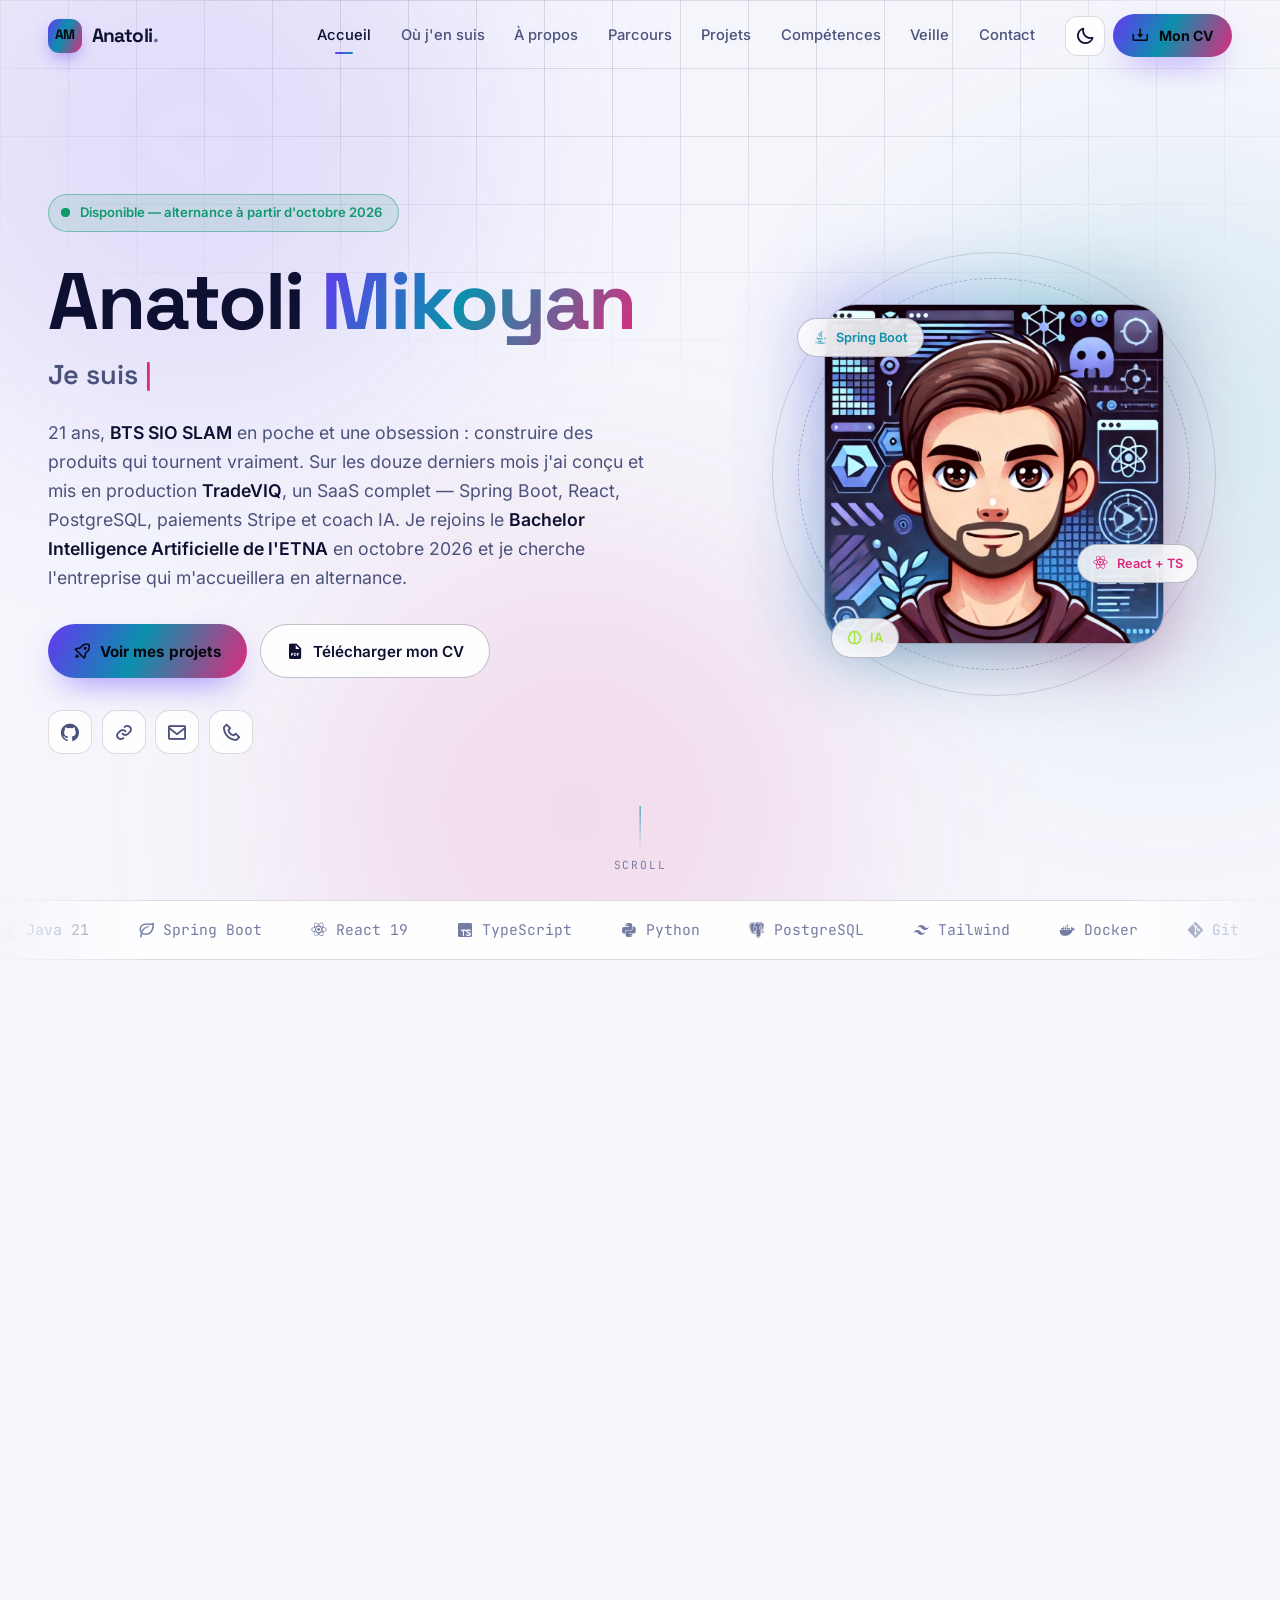
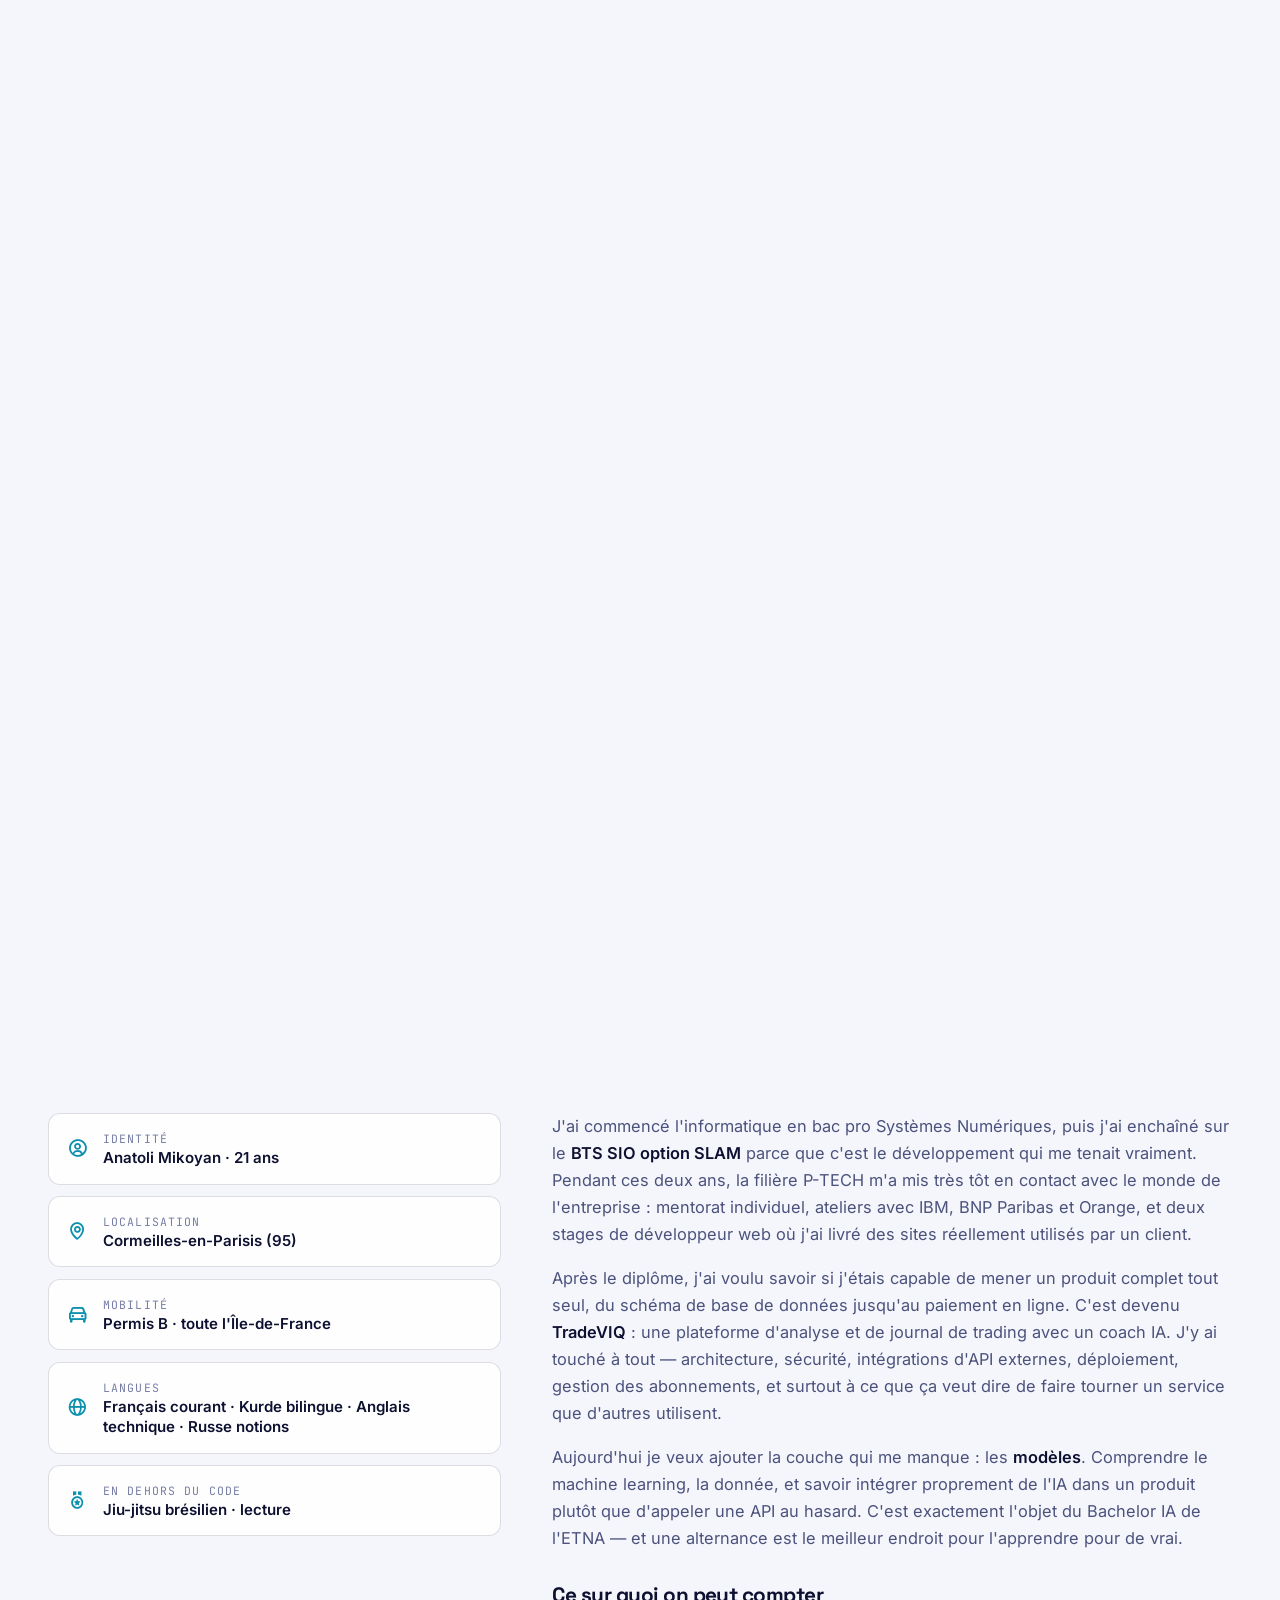
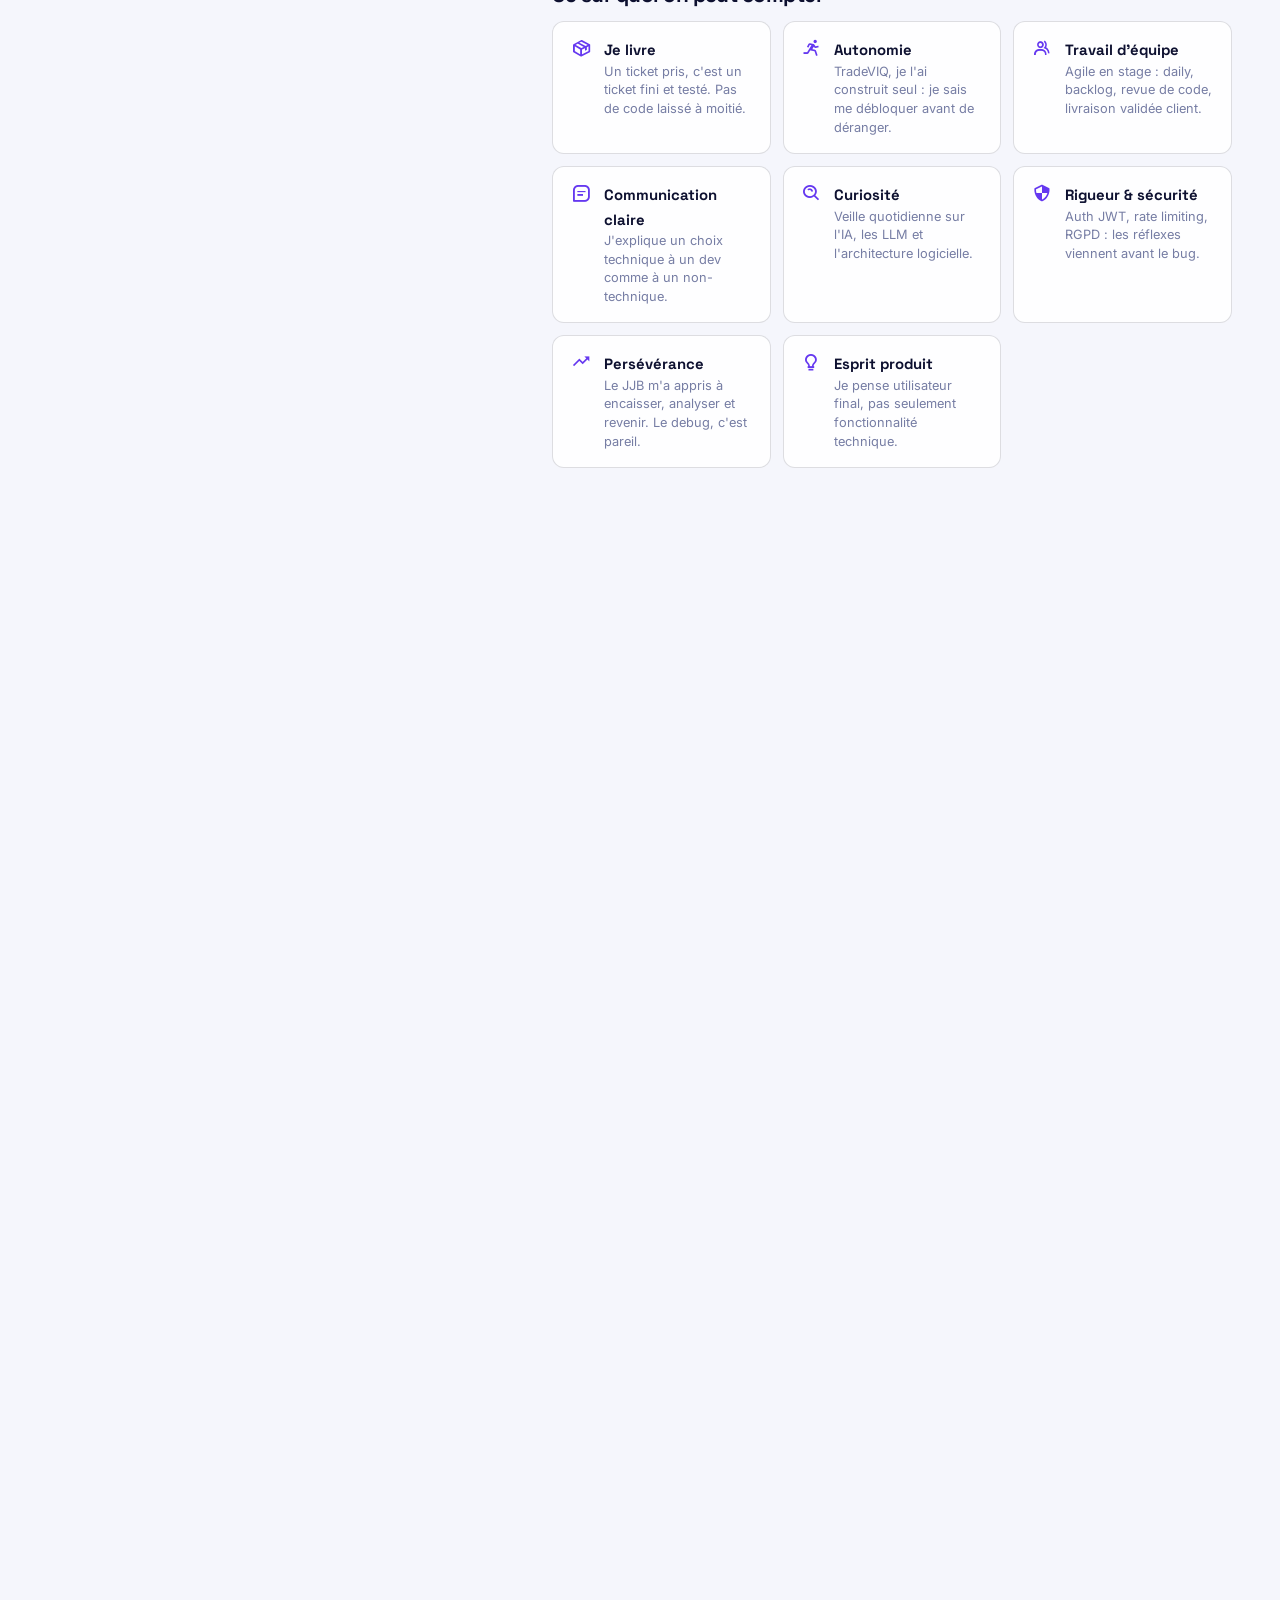
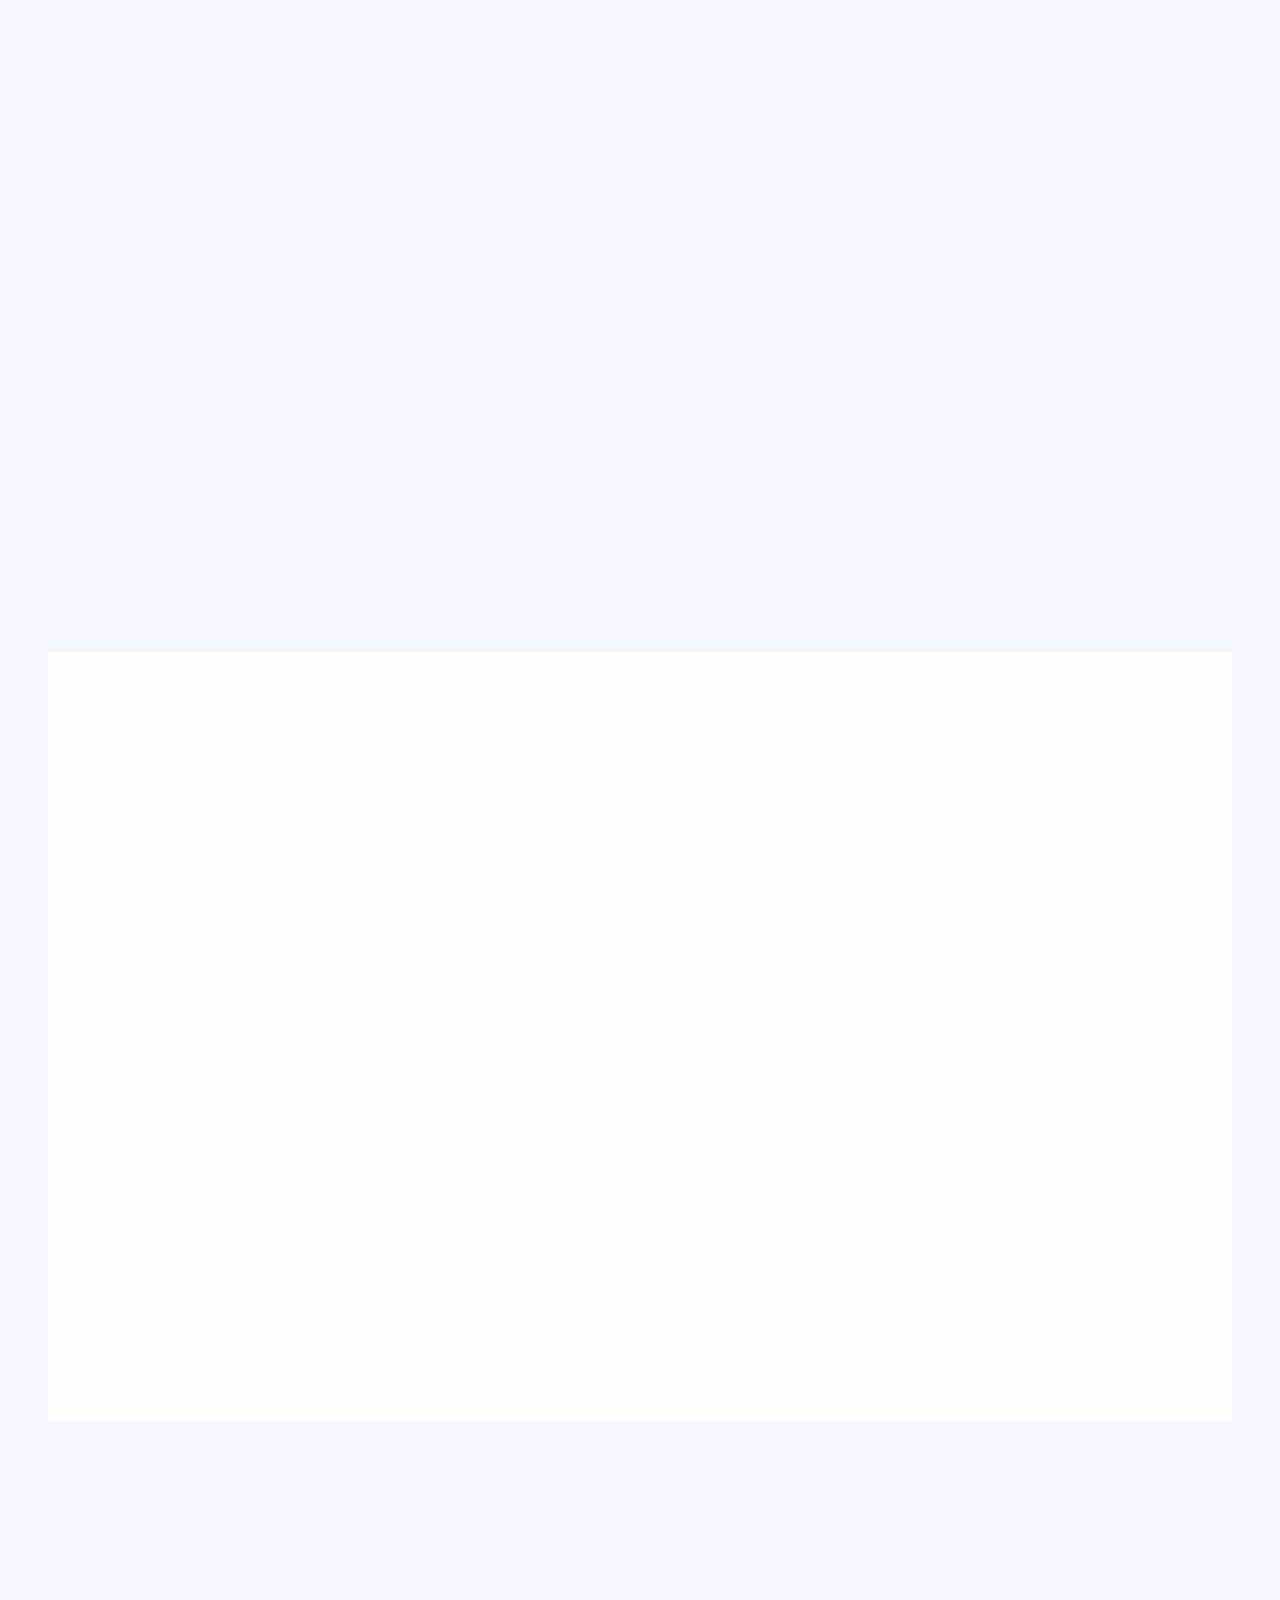
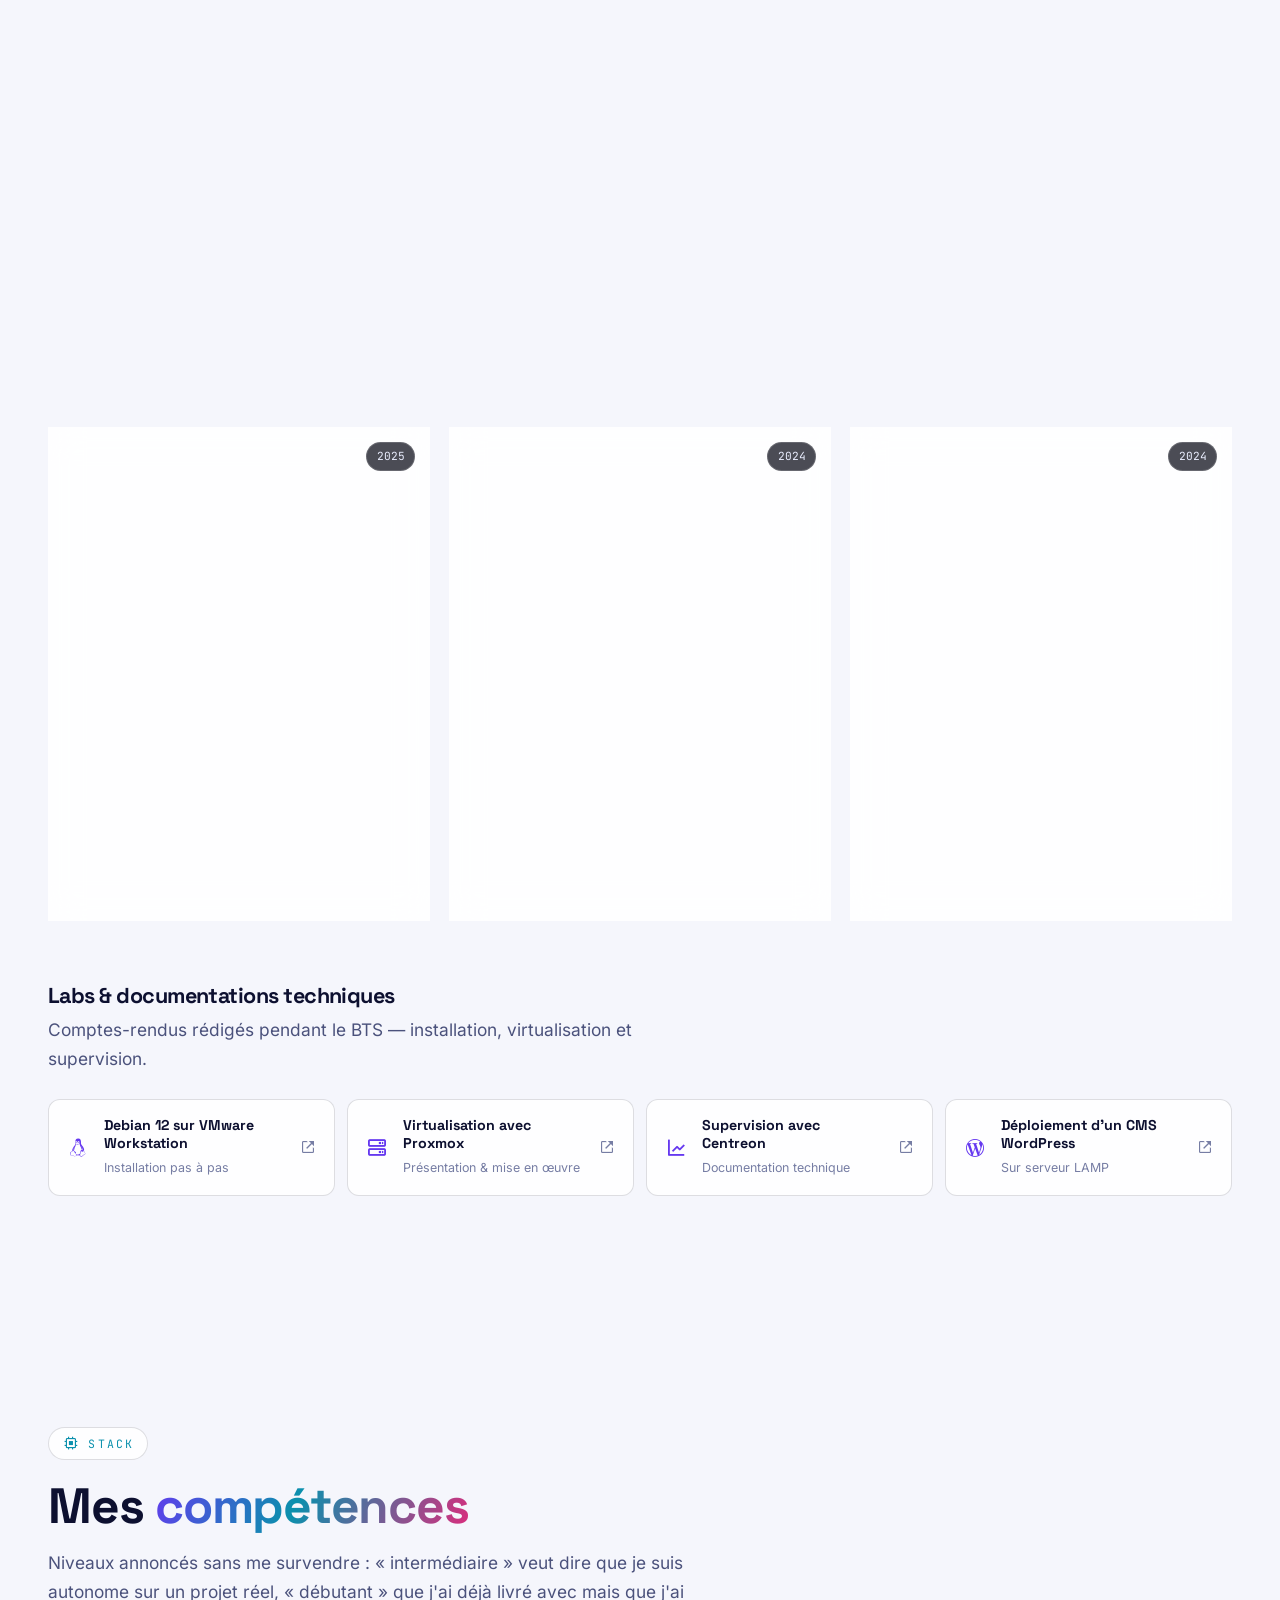
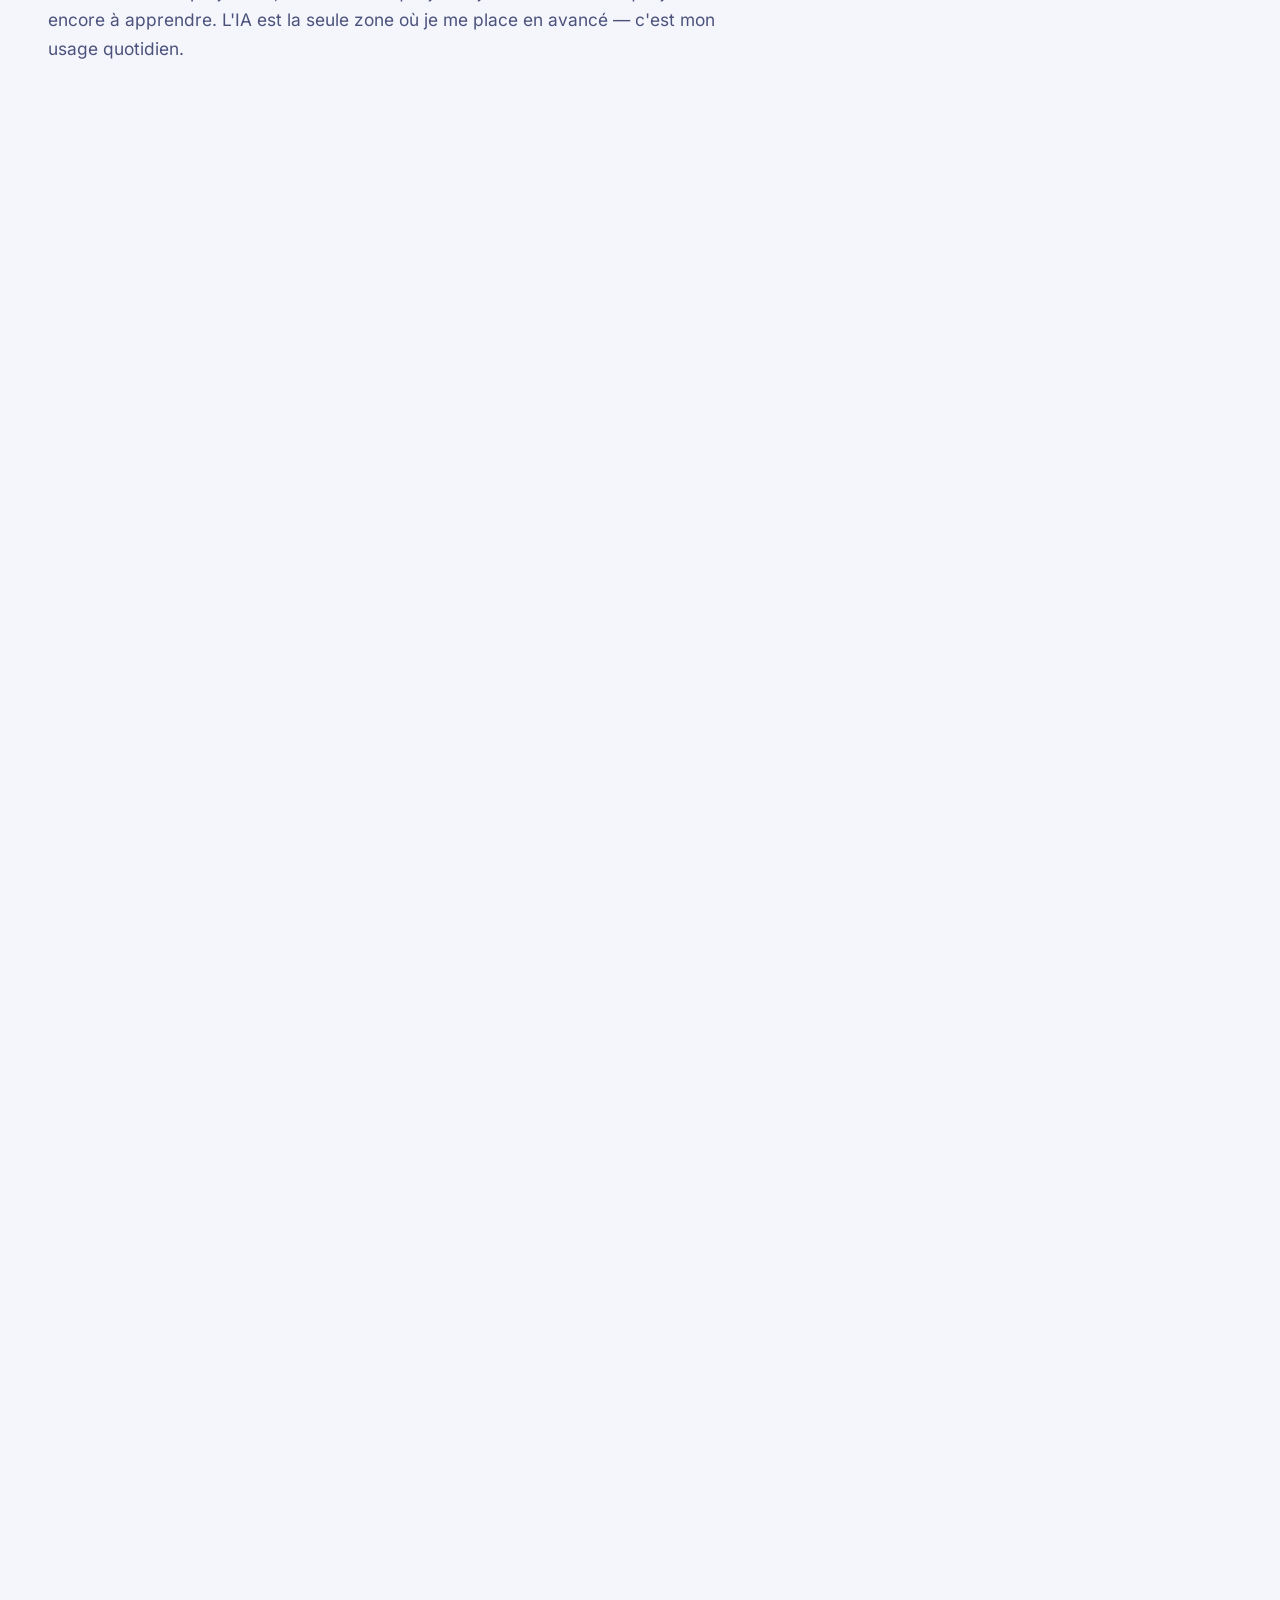
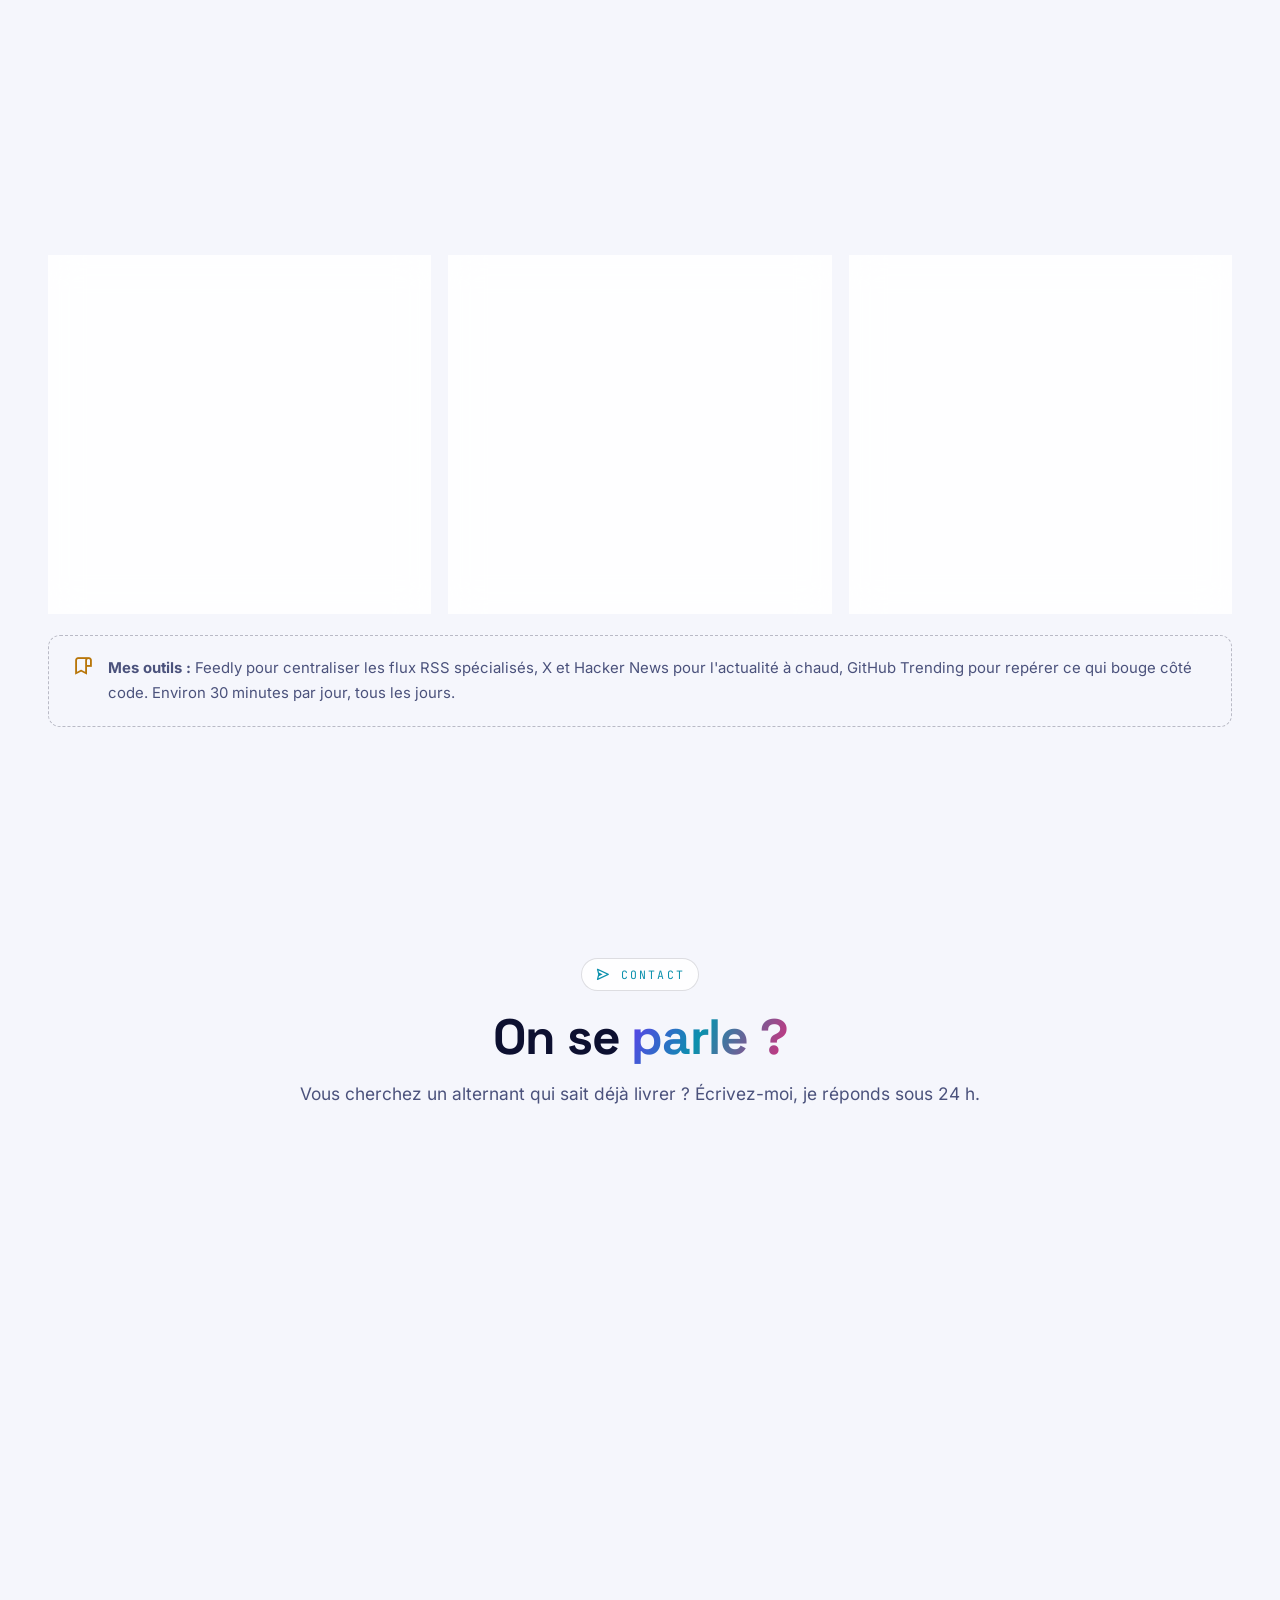
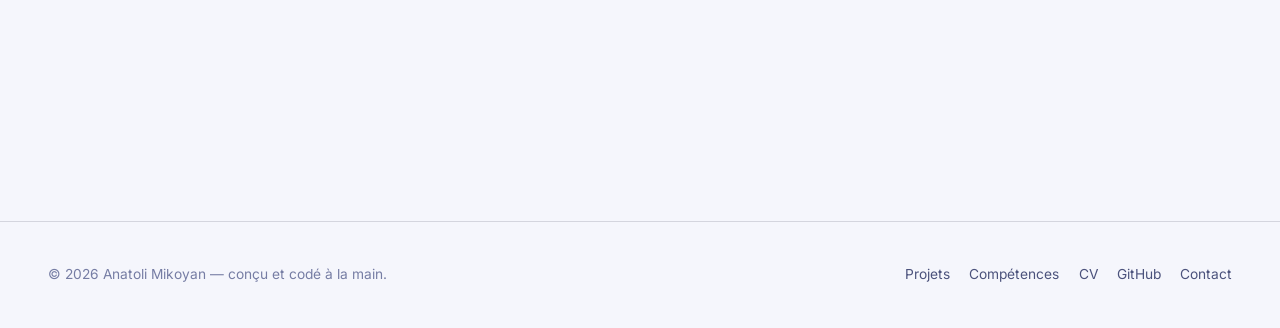
==== commit 591df0c4: "Nouveau CV et niveaux de compétences revus à la baisse CV - Refonte complète du CV, régénéré depuis " ====
--- a/index.html
+++ b/index.html
@@ -795,8 +795,9 @@
             <span class="eyebrow"><i class="bx bx-chip"></i> Stack</span>
             <h2 class="section-title">Mes <span>compétences</span></h2>
             <p class="section-sub">
-              Niveaux annoncés honnêtement : « avancé » signifie que je l'utilise en production,
-              « intermédiaire » que je suis autonome sur un projet réel.
+              Niveaux annoncés sans me survendre : « intermédiaire » veut dire que je suis autonome
+              sur un projet réel, « débutant » que j'ai déjà livré avec mais que j'ai encore à apprendre.
+              L'IA est la seule zone où je me place en avancé — c'est mon usage quotidien.
             </p>
           </div>
 
@@ -809,28 +810,28 @@
                 <h3>Langages</h3>
               </div>
               <div class="skill">
-                <div class="skill-top"><span class="skill-name">Java</span><span class="skill-lvl">Avancé</span></div>
-                <div class="bar"><i data-w="80"></i></div>
-              </div>
-              <div class="skill">
-                <div class="skill-top"><span class="skill-name">JavaScript / TypeScript</span><span class="skill-lvl">Avancé</span></div>
-                <div class="bar"><i data-w="78"></i></div>
-              </div>
-              <div class="skill">
-                <div class="skill-top"><span class="skill-name">SQL</span><span class="skill-lvl">Avancé</span></div>
-                <div class="bar"><i data-w="80"></i></div>
-              </div>
-              <div class="skill">
-                <div class="skill-top"><span class="skill-name">Python</span><span class="skill-lvl">Intermédiaire</span></div>
+                <div class="skill-top"><span class="skill-name">Java</span><span class="skill-lvl">Intermédiaire</span></div>
+                <div class="bar"><i data-w="52"></i></div>
+              </div>
+              <div class="skill">
+                <div class="skill-top"><span class="skill-name">JavaScript / TypeScript</span><span class="skill-lvl">Intermédiaire</span></div>
+                <div class="bar"><i data-w="50"></i></div>
+              </div>
+              <div class="skill">
+                <div class="skill-top"><span class="skill-name">SQL</span><span class="skill-lvl">Intermédiaire</span></div>
+                <div class="bar"><i data-w="55"></i></div>
+              </div>
+              <div class="skill">
+                <div class="skill-top"><span class="skill-name">Python</span><span class="skill-lvl">Débutant</span></div>
+                <div class="bar"><i data-w="32"></i></div>
+              </div>
+              <div class="skill">
+                <div class="skill-top"><span class="skill-name">PHP</span><span class="skill-lvl">Débutant</span></div>
+                <div class="bar"><i data-w="38"></i></div>
+              </div>
+              <div class="skill">
+                <div class="skill-top"><span class="skill-name">HTML &amp; CSS</span><span class="skill-lvl">Intermédiaire</span></div>
                 <div class="bar"><i data-w="60"></i></div>
-              </div>
-              <div class="skill">
-                <div class="skill-top"><span class="skill-name">PHP</span><span class="skill-lvl">Intermédiaire</span></div>
-                <div class="bar"><i data-w="62"></i></div>
-              </div>
-              <div class="skill">
-                <div class="skill-top"><span class="skill-name">HTML &amp; CSS</span><span class="skill-lvl">Expert</span></div>
-                <div class="bar"><i data-w="92"></i></div>
               </div>
             </article>
 
@@ -842,24 +843,24 @@
                 <h3>Back-end &amp; données</h3>
               </div>
               <div class="skill">
-                <div class="skill-top"><span class="skill-name">Spring Boot (REST, JPA, Security)</span><span class="skill-lvl">Avancé</span></div>
-                <div class="bar"><i data-w="80"></i></div>
-              </div>
-              <div class="skill">
-                <div class="skill-top"><span class="skill-name">PostgreSQL / MySQL</span><span class="skill-lvl">Avancé</span></div>
-                <div class="bar"><i data-w="78"></i></div>
-              </div>
-              <div class="skill">
-                <div class="skill-top"><span class="skill-name">API REST &amp; intégrations tierces</span><span class="skill-lvl">Avancé</span></div>
-                <div class="bar"><i data-w="82"></i></div>
+                <div class="skill-top"><span class="skill-name">Spring Boot (REST, JPA, Security)</span><span class="skill-lvl">Intermédiaire</span></div>
+                <div class="bar"><i data-w="52"></i></div>
+              </div>
+              <div class="skill">
+                <div class="skill-top"><span class="skill-name">PostgreSQL / MySQL</span><span class="skill-lvl">Intermédiaire</span></div>
+                <div class="bar"><i data-w="52"></i></div>
+              </div>
+              <div class="skill">
+                <div class="skill-top"><span class="skill-name">API REST &amp; intégrations tierces</span><span class="skill-lvl">Intermédiaire</span></div>
+                <div class="bar"><i data-w="55"></i></div>
               </div>
               <div class="skill">
                 <div class="skill-top"><span class="skill-name">Authentification JWT &amp; sécurité</span><span class="skill-lvl">Intermédiaire</span></div>
-                <div class="bar"><i data-w="70"></i></div>
-              </div>
-              <div class="skill">
-                <div class="skill-top"><span class="skill-name">Docker &amp; déploiement</span><span class="skill-lvl">Intermédiaire</span></div>
-                <div class="bar"><i data-w="62"></i></div>
+                <div class="bar"><i data-w="45"></i></div>
+              </div>
+              <div class="skill">
+                <div class="skill-top"><span class="skill-name">Docker &amp; déploiement</span><span class="skill-lvl">Débutant</span></div>
+                <div class="bar"><i data-w="38"></i></div>
               </div>
             </article>
 
@@ -900,24 +901,24 @@
                 <h3>Front-end</h3>
               </div>
               <div class="skill">
-                <div class="skill-top"><span class="skill-name">React 19</span><span class="skill-lvl">Avancé</span></div>
-                <div class="bar"><i data-w="78"></i></div>
-              </div>
-              <div class="skill">
-                <div class="skill-top"><span class="skill-name">TypeScript &amp; hooks</span><span class="skill-lvl">Avancé</span></div>
-                <div class="bar"><i data-w="74"></i></div>
-              </div>
-              <div class="skill">
-                <div class="skill-top"><span class="skill-name">Tailwind CSS &amp; responsive</span><span class="skill-lvl">Avancé</span></div>
-                <div class="bar"><i data-w="80"></i></div>
+                <div class="skill-top"><span class="skill-name">React 19</span><span class="skill-lvl">Intermédiaire</span></div>
+                <div class="bar"><i data-w="52"></i></div>
+              </div>
+              <div class="skill">
+                <div class="skill-top"><span class="skill-name">TypeScript &amp; hooks</span><span class="skill-lvl">Intermédiaire</span></div>
+                <div class="bar"><i data-w="48"></i></div>
+              </div>
+              <div class="skill">
+                <div class="skill-top"><span class="skill-name">Tailwind CSS &amp; responsive</span><span class="skill-lvl">Intermédiaire</span></div>
+                <div class="bar"><i data-w="55"></i></div>
               </div>
               <div class="skill">
                 <div class="skill-top"><span class="skill-name">Dataviz (Recharts, charts financiers)</span><span class="skill-lvl">Intermédiaire</span></div>
-                <div class="bar"><i data-w="66"></i></div>
+                <div class="bar"><i data-w="45"></i></div>
               </div>
               <div class="skill">
                 <div class="skill-top"><span class="skill-name">SEO &amp; accessibilité</span><span class="skill-lvl">Intermédiaire</span></div>
-                <div class="bar"><i data-w="68"></i></div>
+                <div class="bar"><i data-w="48"></i></div>
               </div>
             </article>
 
@@ -929,20 +930,20 @@
                 <h3>Systèmes &amp; outils</h3>
               </div>
               <div class="skill">
-                <div class="skill-top"><span class="skill-name">Git / GitHub</span><span class="skill-lvl">Avancé</span></div>
-                <div class="bar"><i data-w="82"></i></div>
+                <div class="skill-top"><span class="skill-name">Git / GitHub</span><span class="skill-lvl">Intermédiaire</span></div>
+                <div class="bar"><i data-w="58"></i></div>
               </div>
               <div class="skill">
                 <div class="skill-top"><span class="skill-name">Linux / Debian</span><span class="skill-lvl">Intermédiaire</span></div>
-                <div class="bar"><i data-w="66"></i></div>
-              </div>
-              <div class="skill">
-                <div class="skill-top"><span class="skill-name">Virtualisation (VMware, Proxmox)</span><span class="skill-lvl">Intermédiaire</span></div>
-                <div class="bar"><i data-w="58"></i></div>
+                <div class="bar"><i data-w="48"></i></div>
+              </div>
+              <div class="skill">
+                <div class="skill-top"><span class="skill-name">Virtualisation (VMware, Proxmox)</span><span class="skill-lvl">Notions</span></div>
+                <div class="bar"><i data-w="36"></i></div>
               </div>
               <div class="skill">
                 <div class="skill-top"><span class="skill-name">Supervision (Centreon)</span><span class="skill-lvl">Notions</span></div>
-                <div class="bar"><i data-w="42"></i></div>
+                <div class="bar"><i data-w="30"></i></div>
               </div>
             </article>
 
@@ -954,20 +955,20 @@
                 <h3>Méthodes</h3>
               </div>
               <div class="skill">
-                <div class="skill-top"><span class="skill-name">Agile / Scrum (daily, backlog, recette)</span><span class="skill-lvl">Avancé</span></div>
-                <div class="bar"><i data-w="78"></i></div>
-              </div>
-              <div class="skill">
-                <div class="skill-top"><span class="skill-name">Gestion de projet &amp; cahier des charges</span><span class="skill-lvl">Avancé</span></div>
-                <div class="bar"><i data-w="76"></i></div>
-              </div>
-              <div class="skill">
-                <div class="skill-top"><span class="skill-name">Conception de bases de données</span><span class="skill-lvl">Avancé</span></div>
-                <div class="bar"><i data-w="78"></i></div>
+                <div class="skill-top"><span class="skill-name">Agile / Scrum (daily, backlog, recette)</span><span class="skill-lvl">Intermédiaire</span></div>
+                <div class="bar"><i data-w="55"></i></div>
+              </div>
+              <div class="skill">
+                <div class="skill-top"><span class="skill-name">Gestion de projet &amp; cahier des charges</span><span class="skill-lvl">Intermédiaire</span></div>
+                <div class="bar"><i data-w="55"></i></div>
+              </div>
+              <div class="skill">
+                <div class="skill-top"><span class="skill-name">Conception de bases de données</span><span class="skill-lvl">Intermédiaire</span></div>
+                <div class="bar"><i data-w="55"></i></div>
               </div>
               <div class="skill">
                 <div class="skill-top"><span class="skill-name">RGPD &amp; données personnelles</span><span class="skill-lvl">Intermédiaire</span></div>
-                <div class="bar"><i data-w="62"></i></div>
+                <div class="bar"><i data-w="45"></i></div>
               </div>
             </article>
           </div>
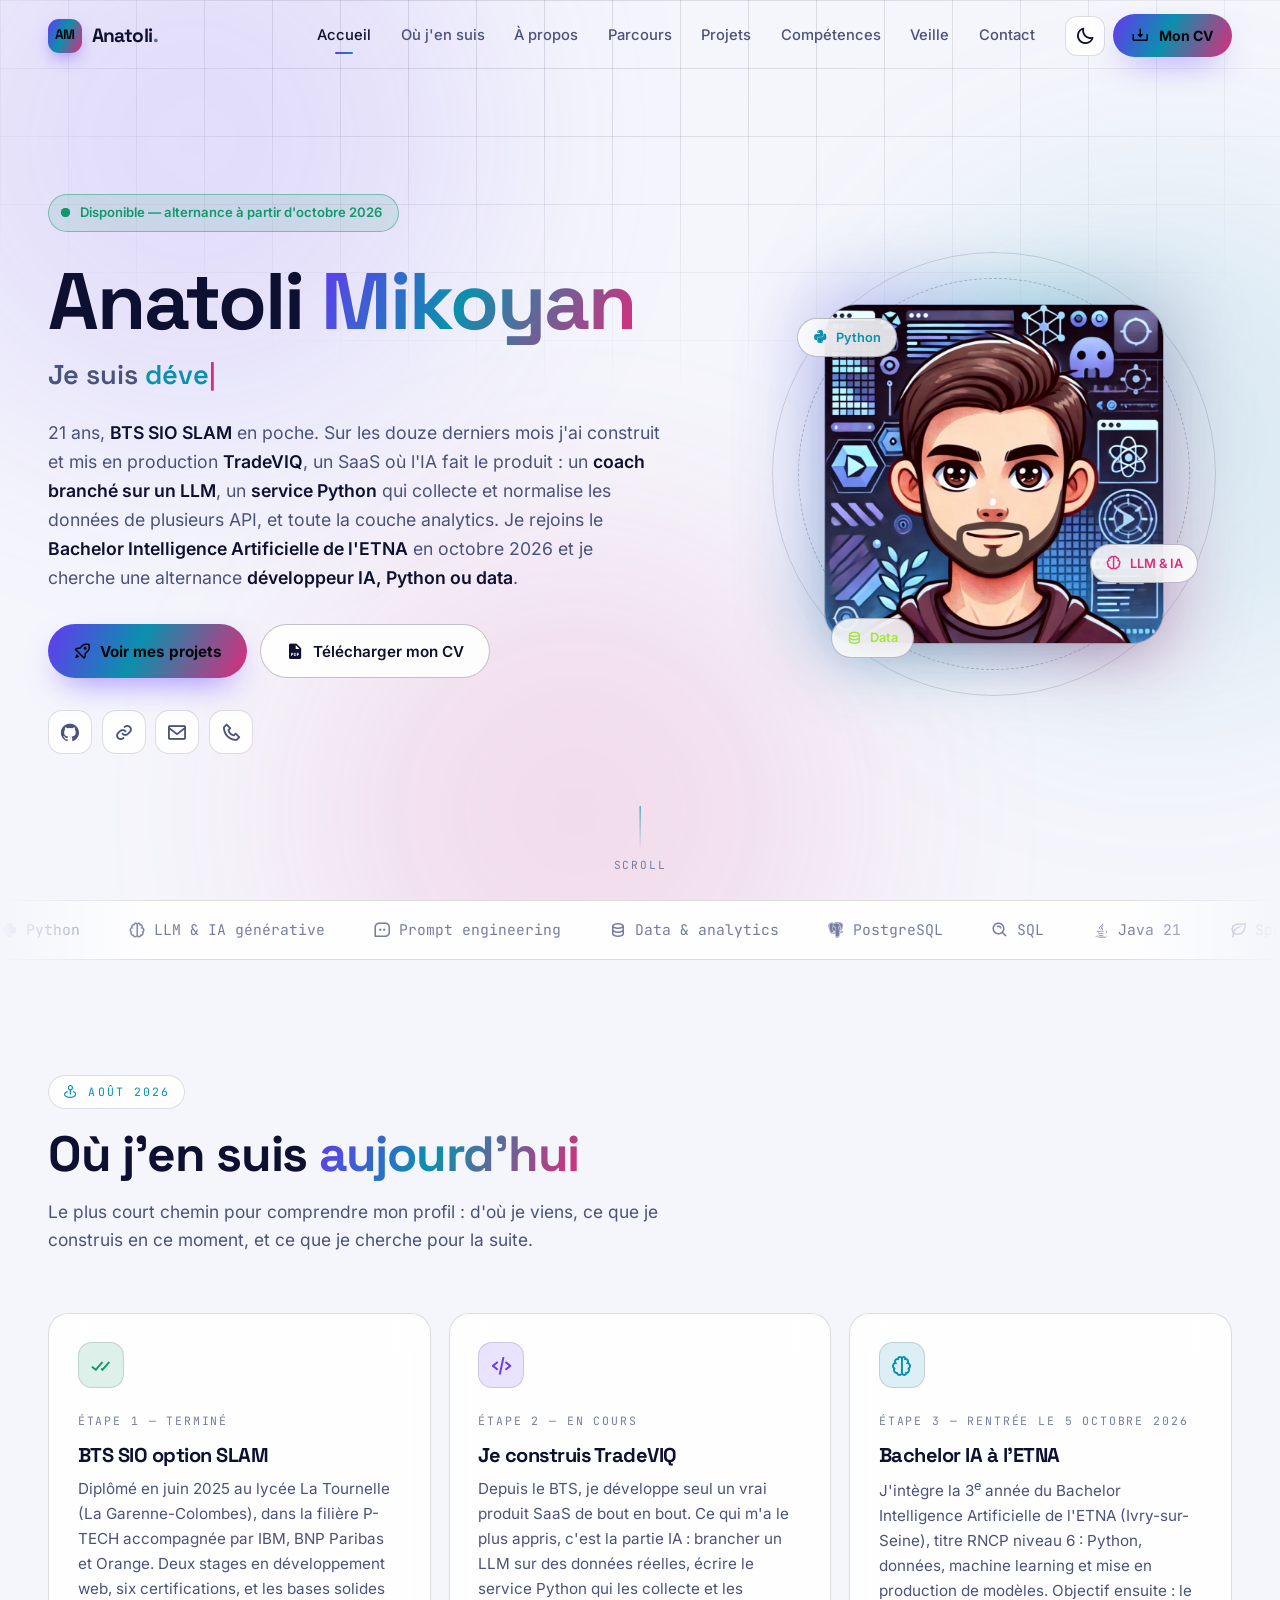
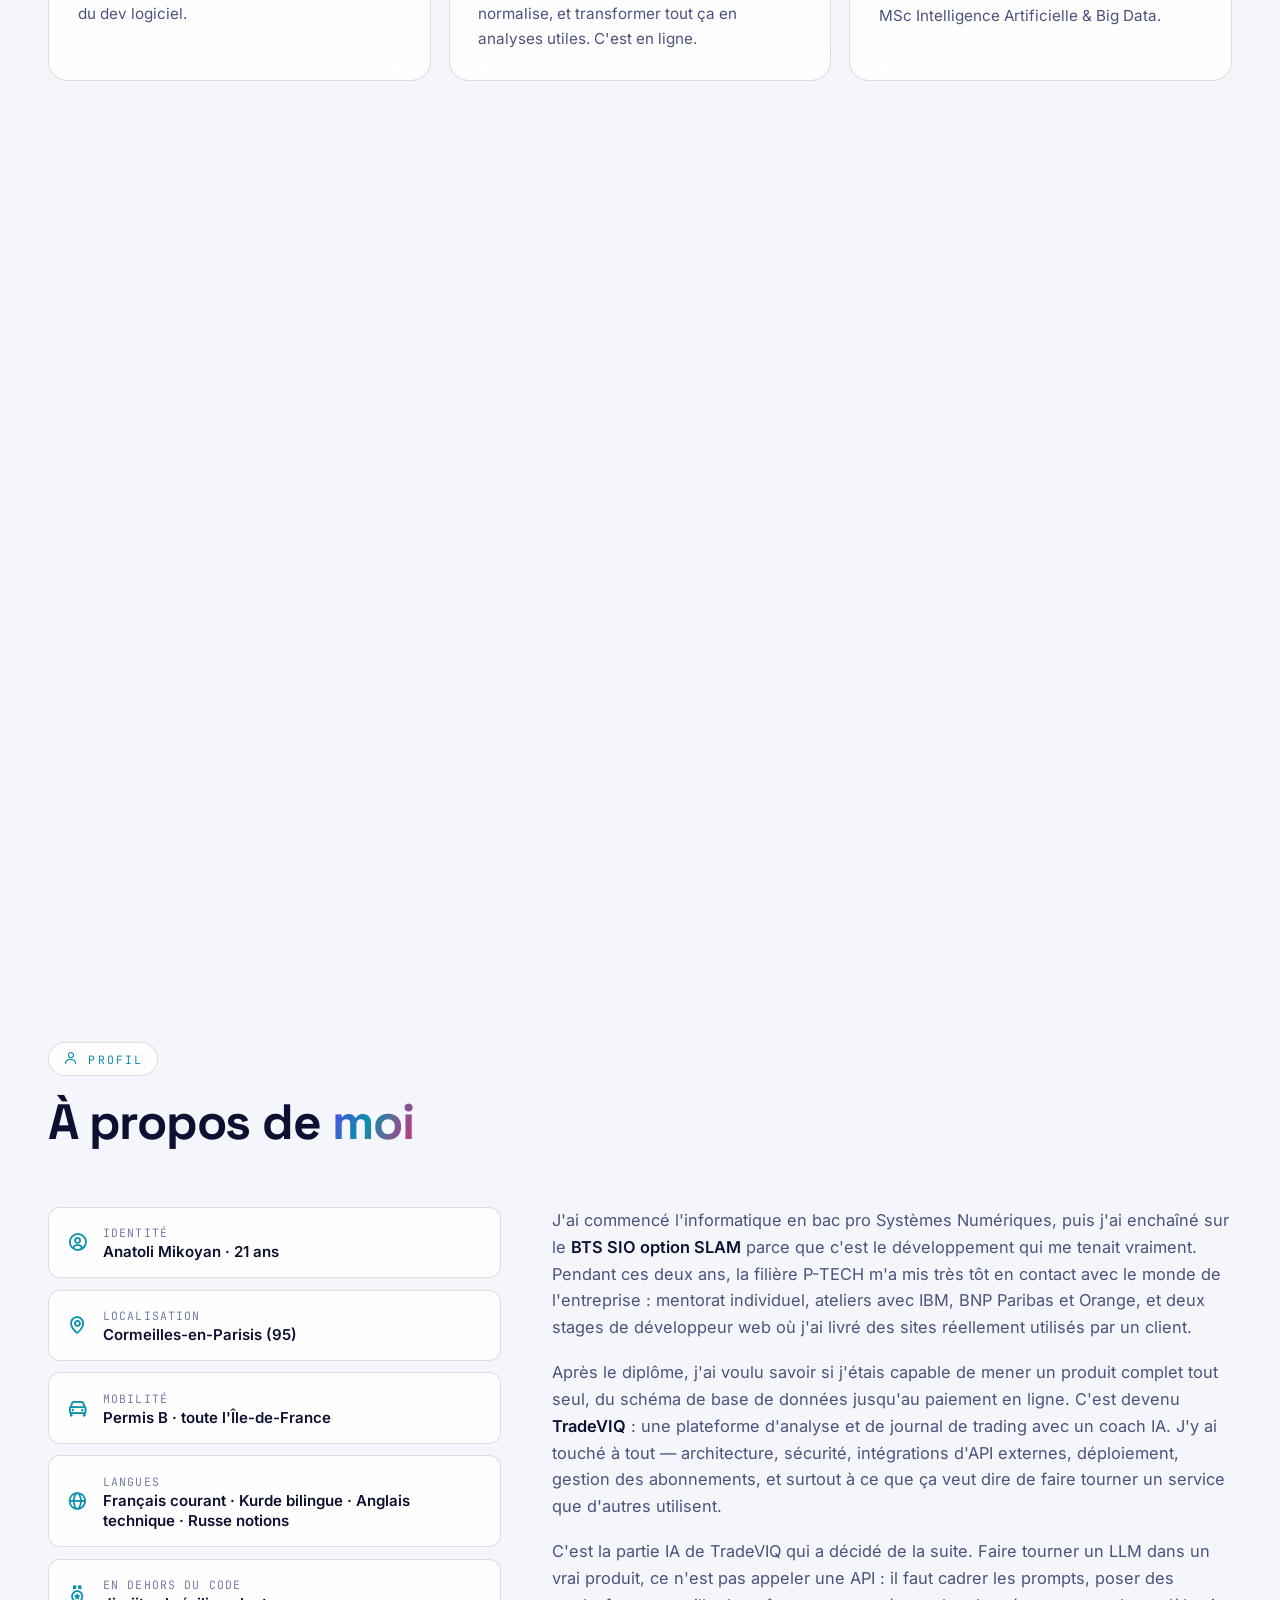
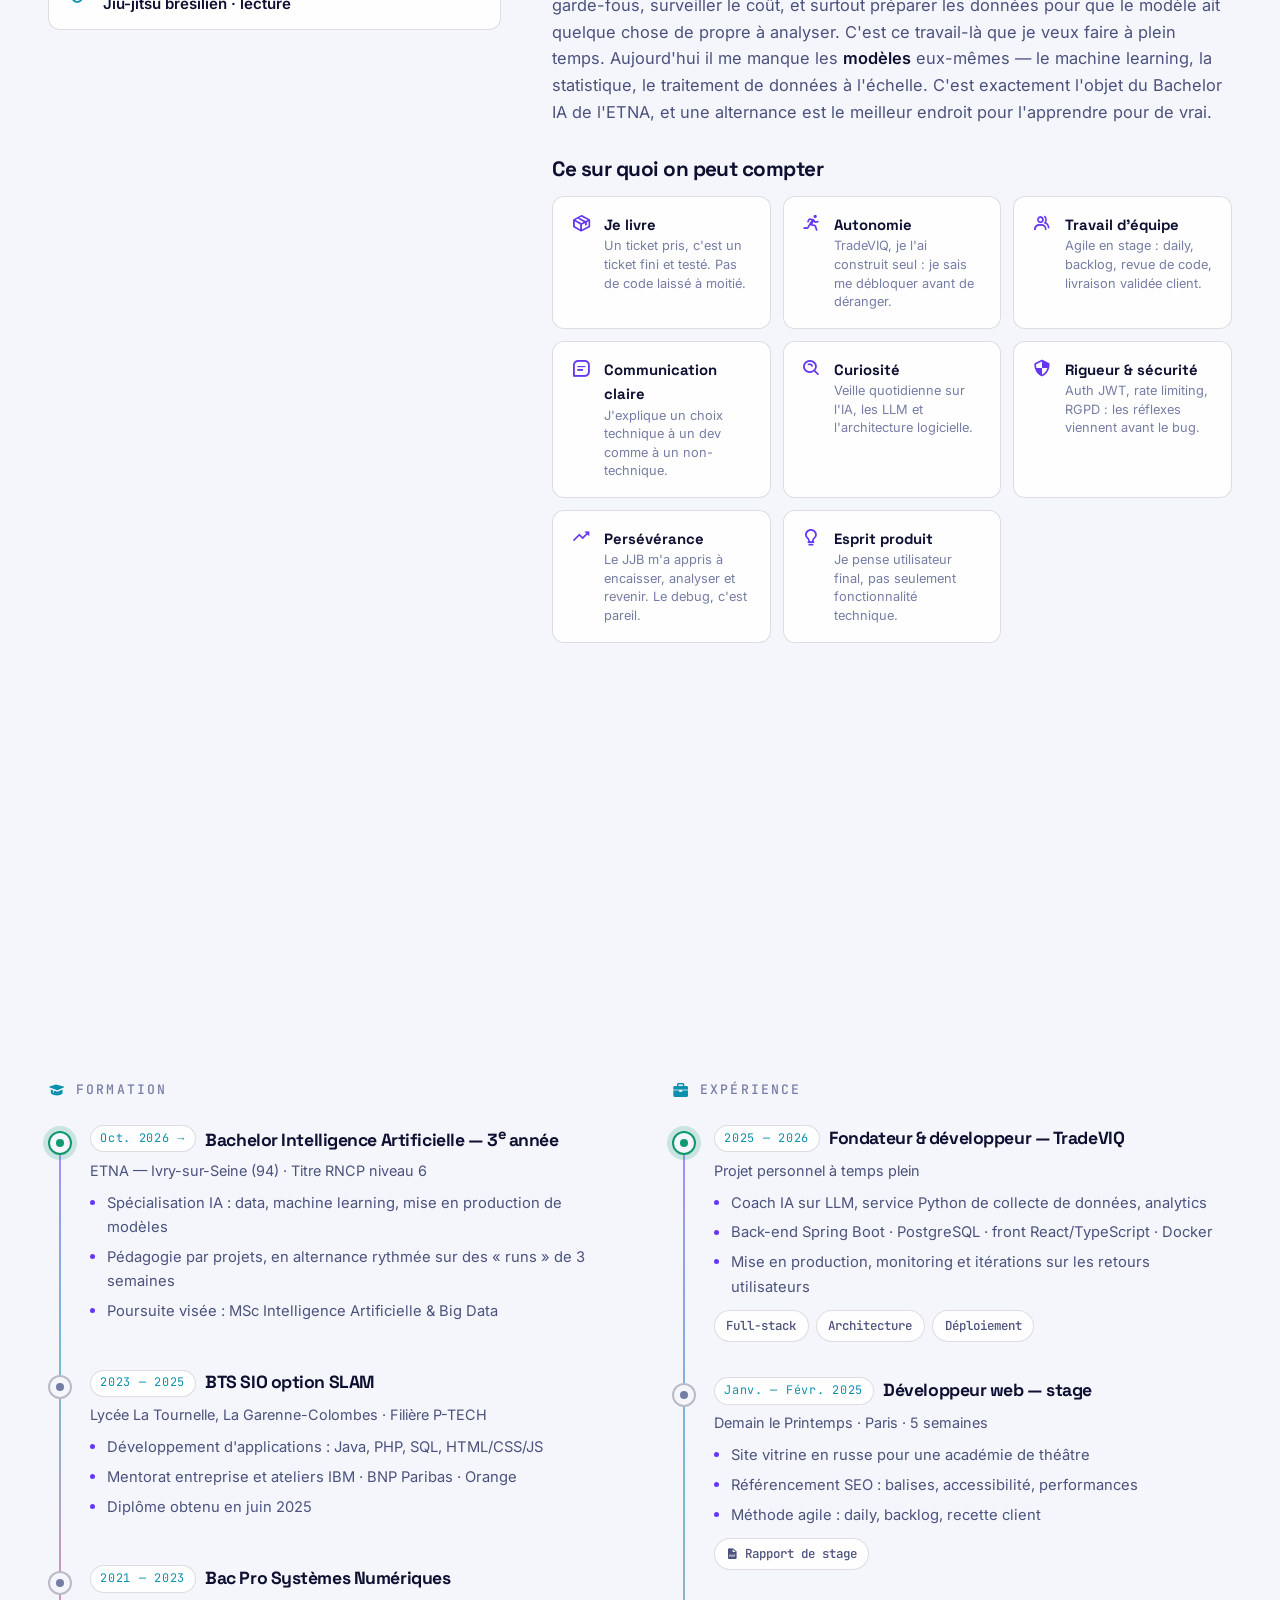
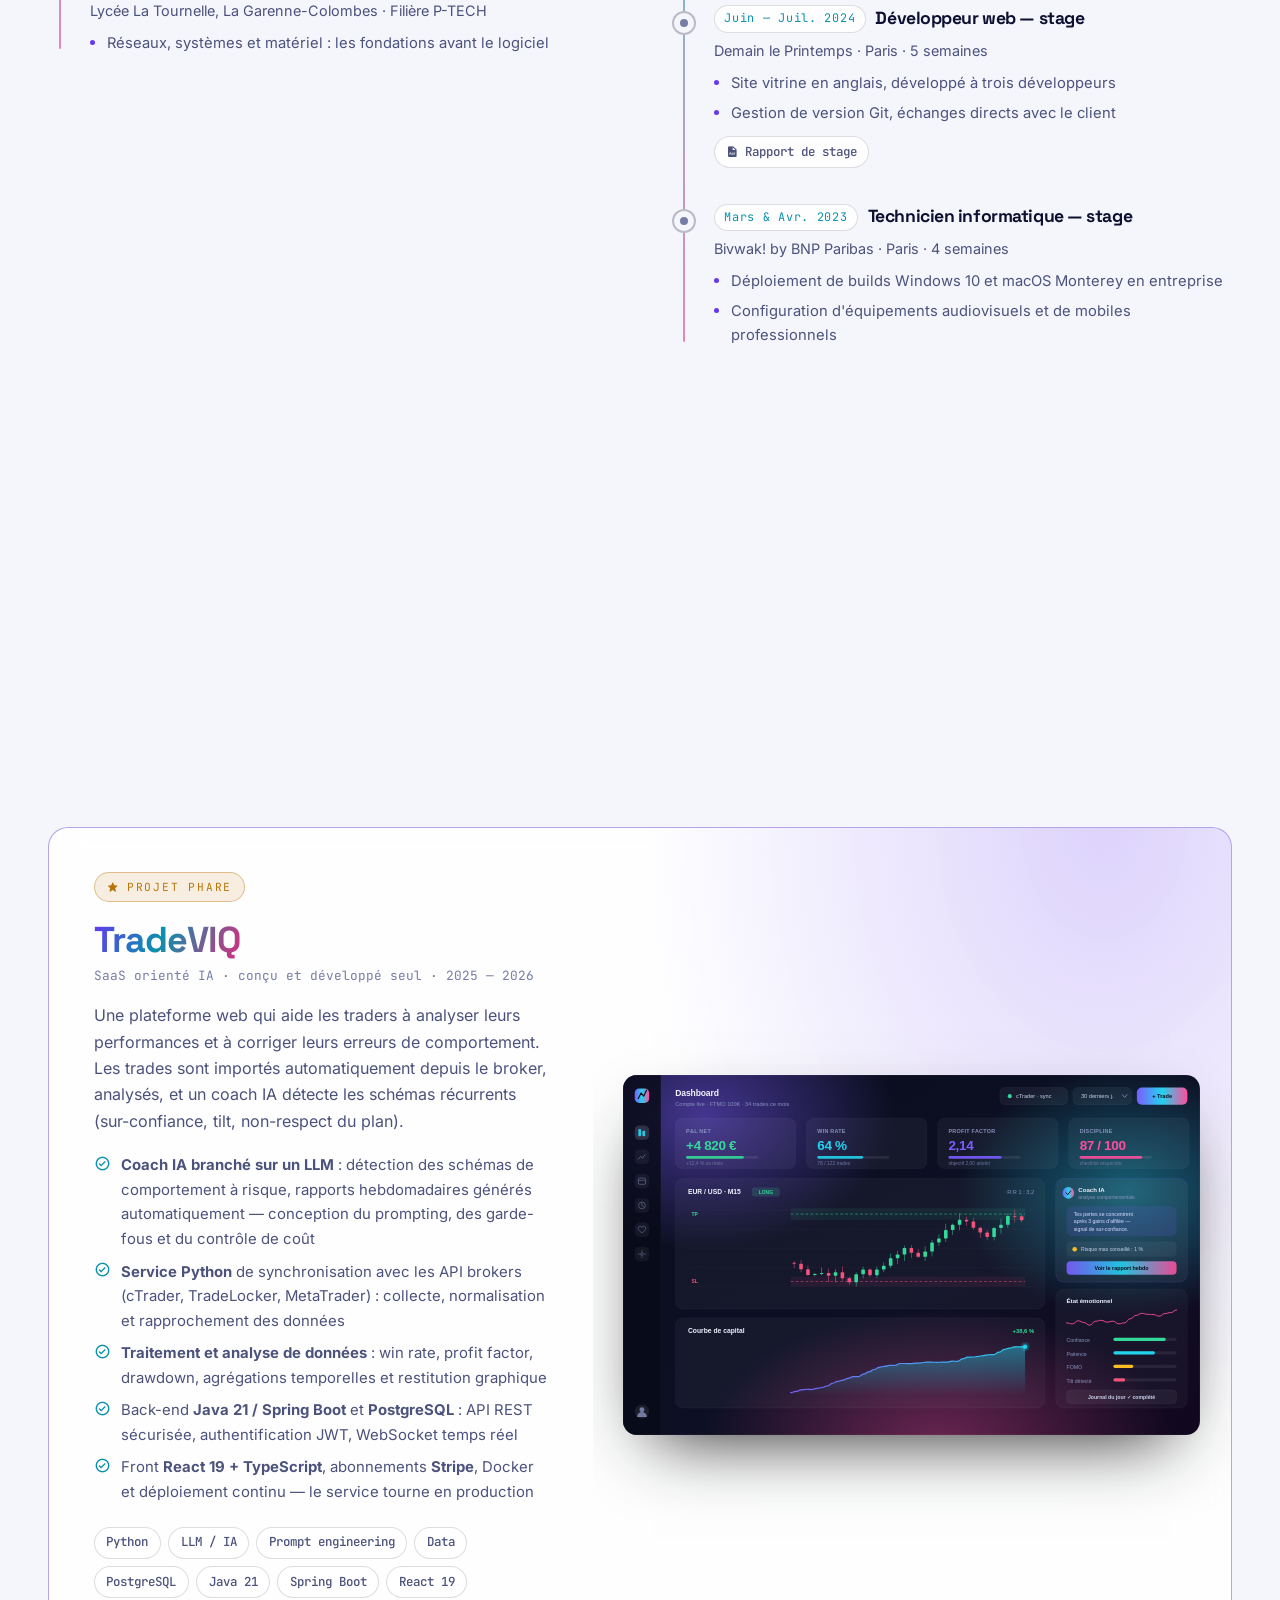
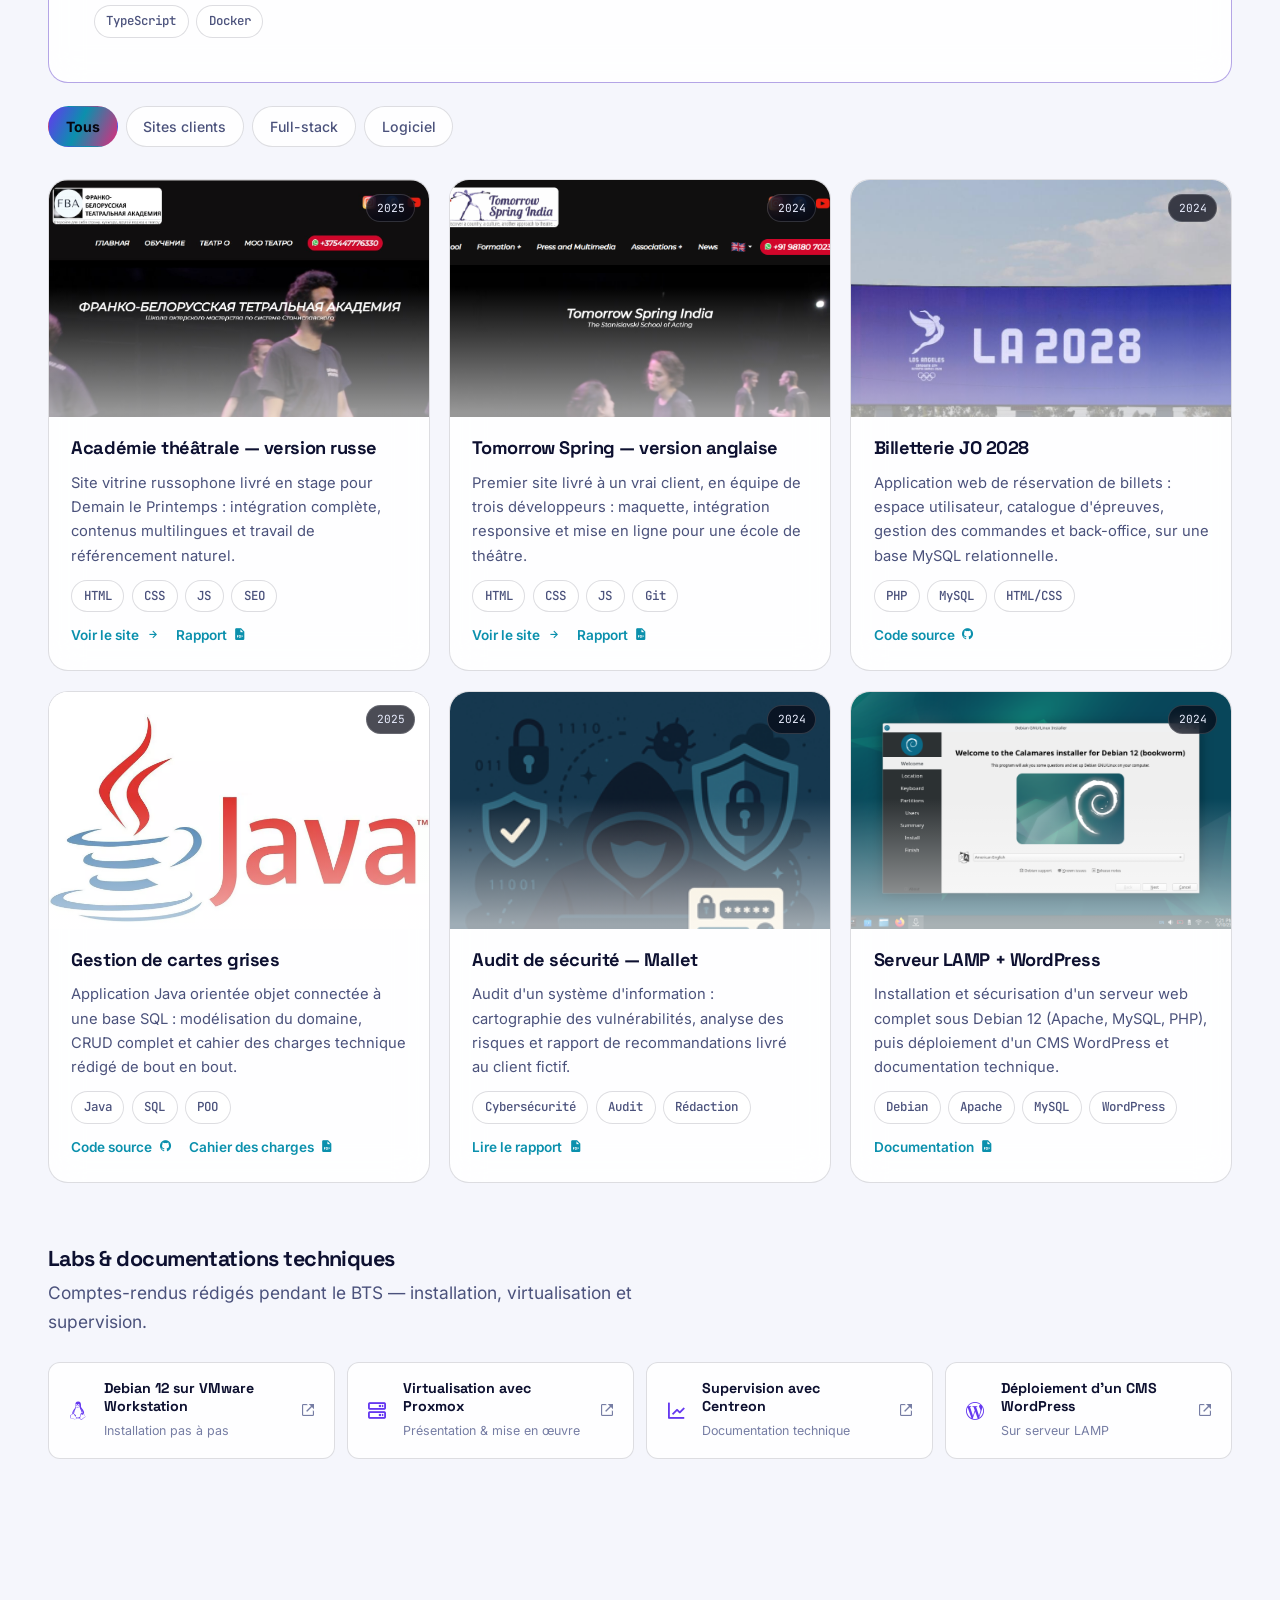
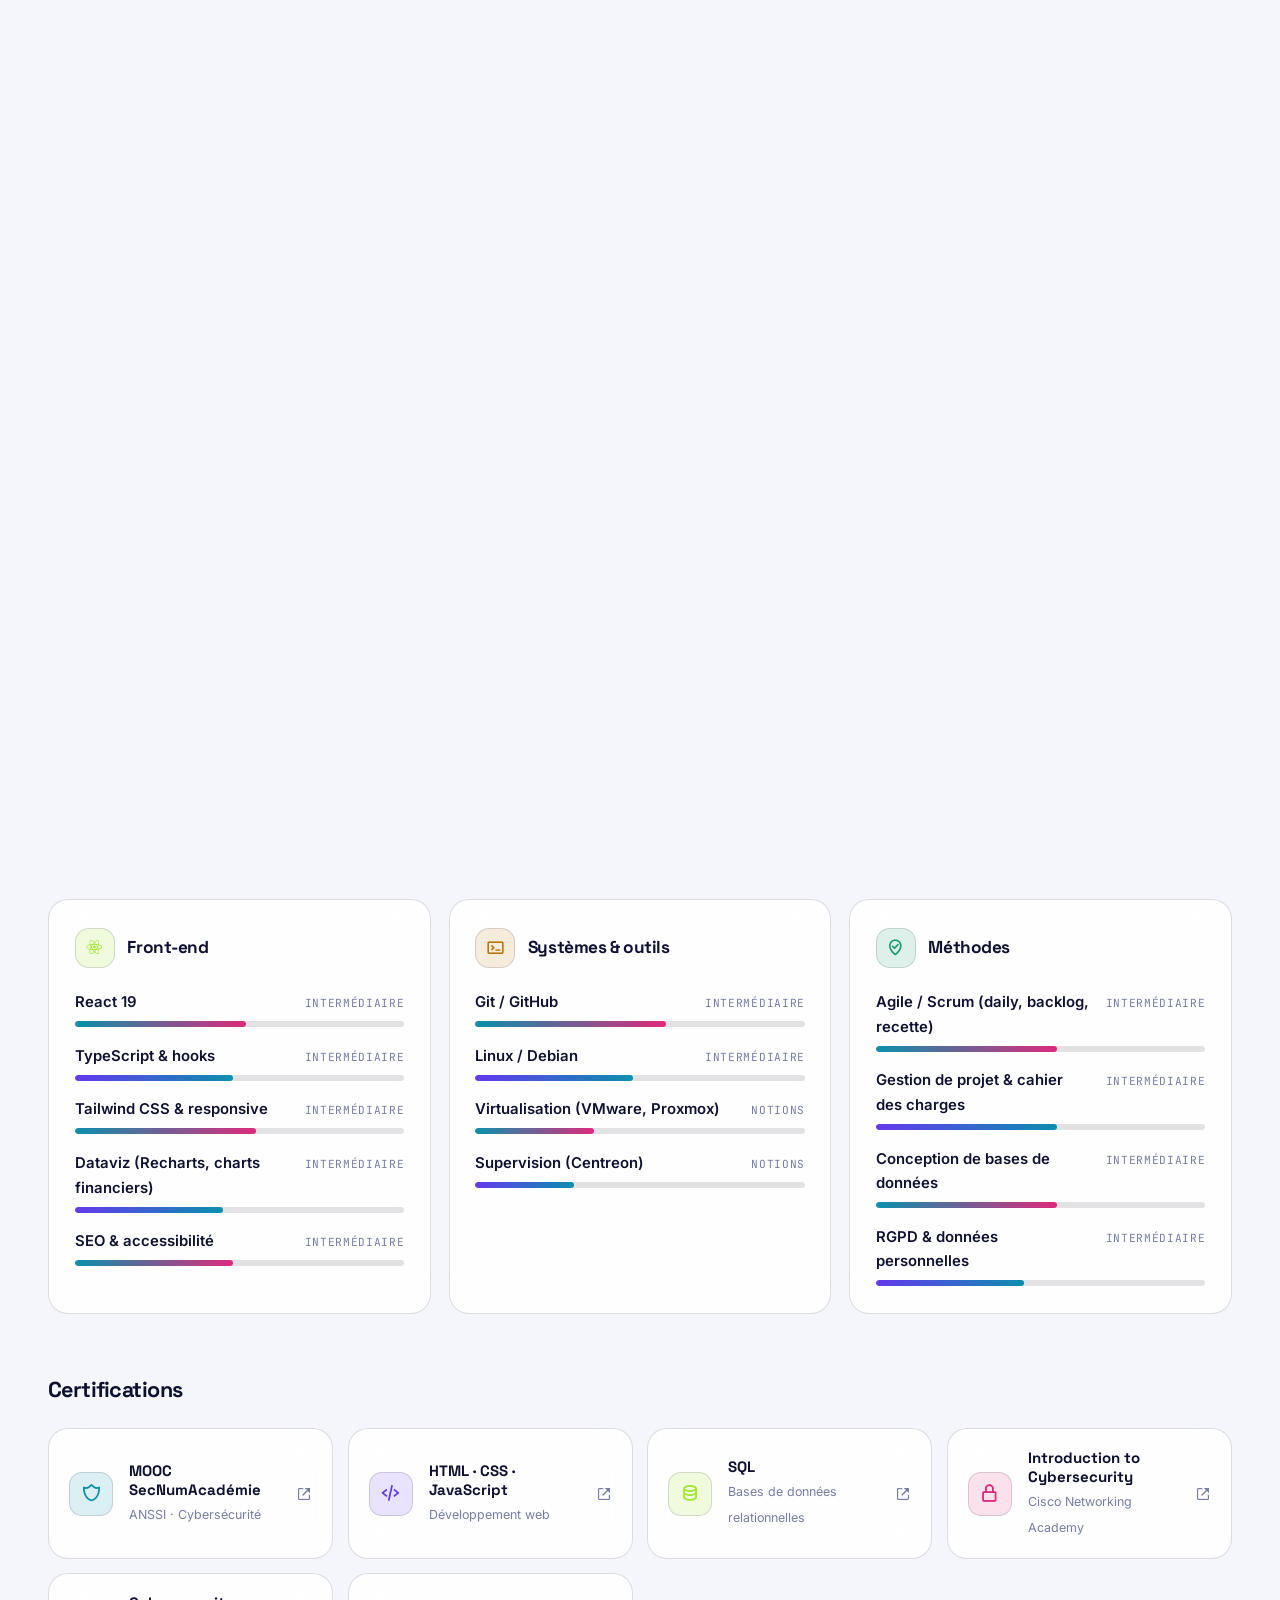
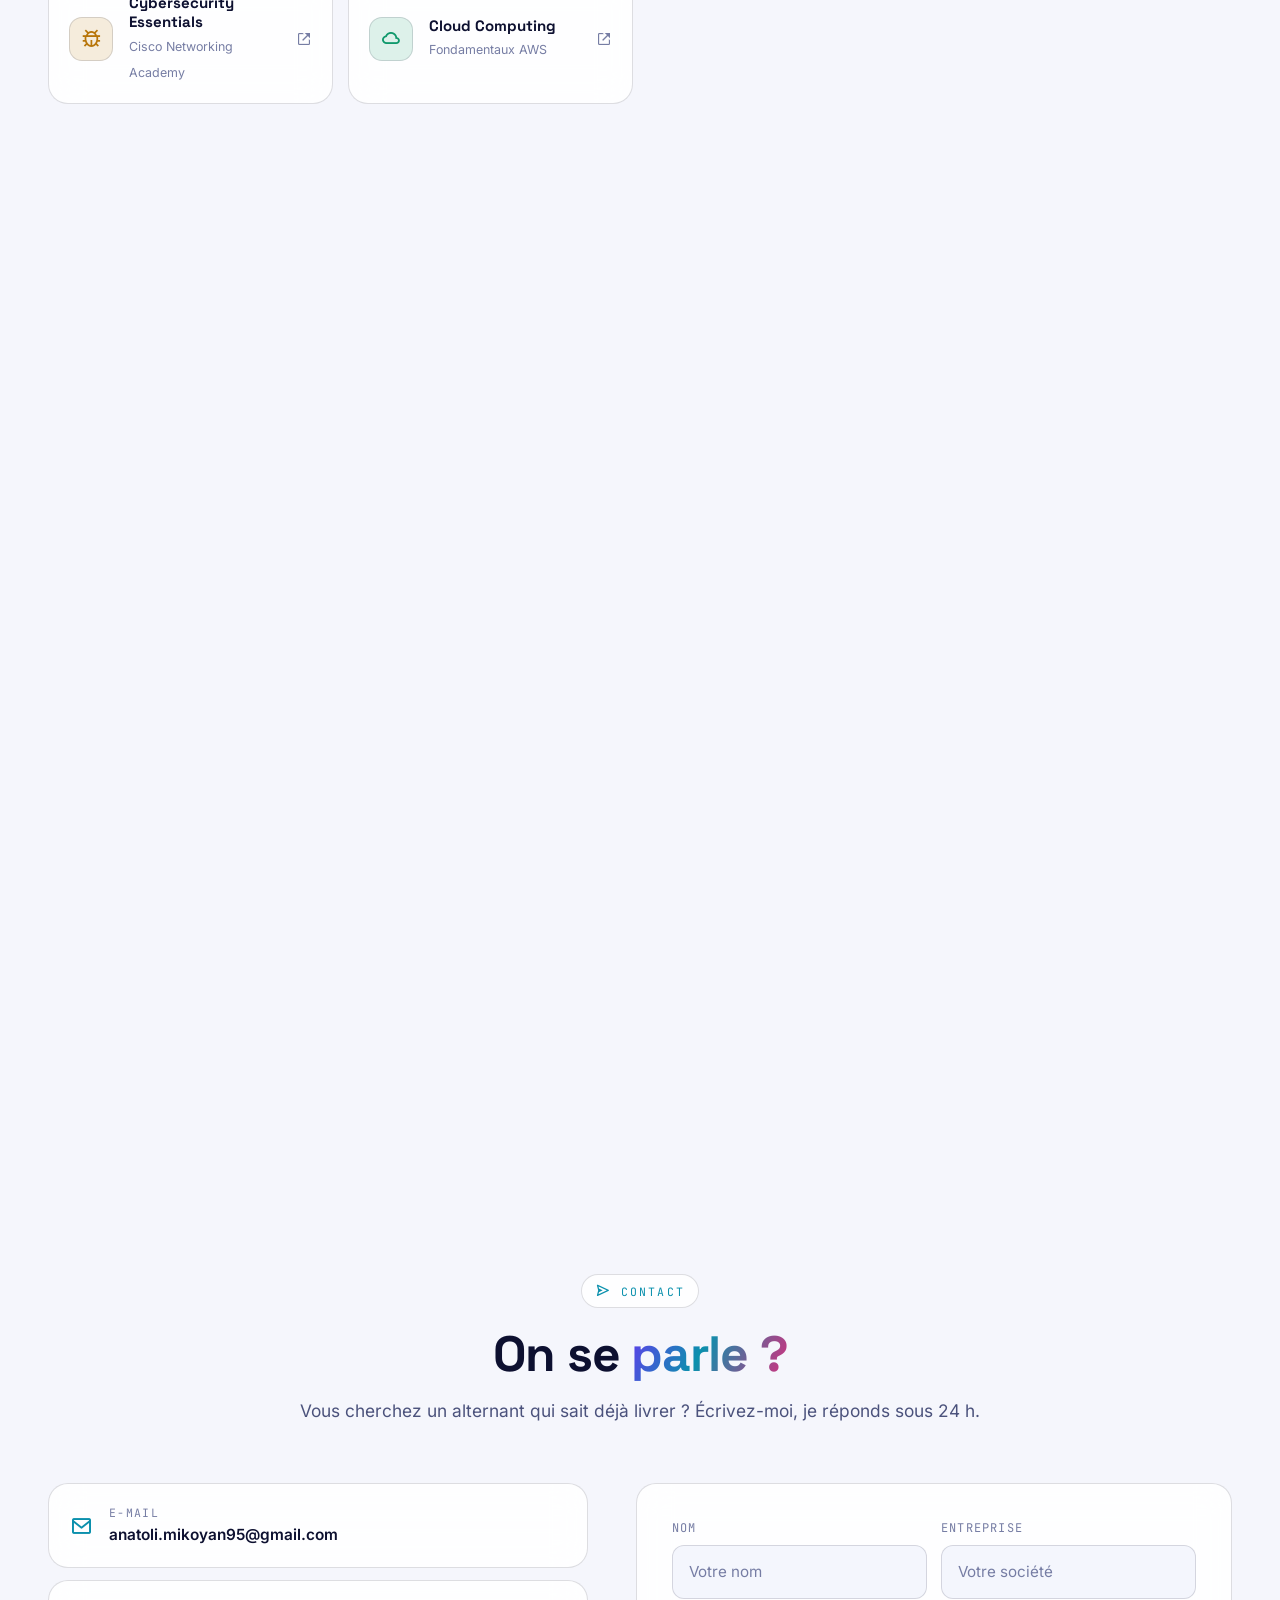
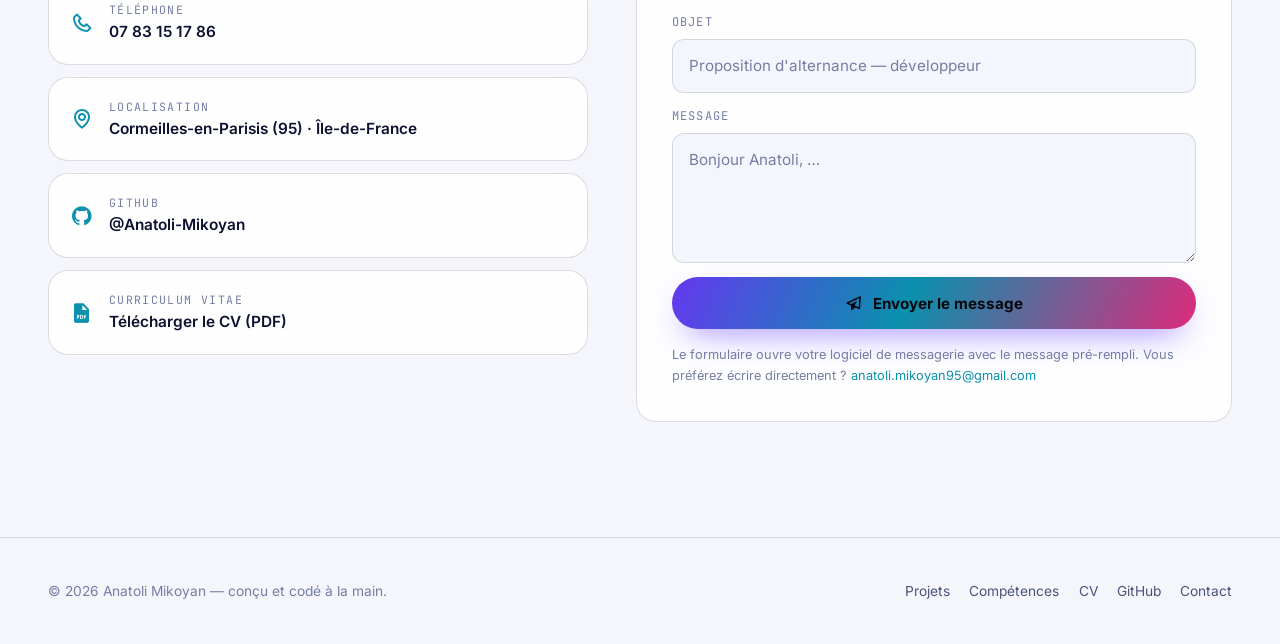
==== commit a63afd21: "Repositionnement du profil vers l'IA et Python Le Bachelor visé est un Bachelor Intelligence Artific" ====
--- a/index.html
+++ b/index.html
@@ -3,21 +3,21 @@
   <head>
     <meta charset="UTF-8" />
     <meta name="viewport" content="width=device-width, initial-scale=1.0" />
-    <title>Anatoli Mikoyan — Développeur Full-Stack | Alternance IA 2026</title>
+    <title>Anatoli Mikoyan — Développeur IA &amp; Python | Alternance octobre 2026</title>
 
     <meta
       name="description"
-      content="Développeur full-stack (Java/Spring Boot, React, PostgreSQL). Créateur de TradeVIQ. Recherche une alternance à partir d'octobre 2026 pour la 3e année de Bachelor Intelligence Artificielle à l'ETNA."
+      content="Développeur orienté IA et Python. Créateur de TradeVIQ : coach IA branché sur un LLM, service Python de collecte de données, analytics. Recherche une alternance Développeur IA / Python / Data à partir d'octobre 2026 — Bachelor Intelligence Artificielle à l'ETNA."
     />
     <meta name="author" content="Anatoli Mikoyan" />
     <meta name="theme-color" content="#05060f" />
 
     <meta property="og:type" content="website" />
     <meta property="og:locale" content="fr_FR" />
-    <meta property="og:title" content="Anatoli Mikoyan — Développeur Full-Stack | Alternance IA 2026" />
+    <meta property="og:title" content="Anatoli Mikoyan — Développeur IA &amp; Python | Alternance octobre 2026" />
     <meta
       property="og:description"
-      content="Créateur de TradeVIQ, SaaS full-stack en production. En recherche d'alternance pour le Bachelor IA de l'ETNA — rentrée octobre 2026."
+      content="Créateur de TradeVIQ : coach IA sur LLM, service Python de données, analytics. Alternance Développeur IA / Python recherchée pour octobre 2026 — Bachelor IA à l'ETNA."
     />
     <!-- URL absolue : les aperçus LinkedIn / WhatsApp n'acceptent pas les chemins relatifs -->
     <meta property="og:url" content="https://anatoli-mikoyan.github.io/Portfolio-Anatoli-Mikoyan/" />
@@ -95,11 +95,12 @@
             </div>
 
             <p class="lead reveal" style="--d: 180ms">
-              21 ans, <strong>BTS SIO SLAM</strong> en poche et une obsession : construire des produits qui
-              tournent vraiment. Sur les douze derniers mois j'ai conçu et mis en production
-              <strong>TradeVIQ</strong>, un SaaS complet — Spring Boot, React, PostgreSQL, paiements Stripe et
-              coach IA. Je rejoins le <strong>Bachelor Intelligence Artificielle de l'ETNA</strong> en octobre
-              2026 et je cherche l'entreprise qui m'accueillera en alternance.
+              21 ans, <strong>BTS SIO SLAM</strong> en poche. Sur les douze derniers mois j'ai construit et mis
+              en production <strong>TradeVIQ</strong>, un SaaS où l'IA fait le produit : un
+              <strong>coach branché sur un LLM</strong>, un <strong>service Python</strong> qui collecte et
+              normalise les données de plusieurs API, et toute la couche analytics. Je rejoins le
+              <strong>Bachelor Intelligence Artificielle de l'ETNA</strong> en octobre 2026 et je cherche une
+              alternance <strong>développeur IA, Python ou data</strong>.
             </p>
 
             <div class="hero-actions reveal" style="--d: 240ms">
@@ -132,9 +133,9 @@
               <span class="ring" aria-hidden="true"></span>
               <span class="ring r2" aria-hidden="true"></span>
               <img src="images/moi.jpeg" alt="Portrait illustré d'Anatoli Mikoyan" width="340" height="340" />
-              <span class="float-chip fc1"><i class="bx bxl-java"></i> Spring Boot</span>
-              <span class="float-chip fc2"><i class="bx bxl-react"></i> React + TS</span>
-              <span class="float-chip fc3"><i class="bx bx-brain"></i> IA</span>
+              <span class="float-chip fc1"><i class="bx bxl-python"></i> Python</span>
+              <span class="float-chip fc2"><i class="bx bx-brain"></i> LLM &amp; IA</span>
+              <span class="float-chip fc3"><i class="bx bx-data"></i> Data</span>
             </div>
           </div>
         </div>
@@ -148,20 +149,20 @@
       <!-- ==================================================== BANDEAU TECH -->
       <div class="marquee" aria-hidden="true">
         <div class="marquee-track" id="marquee">
+          <span><i class="bx bxl-python"></i> Python</span>
+          <span><i class="bx bx-brain"></i> LLM &amp; IA générative</span>
+          <span><i class="bx bx-message-square-dots"></i> Prompt engineering</span>
+          <span><i class="bx bx-data"></i> Data &amp; analytics</span>
+          <span><i class="bx bxl-postgresql"></i> PostgreSQL</span>
+          <span><i class="bx bx-search-alt"></i> SQL</span>
           <span><i class="bx bxl-java"></i> Java 21</span>
           <span><i class="bx bx-leaf"></i> Spring Boot</span>
           <span><i class="bx bxl-react"></i> React 19</span>
           <span><i class="bx bxl-typescript"></i> TypeScript</span>
-          <span><i class="bx bxl-python"></i> Python</span>
-          <span><i class="bx bxl-postgresql"></i> PostgreSQL</span>
-          <span><i class="bx bxl-tailwind-css"></i> Tailwind</span>
           <span><i class="bx bxl-docker"></i> Docker</span>
           <span><i class="bx bxl-git"></i> Git</span>
-          <span><i class="bx bxl-php"></i> PHP</span>
-          <span><i class="bx bx-shield-quarter"></i> JWT / Spring Security</span>
-          <span><i class="bx bx-credit-card"></i> Stripe</span>
-          <span><i class="bx bx-brain"></i> LLM &amp; Prompting</span>
           <span><i class="bx bxl-tux"></i> Linux / Debian</span>
+          <span><i class="bx bx-shield-quarter"></i> API REST &amp; JWT</span>
         </div>
       </div>
 
@@ -194,9 +195,9 @@
               <span class="step">Étape 2 — En cours</span>
               <h3>Je construis TradeVIQ</h3>
               <p>
-                Depuis le BTS, je développe seul un vrai produit SaaS de bout en bout : back-end Spring Boot,
-                front React/TypeScript, base PostgreSQL, abonnements Stripe, connexions aux brokers et coach
-                IA. C'est là que j'ai le plus appris — et c'est en ligne.
+                Depuis le BTS, je développe seul un vrai produit SaaS de bout en bout. Ce qui m'a le plus
+                appris, c'est la partie IA : brancher un LLM sur des données réelles, écrire le service Python
+                qui les collecte et les normalise, et transformer tout ça en analyses utiles. C'est en ligne.
               </p>
             </article>
 
@@ -206,8 +207,8 @@
               <h3>Bachelor IA à l'ETNA</h3>
               <p>
                 J'intègre la 3<sup>e</sup> année du Bachelor Intelligence Artificielle de l'ETNA
-                (Ivry-sur-Seine), titre RNCP niveau 6. Objectif : transformer ma pratique du dev full-stack en
-                vraie compétence data &amp; IA, puis enchaîner sur le MSc IA &amp; Big Data.
+                (Ivry-sur-Seine), titre RNCP niveau 6 : Python, données, machine learning et mise en production
+                de modèles. Objectif ensuite : le MSc Intelligence Artificielle &amp; Big Data.
               </p>
             </article>
           </div>
@@ -215,14 +216,20 @@
           <div class="card search-card reveal">
             <h3>🎯 Ce que je cherche exactement</h3>
             <p>
-              Une alternance de développeur — full-stack, back-end ou orientée IA — dans une équipe où je peux
-              livrer du code utile dès les premières semaines. Le rythme ETNA est pensé pour l'entreprise :
-              je suis présent <strong>tous les jours sauf un vendredi toutes les trois semaines</strong>.
+              Une alternance tournée <strong>IA, Python ou data</strong>, dans une équipe où je peux livrer du
+              code utile dès les premières semaines. Le rythme ETNA est pensé pour l'entreprise : je suis
+              présent <strong>tous les jours sauf un vendredi toutes les trois semaines</strong>.
             </p>
+            <div class="chip-row" style="margin-bottom: 1.6rem">
+              <span class="chip">Développeur IA (junior)</span><span class="chip">Développeur Python</span
+              ><span class="chip">AI Developer</span><span class="chip">Machine Learning Engineer</span
+              ><span class="chip">Data Analyst</span><span class="chip">Data Engineer</span
+              ><span class="chip">Développeur back-end Python</span><span class="chip">Ingénieur logiciel IA</span>
+            </div>
             <div class="search-list">
               <div>
                 <dt>Poste</dt>
-                <dd>Développeur full-stack / back-end / IA</dd>
+                <dd>Développeur IA · Python · Data</dd>
               </div>
               <div>
                 <dt>Contrat</dt>
@@ -323,9 +330,12 @@
                 d'autres utilisent.
               </p>
               <p>
-                Aujourd'hui je veux ajouter la couche qui me manque : les <strong>modèles</strong>. Comprendre
-                le machine learning, la donnée, et savoir intégrer proprement de l'IA dans un produit plutôt
-                que d'appeler une API au hasard. C'est exactement l'objet du Bachelor IA de l'ETNA — et une
+                C'est la partie IA de TradeVIQ qui a décidé de la suite. Faire tourner un LLM dans un vrai
+                produit, ce n'est pas appeler une API : il faut cadrer les prompts, poser des garde-fous,
+                surveiller le coût, et surtout préparer les données pour que le modèle ait quelque chose de
+                propre à analyser. C'est ce travail-là que je veux faire à plein temps. Aujourd'hui il me
+                manque les <strong>modèles</strong> eux-mêmes — le machine learning, la statistique, le
+                traitement de données à l'échelle. C'est exactement l'objet du Bachelor IA de l'ETNA, et une
                 alternance est le meilleur endroit pour l'apprendre pour de vrai.
               </p>
 
@@ -459,8 +469,8 @@
                   </div>
                   <div class="tl-org">Projet personnel à temps plein</div>
                   <ul>
-                    <li>Conception et développement d'un SaaS complet, seul, de A à Z</li>
-                    <li>Spring Boot · React/TypeScript · PostgreSQL · Stripe · Docker</li>
+                    <li>Coach IA sur LLM, service Python de collecte de données, analytics</li>
+                    <li>Back-end Spring Boot · PostgreSQL · front React/TypeScript · Docker</li>
                     <li>Mise en production, monitoring et itérations sur les retours utilisateurs</li>
                   </ul>
                   <div class="chip-row">
@@ -538,7 +548,7 @@
             <div class="featured-body">
               <span class="featured-tag"><i class="bx bxs-star"></i> Projet phare</span>
               <h3><span class="grad">TradeVIQ</span></h3>
-              <div class="featured-role">SaaS full-stack · conçu et développé seul · 2025 — 2026</div>
+              <div class="featured-role">SaaS orienté IA · conçu et développé seul · 2025 — 2026</div>
               <p>
                 Une plateforme web qui aide les traders à analyser leurs performances et à corriger leurs
                 erreurs de comportement. Les trades sont importés automatiquement depuis le broker, analysés,
@@ -546,32 +556,36 @@
               </p>
               <ul class="feature-list">
                 <li>
-                  <i class="bx bx-check-circle"></i><span>Back-end <strong>Java 21 / Spring Boot</strong> : API REST
-                  sécurisée, authentification JWT, rate limiting, WebSocket temps réel</span>
+                  <i class="bx bx-check-circle"></i><span><strong>Coach IA branché sur un LLM</strong> :
+                  détection des schémas de comportement à risque, rapports hebdomadaires générés
+                  automatiquement — conception du prompting, des garde-fous et du contrôle de coût</span>
                 </li>
                 <li>
-                  <i class="bx bx-check-circle"></i><span>Front <strong>React 19 + TypeScript</strong> et Tailwind —
-                  une trentaine d'écrans : dashboard, journal, analytics, backtest, checklists</span>
+                  <i class="bx bx-check-circle"></i><span><strong>Service Python</strong> de synchronisation
+                  avec les API brokers (cTrader, TradeLocker, MetaTrader) : collecte, normalisation et
+                  rapprochement des données</span>
                 </li>
                 <li>
-                  <i class="bx bx-check-circle"></i><span>Synchronisation automatique avec les brokers
-                  <strong>cTrader, TradeLocker et MetaTrader</strong> via un pont Python</span>
+                  <i class="bx bx-check-circle"></i><span><strong>Traitement et analyse de données</strong> :
+                  win rate, profit factor, drawdown, agrégations temporelles et restitution graphique</span>
                 </li>
                 <li>
-                  <i class="bx bx-check-circle"></i><span>Abonnements <strong>Stripe</strong> (essai gratuit,
-                  webhooks idempotents, anti-fraude) et rapports hebdomadaires par e-mail</span>
+                  <i class="bx bx-check-circle"></i><span>Back-end <strong>Java 21 / Spring Boot</strong> et
+                  <strong>PostgreSQL</strong> : API REST sécurisée, authentification JWT, WebSocket temps
+                  réel</span>
                 </li>
                 <li>
-                  <i class="bx bx-check-circle"></i><span><strong>PostgreSQL</strong>, Docker et déploiement
-                  continu — le service tourne en production</span>
+                  <i class="bx bx-check-circle"></i><span>Front <strong>React 19 + TypeScript</strong>,
+                  abonnements <strong>Stripe</strong>, Docker et déploiement continu — le service tourne en
+                  production</span>
                 </li>
               </ul>
               <div class="chip-row">
-                <span class="chip">Java 21</span><span class="chip">Spring Boot</span
-                ><span class="chip">React 19</span><span class="chip">TypeScript</span
-                ><span class="chip">PostgreSQL</span><span class="chip">Python</span
-                ><span class="chip">Stripe</span><span class="chip">Docker</span
-                ><span class="chip">JWT</span><span class="chip">IA</span>
+                <span class="chip">Python</span><span class="chip">LLM / IA</span
+                ><span class="chip">Prompt engineering</span><span class="chip">Data</span
+                ><span class="chip">PostgreSQL</span><span class="chip">Java 21</span
+                ><span class="chip">Spring Boot</span><span class="chip">React 19</span
+                ><span class="chip">TypeScript</span><span class="chip">Docker</span>
               </div>
             </div>
             <div class="featured-media">
@@ -804,6 +818,39 @@
           <div class="skills-grid">
             <article class="card skill-group reveal">
               <div class="skill-group-head">
+                <span class="now-icon i-pink" style="margin: 0; width: 40px; height: 40px; font-size: 1.2rem"
+                  ><i class="bx bx-brain"></i
+                ></span>
+                <h3>IA · Python · Data</h3>
+              </div>
+              <div class="skill">
+                <div class="skill-top"><span class="skill-name">Python (services, scripts, données)</span><span class="skill-lvl">Intermédiaire</span></div>
+                <div class="bar"><i data-w="55"></i></div>
+              </div>
+              <div class="skill">
+                <div class="skill-top"><span class="skill-name">Intégration d'API LLM dans un produit</span><span class="skill-lvl">Avancé</span></div>
+                <div class="bar"><i data-w="76"></i></div>
+              </div>
+              <div class="skill">
+                <div class="skill-top"><span class="skill-name">Prompt engineering &amp; garde-fous</span><span class="skill-lvl">Avancé</span></div>
+                <div class="bar"><i data-w="78"></i></div>
+              </div>
+              <div class="skill">
+                <div class="skill-top"><span class="skill-name">Assistants de code (Claude, Copilot)</span><span class="skill-lvl">Avancé</span></div>
+                <div class="bar"><i data-w="82"></i></div>
+              </div>
+              <div class="skill">
+                <div class="skill-top"><span class="skill-name">Analyse de données &amp; métriques</span><span class="skill-lvl">Intermédiaire</span></div>
+                <div class="bar"><i data-w="58"></i></div>
+              </div>
+              <div class="skill">
+                <div class="skill-top"><span class="skill-name">Machine learning</span><span class="skill-lvl">En cours — ETNA 2026</span></div>
+                <div class="bar"><i data-w="32"></i></div>
+              </div>
+            </article>
+
+            <article class="card skill-group reveal" style="--d: 80ms">
+              <div class="skill-group-head">
                 <span class="now-icon i-violet" style="margin: 0; width: 40px; height: 40px; font-size: 1.2rem"
                   ><i class="bx bx-code-alt"></i
                 ></span>
@@ -822,10 +869,6 @@
                 <div class="bar"><i data-w="55"></i></div>
               </div>
               <div class="skill">
-                <div class="skill-top"><span class="skill-name">Python</span><span class="skill-lvl">Débutant</span></div>
-                <div class="bar"><i data-w="32"></i></div>
-              </div>
-              <div class="skill">
                 <div class="skill-top"><span class="skill-name">PHP</span><span class="skill-lvl">Débutant</span></div>
                 <div class="bar"><i data-w="38"></i></div>
               </div>
@@ -835,7 +878,7 @@
               </div>
             </article>
 
-            <article class="card skill-group reveal" style="--d: 80ms">
+            <article class="card skill-group reveal" style="--d: 160ms">
               <div class="skill-group-head">
                 <span class="now-icon i-cyan" style="margin: 0; width: 40px; height: 40px; font-size: 1.2rem"
                   ><i class="bx bx-server"></i
@@ -861,35 +904,6 @@
               <div class="skill">
                 <div class="skill-top"><span class="skill-name">Docker &amp; déploiement</span><span class="skill-lvl">Débutant</span></div>
                 <div class="bar"><i data-w="38"></i></div>
-              </div>
-            </article>
-
-            <article class="card skill-group reveal" style="--d: 160ms">
-              <div class="skill-group-head">
-                <span class="now-icon i-pink" style="margin: 0; width: 40px; height: 40px; font-size: 1.2rem"
-                  ><i class="bx bx-brain"></i
-                ></span>
-                <h3>IA &amp; data</h3>
-              </div>
-              <div class="skill">
-                <div class="skill-top"><span class="skill-name">Intégration d'API LLM dans un produit</span><span class="skill-lvl">Avancé</span></div>
-                <div class="bar"><i data-w="76"></i></div>
-              </div>
-              <div class="skill">
-                <div class="skill-top"><span class="skill-name">Prompt engineering &amp; garde-fous</span><span class="skill-lvl">Avancé</span></div>
-                <div class="bar"><i data-w="78"></i></div>
-              </div>
-              <div class="skill">
-                <div class="skill-top"><span class="skill-name">Assistants de code (Claude, Copilot)</span><span class="skill-lvl">Avancé</span></div>
-                <div class="bar"><i data-w="82"></i></div>
-              </div>
-              <div class="skill">
-                <div class="skill-top"><span class="skill-name">Analyse de données &amp; métriques</span><span class="skill-lvl">Intermédiaire</span></div>
-                <div class="bar"><i data-w="58"></i></div>
-              </div>
-              <div class="skill">
-                <div class="skill-top"><span class="skill-name">Machine learning</span><span class="skill-lvl">En cours — ETNA 2026</span></div>
-                <div class="bar"><i data-w="32"></i></div>
               </div>
             </article>
 
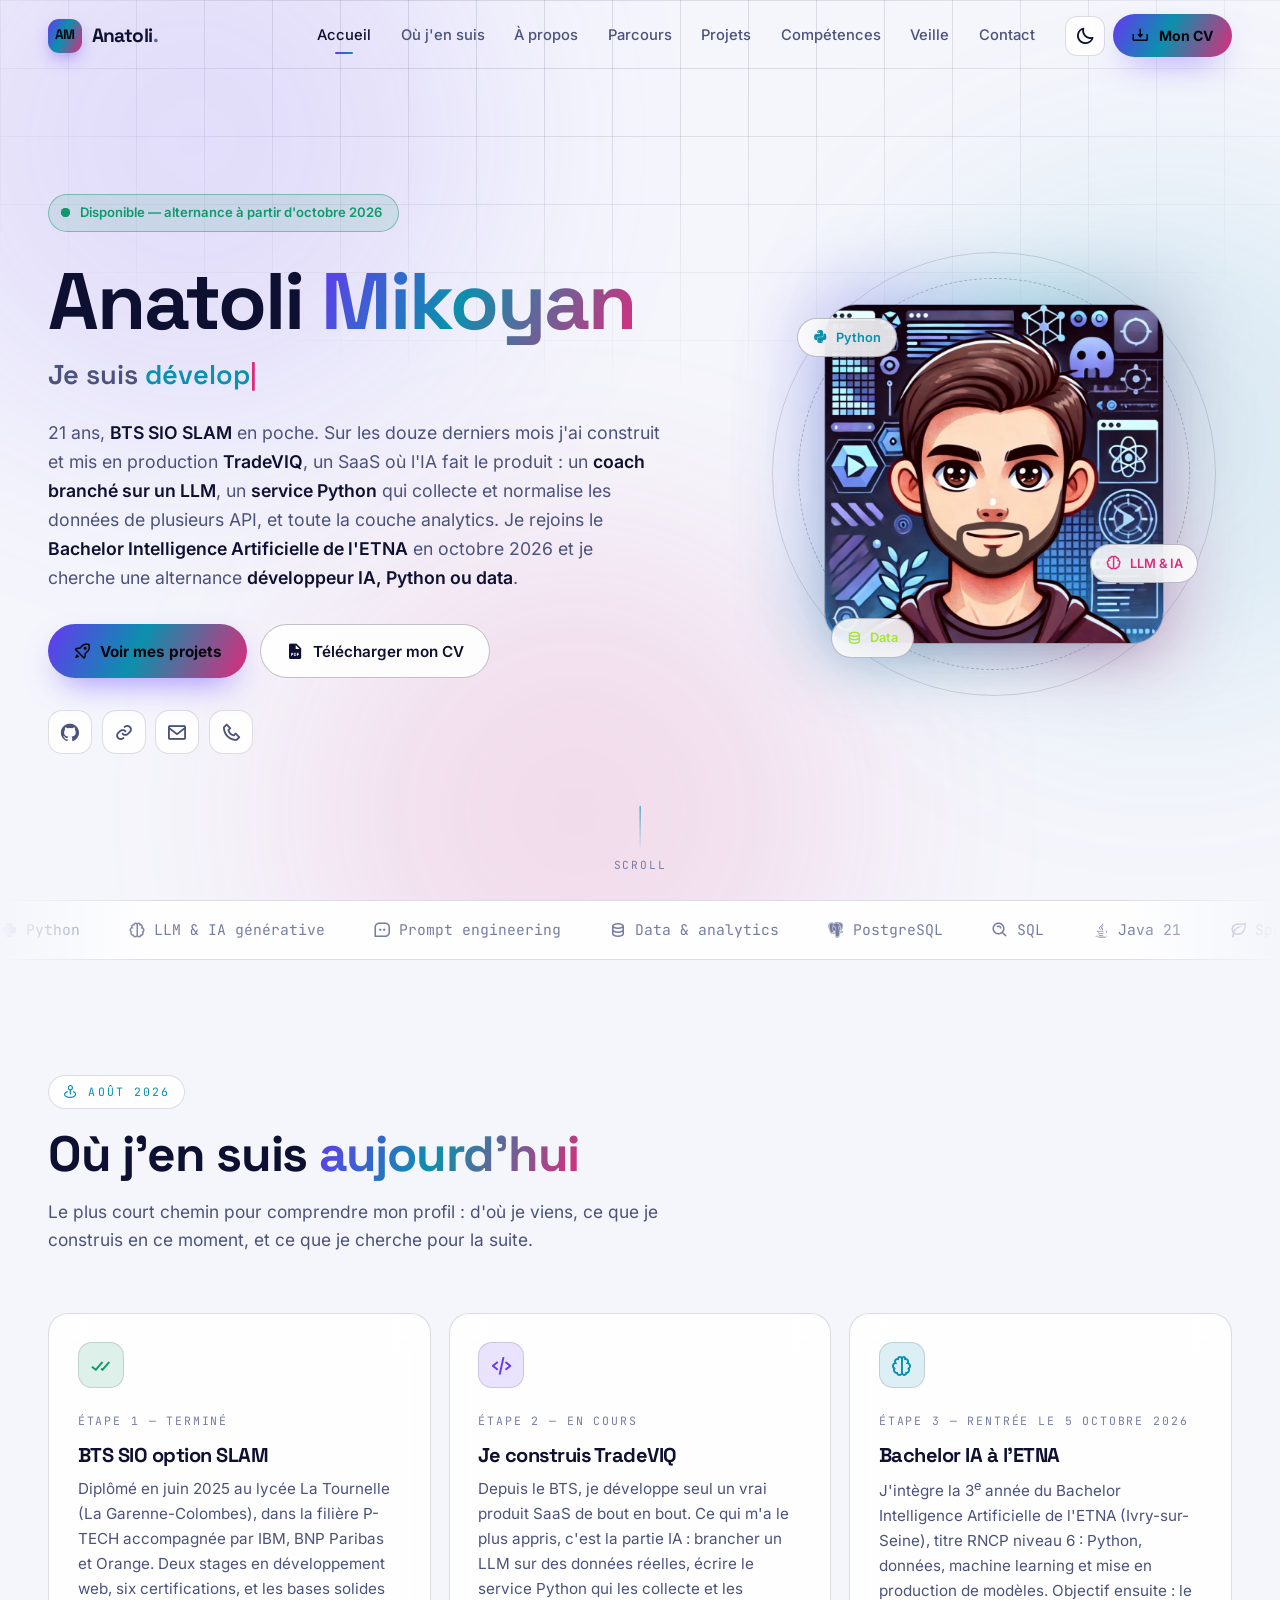
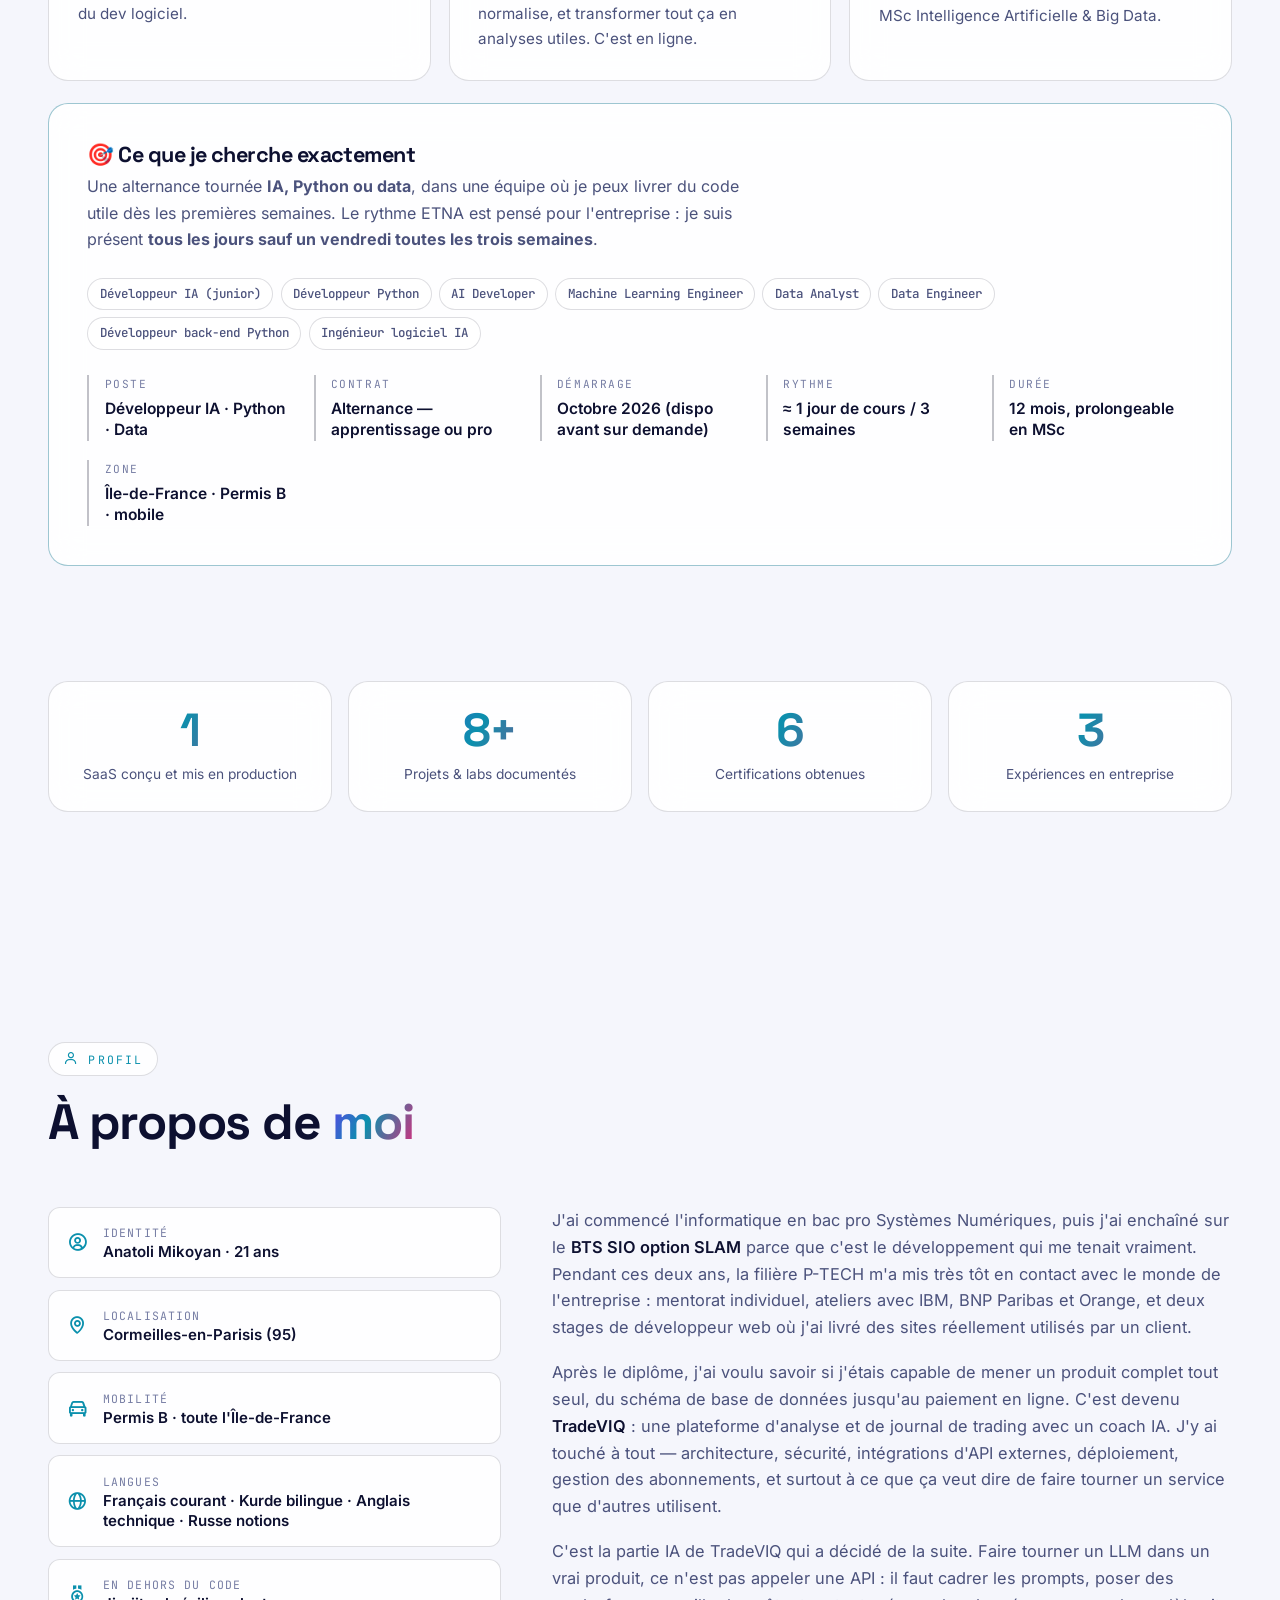
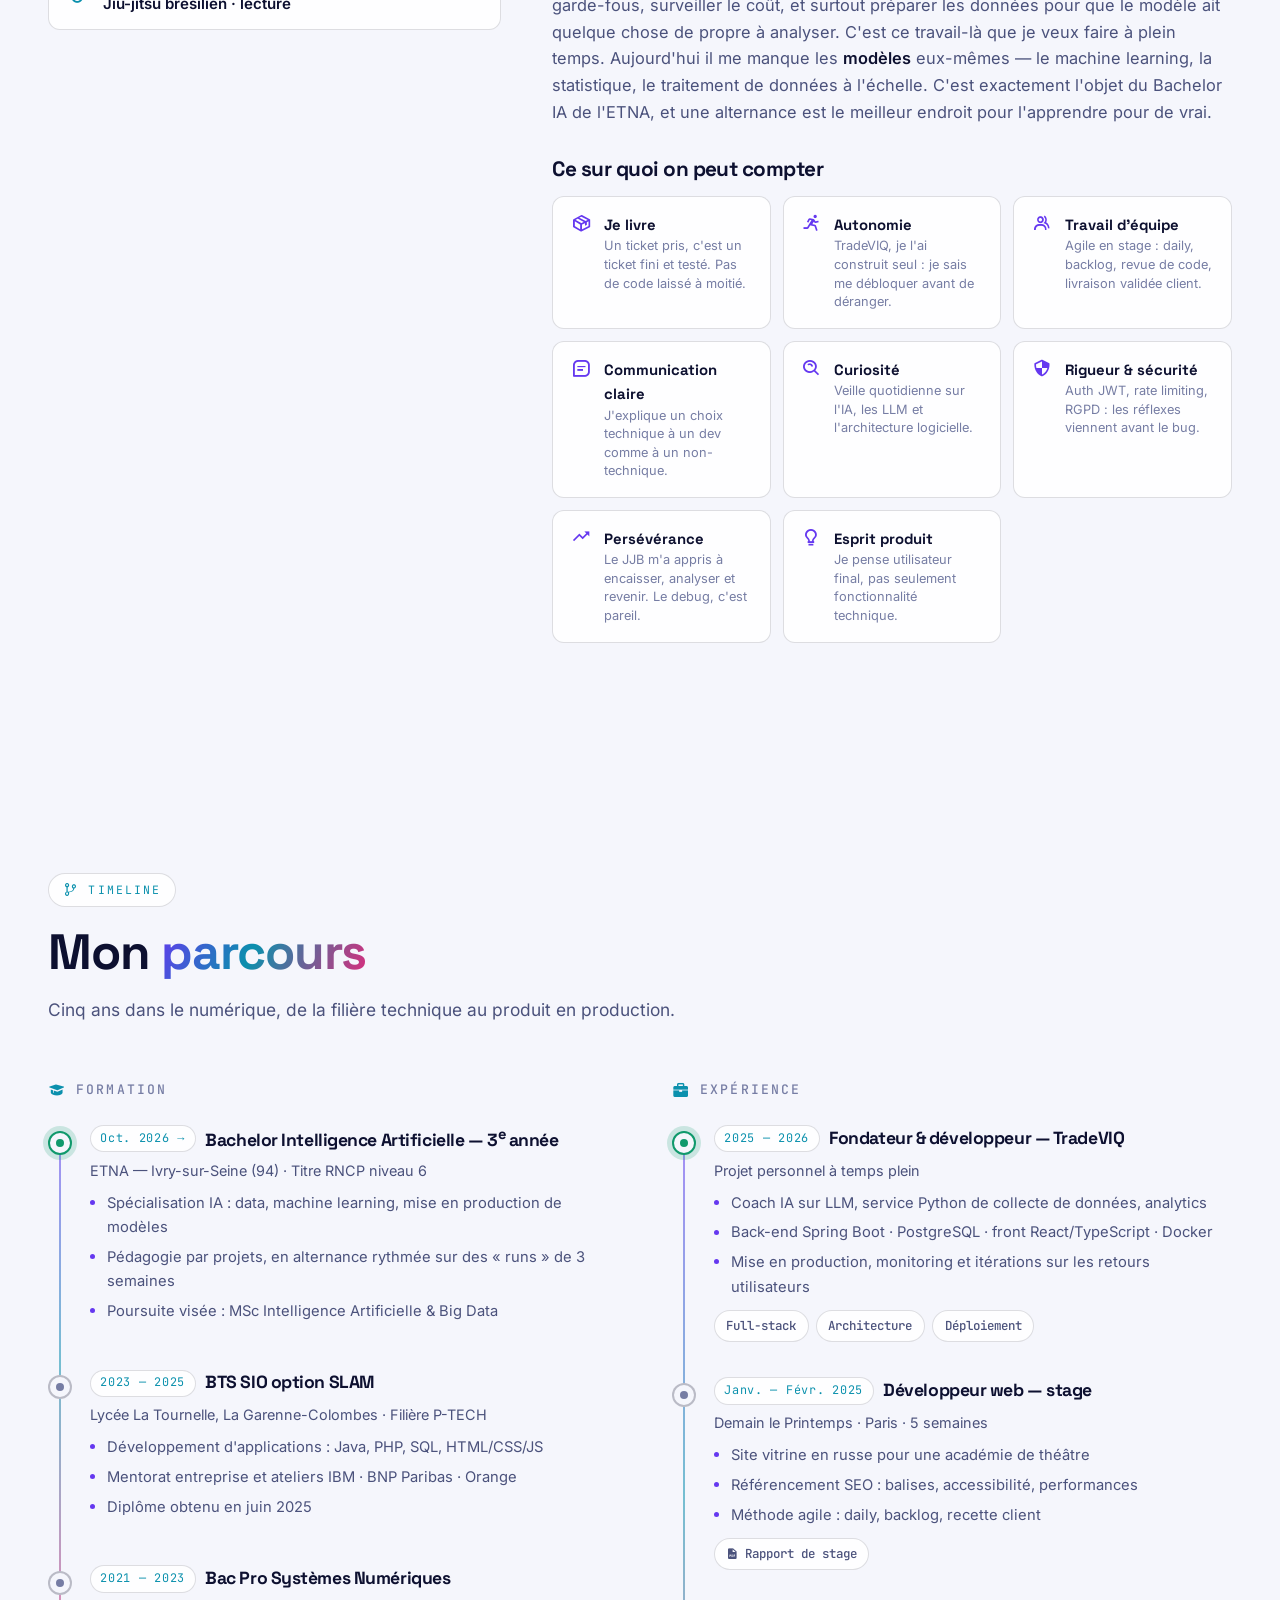
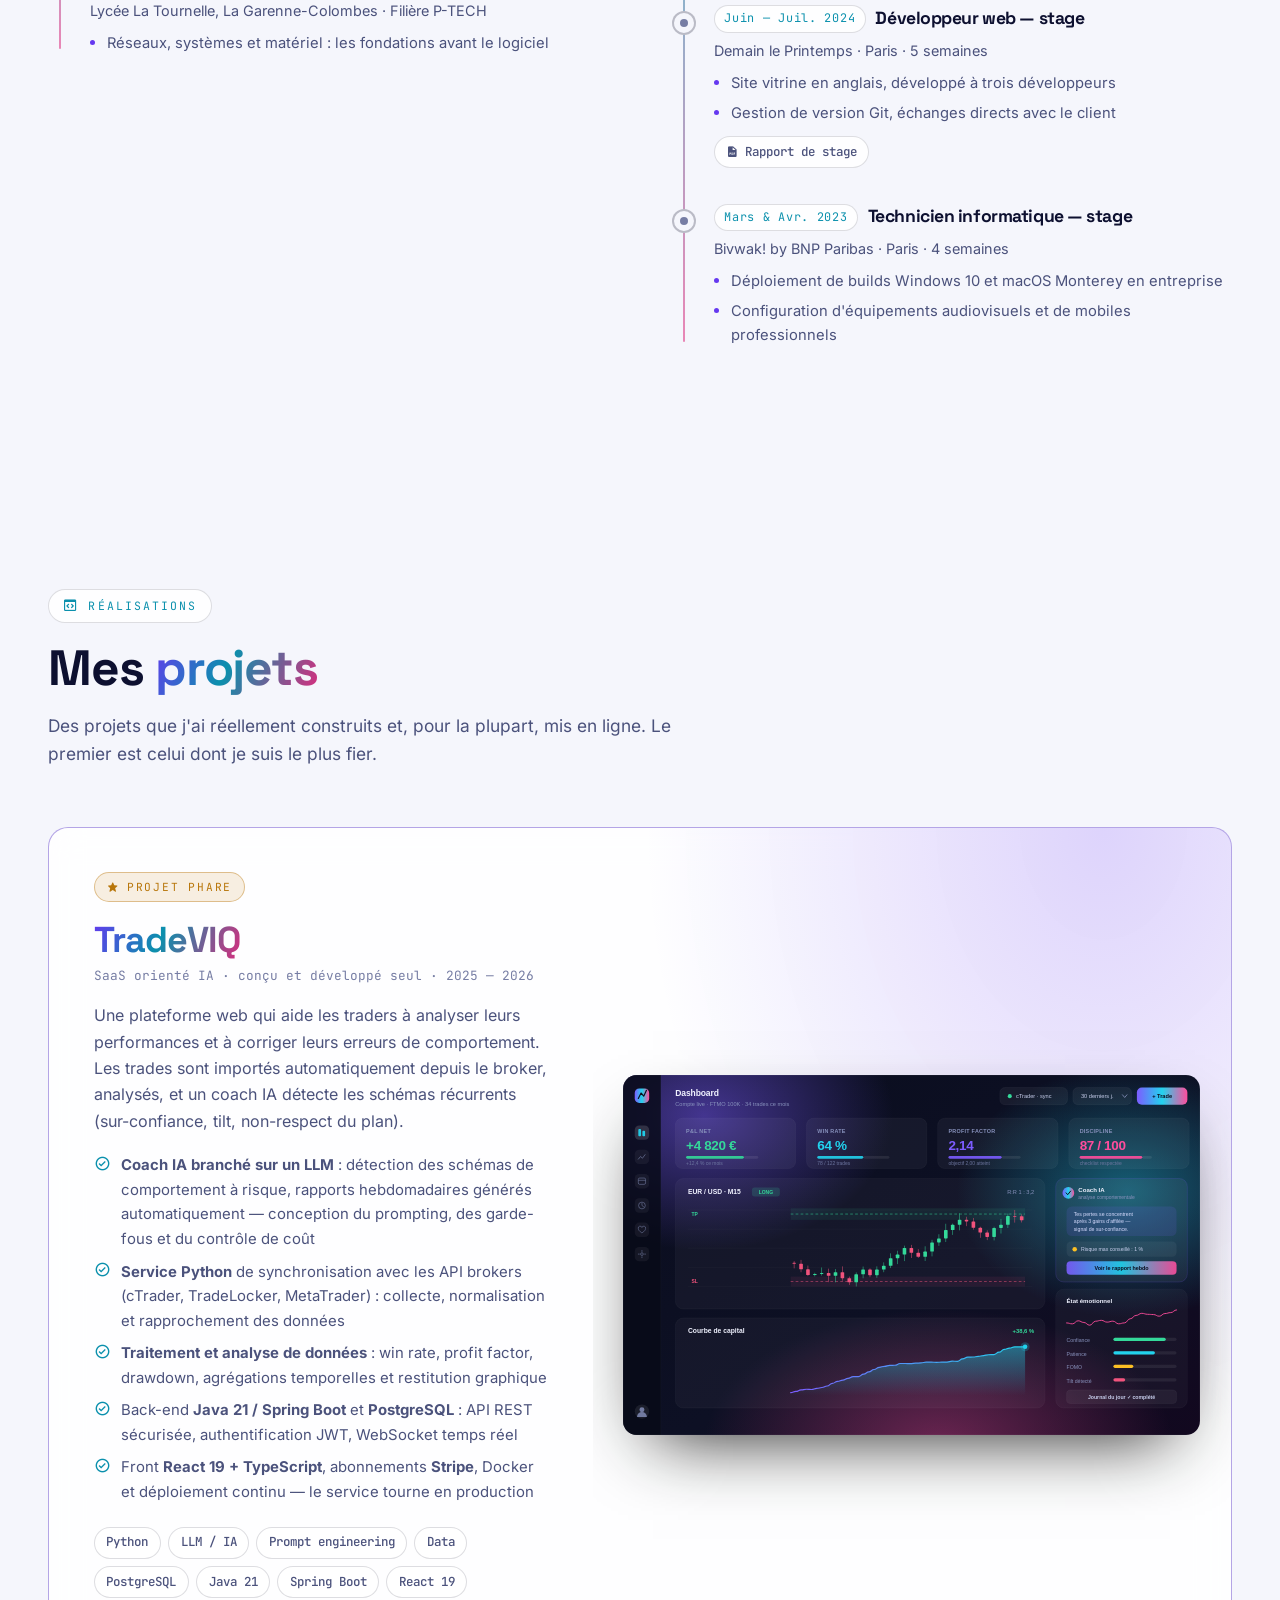
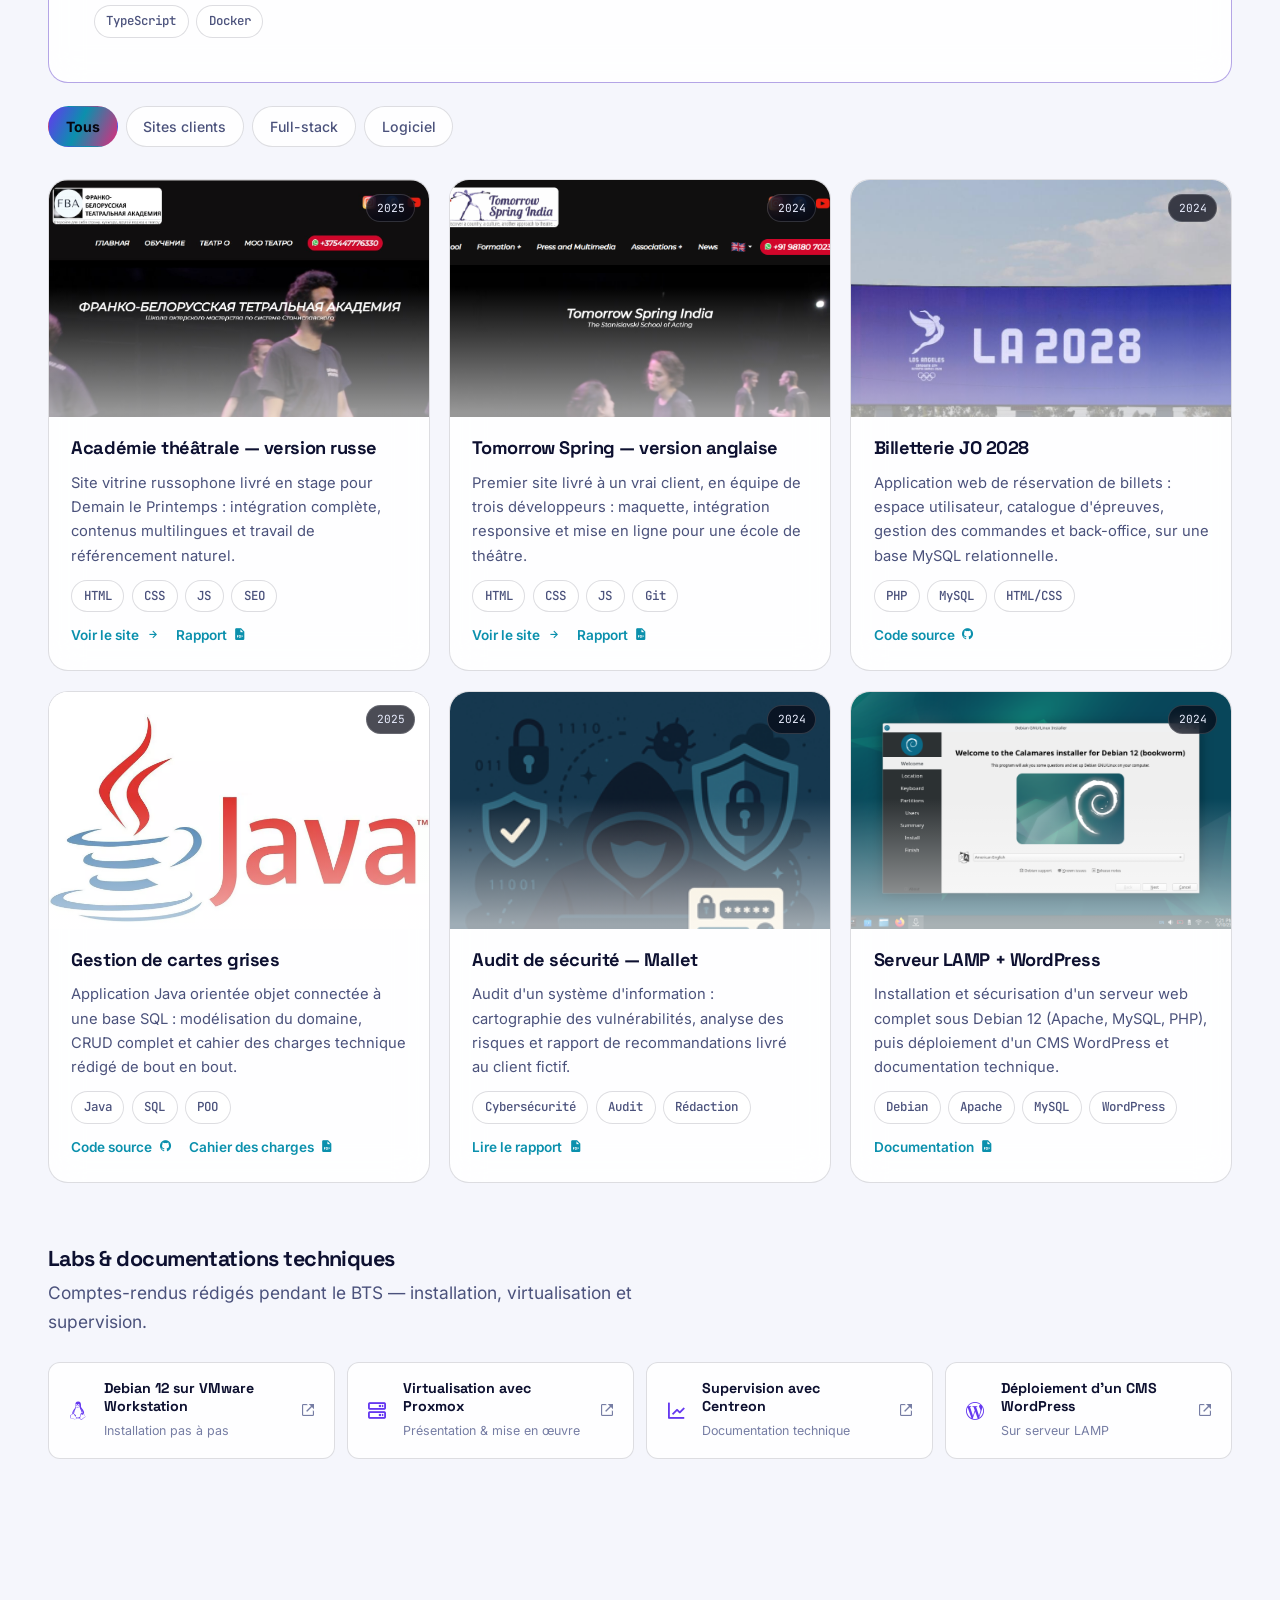
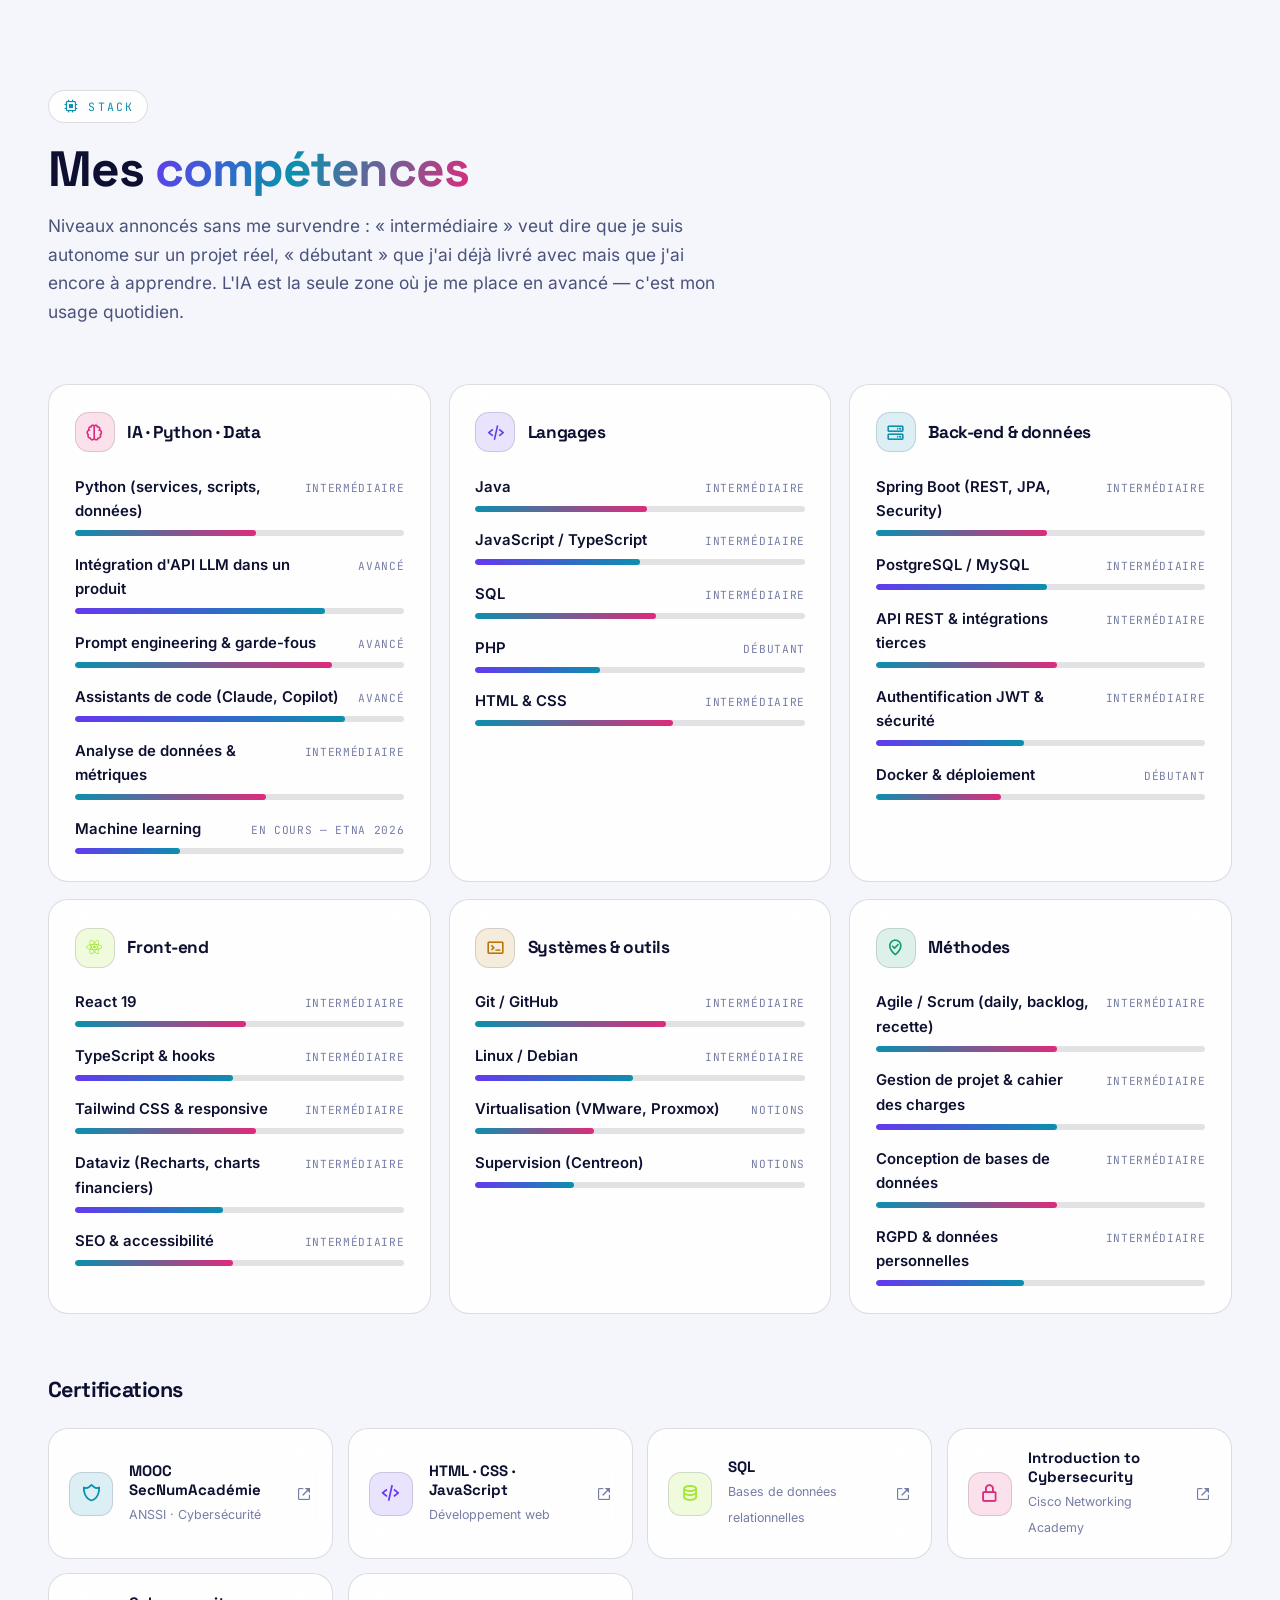
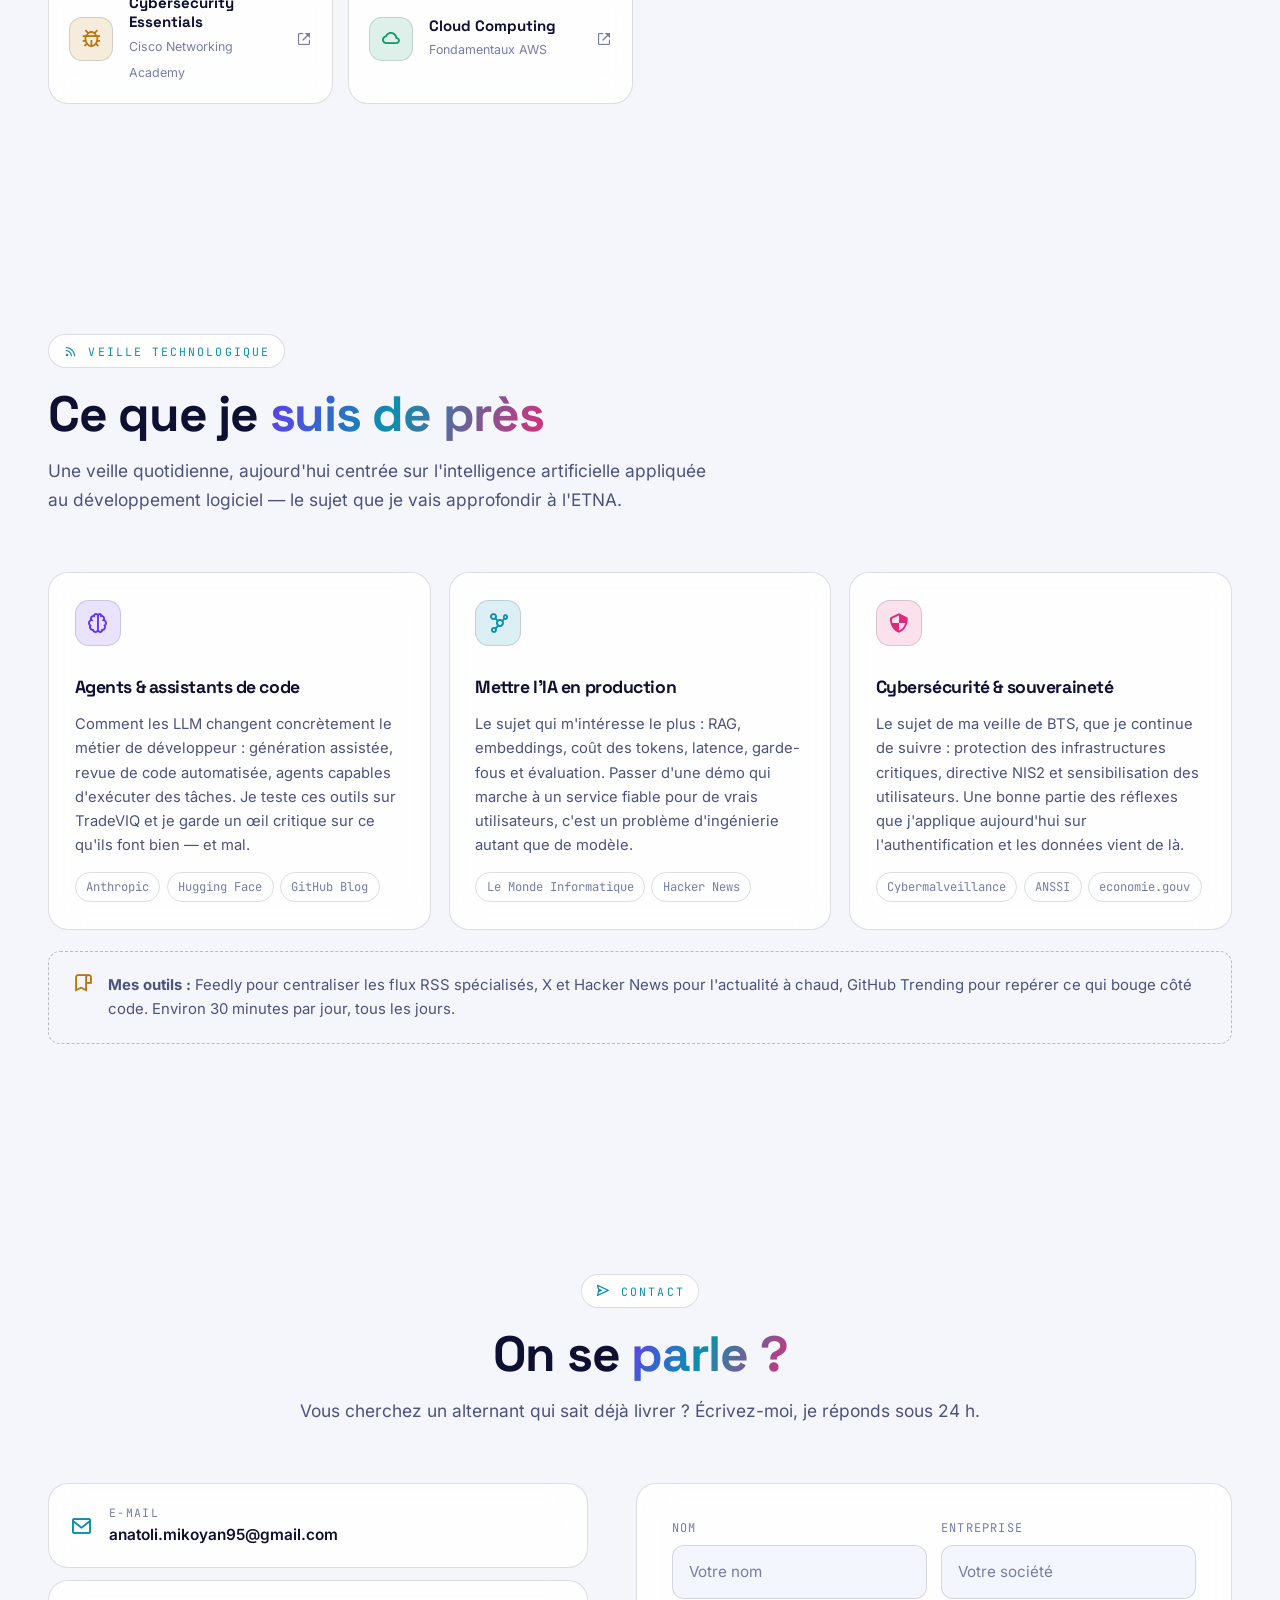
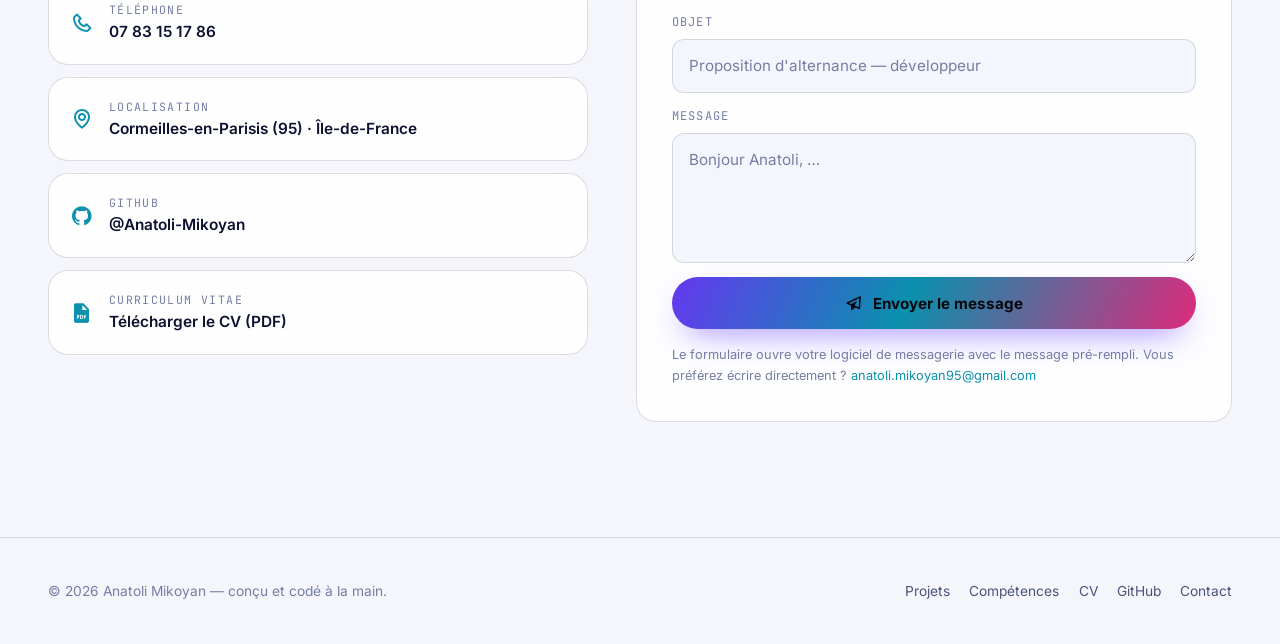
==== commit dbe1854e: "Corrige les animations manquées au scroll et les noms de fichiers Compteurs et révélations Les compt" ====
--- a/index.html
+++ b/index.html
@@ -37,6 +37,12 @@
   </head>
 
   <body>
+    <script>
+      // Posé avant tout rendu : les états initiaux « invisible » ne s'appliquent
+      // que si JavaScript tourne. Sans JS, la page s'affiche entièrement.
+      document.documentElement.classList.add("js");
+    </script>
+
     <div class="scroll-progress" id="progress"></div>
 
     <!-- décor de fond -->
@@ -260,19 +266,19 @@
       <section style="padding-top: 0">
         <div class="wrap stats">
           <div class="card stat reveal">
-            <div class="num" data-count="1" data-suffix="">0</div>
+            <div class="num" data-count="1" data-suffix="">1</div>
             <div class="label">SaaS conçu et mis en production</div>
           </div>
           <div class="card stat reveal" style="--d: 80ms">
-            <div class="num" data-count="8" data-suffix="+">0</div>
+            <div class="num" data-count="8" data-suffix="+">8+</div>
             <div class="label">Projets &amp; labs documentés</div>
           </div>
           <div class="card stat reveal" style="--d: 160ms">
-            <div class="num" data-count="6" data-suffix="">0</div>
+            <div class="num" data-count="6" data-suffix="">6</div>
             <div class="label">Certifications obtenues</div>
           </div>
           <div class="card stat reveal" style="--d: 240ms">
-            <div class="num" data-count="3" data-suffix="">0</div>
+            <div class="num" data-count="3" data-suffix="">3</div>
             <div class="label">Expériences en entreprise</div>
           </div>
         </div>
@@ -491,7 +497,7 @@
                     <li>Méthode agile : daily, backlog, recette client</li>
                   </ul>
                   <div class="chip-row">
-                    <a class="chip" href="RAPPORT DE STAGE 2Eme ANNE.pdf" target="_blank" rel="noopener"
+                    <a class="chip" href="rapport-stage-2eme-annee.pdf" target="_blank" rel="noopener"
                       ><i class="bx bxs-file-pdf"></i> Rapport de stage</a
                     >
                   </div>
@@ -508,7 +514,7 @@
                     <li>Gestion de version Git, échanges directs avec le client</li>
                   </ul>
                   <div class="chip-row">
-                    <a class="chip" href="RAPPORT DE STAGE 1ER ANNE.pdf" target="_blank" rel="noopener"
+                    <a class="chip" href="rapport-stage-1ere-annee.pdf" target="_blank" rel="noopener"
                       ><i class="bx bxs-file-pdf"></i> Rapport de stage</a
                     >
                   </div>
@@ -631,7 +637,7 @@
                   <a class="plink" href="https://fba.tomorrow-spring.org/index.html" target="_blank" rel="noopener"
                     >Voir le site <i class="bx bx-right-arrow-alt"></i
                   ></a>
-                  <a class="plink" href="RAPPORT DE STAGE 2Eme ANNE.pdf" target="_blank" rel="noopener"
+                  <a class="plink" href="rapport-stage-2eme-annee.pdf" target="_blank" rel="noopener"
                     >Rapport <i class="bx bxs-file-pdf"></i
                   ></a>
                 </div>
@@ -661,7 +667,7 @@
                   <a class="plink" href="https://www.tomorrow-spring.org/" target="_blank" rel="noopener"
                     >Voir le site <i class="bx bx-right-arrow-alt"></i
                   ></a>
-                  <a class="plink" href="RAPPORT DE STAGE 1ER ANNE.pdf" target="_blank" rel="noopener"
+                  <a class="plink" href="rapport-stage-1ere-annee.pdf" target="_blank" rel="noopener"
                     >Rapport <i class="bx bxs-file-pdf"></i
                   ></a>
                 </div>
@@ -716,7 +722,7 @@
                     rel="noopener"
                     >Code source <i class="bx bxl-github"></i
                   ></a>
-                  <a class="plink" href="cdc-technique-Anatoli-mikoyan (1).pdf" target="_blank" rel="noopener"
+                  <a class="plink" href="cahier-des-charges-cartes-grises.pdf" target="_blank" rel="noopener"
                     >Cahier des charges <i class="bx bxs-file-pdf"></i
                   ></a>
                 </div>
@@ -739,7 +745,7 @@
                   ><span class="chip">Rédaction</span>
                 </div>
                 <div class="project-links">
-                  <a class="plink" href="tuto-reseaux/mallet.pdf" target="_blank" rel="noopener"
+                  <a class="plink" href="tuto-reseaux/audit-securite-mallet.pdf" target="_blank" rel="noopener"
                     >Lire le rapport <i class="bx bxs-file-pdf"></i
                   ></a>
                 </div>
@@ -762,7 +768,7 @@
                   ><span class="chip">WordPress</span>
                 </div>
                 <div class="project-links">
-                  <a class="plink" href="tuto-reseaux/Compte rendu DebianMDF.pdf" target="_blank" rel="noopener"
+                  <a class="plink" href="tuto-reseaux/serveur-lamp-debian.pdf" target="_blank" rel="noopener"
                     >Documentation <i class="bx bxs-file-pdf"></i
                   ></a>
                 </div>
@@ -778,22 +784,22 @@
             </p>
           </div>
           <div class="labs">
-            <a class="lab reveal" href="tuto-reseaux/Installation de Debian 12 sur VMware.pdf" target="_blank" rel="noopener">
+            <a class="lab reveal" href="tuto-reseaux/debian-12-vmware.pdf" target="_blank" rel="noopener">
               <i class="bx bxl-tux ico"></i>
               <span><b>Debian 12 sur VMware Workstation</b><small>Installation pas à pas</small></span>
               <i class="bx bx-link-external arrow"></i>
             </a>
-            <a class="lab reveal" href="tuto-reseaux/Ossant_Mikoyan_proxmox copie.pdf" target="_blank" rel="noopener" style="--d: 60ms">
+            <a class="lab reveal" href="tuto-reseaux/proxmox.pdf" target="_blank" rel="noopener" style="--d: 60ms">
               <i class="bx bx-server ico"></i>
               <span><b>Virtualisation avec Proxmox</b><small>Présentation &amp; mise en œuvre</small></span>
               <i class="bx bx-link-external arrow"></i>
             </a>
-            <a class="lab reveal" href="tuto-reseaux/Document technique centreon.pdf" target="_blank" rel="noopener" style="--d: 120ms">
+            <a class="lab reveal" href="tuto-reseaux/supervision-centreon.pdf" target="_blank" rel="noopener" style="--d: 120ms">
               <i class="bx bx-line-chart ico"></i>
               <span><b>Supervision avec Centreon</b><small>Documentation technique</small></span>
               <i class="bx bx-link-external arrow"></i>
             </a>
-            <a class="lab reveal" href="tuto-reseaux/Compte_rendu_Wordpress.pdf" target="_blank" rel="noopener" style="--d: 180ms">
+            <a class="lab reveal" href="tuto-reseaux/cms-wordpress.pdf" target="_blank" rel="noopener" style="--d: 180ms">
               <i class="bx bxl-wordpress ico"></i>
               <span><b>Déploiement d'un CMS WordPress</b><small>Sur serveur LAMP</small></span>
               <i class="bx bx-link-external arrow"></i>
@@ -825,27 +831,27 @@
               </div>
               <div class="skill">
                 <div class="skill-top"><span class="skill-name">Python (services, scripts, données)</span><span class="skill-lvl">Intermédiaire</span></div>
-                <div class="bar"><i data-w="55"></i></div>
+                <div class="bar"><i data-w="55" style="--w: 55%"></i></div>
               </div>
               <div class="skill">
                 <div class="skill-top"><span class="skill-name">Intégration d'API LLM dans un produit</span><span class="skill-lvl">Avancé</span></div>
-                <div class="bar"><i data-w="76"></i></div>
+                <div class="bar"><i data-w="76" style="--w: 76%"></i></div>
               </div>
               <div class="skill">
                 <div class="skill-top"><span class="skill-name">Prompt engineering &amp; garde-fous</span><span class="skill-lvl">Avancé</span></div>
-                <div class="bar"><i data-w="78"></i></div>
+                <div class="bar"><i data-w="78" style="--w: 78%"></i></div>
               </div>
               <div class="skill">
                 <div class="skill-top"><span class="skill-name">Assistants de code (Claude, Copilot)</span><span class="skill-lvl">Avancé</span></div>
-                <div class="bar"><i data-w="82"></i></div>
+                <div class="bar"><i data-w="82" style="--w: 82%"></i></div>
               </div>
               <div class="skill">
                 <div class="skill-top"><span class="skill-name">Analyse de données &amp; métriques</span><span class="skill-lvl">Intermédiaire</span></div>
-                <div class="bar"><i data-w="58"></i></div>
+                <div class="bar"><i data-w="58" style="--w: 58%"></i></div>
               </div>
               <div class="skill">
                 <div class="skill-top"><span class="skill-name">Machine learning</span><span class="skill-lvl">En cours — ETNA 2026</span></div>
-                <div class="bar"><i data-w="32"></i></div>
+                <div class="bar"><i data-w="32" style="--w: 32%"></i></div>
               </div>
             </article>
 
@@ -858,23 +864,23 @@
               </div>
               <div class="skill">
                 <div class="skill-top"><span class="skill-name">Java</span><span class="skill-lvl">Intermédiaire</span></div>
-                <div class="bar"><i data-w="52"></i></div>
+                <div class="bar"><i data-w="52" style="--w: 52%"></i></div>
               </div>
               <div class="skill">
                 <div class="skill-top"><span class="skill-name">JavaScript / TypeScript</span><span class="skill-lvl">Intermédiaire</span></div>
-                <div class="bar"><i data-w="50"></i></div>
+                <div class="bar"><i data-w="50" style="--w: 50%"></i></div>
               </div>
               <div class="skill">
                 <div class="skill-top"><span class="skill-name">SQL</span><span class="skill-lvl">Intermédiaire</span></div>
-                <div class="bar"><i data-w="55"></i></div>
+                <div class="bar"><i data-w="55" style="--w: 55%"></i></div>
               </div>
               <div class="skill">
                 <div class="skill-top"><span class="skill-name">PHP</span><span class="skill-lvl">Débutant</span></div>
-                <div class="bar"><i data-w="38"></i></div>
+                <div class="bar"><i data-w="38" style="--w: 38%"></i></div>
               </div>
               <div class="skill">
                 <div class="skill-top"><span class="skill-name">HTML &amp; CSS</span><span class="skill-lvl">Intermédiaire</span></div>
-                <div class="bar"><i data-w="60"></i></div>
+                <div class="bar"><i data-w="60" style="--w: 60%"></i></div>
               </div>
             </article>
 
@@ -887,23 +893,23 @@
               </div>
               <div class="skill">
                 <div class="skill-top"><span class="skill-name">Spring Boot (REST, JPA, Security)</span><span class="skill-lvl">Intermédiaire</span></div>
-                <div class="bar"><i data-w="52"></i></div>
+                <div class="bar"><i data-w="52" style="--w: 52%"></i></div>
               </div>
               <div class="skill">
                 <div class="skill-top"><span class="skill-name">PostgreSQL / MySQL</span><span class="skill-lvl">Intermédiaire</span></div>
-                <div class="bar"><i data-w="52"></i></div>
+                <div class="bar"><i data-w="52" style="--w: 52%"></i></div>
               </div>
               <div class="skill">
                 <div class="skill-top"><span class="skill-name">API REST &amp; intégrations tierces</span><span class="skill-lvl">Intermédiaire</span></div>
-                <div class="bar"><i data-w="55"></i></div>
+                <div class="bar"><i data-w="55" style="--w: 55%"></i></div>
               </div>
               <div class="skill">
                 <div class="skill-top"><span class="skill-name">Authentification JWT &amp; sécurité</span><span class="skill-lvl">Intermédiaire</span></div>
-                <div class="bar"><i data-w="45"></i></div>
+                <div class="bar"><i data-w="45" style="--w: 45%"></i></div>
               </div>
               <div class="skill">
                 <div class="skill-top"><span class="skill-name">Docker &amp; déploiement</span><span class="skill-lvl">Débutant</span></div>
-                <div class="bar"><i data-w="38"></i></div>
+                <div class="bar"><i data-w="38" style="--w: 38%"></i></div>
               </div>
             </article>
 
@@ -916,23 +922,23 @@
               </div>
               <div class="skill">
                 <div class="skill-top"><span class="skill-name">React 19</span><span class="skill-lvl">Intermédiaire</span></div>
-                <div class="bar"><i data-w="52"></i></div>
+                <div class="bar"><i data-w="52" style="--w: 52%"></i></div>
               </div>
               <div class="skill">
                 <div class="skill-top"><span class="skill-name">TypeScript &amp; hooks</span><span class="skill-lvl">Intermédiaire</span></div>
-                <div class="bar"><i data-w="48"></i></div>
+                <div class="bar"><i data-w="48" style="--w: 48%"></i></div>
               </div>
               <div class="skill">
                 <div class="skill-top"><span class="skill-name">Tailwind CSS &amp; responsive</span><span class="skill-lvl">Intermédiaire</span></div>
-                <div class="bar"><i data-w="55"></i></div>
+                <div class="bar"><i data-w="55" style="--w: 55%"></i></div>
               </div>
               <div class="skill">
                 <div class="skill-top"><span class="skill-name">Dataviz (Recharts, charts financiers)</span><span class="skill-lvl">Intermédiaire</span></div>
-                <div class="bar"><i data-w="45"></i></div>
+                <div class="bar"><i data-w="45" style="--w: 45%"></i></div>
               </div>
               <div class="skill">
                 <div class="skill-top"><span class="skill-name">SEO &amp; accessibilité</span><span class="skill-lvl">Intermédiaire</span></div>
-                <div class="bar"><i data-w="48"></i></div>
+                <div class="bar"><i data-w="48" style="--w: 48%"></i></div>
               </div>
             </article>
 
@@ -945,19 +951,19 @@
               </div>
               <div class="skill">
                 <div class="skill-top"><span class="skill-name">Git / GitHub</span><span class="skill-lvl">Intermédiaire</span></div>
-                <div class="bar"><i data-w="58"></i></div>
+                <div class="bar"><i data-w="58" style="--w: 58%"></i></div>
               </div>
               <div class="skill">
                 <div class="skill-top"><span class="skill-name">Linux / Debian</span><span class="skill-lvl">Intermédiaire</span></div>
-                <div class="bar"><i data-w="48"></i></div>
+                <div class="bar"><i data-w="48" style="--w: 48%"></i></div>
               </div>
               <div class="skill">
                 <div class="skill-top"><span class="skill-name">Virtualisation (VMware, Proxmox)</span><span class="skill-lvl">Notions</span></div>
-                <div class="bar"><i data-w="36"></i></div>
+                <div class="bar"><i data-w="36" style="--w: 36%"></i></div>
               </div>
               <div class="skill">
                 <div class="skill-top"><span class="skill-name">Supervision (Centreon)</span><span class="skill-lvl">Notions</span></div>
-                <div class="bar"><i data-w="30"></i></div>
+                <div class="bar"><i data-w="30" style="--w: 30%"></i></div>
               </div>
             </article>
 
@@ -970,19 +976,19 @@
               </div>
               <div class="skill">
                 <div class="skill-top"><span class="skill-name">Agile / Scrum (daily, backlog, recette)</span><span class="skill-lvl">Intermédiaire</span></div>
-                <div class="bar"><i data-w="55"></i></div>
+                <div class="bar"><i data-w="55" style="--w: 55%"></i></div>
               </div>
               <div class="skill">
                 <div class="skill-top"><span class="skill-name">Gestion de projet &amp; cahier des charges</span><span class="skill-lvl">Intermédiaire</span></div>
-                <div class="bar"><i data-w="55"></i></div>
+                <div class="bar"><i data-w="55" style="--w: 55%"></i></div>
               </div>
               <div class="skill">
                 <div class="skill-top"><span class="skill-name">Conception de bases de données</span><span class="skill-lvl">Intermédiaire</span></div>
-                <div class="bar"><i data-w="55"></i></div>
+                <div class="bar"><i data-w="55" style="--w: 55%"></i></div>
               </div>
               <div class="skill">
                 <div class="skill-top"><span class="skill-name">RGPD &amp; données personnelles</span><span class="skill-lvl">Intermédiaire</span></div>
-                <div class="bar"><i data-w="45"></i></div>
+                <div class="bar"><i data-w="45" style="--w: 45%"></i></div>
               </div>
             </article>
           </div>
@@ -992,32 +998,32 @@
             <h3 style="font-size: 1.35rem">Certifications</h3>
           </div>
           <div class="certs">
-            <a class="card cert reveal" href="Certifications/Certification-mooc-anssi.pdf" target="_blank" rel="noopener">
+            <a class="card cert reveal" href="Certifications/certification-mooc-anssi.pdf" target="_blank" rel="noopener">
               <span class="cert-ico i-cyan"><i class="bx bx-shield-alt-2"></i></span>
               <span><b>MOOC SecNumAcadémie</b><small>ANSSI · Cybersécurité</small></span>
               <i class="bx bx-link-external"></i>
             </a>
-            <a class="card cert reveal" href="Certifications/Certification-HTML-CSS-JS.jpeg" target="_blank" rel="noopener" style="--d: 60ms">
+            <a class="card cert reveal" href="Certifications/certification-html-css-js.jpeg" target="_blank" rel="noopener" style="--d: 60ms">
               <span class="cert-ico i-violet"><i class="bx bx-code-alt"></i></span>
               <span><b>HTML · CSS · JavaScript</b><small>Développement web</small></span>
               <i class="bx bx-link-external"></i>
             </a>
-            <a class="card cert reveal" href="Certifications/certification sql.pdf" target="_blank" rel="noopener" style="--d: 120ms">
+            <a class="card cert reveal" href="Certifications/certification-sql.pdf" target="_blank" rel="noopener" style="--d: 120ms">
               <span class="cert-ico i-lime"><i class="bx bx-data"></i></span>
               <span><b>SQL</b><small>Bases de données relationnelles</small></span>
               <i class="bx bx-link-external"></i>
             </a>
-            <a class="card cert reveal" href="Certifications/Introduction_to_Cybersecurity_certificate_anatoli-mikoyan95-gmail-com_0c92d718-b2ba-4a60-b871-56dfa9d7992b.pdf" target="_blank" rel="noopener" style="--d: 180ms">
+            <a class="card cert reveal" href="Certifications/certification-intro-cybersecurity.pdf" target="_blank" rel="noopener" style="--d: 180ms">
               <span class="cert-ico i-pink"><i class="bx bx-lock-alt"></i></span>
               <span><b>Introduction to Cybersecurity</b><small>Cisco Networking Academy</small></span>
               <i class="bx bx-link-external"></i>
             </a>
-            <a class="card cert reveal" href="Certifications/Cybersecurity_Essentials_certificate_anatoli-mikoyan95-gmail-com_3fda5f00-403a-4e32-8528-a3a97eca2914.pdf" target="_blank" rel="noopener" style="--d: 240ms">
+            <a class="card cert reveal" href="Certifications/certification-cybersecurity-essentials.pdf" target="_blank" rel="noopener" style="--d: 240ms">
               <span class="cert-ico i-amber"><i class="bx bx-bug"></i></span>
               <span><b>Cybersecurity Essentials</b><small>Cisco Networking Academy</small></span>
               <i class="bx bx-link-external"></i>
             </a>
-            <a class="card cert reveal" href="Certifications/cloud aws certif.pdf" target="_blank" rel="noopener" style="--d: 300ms">
+            <a class="card cert reveal" href="Certifications/certification-cloud-aws.pdf" target="_blank" rel="noopener" style="--d: 300ms">
               <span class="cert-ico i-green"><i class="bx bx-cloud"></i></span>
               <span><b>Cloud Computing</b><small>Fondamentaux AWS</small></span>
               <i class="bx bx-link-external"></i>
--- a/style.css
+++ b/style.css
@@ -1641,10 +1641,14 @@
 .bar i {
   display: block;
   height: 100%;
-  width: 0;
+  /* valeur cible par défaut : la barre est correcte même sans JavaScript */
+  width: var(--w, 0%);
   border-radius: 99px;
   background: var(--grad-soft);
   transition: width 1.15s var(--ease);
+}
+.js .bar i {
+  width: 0;
 }
 .skill:nth-child(even) .bar i {
   background: linear-gradient(90deg, var(--cyan), var(--pink));
@@ -1903,13 +1907,13 @@
 }
 
 /* ------------------------------------------------------ 20. Révélation au scroll */
-.reveal {
+.js .reveal {
   opacity: 0;
   transform: translateY(26px);
   transition: opacity 0.75s var(--ease), transform 0.75s var(--ease);
   transition-delay: var(--d, 0ms);
 }
-.reveal.visible {
+.js .reveal.visible {
   opacity: 1;
   transform: none;
 }
@@ -1923,9 +1927,12 @@
     transition-duration: 0.01ms !important;
     scroll-behavior: auto !important;
   }
-  .reveal {
+  .js .reveal {
     opacity: 1;
     transform: none;
+  }
+  .js .bar i {
+    width: var(--w, 0%);
   }
 }
 
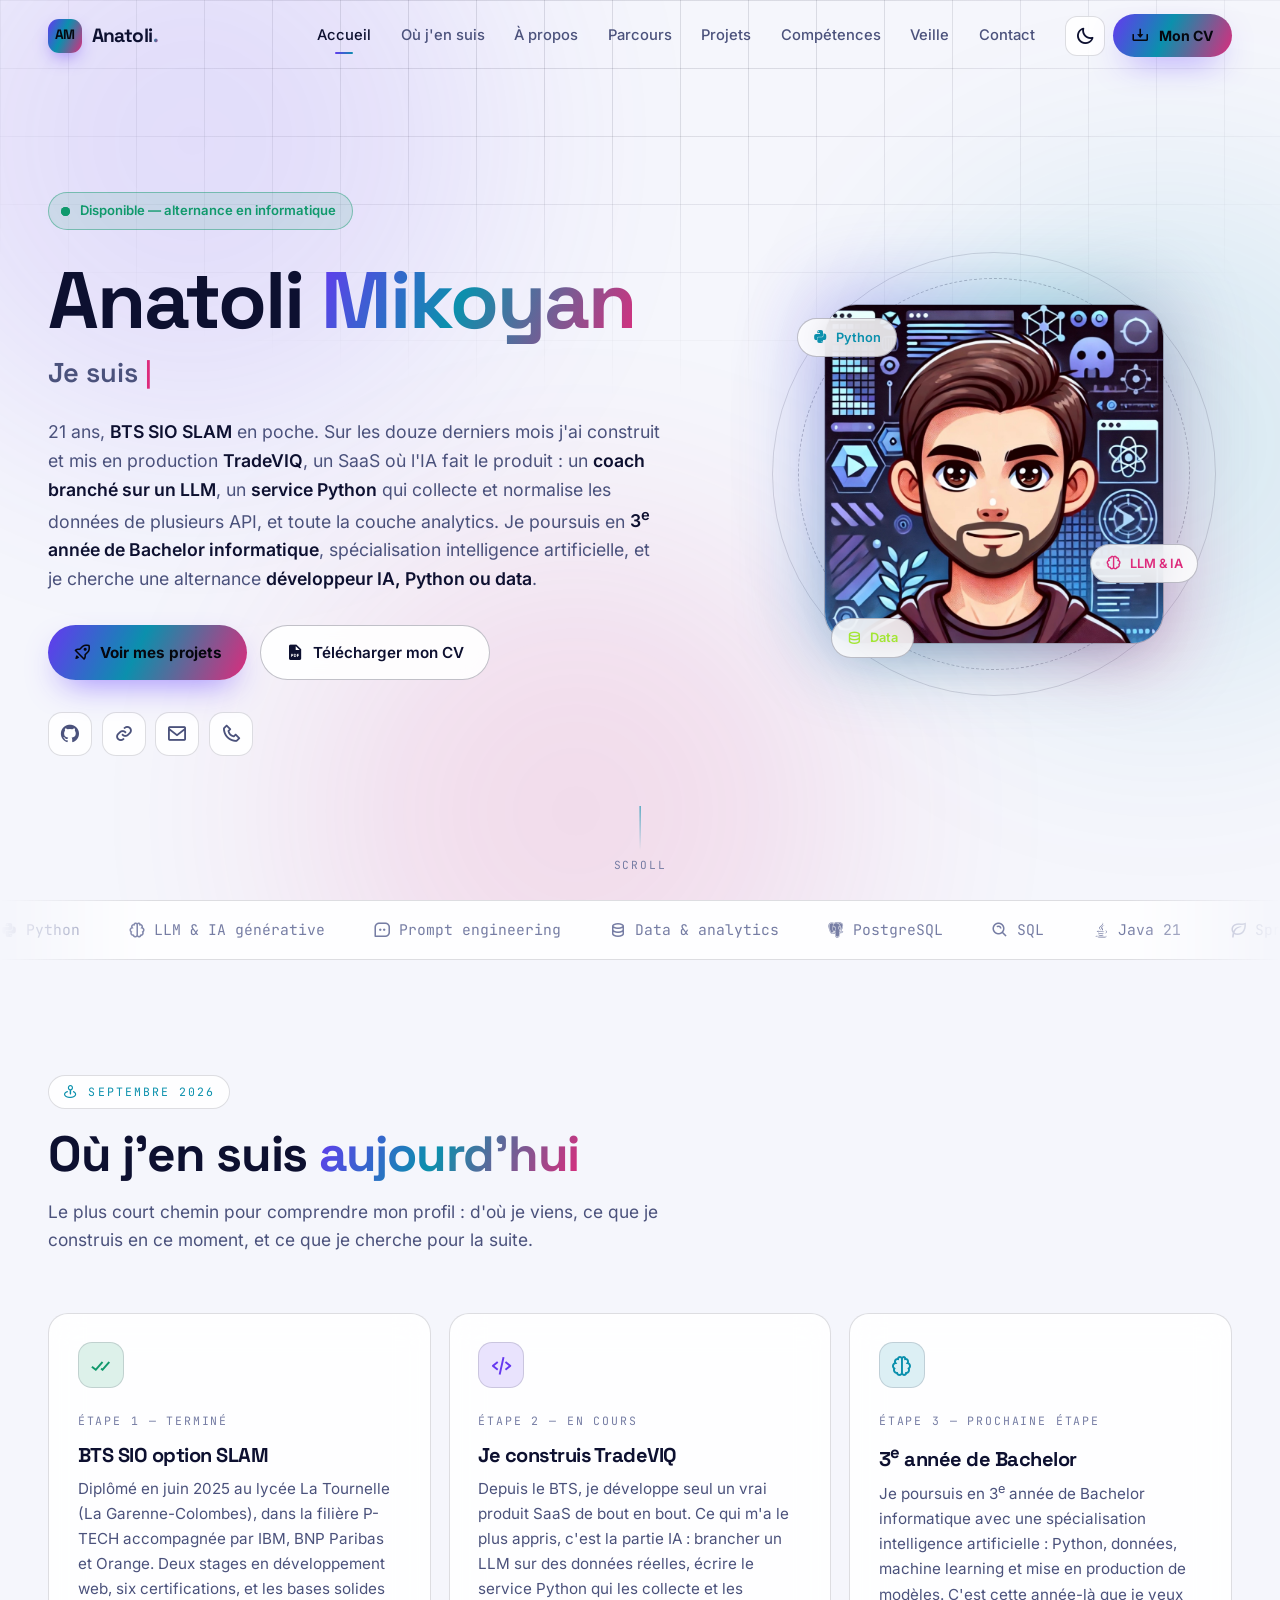
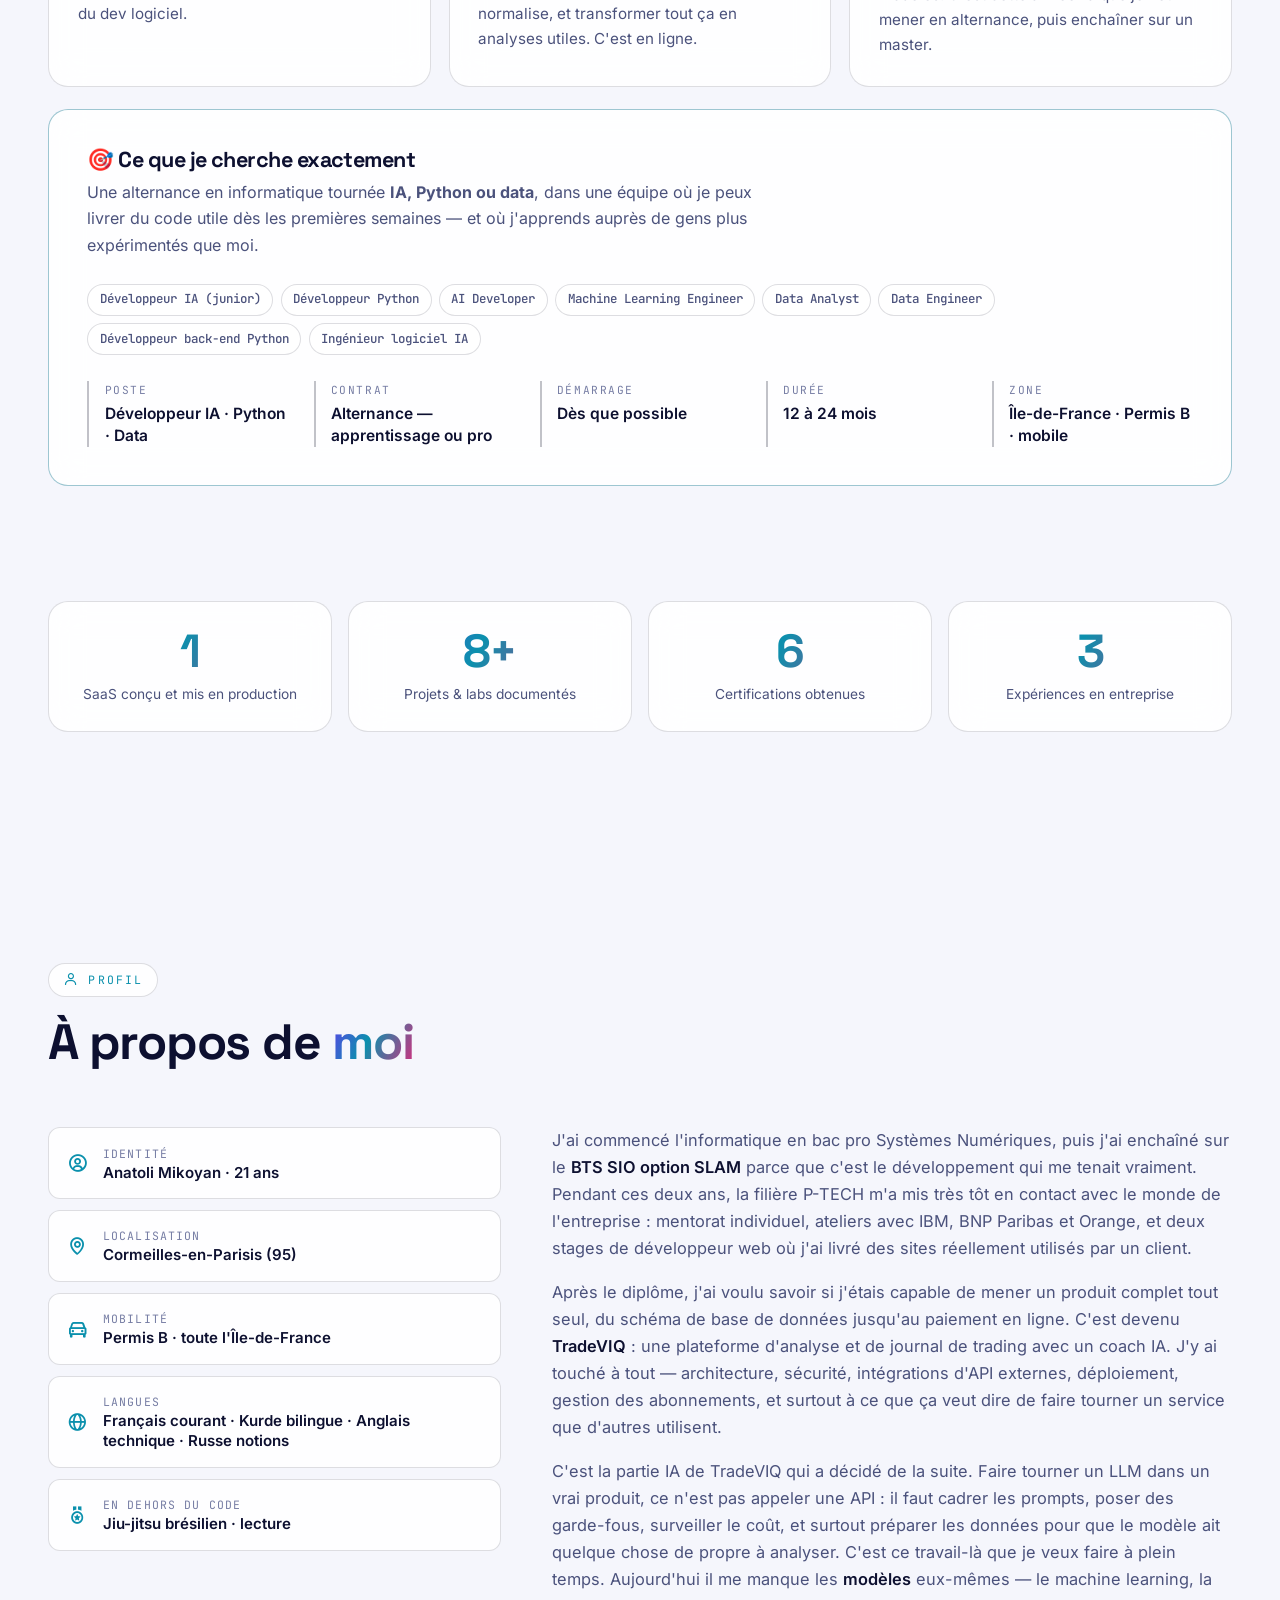
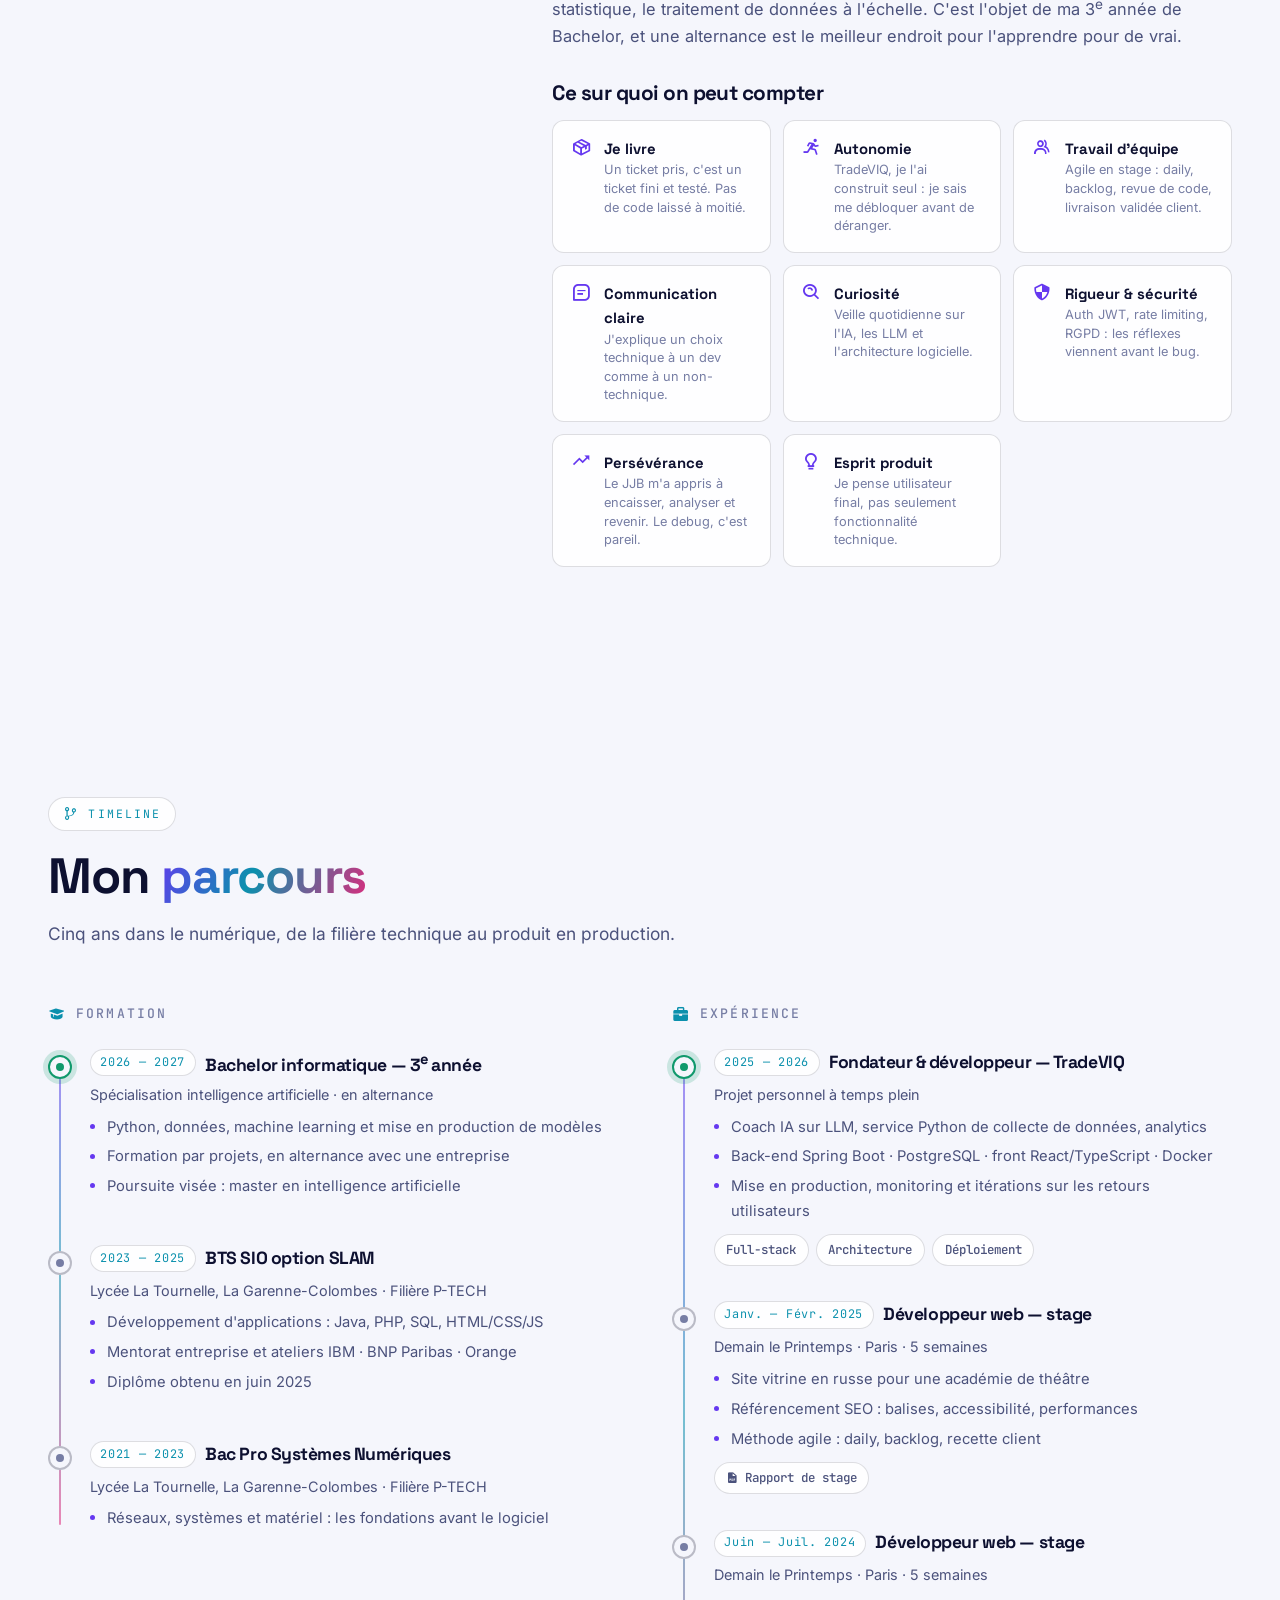
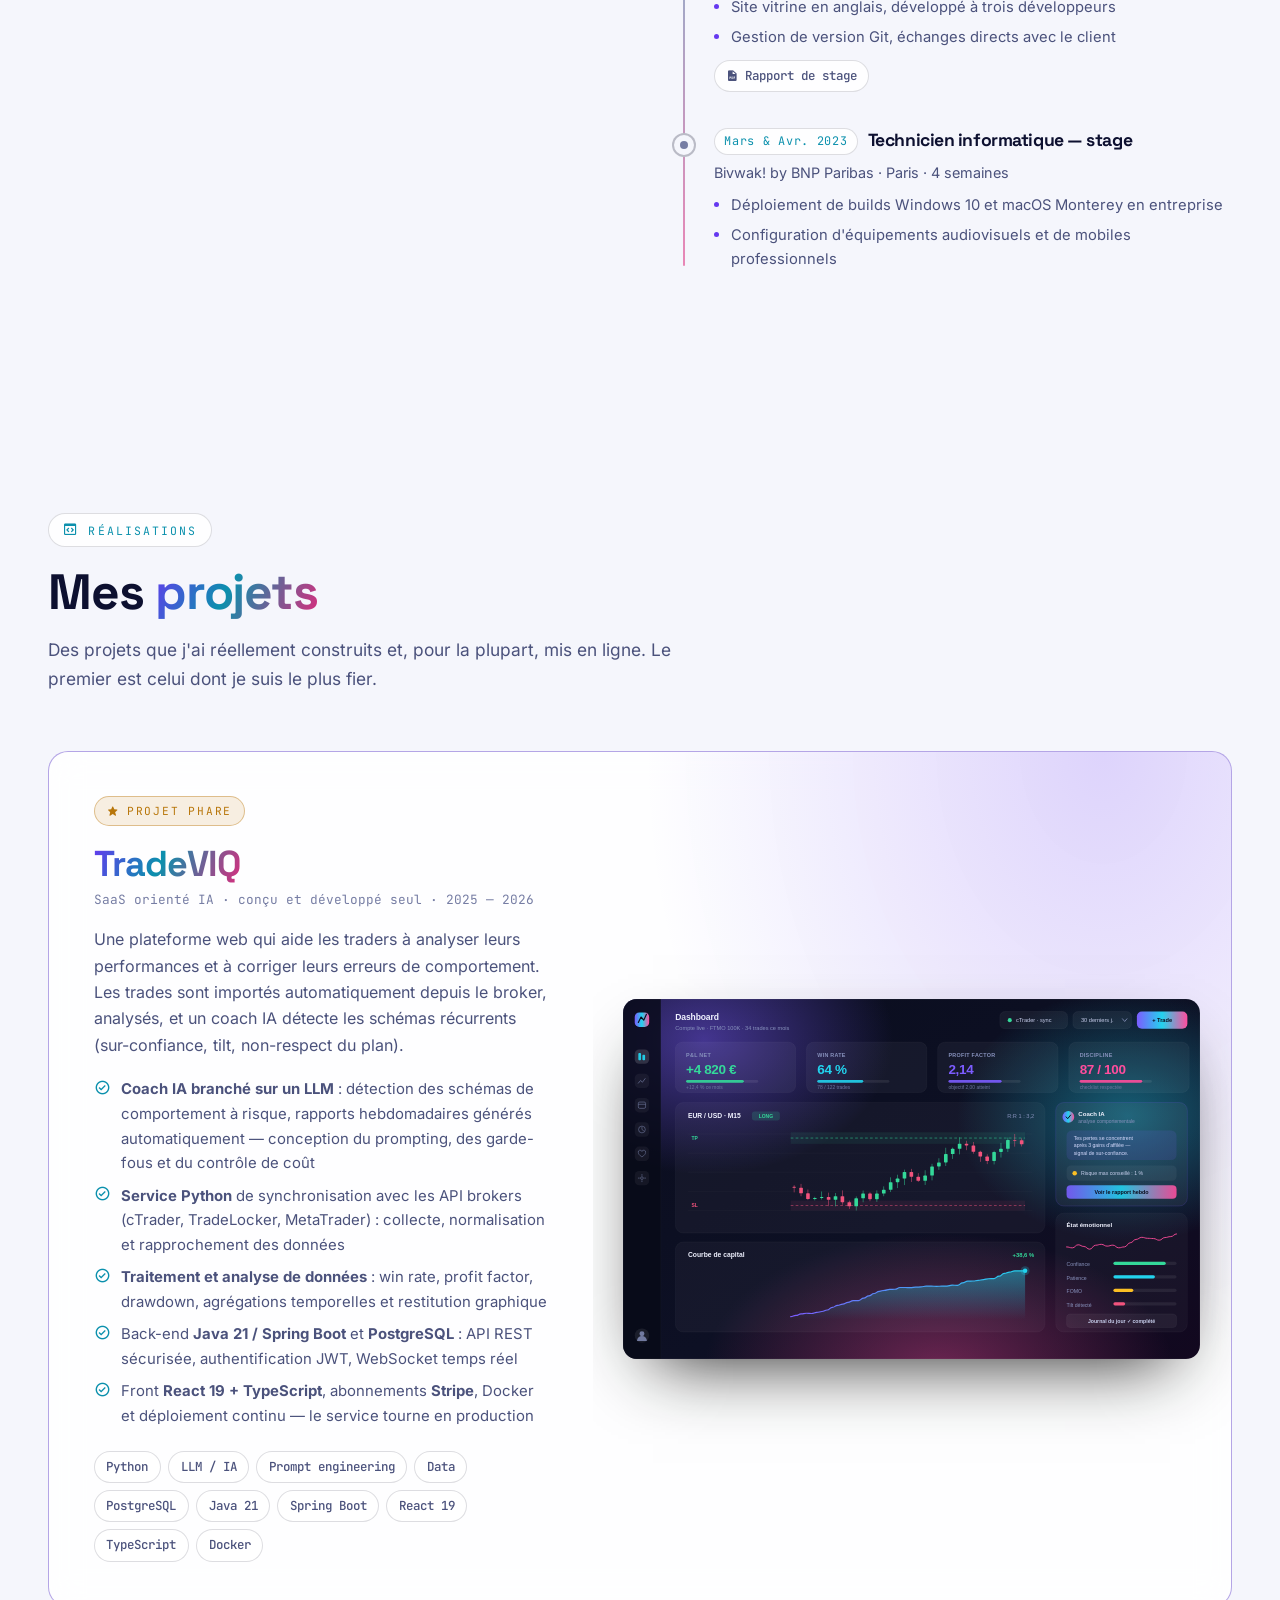
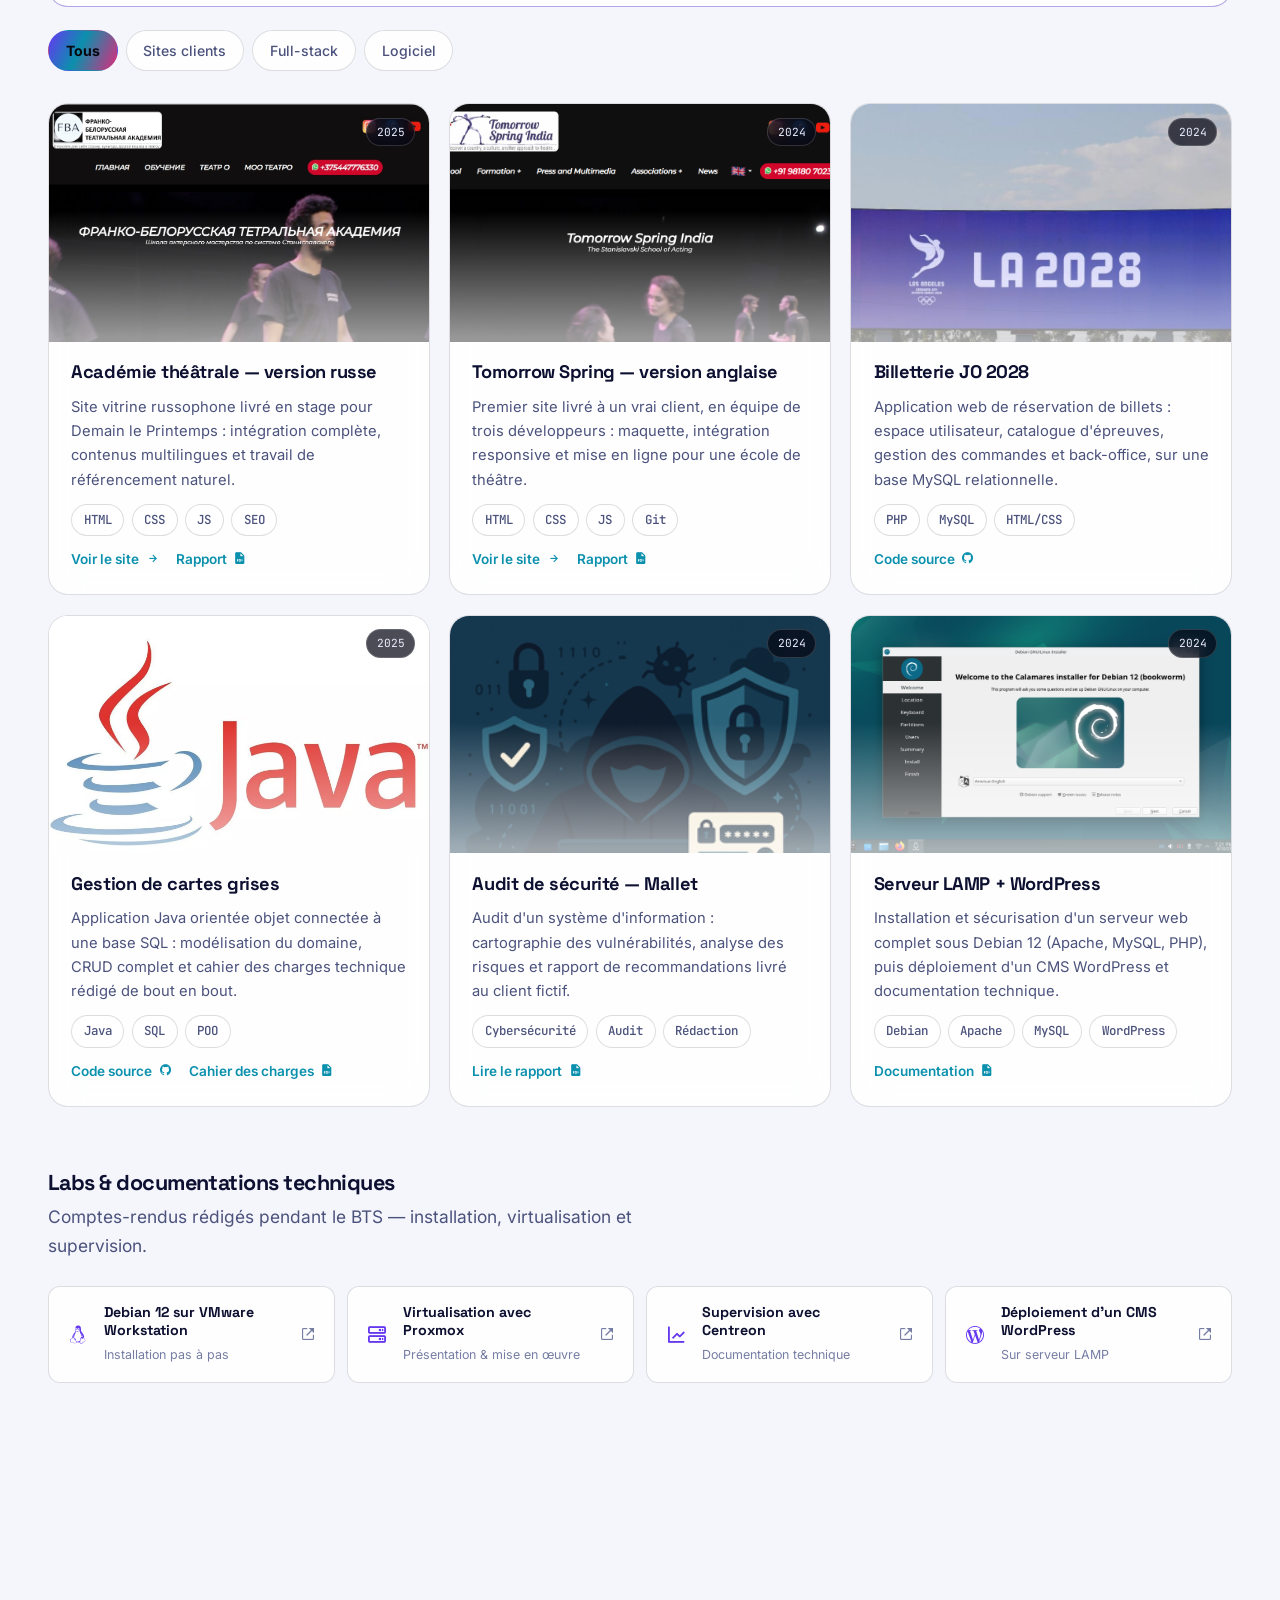
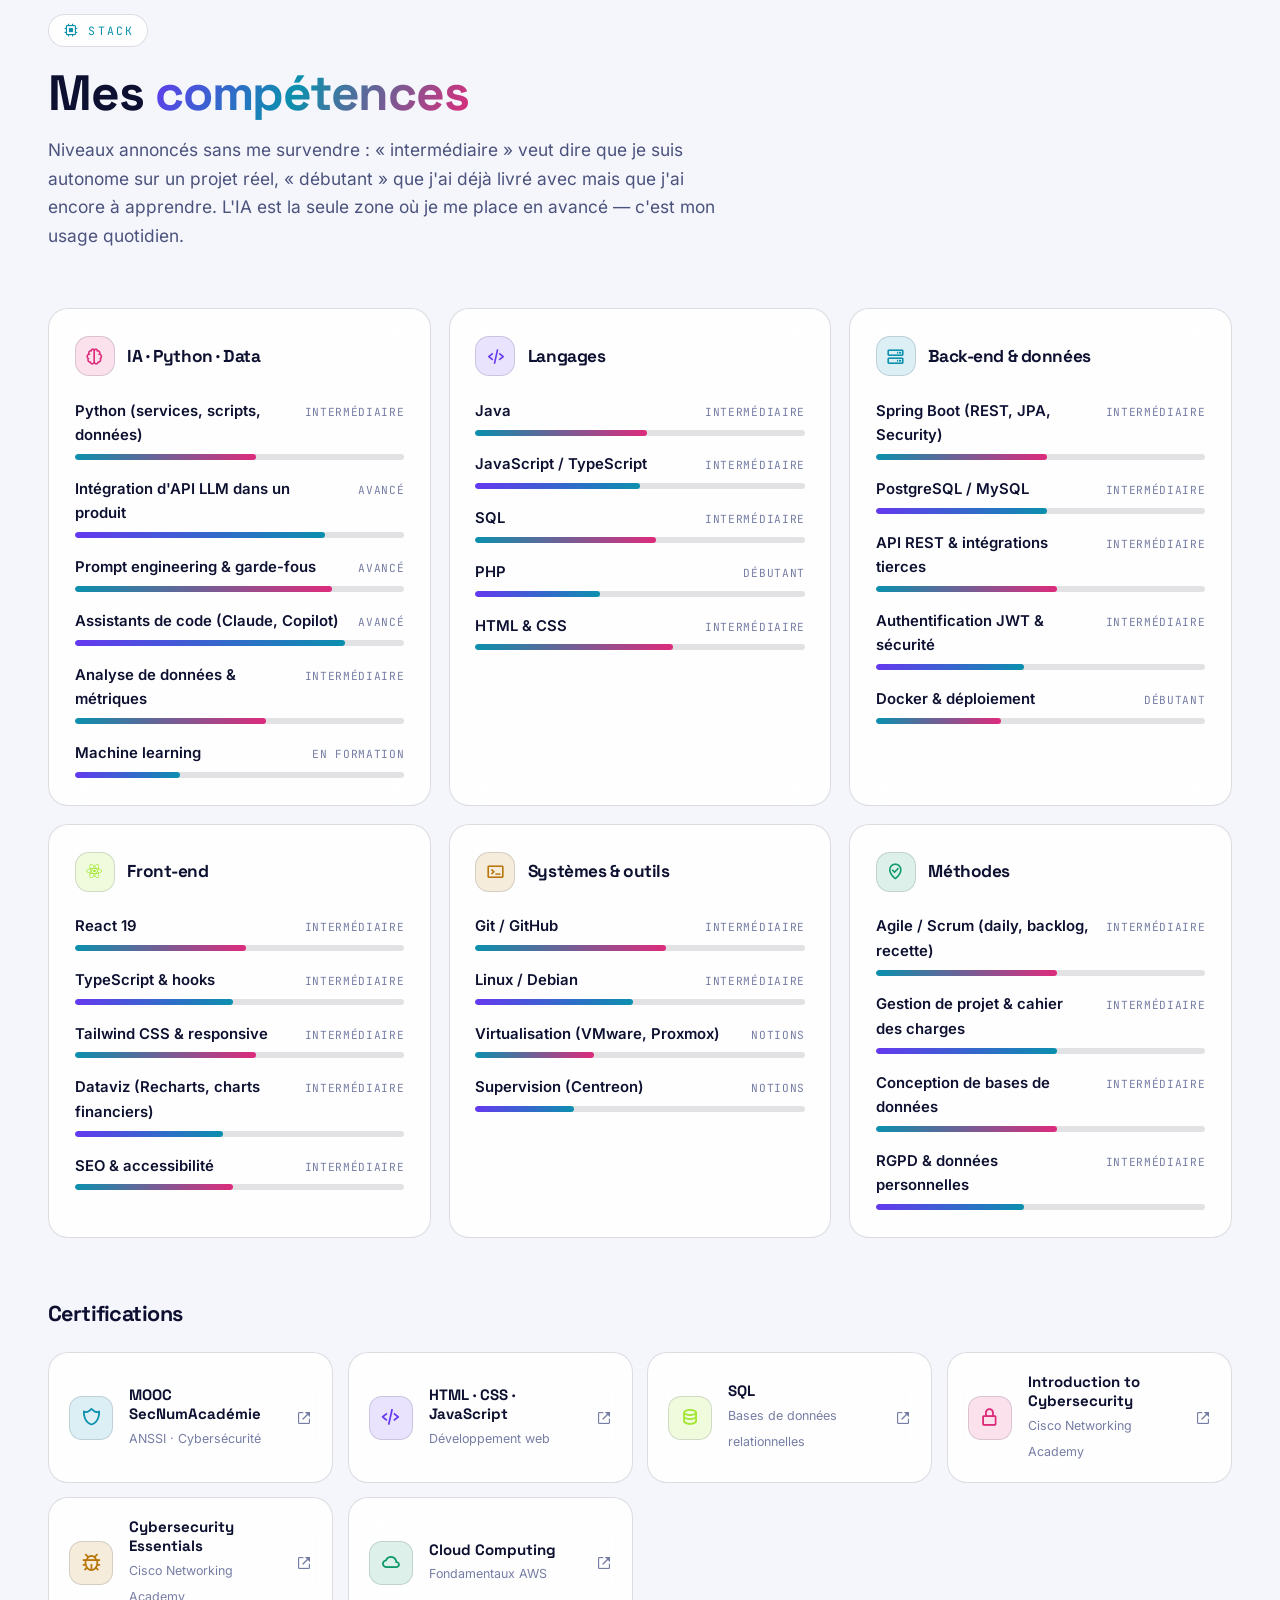
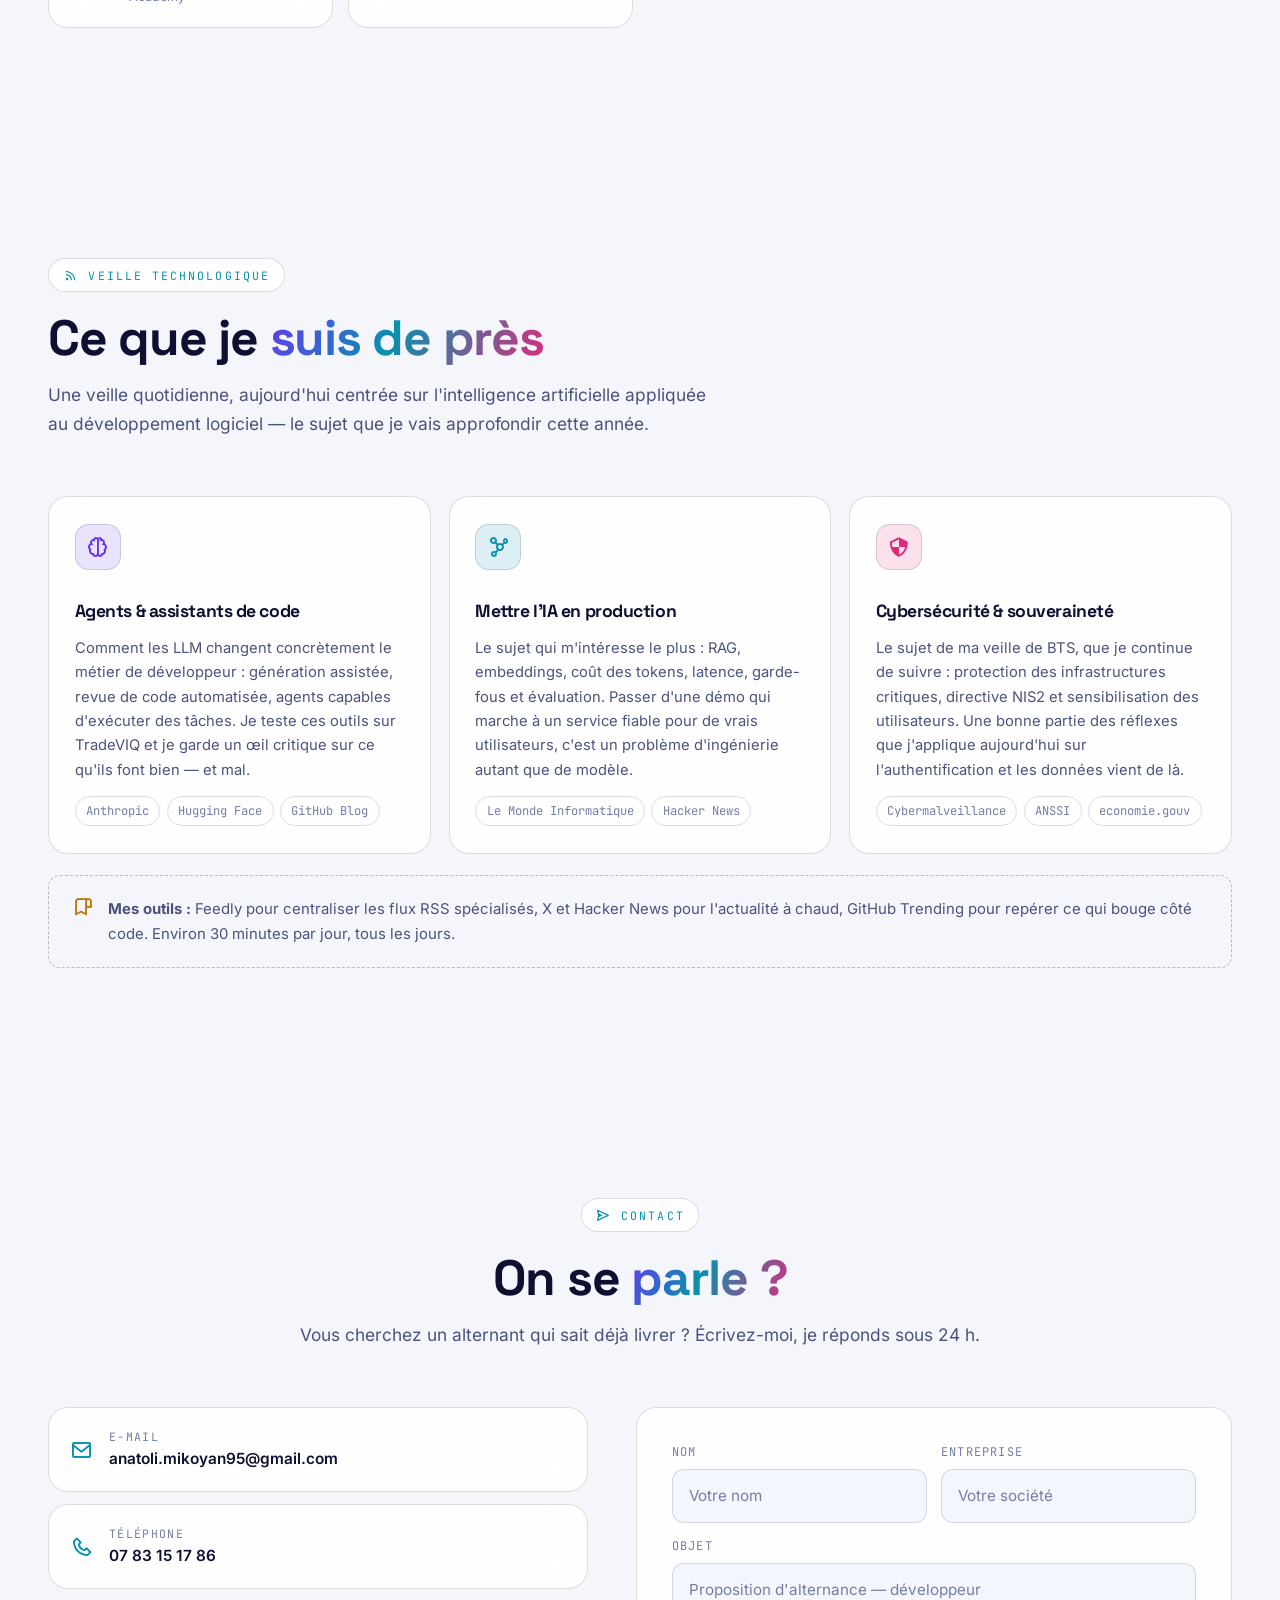
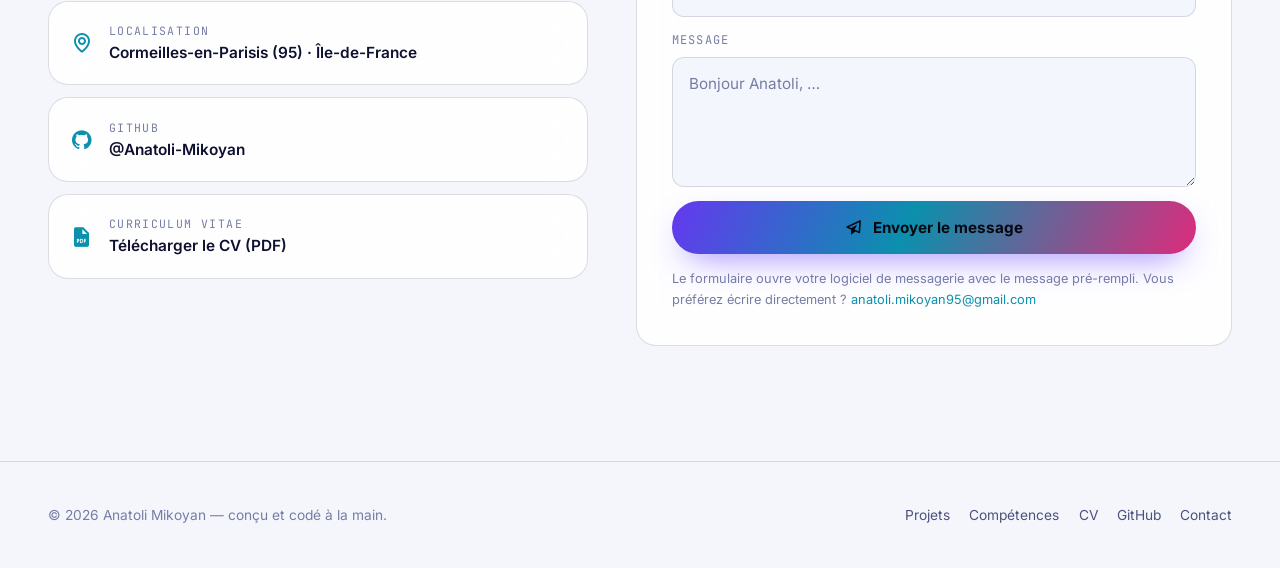
==== commit e81a1ff8: "Retire toute mention de l'école et du rythme d'alternance Le portfolio et le CV ne nomment plus l'ét" ====
--- a/index.html
+++ b/index.html
@@ -3,21 +3,21 @@
   <head>
     <meta charset="UTF-8" />
     <meta name="viewport" content="width=device-width, initial-scale=1.0" />
-    <title>Anatoli Mikoyan — Développeur IA &amp; Python | Alternance octobre 2026</title>
+    <title>Anatoli Mikoyan — Développeur IA &amp; Python | Alternance informatique</title>
 
     <meta
       name="description"
-      content="Développeur orienté IA et Python. Créateur de TradeVIQ : coach IA branché sur un LLM, service Python de collecte de données, analytics. Recherche une alternance Développeur IA / Python / Data à partir d'octobre 2026 — Bachelor Intelligence Artificielle à l'ETNA."
+      content="Développeur orienté IA et Python. Créateur de TradeVIQ : coach IA branché sur un LLM, service Python de collecte de données, analytics. Recherche une alternance en informatique — développeur IA, Python ou data."
     />
     <meta name="author" content="Anatoli Mikoyan" />
     <meta name="theme-color" content="#05060f" />
 
     <meta property="og:type" content="website" />
     <meta property="og:locale" content="fr_FR" />
-    <meta property="og:title" content="Anatoli Mikoyan — Développeur IA &amp; Python | Alternance octobre 2026" />
+    <meta property="og:title" content="Anatoli Mikoyan — Développeur IA &amp; Python | Alternance informatique" />
     <meta
       property="og:description"
-      content="Créateur de TradeVIQ : coach IA sur LLM, service Python de données, analytics. Alternance Développeur IA / Python recherchée pour octobre 2026 — Bachelor IA à l'ETNA."
+      content="Créateur de TradeVIQ : coach IA sur LLM, service Python de données, analytics. Recherche une alternance en informatique — développeur IA, Python ou data."
     />
     <!-- URL absolue : les aperçus LinkedIn / WhatsApp n'acceptent pas les chemins relatifs -->
     <meta property="og:url" content="https://anatoli-mikoyan.github.io/Portfolio-Anatoli-Mikoyan/" />
@@ -89,7 +89,7 @@
           <div class="hero-content">
             <div class="status-badge reveal">
               <span class="pulse"></span>
-              Disponible — alternance à partir d'octobre 2026
+              Disponible — alternance en informatique
             </div>
 
             <h1 class="reveal" style="--d: 60ms">
@@ -104,9 +104,9 @@
               21 ans, <strong>BTS SIO SLAM</strong> en poche. Sur les douze derniers mois j'ai construit et mis
               en production <strong>TradeVIQ</strong>, un SaaS où l'IA fait le produit : un
               <strong>coach branché sur un LLM</strong>, un <strong>service Python</strong> qui collecte et
-              normalise les données de plusieurs API, et toute la couche analytics. Je rejoins le
-              <strong>Bachelor Intelligence Artificielle de l'ETNA</strong> en octobre 2026 et je cherche une
-              alternance <strong>développeur IA, Python ou data</strong>.
+              normalise les données de plusieurs API, et toute la couche analytics. Je poursuis en
+              <strong>3<sup>e</sup> année de Bachelor informatique</strong>, spécialisation intelligence
+              artificielle, et je cherche une alternance <strong>développeur IA, Python ou data</strong>.
             </p>
 
             <div class="hero-actions reveal" style="--d: 240ms">
@@ -176,7 +176,7 @@
       <section id="now">
         <div class="wrap">
           <div class="section-head reveal">
-            <span class="eyebrow"><i class="bx bx-map-pin"></i> Août 2026</span>
+            <span class="eyebrow"><i class="bx bx-map-pin"></i> Septembre 2026</span>
             <h2 class="section-title">Où j'en suis <span>aujourd'hui</span></h2>
             <p class="section-sub">
               Le plus court chemin pour comprendre mon profil : d'où je viens, ce que je construis en ce
@@ -209,12 +209,12 @@
 
             <article class="card now-card reveal" style="--d: 180ms">
               <div class="now-icon i-cyan"><i class="bx bx-brain"></i></div>
-              <span class="step">Étape 3 — Rentrée le 5 octobre 2026</span>
-              <h3>Bachelor IA à l'ETNA</h3>
+              <span class="step">Étape 3 — Prochaine étape</span>
+              <h3>3<sup>e</sup> année de Bachelor</h3>
               <p>
-                J'intègre la 3<sup>e</sup> année du Bachelor Intelligence Artificielle de l'ETNA
-                (Ivry-sur-Seine), titre RNCP niveau 6 : Python, données, machine learning et mise en production
-                de modèles. Objectif ensuite : le MSc Intelligence Artificielle &amp; Big Data.
+                Je poursuis en 3<sup>e</sup> année de Bachelor informatique avec une spécialisation
+                intelligence artificielle : Python, données, machine learning et mise en production de
+                modèles. C'est cette année-là que je veux mener en alternance, puis enchaîner sur un master.
               </p>
             </article>
           </div>
@@ -222,9 +222,9 @@
           <div class="card search-card reveal">
             <h3>🎯 Ce que je cherche exactement</h3>
             <p>
-              Une alternance tournée <strong>IA, Python ou data</strong>, dans une équipe où je peux livrer du
-              code utile dès les premières semaines. Le rythme ETNA est pensé pour l'entreprise : je suis
-              présent <strong>tous les jours sauf un vendredi toutes les trois semaines</strong>.
+              Une alternance en informatique tournée <strong>IA, Python ou data</strong>, dans une équipe où je
+              peux livrer du code utile dès les premières semaines — et où j'apprends auprès de gens plus
+              expérimentés que moi.
             </p>
             <div class="chip-row" style="margin-bottom: 1.6rem">
               <span class="chip">Développeur IA (junior)</span><span class="chip">Développeur Python</span
@@ -243,15 +243,11 @@
               </div>
               <div>
                 <dt>Démarrage</dt>
-                <dd>Octobre 2026 (dispo avant sur demande)</dd>
-              </div>
-              <div>
-                <dt>Rythme</dt>
-                <dd>≈ 1 jour de cours / 3 semaines</dd>
+                <dd>Dès que possible</dd>
               </div>
               <div>
                 <dt>Durée</dt>
-                <dd>12 mois, prolongeable en MSc</dd>
+                <dd>12 à 24 mois</dd>
               </div>
               <div>
                 <dt>Zone</dt>
@@ -341,8 +337,8 @@
                 surveiller le coût, et surtout préparer les données pour que le modèle ait quelque chose de
                 propre à analyser. C'est ce travail-là que je veux faire à plein temps. Aujourd'hui il me
                 manque les <strong>modèles</strong> eux-mêmes — le machine learning, la statistique, le
-                traitement de données à l'échelle. C'est exactement l'objet du Bachelor IA de l'ETNA, et une
-                alternance est le meilleur endroit pour l'apprendre pour de vrai.
+                traitement de données à l'échelle. C'est l'objet de ma 3<sup>e</sup> année de Bachelor, et
+                une alternance est le meilleur endroit pour l'apprendre pour de vrai.
               </p>
 
               <h3>Ce sur quoi on peut compter</h3>
@@ -427,14 +423,14 @@
               <div class="timeline">
                 <div class="tl-item current">
                   <div class="tl-head">
-                    <span class="tl-date">Oct. 2026 →</span>
-                    <h3>Bachelor Intelligence Artificielle — 3<sup>e</sup> année</h3>
-                  </div>
-                  <div class="tl-org">ETNA — Ivry-sur-Seine (94) · Titre RNCP niveau 6</div>
+                    <span class="tl-date">2026 — 2027</span>
+                    <h3>Bachelor informatique — 3<sup>e</sup> année</h3>
+                  </div>
+                  <div class="tl-org">Spécialisation intelligence artificielle · en alternance</div>
                   <ul>
-                    <li>Spécialisation IA : data, machine learning, mise en production de modèles</li>
-                    <li>Pédagogie par projets, en alternance rythmée sur des « runs » de 3 semaines</li>
-                    <li>Poursuite visée : MSc Intelligence Artificielle &amp; Big Data</li>
+                    <li>Python, données, machine learning et mise en production de modèles</li>
+                    <li>Formation par projets, en alternance avec une entreprise</li>
+                    <li>Poursuite visée : master en intelligence artificielle</li>
                   </ul>
                 </div>
 
@@ -850,7 +846,7 @@
                 <div class="bar"><i data-w="58" style="--w: 58%"></i></div>
               </div>
               <div class="skill">
-                <div class="skill-top"><span class="skill-name">Machine learning</span><span class="skill-lvl">En cours — ETNA 2026</span></div>
+                <div class="skill-top"><span class="skill-name">Machine learning</span><span class="skill-lvl">En formation</span></div>
                 <div class="bar"><i data-w="32" style="--w: 32%"></i></div>
               </div>
             </article>
@@ -1040,7 +1036,7 @@
             <h2 class="section-title">Ce que je <span>suis de près</span></h2>
             <p class="section-sub">
               Une veille quotidienne, aujourd'hui centrée sur l'intelligence artificielle appliquée au
-              développement logiciel — le sujet que je vais approfondir à l'ETNA.
+              développement logiciel — le sujet que je vais approfondir cette année.
             </p>
           </div>
 
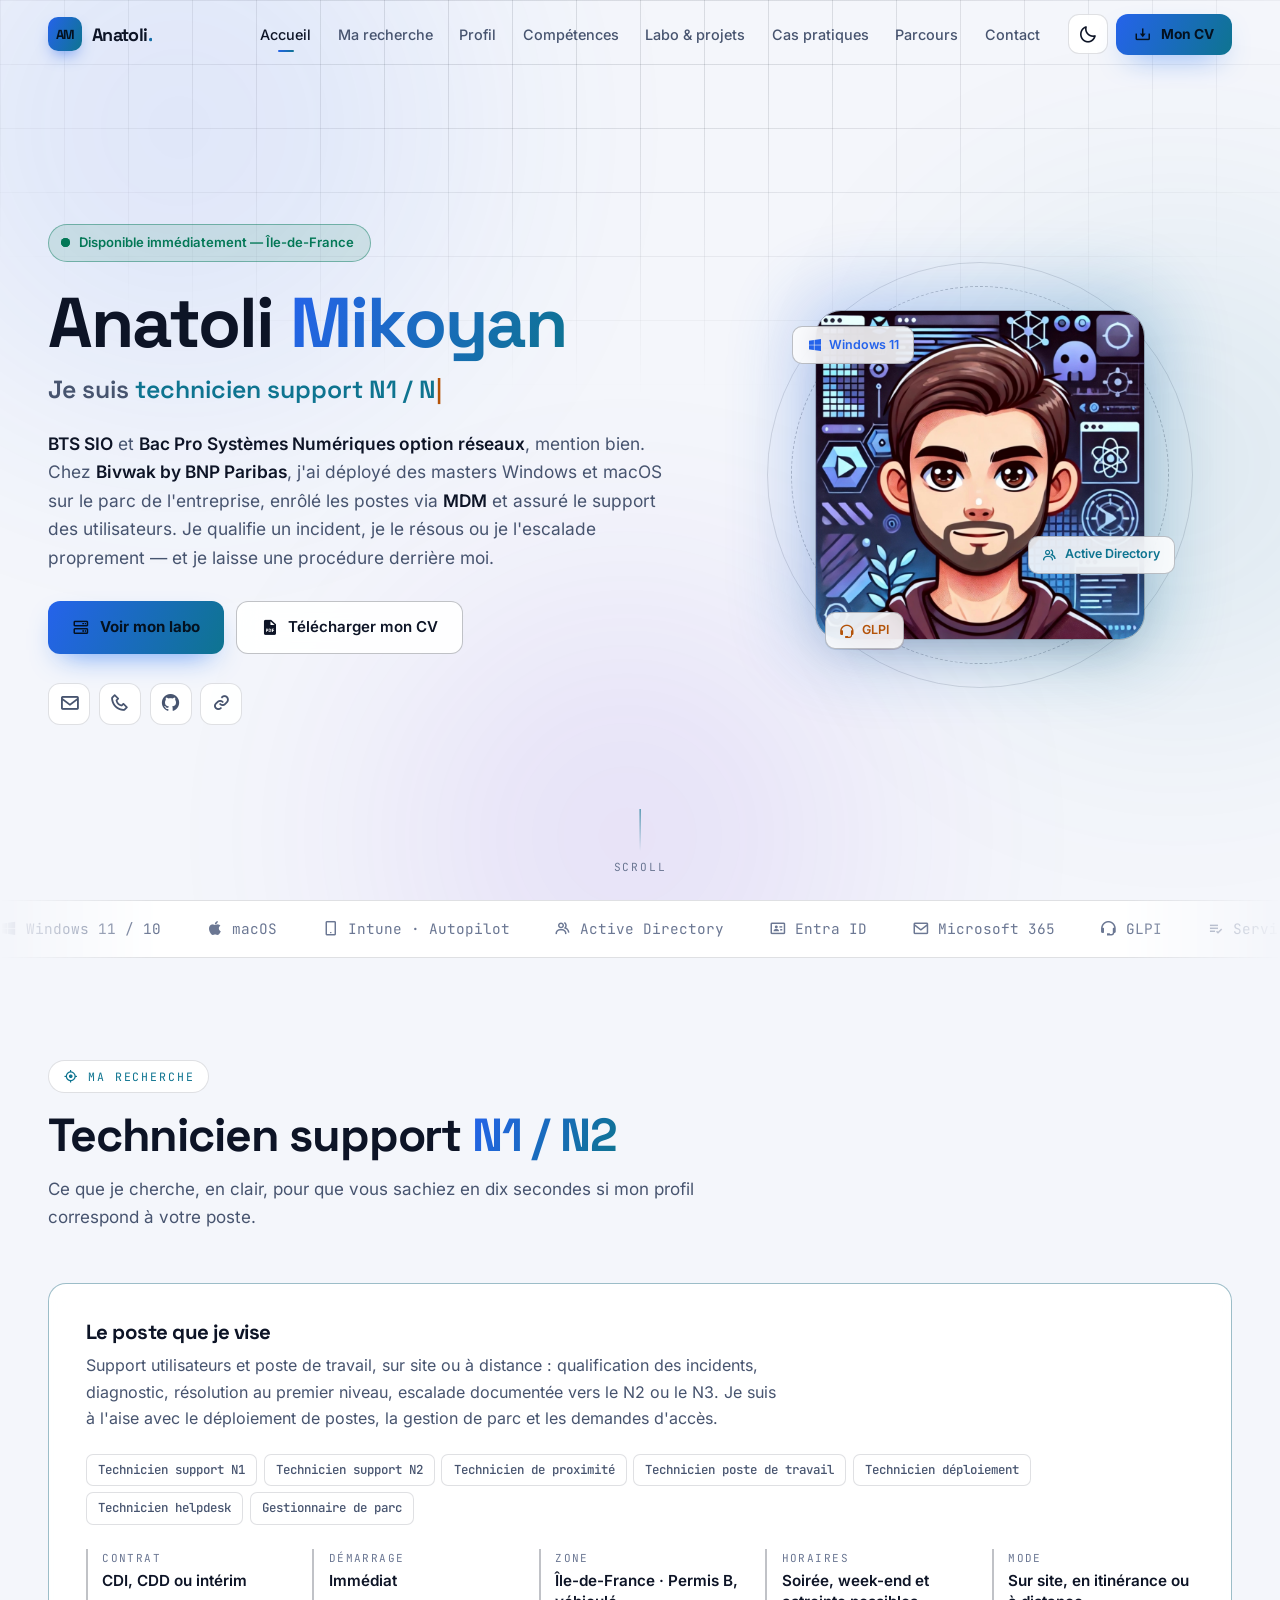
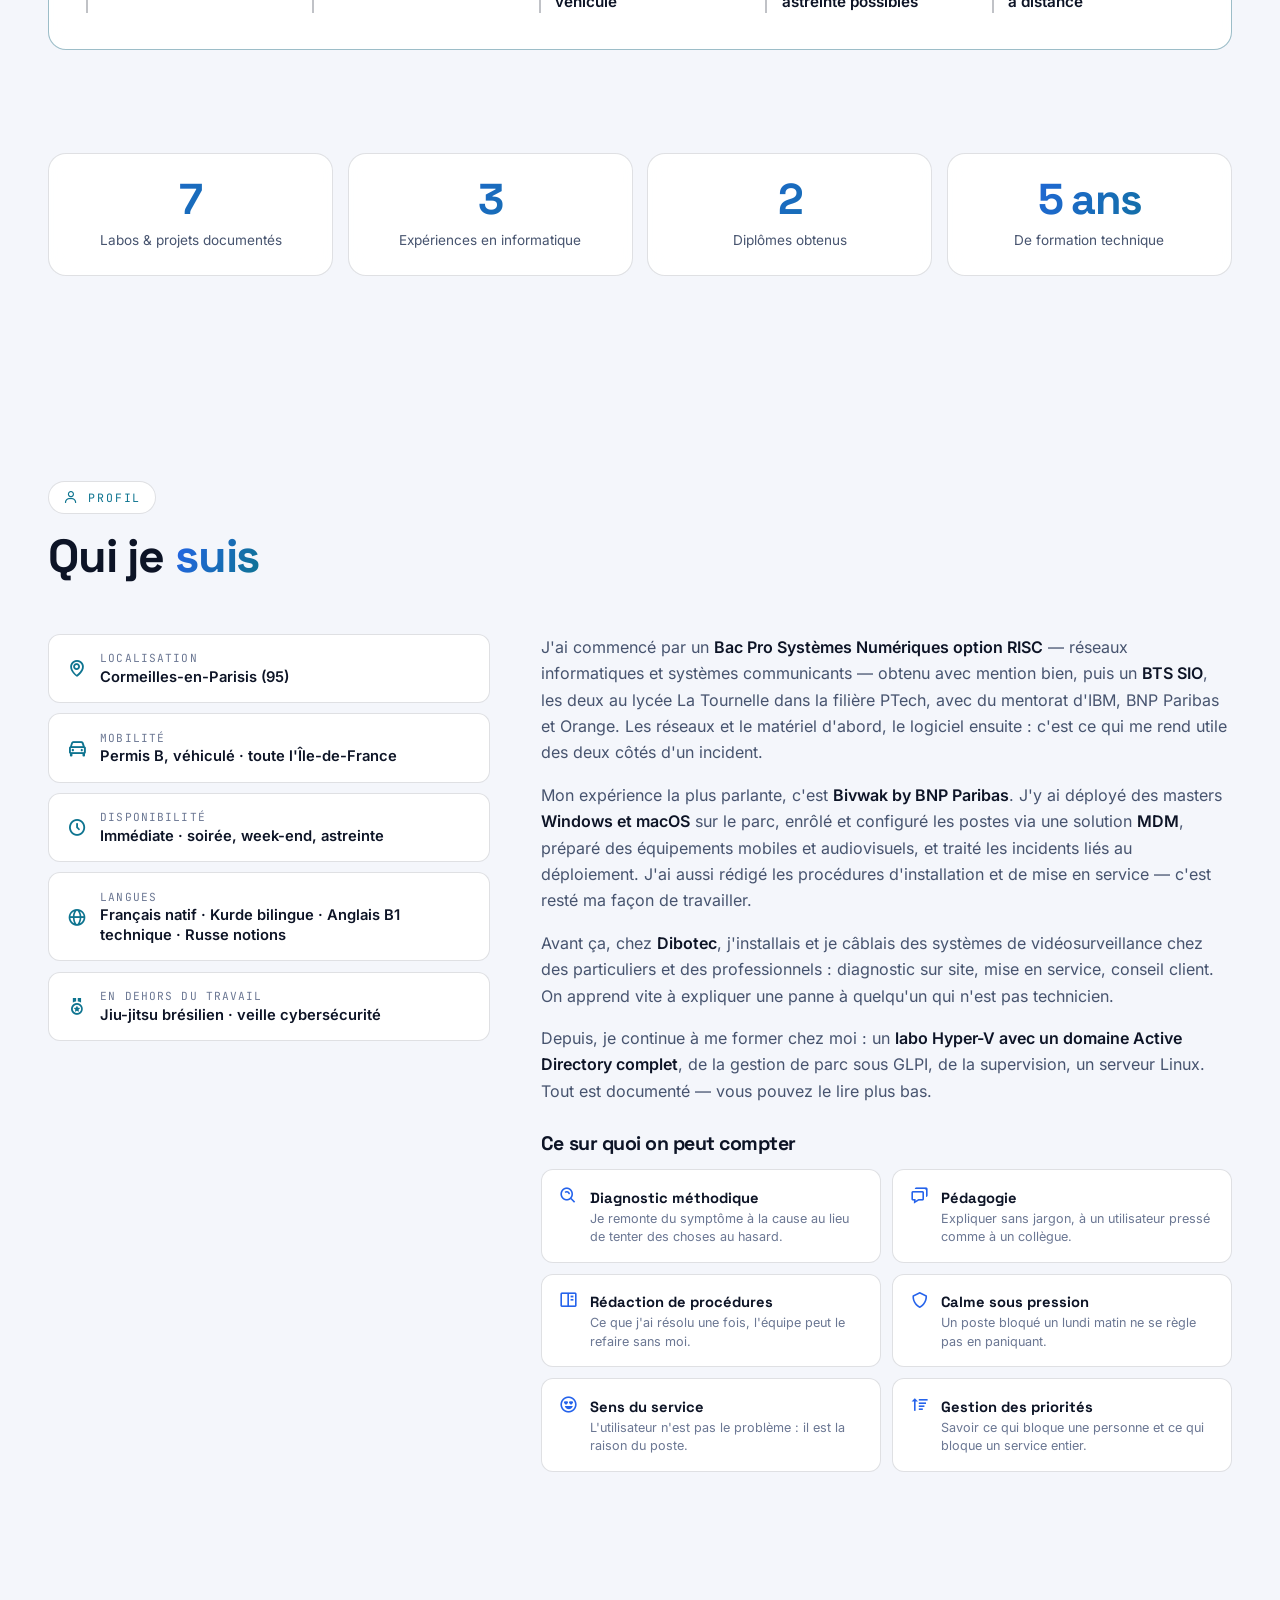
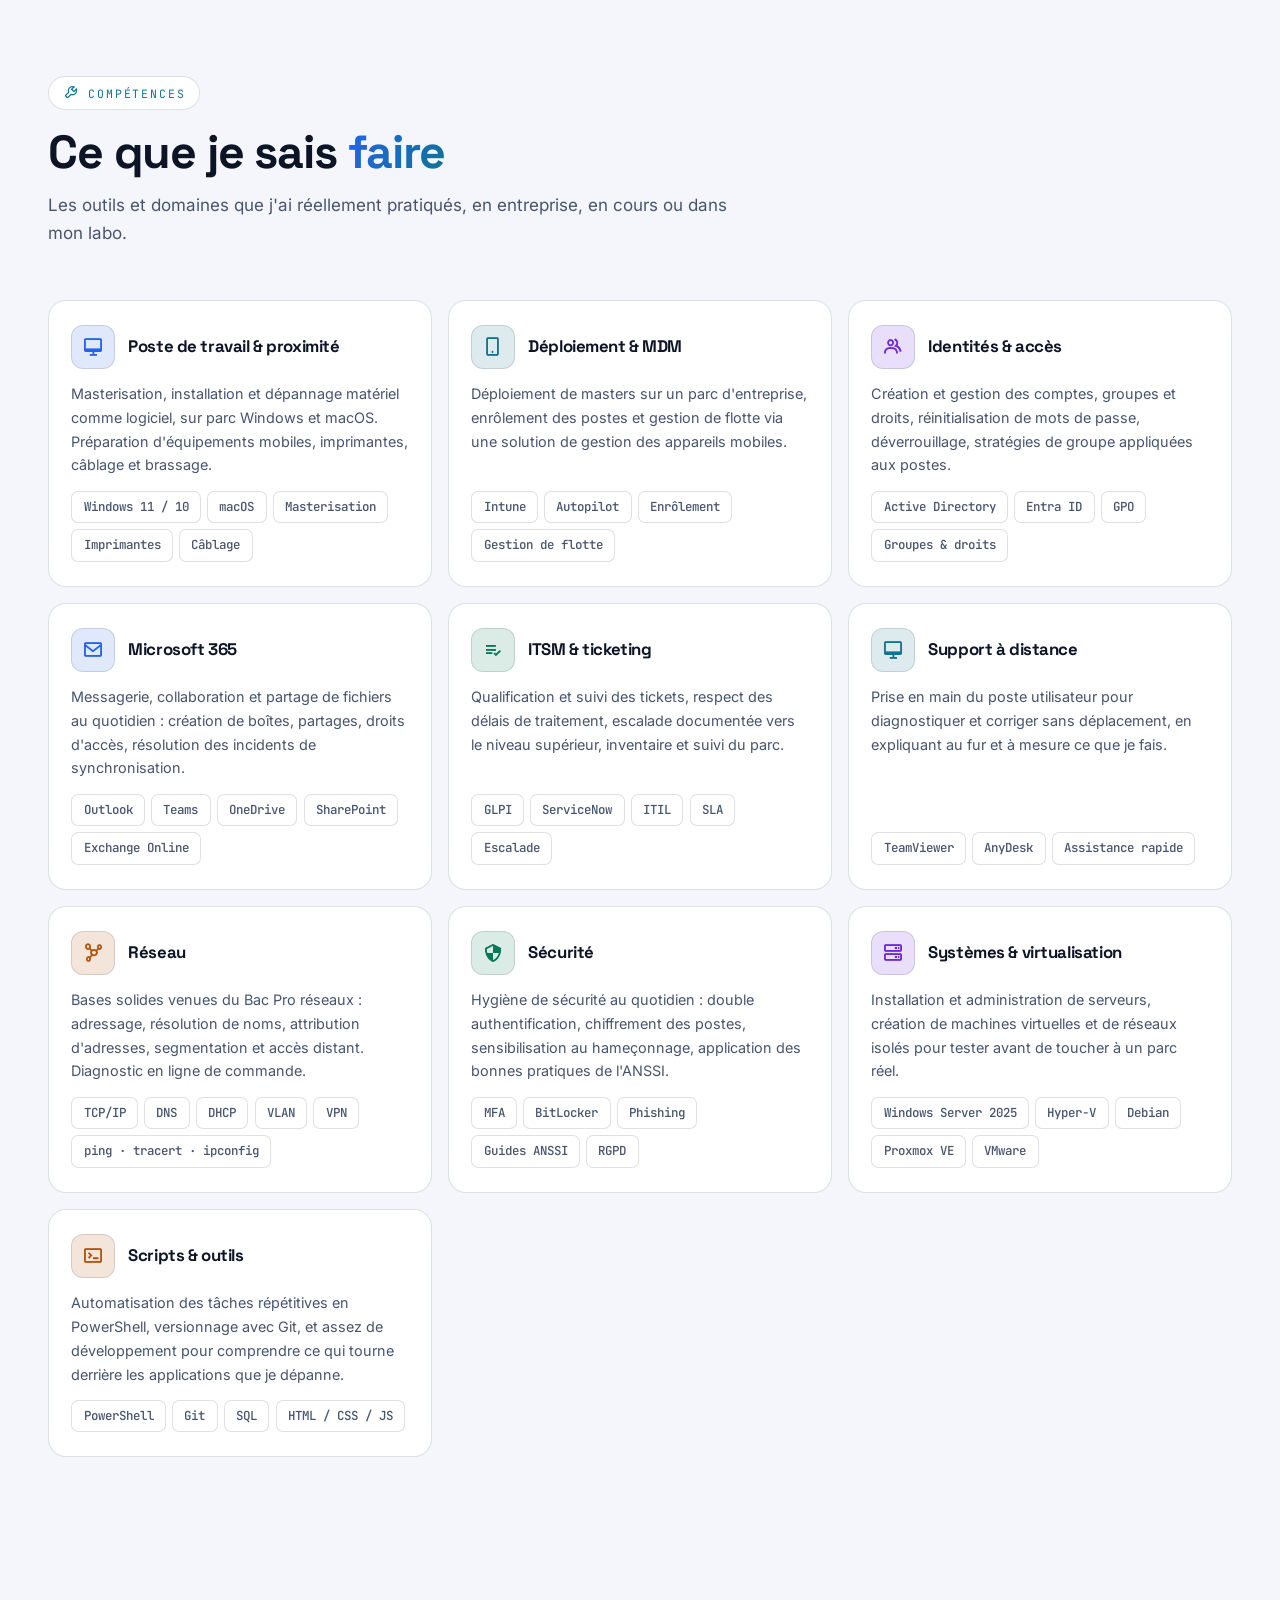
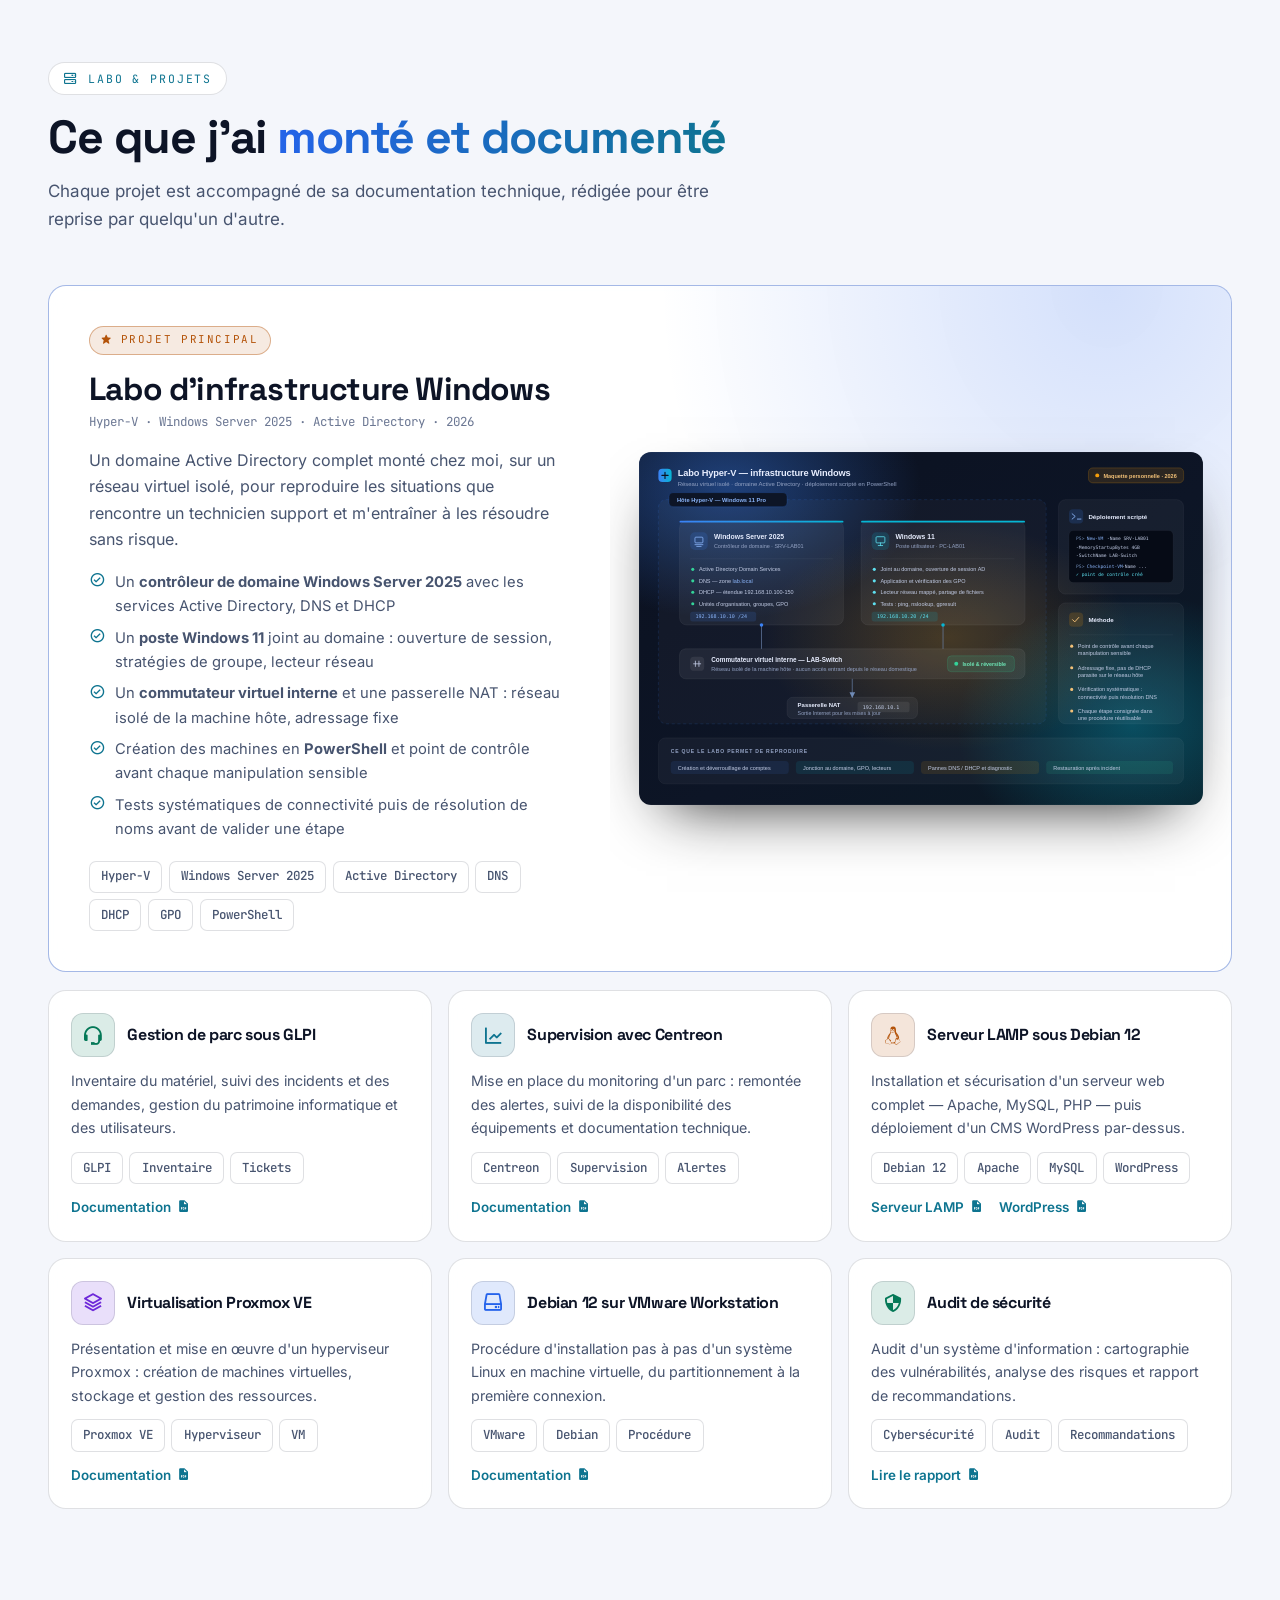
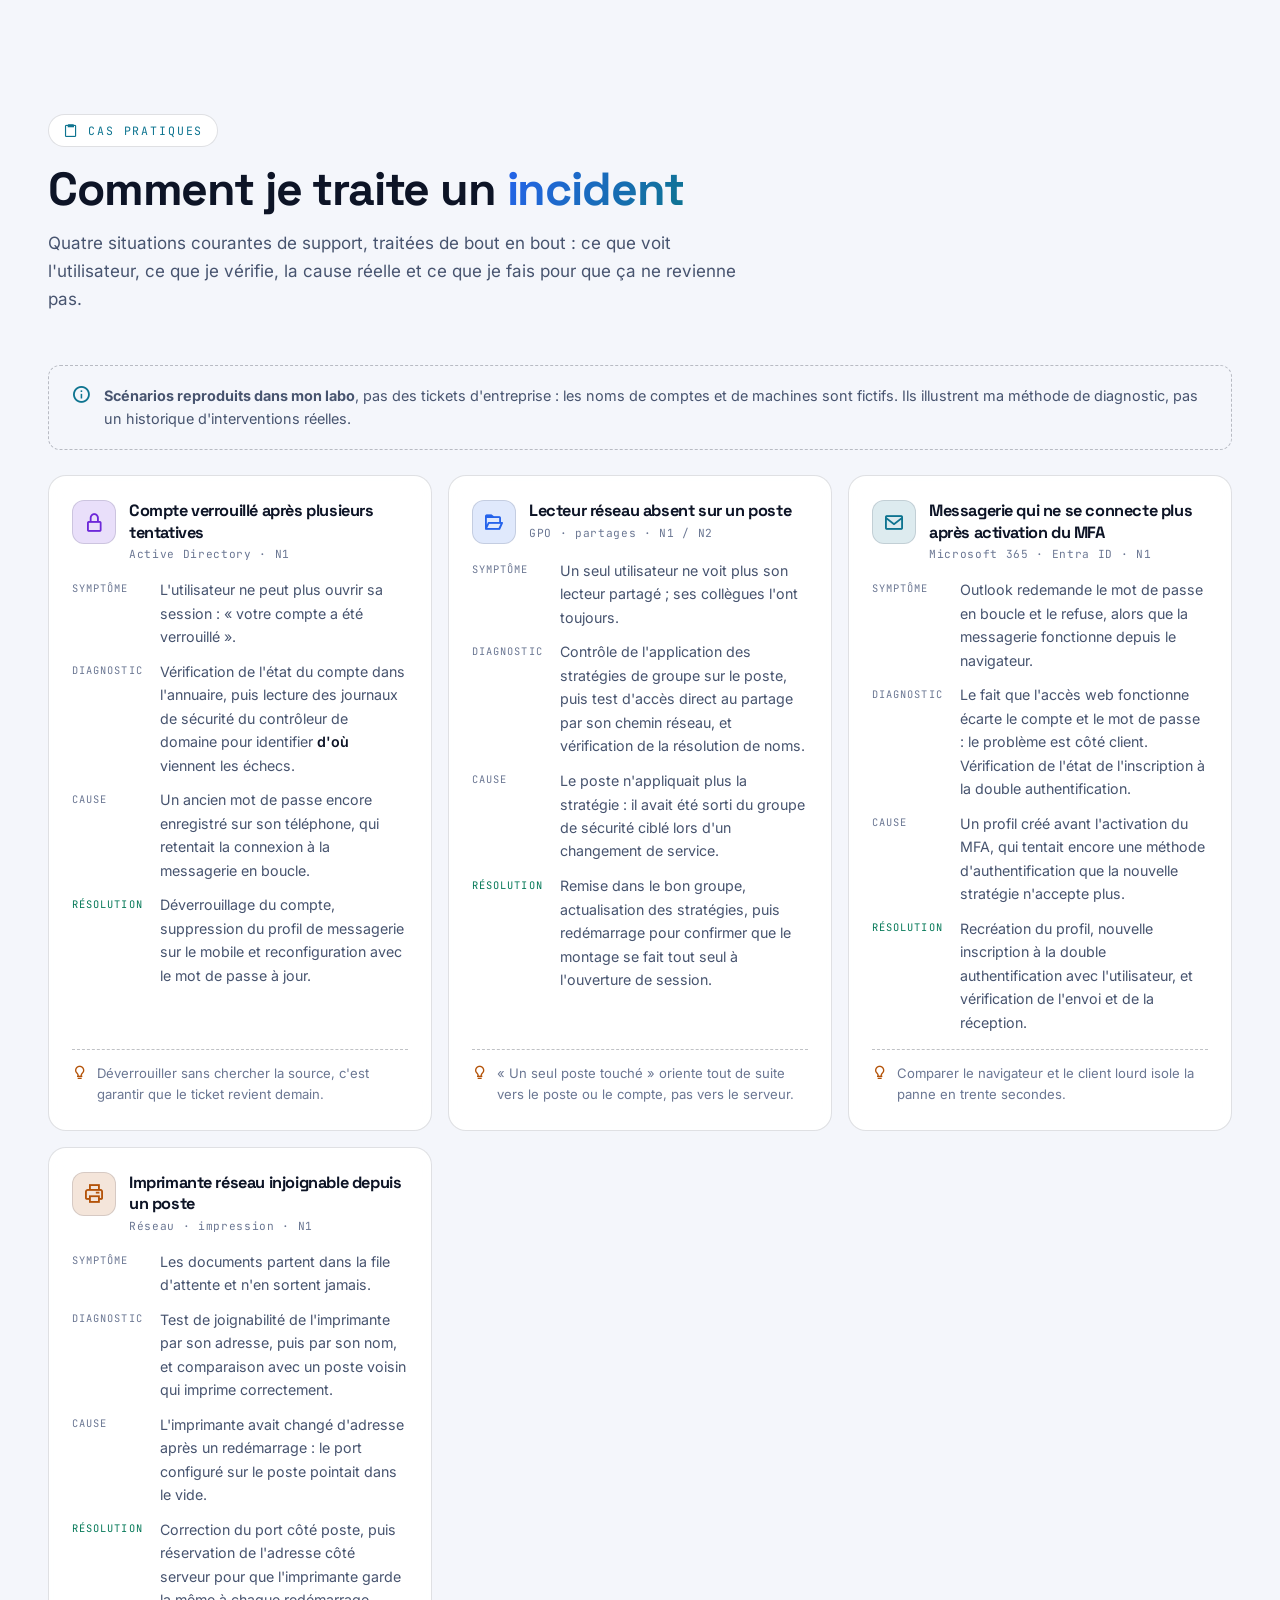
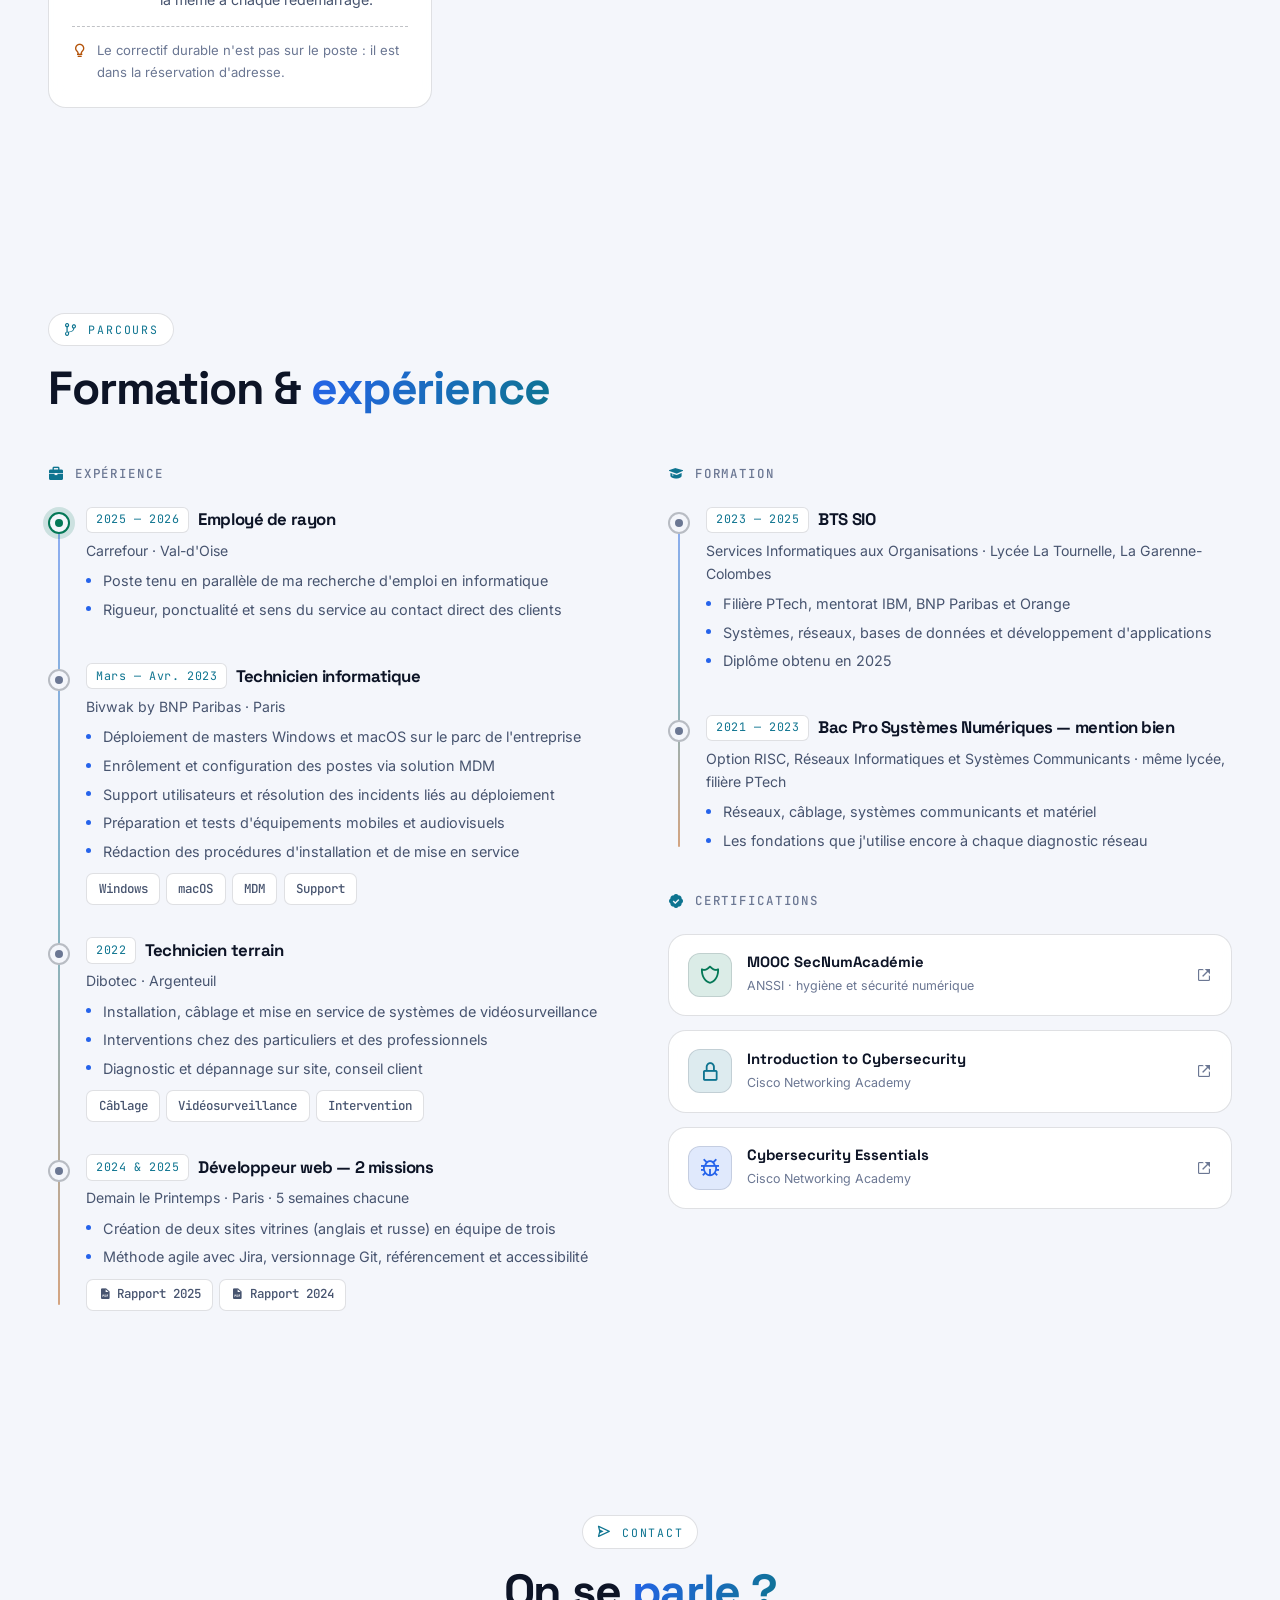
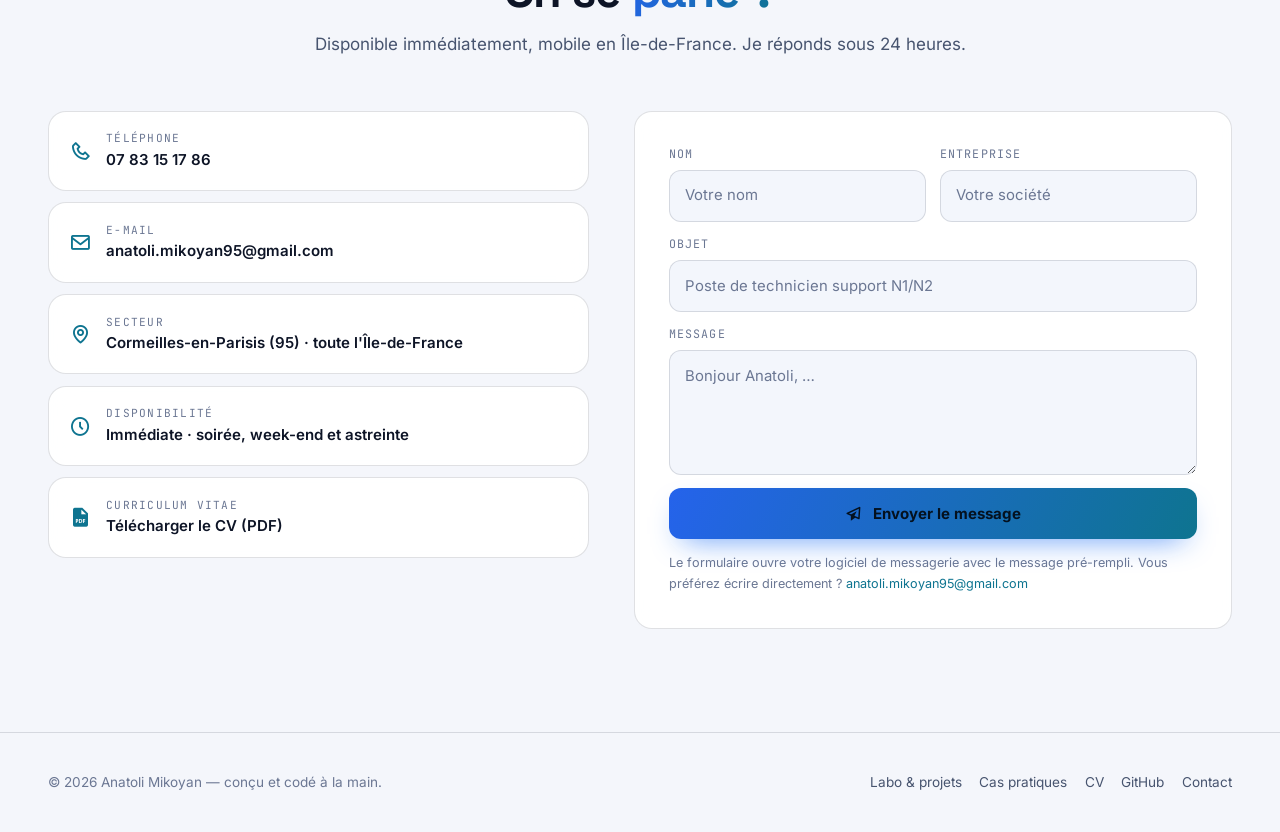
==== commit ca419ec6: "Refonte du portfolio pour un poste de technicien support N1/N2 Le portfolio était construit autour d" ====
--- a/index.html
+++ b/index.html
@@ -3,21 +3,21 @@
   <head>
     <meta charset="UTF-8" />
     <meta name="viewport" content="width=device-width, initial-scale=1.0" />
-    <title>Anatoli Mikoyan — Développeur IA &amp; Python | Alternance informatique</title>
+    <title>Anatoli Mikoyan — Technicien support informatique N1/N2</title>
 
     <meta
       name="description"
-      content="Développeur orienté IA et Python. Créateur de TradeVIQ : coach IA branché sur un LLM, service Python de collecte de données, analytics. Recherche une alternance en informatique — développeur IA, Python ou data."
+      content="Technicien support informatique N1/N2. BTS SIO et Bac Pro réseaux. Déploiement de postes Windows et macOS via MDM, Active Directory, Microsoft 365, GLPI. Disponible immédiatement en Île-de-France."
     />
     <meta name="author" content="Anatoli Mikoyan" />
-    <meta name="theme-color" content="#05060f" />
+    <meta name="theme-color" content="#0a0f1c" />
 
     <meta property="og:type" content="website" />
     <meta property="og:locale" content="fr_FR" />
-    <meta property="og:title" content="Anatoli Mikoyan — Développeur IA &amp; Python | Alternance informatique" />
+    <meta property="og:title" content="Anatoli Mikoyan — Technicien support informatique N1/N2" />
     <meta
       property="og:description"
-      content="Créateur de TradeVIQ : coach IA sur LLM, service Python de données, analytics. Recherche une alternance en informatique — développeur IA, Python ou data."
+      content="Déploiement de postes, Active Directory, Microsoft 365, GLPI et support utilisateurs. Labo Windows Server documenté. Disponible immédiatement en Île-de-France."
     />
     <!-- URL absolue : les aperçus LinkedIn / WhatsApp n'acceptent pas les chemins relatifs -->
     <meta property="og:url" content="https://anatoli-mikoyan.github.io/Portfolio-Anatoli-Mikoyan/" />
@@ -44,8 +44,6 @@
     </script>
 
     <div class="scroll-progress" id="progress"></div>
-
-    <!-- décor de fond -->
     <div class="aurora" aria-hidden="true"><span></span><span></span><span></span></div>
     <div class="grid-overlay" aria-hidden="true"></div>
 
@@ -59,12 +57,12 @@
 
         <nav class="nav-links" id="navLinks" aria-label="Navigation principale">
           <a href="#home">Accueil</a>
-          <a href="#now">Où j'en suis</a>
-          <a href="#about">À propos</a>
+          <a href="#recherche">Ma recherche</a>
+          <a href="#profil">Profil</a>
+          <a href="#competences">Compétences</a>
+          <a href="#labo">Labo &amp; projets</a>
+          <a href="#incidents">Cas pratiques</a>
           <a href="#parcours">Parcours</a>
-          <a href="#projets">Projets</a>
-          <a href="#competences">Compétences</a>
-          <a href="#veille">Veille</a>
           <a href="#contact">Contact</a>
         </nav>
 
@@ -83,54 +81,45 @@
     </header>
 
     <main>
-      <!-- ==================================================== HERO -->
+      <!-- ============================================================ HERO -->
       <section class="hero" id="home">
         <div class="wrap hero-grid">
           <div class="hero-content">
             <div class="status-badge reveal">
               <span class="pulse"></span>
-              Disponible — alternance en informatique
+              Disponible immédiatement — Île-de-France
             </div>
 
-            <h1 class="reveal" style="--d: 60ms">
-              Anatoli <span class="grad">Mikoyan</span>
-            </h1>
-
-            <div class="hero-role reveal" style="--d: 120ms">
-              Je suis <span id="typed"></span>
+            <h1 class="reveal" style="--d: 60ms">Anatoli <span class="grad">Mikoyan</span></h1>
+
+            <div class="hero-role reveal" style="--d: 120ms">Je suis <span id="typed"></span></div>
+
+            <p class="lead reveal" style="--d: 180ms">
+              <strong>BTS SIO</strong> et <strong>Bac Pro Systèmes Numériques option réseaux</strong>, mention
+              bien. Chez <strong>Bivwak by BNP Paribas</strong>, j'ai déployé des masters Windows et macOS sur
+              le parc de l'entreprise, enrôlé les postes via <strong>MDM</strong> et assuré le support des
+              utilisateurs. Je qualifie un incident, je le résous ou je l'escalade proprement — et je laisse
+              une procédure derrière moi.
+            </p>
+
+            <div class="hero-actions reveal" style="--d: 240ms">
+              <a href="#labo" class="btn btn-primary"><i class="bx bx-server"></i> Voir mon labo</a>
+              <a href="Cv.pdf" target="_blank" rel="noopener" class="btn">
+                <i class="bx bxs-file-pdf"></i> Télécharger mon CV
+              </a>
             </div>
 
-            <p class="lead reveal" style="--d: 180ms">
-              21 ans, <strong>BTS SIO SLAM</strong> en poche. Sur les douze derniers mois j'ai construit et mis
-              en production <strong>TradeVIQ</strong>, un SaaS où l'IA fait le produit : un
-              <strong>coach branché sur un LLM</strong>, un <strong>service Python</strong> qui collecte et
-              normalise les données de plusieurs API, et toute la couche analytics. Je poursuis en
-              <strong>3<sup>e</sup> année de Bachelor informatique</strong>, spécialisation intelligence
-              artificielle, et je cherche une alternance <strong>développeur IA, Python ou data</strong>.
-            </p>
-
-            <div class="hero-actions reveal" style="--d: 240ms">
-              <a href="#projets" class="btn btn-primary"><i class="bx bx-rocket"></i> Voir mes projets</a>
-              <a href="Cv.pdf" target="_blank" rel="noopener" class="btn"
-                ><i class="bx bxs-file-pdf"></i> Télécharger mon CV</a
-              >
-            </div>
-
             <div class="socials reveal" style="--d: 300ms">
-              <a href="https://github.com/Anatoli-Mikoyan" target="_blank" rel="noopener" aria-label="GitHub"
-                ><i class="bx bxl-github"></i
-              ></a>
-              <a
-                href="https://linktr.ee/anatolimikoyan"
-                target="_blank"
-                rel="noopener"
-                aria-label="Tous mes liens"
-                ><i class="bx bx-link"></i
-              ></a>
-              <a href="mailto:anatoli.mikoyan95@gmail.com" aria-label="Email"
-                ><i class="bx bx-envelope"></i
-              ></a>
-              <a href="tel:+33783151786" aria-label="Téléphone"><i class="bx bx-phone"></i></a>
+              <a href="mailto:anatoli.mikoyan95@gmail.com" aria-label="Envoyer un e-mail">
+                <i class="bx bx-envelope"></i>
+              </a>
+              <a href="tel:+33783151786" aria-label="Téléphoner"><i class="bx bx-phone"></i></a>
+              <a href="https://github.com/Anatoli-Mikoyan" target="_blank" rel="noopener" aria-label="GitHub">
+                <i class="bx bxl-github"></i>
+              </a>
+              <a href="https://linktr.ee/anatolimikoyan" target="_blank" rel="noopener" aria-label="Tous mes liens">
+                <i class="bx bx-link"></i>
+              </a>
             </div>
           </div>
 
@@ -138,265 +127,200 @@
             <div class="portrait">
               <span class="ring" aria-hidden="true"></span>
               <span class="ring r2" aria-hidden="true"></span>
-              <img src="images/moi.jpeg" alt="Portrait illustré d'Anatoli Mikoyan" width="340" height="340" />
-              <span class="float-chip fc1"><i class="bx bxl-python"></i> Python</span>
-              <span class="float-chip fc2"><i class="bx bx-brain"></i> LLM &amp; IA</span>
-              <span class="float-chip fc3"><i class="bx bx-data"></i> Data</span>
+              <img src="images/moi.jpeg" alt="Portrait illustré d'Anatoli Mikoyan" width="330" height="330" />
+              <span class="float-chip fc1"><i class="bx bxl-windows"></i> Windows 11</span>
+              <span class="float-chip fc2"><i class="bx bx-group"></i> Active Directory</span>
+              <span class="float-chip fc3"><i class="bx bx-support"></i> GLPI</span>
             </div>
           </div>
         </div>
 
-        <div class="scroll-hint" aria-hidden="true">
-          <span class="line"></span>
-          Scroll
+        <div class="scroll-hint" aria-hidden="true"><span class="line"></span>Scroll</div>
+      </section>
+
+      <!-- ===================================================== BANDEAU OUTILS -->
+      <div class="marquee" aria-hidden="true">
+        <div class="marquee-track" id="marquee">
+          <span><i class="bx bxl-windows"></i> Windows 11 / 10</span>
+          <span><i class="bx bxl-apple"></i> macOS</span>
+          <span><i class="bx bx-mobile-alt"></i> Intune · Autopilot</span>
+          <span><i class="bx bx-group"></i> Active Directory</span>
+          <span><i class="bx bx-id-card"></i> Entra ID</span>
+          <span><i class="bx bx-envelope"></i> Microsoft 365</span>
+          <span><i class="bx bx-support"></i> GLPI</span>
+          <span><i class="bx bx-list-check"></i> ServiceNow · ITIL</span>
+          <span><i class="bx bx-desktop"></i> TeamViewer · AnyDesk</span>
+          <span><i class="bx bx-server"></i> Windows Server 2025</span>
+          <span><i class="bx bx-layer"></i> Hyper-V · Proxmox</span>
+          <span><i class="bx bx-terminal"></i> PowerShell</span>
+          <span><i class="bx bx-network-chart"></i> TCP/IP · DNS · DHCP</span>
+          <span><i class="bx bx-shield-quarter"></i> MFA · BitLocker</span>
+        </div>
+      </div>
+
+      <!-- ===================================================== MA RECHERCHE -->
+      <section id="recherche">
+        <div class="wrap">
+          <div class="section-head reveal">
+            <span class="eyebrow"><i class="bx bx-target-lock"></i> Ma recherche</span>
+            <h2 class="section-title">Technicien support <span class="grad">N1 / N2</span></h2>
+            <p class="section-sub">
+              Ce que je cherche, en clair, pour que vous sachiez en dix secondes si mon profil correspond à
+              votre poste.
+            </p>
+          </div>
+
+          <div class="card search-card reveal">
+            <h3>Le poste que je vise</h3>
+            <p>
+              Support utilisateurs et poste de travail, sur site ou à distance : qualification des incidents,
+              diagnostic, résolution au premier niveau, escalade documentée vers le N2 ou le N3. Je suis à
+              l'aise avec le déploiement de postes, la gestion de parc et les demandes d'accès.
+            </p>
+            <div class="chip-row" style="margin-bottom: 1.5rem">
+              <span class="chip">Technicien support N1</span><span class="chip">Technicien support N2</span
+              ><span class="chip">Technicien de proximité</span><span class="chip">Technicien poste de travail</span
+              ><span class="chip">Technicien déploiement</span><span class="chip">Technicien helpdesk</span
+              ><span class="chip">Gestionnaire de parc</span>
+            </div>
+            <div class="search-list">
+              <div><dt>Contrat</dt><dd>CDI, CDD ou intérim</dd></div>
+              <div><dt>Démarrage</dt><dd>Immédiat</dd></div>
+              <div><dt>Zone</dt><dd>Île-de-France · Permis B, véhiculé</dd></div>
+              <div><dt>Horaires</dt><dd>Soirée, week-end et astreinte possibles</dd></div>
+              <div><dt>Mode</dt><dd>Sur site, en itinérance ou à distance</dd></div>
+            </div>
+          </div>
         </div>
       </section>
 
-      <!-- ==================================================== BANDEAU TECH -->
-      <div class="marquee" aria-hidden="true">
-        <div class="marquee-track" id="marquee">
-          <span><i class="bx bxl-python"></i> Python</span>
-          <span><i class="bx bx-brain"></i> LLM &amp; IA générative</span>
-          <span><i class="bx bx-message-square-dots"></i> Prompt engineering</span>
-          <span><i class="bx bx-data"></i> Data &amp; analytics</span>
-          <span><i class="bx bxl-postgresql"></i> PostgreSQL</span>
-          <span><i class="bx bx-search-alt"></i> SQL</span>
-          <span><i class="bx bxl-java"></i> Java 21</span>
-          <span><i class="bx bx-leaf"></i> Spring Boot</span>
-          <span><i class="bx bxl-react"></i> React 19</span>
-          <span><i class="bx bxl-typescript"></i> TypeScript</span>
-          <span><i class="bx bxl-docker"></i> Docker</span>
-          <span><i class="bx bxl-git"></i> Git</span>
-          <span><i class="bx bxl-tux"></i> Linux / Debian</span>
-          <span><i class="bx bx-shield-quarter"></i> API REST &amp; JWT</span>
-        </div>
-      </div>
-
-      <!-- ==================================================== OÙ J'EN SUIS -->
-      <section id="now">
-        <div class="wrap">
-          <div class="section-head reveal">
-            <span class="eyebrow"><i class="bx bx-map-pin"></i> Septembre 2026</span>
-            <h2 class="section-title">Où j'en suis <span>aujourd'hui</span></h2>
-            <p class="section-sub">
-              Le plus court chemin pour comprendre mon profil : d'où je viens, ce que je construis en ce
-              moment, et ce que je cherche pour la suite.
-            </p>
-          </div>
-
-          <div class="now-grid">
-            <article class="card now-card reveal">
-              <div class="now-icon i-green"><i class="bx bx-check-double"></i></div>
-              <span class="step">Étape 1 — Terminé</span>
-              <h3>BTS SIO option SLAM</h3>
-              <p>
-                Diplômé en juin 2025 au lycée La Tournelle (La Garenne-Colombes), dans la filière P-TECH
-                accompagnée par IBM, BNP Paribas et Orange. Deux stages en développement web, six
-                certifications, et les bases solides du dev logiciel.
-              </p>
-            </article>
-
-            <article class="card now-card reveal" style="--d: 90ms">
-              <div class="now-icon i-violet"><i class="bx bx-code-alt"></i></div>
-              <span class="step">Étape 2 — En cours</span>
-              <h3>Je construis TradeVIQ</h3>
-              <p>
-                Depuis le BTS, je développe seul un vrai produit SaaS de bout en bout. Ce qui m'a le plus
-                appris, c'est la partie IA : brancher un LLM sur des données réelles, écrire le service Python
-                qui les collecte et les normalise, et transformer tout ça en analyses utiles. C'est en ligne.
-              </p>
-            </article>
-
-            <article class="card now-card reveal" style="--d: 180ms">
-              <div class="now-icon i-cyan"><i class="bx bx-brain"></i></div>
-              <span class="step">Étape 3 — Prochaine étape</span>
-              <h3>3<sup>e</sup> année de Bachelor</h3>
-              <p>
-                Je poursuis en 3<sup>e</sup> année de Bachelor informatique avec une spécialisation
-                intelligence artificielle : Python, données, machine learning et mise en production de
-                modèles. C'est cette année-là que je veux mener en alternance, puis enchaîner sur un master.
-              </p>
-            </article>
-          </div>
-
-          <div class="card search-card reveal">
-            <h3>🎯 Ce que je cherche exactement</h3>
-            <p>
-              Une alternance en informatique tournée <strong>IA, Python ou data</strong>, dans une équipe où je
-              peux livrer du code utile dès les premières semaines — et où j'apprends auprès de gens plus
-              expérimentés que moi.
-            </p>
-            <div class="chip-row" style="margin-bottom: 1.6rem">
-              <span class="chip">Développeur IA (junior)</span><span class="chip">Développeur Python</span
-              ><span class="chip">AI Developer</span><span class="chip">Machine Learning Engineer</span
-              ><span class="chip">Data Analyst</span><span class="chip">Data Engineer</span
-              ><span class="chip">Développeur back-end Python</span><span class="chip">Ingénieur logiciel IA</span>
-            </div>
-            <div class="search-list">
-              <div>
-                <dt>Poste</dt>
-                <dd>Développeur IA · Python · Data</dd>
-              </div>
-              <div>
-                <dt>Contrat</dt>
-                <dd>Alternance — apprentissage ou pro</dd>
-              </div>
-              <div>
-                <dt>Démarrage</dt>
-                <dd>Dès que possible</dd>
-              </div>
-              <div>
-                <dt>Durée</dt>
-                <dd>12 à 24 mois</dd>
-              </div>
-              <div>
-                <dt>Zone</dt>
-                <dd>Île-de-France · Permis B · mobile</dd>
-              </div>
-            </div>
-          </div>
-        </div>
-      </section>
-
-      <!-- ==================================================== STATS -->
+      <!-- ============================================================ STATS -->
       <section style="padding-top: 0">
         <div class="wrap stats">
           <div class="card stat reveal">
-            <div class="num" data-count="1" data-suffix="">1</div>
-            <div class="label">SaaS conçu et mis en production</div>
+            <div class="num" data-count="7" data-suffix="">7</div>
+            <div class="label">Labos &amp; projets documentés</div>
           </div>
           <div class="card stat reveal" style="--d: 80ms">
-            <div class="num" data-count="8" data-suffix="+">8+</div>
-            <div class="label">Projets &amp; labs documentés</div>
+            <div class="num" data-count="3" data-suffix="">3</div>
+            <div class="label">Expériences en informatique</div>
           </div>
           <div class="card stat reveal" style="--d: 160ms">
-            <div class="num" data-count="6" data-suffix="">6</div>
-            <div class="label">Certifications obtenues</div>
+            <div class="num" data-count="2" data-suffix="">2</div>
+            <div class="label">Diplômes obtenus</div>
           </div>
           <div class="card stat reveal" style="--d: 240ms">
-            <div class="num" data-count="3" data-suffix="">3</div>
-            <div class="label">Expériences en entreprise</div>
+            <div class="num" data-count="5" data-suffix=" ans">5 ans</div>
+            <div class="label">De formation technique</div>
           </div>
         </div>
       </section>
 
-      <!-- ==================================================== À PROPOS -->
-      <section id="about">
+      <!-- =========================================================== PROFIL -->
+      <section id="profil">
         <div class="wrap">
           <div class="section-head reveal">
             <span class="eyebrow"><i class="bx bx-user"></i> Profil</span>
-            <h2 class="section-title">À propos de <span>moi</span></h2>
+            <h2 class="section-title">Qui je <span class="grad">suis</span></h2>
           </div>
 
           <div class="about-grid">
             <aside class="about-facts reveal">
               <div class="fact">
-                <i class="bx bx-user-circle"></i>
-                <div><div class="k">Identité</div><div class="v">Anatoli Mikoyan · 21 ans</div></div>
-              </div>
-              <div class="fact">
                 <i class="bx bx-map"></i>
-                <div><div class="k">Localisation</div><div class="v">Cormeilles-en-Parisis (95)</div></div>
+                <div><span class="k">Localisation</span><span class="v">Cormeilles-en-Parisis (95)</span></div>
               </div>
               <div class="fact">
                 <i class="bx bx-car"></i>
-                <div><div class="k">Mobilité</div><div class="v">Permis B · toute l'Île-de-France</div></div>
+                <div><span class="k">Mobilité</span><span class="v">Permis B, véhiculé · toute l'Île-de-France</span></div>
+              </div>
+              <div class="fact">
+                <i class="bx bx-time-five"></i>
+                <div><span class="k">Disponibilité</span><span class="v">Immédiate · soirée, week-end, astreinte</span></div>
               </div>
               <div class="fact">
                 <i class="bx bx-globe"></i>
                 <div>
-                  <div class="k">Langues</div>
-                  <div class="v">Français courant · Kurde bilingue · Anglais technique · Russe notions</div>
+                  <span class="k">Langues</span>
+                  <span class="v">Français natif · Kurde bilingue · Anglais B1 technique · Russe notions</span>
                 </div>
               </div>
               <div class="fact">
                 <i class="bx bx-medal"></i>
-                <div><div class="k">En dehors du code</div><div class="v">Jiu-jitsu brésilien · lecture</div></div>
+                <div><span class="k">En dehors du travail</span><span class="v">Jiu-jitsu brésilien · veille cybersécurité</span></div>
               </div>
             </aside>
 
             <div class="about-text reveal" style="--d: 100ms">
               <p>
-                J'ai commencé l'informatique en bac pro Systèmes Numériques, puis j'ai enchaîné sur le
-                <strong>BTS SIO option SLAM</strong> parce que c'est le développement qui me tenait vraiment.
-                Pendant ces deux ans, la filière P-TECH m'a mis très tôt en contact avec le monde de
-                l'entreprise : mentorat individuel, ateliers avec IBM, BNP Paribas et Orange, et deux stages
-                de développeur web où j'ai livré des sites réellement utilisés par un client.
-              </p>
-              <p>
-                Après le diplôme, j'ai voulu savoir si j'étais capable de mener un produit complet tout seul,
-                du schéma de base de données jusqu'au paiement en ligne. C'est devenu
-                <strong>TradeVIQ</strong> : une plateforme d'analyse et de journal de trading avec un coach IA.
-                J'y ai touché à tout — architecture, sécurité, intégrations d'API externes, déploiement,
-                gestion des abonnements, et surtout à ce que ça veut dire de faire tourner un service que
-                d'autres utilisent.
-              </p>
-              <p>
-                C'est la partie IA de TradeVIQ qui a décidé de la suite. Faire tourner un LLM dans un vrai
-                produit, ce n'est pas appeler une API : il faut cadrer les prompts, poser des garde-fous,
-                surveiller le coût, et surtout préparer les données pour que le modèle ait quelque chose de
-                propre à analyser. C'est ce travail-là que je veux faire à plein temps. Aujourd'hui il me
-                manque les <strong>modèles</strong> eux-mêmes — le machine learning, la statistique, le
-                traitement de données à l'échelle. C'est l'objet de ma 3<sup>e</sup> année de Bachelor, et
-                une alternance est le meilleur endroit pour l'apprendre pour de vrai.
+                J'ai commencé par un <strong>Bac Pro Systèmes Numériques option RISC</strong> — réseaux
+                informatiques et systèmes communicants — obtenu avec mention bien, puis un
+                <strong>BTS SIO</strong>, les deux au lycée La Tournelle dans la filière PTech, avec du
+                mentorat d'IBM, BNP Paribas et Orange. Les réseaux et le matériel d'abord, le logiciel
+                ensuite : c'est ce qui me rend utile des deux côtés d'un incident.
+              </p>
+              <p>
+                Mon expérience la plus parlante, c'est <strong>Bivwak by BNP Paribas</strong>. J'y ai déployé
+                des masters <strong>Windows et macOS</strong> sur le parc, enrôlé et configuré les postes via
+                une solution <strong>MDM</strong>, préparé des équipements mobiles et audiovisuels, et traité
+                les incidents liés au déploiement. J'ai aussi rédigé les procédures d'installation et de mise
+                en service — c'est resté ma façon de travailler.
+              </p>
+              <p>
+                Avant ça, chez <strong>Dibotec</strong>, j'installais et je câblais des systèmes de
+                vidéosurveillance chez des particuliers et des professionnels : diagnostic sur site, mise en
+                service, conseil client. On apprend vite à expliquer une panne à quelqu'un qui n'est pas
+                technicien.
+              </p>
+              <p>
+                Depuis, je continue à me former chez moi : un
+                <strong>labo Hyper-V avec un domaine Active Directory complet</strong>, de la gestion de parc
+                sous GLPI, de la supervision, un serveur Linux. Tout est documenté — vous pouvez le lire plus
+                bas.
               </p>
 
               <h3>Ce sur quoi on peut compter</h3>
               <div class="soft-grid">
                 <div class="soft">
-                  <i class="bx bx-package"></i>
-                  <div>
-                    <b>Je livre</b>
-                    <small>Un ticket pris, c'est un ticket fini et testé. Pas de code laissé à moitié.</small>
-                  </div>
-                </div>
-                <div class="soft">
-                  <i class="bx bx-run"></i>
-                  <div>
-                    <b>Autonomie</b>
-                    <small>TradeVIQ, je l'ai construit seul : je sais me débloquer avant de déranger.</small>
-                  </div>
-                </div>
-                <div class="soft">
-                  <i class="bx bx-group"></i>
-                  <div>
-                    <b>Travail d'équipe</b>
-                    <small>Agile en stage : daily, backlog, revue de code, livraison validée client.</small>
-                  </div>
-                </div>
-                <div class="soft">
-                  <i class="bx bx-message-square-detail"></i>
-                  <div>
-                    <b>Communication claire</b>
-                    <small>J'explique un choix technique à un dev comme à un non-technique.</small>
-                  </div>
-                </div>
-                <div class="soft">
                   <i class="bx bx-search-alt"></i>
                   <div>
-                    <b>Curiosité</b>
-                    <small>Veille quotidienne sur l'IA, les LLM et l'architecture logicielle.</small>
+                    <b>Diagnostic méthodique</b>
+                    <small>Je remonte du symptôme à la cause au lieu de tenter des choses au hasard.</small>
                   </div>
                 </div>
                 <div class="soft">
-                  <i class="bx bx-shield-quarter"></i>
+                  <i class="bx bx-chat"></i>
                   <div>
-                    <b>Rigueur &amp; sécurité</b>
-                    <small>Auth JWT, rate limiting, RGPD : les réflexes viennent avant le bug.</small>
+                    <b>Pédagogie</b>
+                    <small>Expliquer sans jargon, à un utilisateur pressé comme à un collègue.</small>
                   </div>
                 </div>
                 <div class="soft">
-                  <i class="bx bx-trending-up"></i>
+                  <i class="bx bx-book-content"></i>
                   <div>
-                    <b>Persévérance</b>
-                    <small>Le JJB m'a appris à encaisser, analyser et revenir. Le debug, c'est pareil.</small>
+                    <b>Rédaction de procédures</b>
+                    <small>Ce que j'ai résolu une fois, l'équipe peut le refaire sans moi.</small>
                   </div>
                 </div>
                 <div class="soft">
-                  <i class="bx bx-bulb"></i>
+                  <i class="bx bx-shield"></i>
                   <div>
-                    <b>Esprit produit</b>
-                    <small>Je pense utilisateur final, pas seulement fonctionnalité technique.</small>
+                    <b>Calme sous pression</b>
+                    <small>Un poste bloqué un lundi matin ne se règle pas en paniquant.</small>
+                  </div>
+                </div>
+                <div class="soft">
+                  <i class="bx bx-happy-heart-eyes"></i>
+                  <div>
+                    <b>Sens du service</b>
+                    <small>L'utilisateur n'est pas le problème : il est la raison du poste.</small>
+                  </div>
+                </div>
+                <div class="soft">
+                  <i class="bx bx-sort-up"></i>
+                  <div>
+                    <b>Gestion des priorités</b>
+                    <small>Savoir ce qui bloque une personne et ce qui bloque un service entier.</small>
                   </div>
                 </div>
               </div>
@@ -405,195 +329,232 @@
         </div>
       </section>
 
-      <!-- ==================================================== PARCOURS -->
-      <section id="parcours">
+      <!-- ====================================================== COMPÉTENCES -->
+      <section id="competences">
         <div class="wrap">
           <div class="section-head reveal">
-            <span class="eyebrow"><i class="bx bx-git-branch"></i> Timeline</span>
-            <h2 class="section-title">Mon <span>parcours</span></h2>
+            <span class="eyebrow"><i class="bx bx-wrench"></i> Compétences</span>
+            <h2 class="section-title">Ce que je sais <span class="grad">faire</span></h2>
             <p class="section-sub">
-              Cinq ans dans le numérique, de la filière technique au produit en production.
+              Les outils et domaines que j'ai réellement pratiqués, en entreprise, en cours ou dans mon labo.
             </p>
           </div>
 
-          <div class="parcours-grid">
-            <!-- Formation -->
-            <div class="reveal">
-              <h3 class="col-title"><i class="bx bxs-graduation"></i> Formation</h3>
-              <div class="timeline">
-                <div class="tl-item current">
-                  <div class="tl-head">
-                    <span class="tl-date">2026 — 2027</span>
-                    <h3>Bachelor informatique — 3<sup>e</sup> année</h3>
-                  </div>
-                  <div class="tl-org">Spécialisation intelligence artificielle · en alternance</div>
-                  <ul>
-                    <li>Python, données, machine learning et mise en production de modèles</li>
-                    <li>Formation par projets, en alternance avec une entreprise</li>
-                    <li>Poursuite visée : master en intelligence artificielle</li>
-                  </ul>
-                </div>
-
-                <div class="tl-item">
-                  <div class="tl-head">
-                    <span class="tl-date">2023 — 2025</span>
-                    <h3>BTS SIO option SLAM</h3>
-                  </div>
-                  <div class="tl-org">Lycée La Tournelle, La Garenne-Colombes · Filière P-TECH</div>
-                  <ul>
-                    <li>Développement d'applications : Java, PHP, SQL, HTML/CSS/JS</li>
-                    <li>Mentorat entreprise et ateliers IBM · BNP Paribas · Orange</li>
-                    <li>Diplôme obtenu en juin 2025</li>
-                  </ul>
-                </div>
-
-                <div class="tl-item">
-                  <div class="tl-head">
-                    <span class="tl-date">2021 — 2023</span>
-                    <h3>Bac Pro Systèmes Numériques</h3>
-                  </div>
-                  <div class="tl-org">Lycée La Tournelle, La Garenne-Colombes · Filière P-TECH</div>
-                  <ul>
-                    <li>Réseaux, systèmes et matériel : les fondations avant le logiciel</li>
-                  </ul>
-                </div>
-              </div>
-            </div>
-
-            <!-- Expérience -->
-            <div class="reveal" style="--d: 120ms">
-              <h3 class="col-title"><i class="bx bxs-briefcase"></i> Expérience</h3>
-              <div class="timeline">
-                <div class="tl-item current">
-                  <div class="tl-head">
-                    <span class="tl-date">2025 — 2026</span>
-                    <h3>Fondateur &amp; développeur — TradeVIQ</h3>
-                  </div>
-                  <div class="tl-org">Projet personnel à temps plein</div>
-                  <ul>
-                    <li>Coach IA sur LLM, service Python de collecte de données, analytics</li>
-                    <li>Back-end Spring Boot · PostgreSQL · front React/TypeScript · Docker</li>
-                    <li>Mise en production, monitoring et itérations sur les retours utilisateurs</li>
-                  </ul>
-                  <div class="chip-row">
-                    <span class="chip">Full-stack</span><span class="chip">Architecture</span
-                    ><span class="chip">Déploiement</span>
-                  </div>
-                </div>
-
-                <div class="tl-item">
-                  <div class="tl-head">
-                    <span class="tl-date">Janv. — Févr. 2025</span>
-                    <h3>Développeur web — stage</h3>
-                  </div>
-                  <div class="tl-org">Demain le Printemps · Paris · 5 semaines</div>
-                  <ul>
-                    <li>Site vitrine en russe pour une académie de théâtre</li>
-                    <li>Référencement SEO : balises, accessibilité, performances</li>
-                    <li>Méthode agile : daily, backlog, recette client</li>
-                  </ul>
-                  <div class="chip-row">
-                    <a class="chip" href="rapport-stage-2eme-annee.pdf" target="_blank" rel="noopener"
-                      ><i class="bx bxs-file-pdf"></i> Rapport de stage</a
-                    >
-                  </div>
-                </div>
-
-                <div class="tl-item">
-                  <div class="tl-head">
-                    <span class="tl-date">Juin — Juil. 2024</span>
-                    <h3>Développeur web — stage</h3>
-                  </div>
-                  <div class="tl-org">Demain le Printemps · Paris · 5 semaines</div>
-                  <ul>
-                    <li>Site vitrine en anglais, développé à trois développeurs</li>
-                    <li>Gestion de version Git, échanges directs avec le client</li>
-                  </ul>
-                  <div class="chip-row">
-                    <a class="chip" href="rapport-stage-1ere-annee.pdf" target="_blank" rel="noopener"
-                      ><i class="bx bxs-file-pdf"></i> Rapport de stage</a
-                    >
-                  </div>
-                </div>
-
-                <div class="tl-item">
-                  <div class="tl-head">
-                    <span class="tl-date">Mars &amp; Avr. 2023</span>
-                    <h3>Technicien informatique — stage</h3>
-                  </div>
-                  <div class="tl-org">Bivwak! by BNP Paribas · Paris · 4 semaines</div>
-                  <ul>
-                    <li>Déploiement de builds Windows 10 et macOS Monterey en entreprise</li>
-                    <li>Configuration d'équipements audiovisuels et de mobiles professionnels</li>
-                  </ul>
-                </div>
-              </div>
-            </div>
+          <div class="skills-grid">
+            <article class="card skill-card reveal">
+              <div class="skill-head">
+                <span class="ico-box i-blue"><i class="bx bx-desktop"></i></span>
+                <h3>Poste de travail &amp; proximité</h3>
+              </div>
+              <p>
+                Masterisation, installation et dépannage matériel comme logiciel, sur parc Windows et macOS.
+                Préparation d'équipements mobiles, imprimantes, câblage et brassage.
+              </p>
+              <div class="chip-row">
+                <span class="chip">Windows 11 / 10</span><span class="chip">macOS</span
+                ><span class="chip">Masterisation</span><span class="chip">Imprimantes</span
+                ><span class="chip">Câblage</span>
+              </div>
+            </article>
+
+            <article class="card skill-card reveal" style="--d: 70ms">
+              <div class="skill-head">
+                <span class="ico-box i-cyan"><i class="bx bx-mobile-alt"></i></span>
+                <h3>Déploiement &amp; MDM</h3>
+              </div>
+              <p>
+                Déploiement de masters sur un parc d'entreprise, enrôlement des postes et gestion de flotte via
+                une solution de gestion des appareils mobiles.
+              </p>
+              <div class="chip-row">
+                <span class="chip">Intune</span><span class="chip">Autopilot</span
+                ><span class="chip">Enrôlement</span><span class="chip">Gestion de flotte</span>
+              </div>
+            </article>
+
+            <article class="card skill-card reveal" style="--d: 140ms">
+              <div class="skill-head">
+                <span class="ico-box i-violet"><i class="bx bx-group"></i></span>
+                <h3>Identités &amp; accès</h3>
+              </div>
+              <p>
+                Création et gestion des comptes, groupes et droits, réinitialisation de mots de passe,
+                déverrouillage, stratégies de groupe appliquées aux postes.
+              </p>
+              <div class="chip-row">
+                <span class="chip">Active Directory</span><span class="chip">Entra ID</span
+                ><span class="chip">GPO</span><span class="chip">Groupes &amp; droits</span>
+              </div>
+            </article>
+
+            <article class="card skill-card reveal" style="--d: 210ms">
+              <div class="skill-head">
+                <span class="ico-box i-blue"><i class="bx bx-envelope"></i></span>
+                <h3>Microsoft 365</h3>
+              </div>
+              <p>
+                Messagerie, collaboration et partage de fichiers au quotidien : création de boîtes, partages,
+                droits d'accès, résolution des incidents de synchronisation.
+              </p>
+              <div class="chip-row">
+                <span class="chip">Outlook</span><span class="chip">Teams</span
+                ><span class="chip">OneDrive</span><span class="chip">SharePoint</span
+                ><span class="chip">Exchange Online</span>
+              </div>
+            </article>
+
+            <article class="card skill-card reveal" style="--d: 280ms">
+              <div class="skill-head">
+                <span class="ico-box i-green"><i class="bx bx-list-check"></i></span>
+                <h3>ITSM &amp; ticketing</h3>
+              </div>
+              <p>
+                Qualification et suivi des tickets, respect des délais de traitement, escalade documentée vers
+                le niveau supérieur, inventaire et suivi du parc.
+              </p>
+              <div class="chip-row">
+                <span class="chip">GLPI</span><span class="chip">ServiceNow</span
+                ><span class="chip">ITIL</span><span class="chip">SLA</span
+                ><span class="chip">Escalade</span>
+              </div>
+            </article>
+
+            <article class="card skill-card reveal" style="--d: 350ms">
+              <div class="skill-head">
+                <span class="ico-box i-cyan"><i class="bx bx-desktop"></i></span>
+                <h3>Support à distance</h3>
+              </div>
+              <p>
+                Prise en main du poste utilisateur pour diagnostiquer et corriger sans déplacement, en
+                expliquant au fur et à mesure ce que je fais.
+              </p>
+              <div class="chip-row">
+                <span class="chip">TeamViewer</span><span class="chip">AnyDesk</span
+                ><span class="chip">Assistance rapide</span>
+              </div>
+            </article>
+
+            <article class="card skill-card reveal" style="--d: 420ms">
+              <div class="skill-head">
+                <span class="ico-box i-amber"><i class="bx bx-network-chart"></i></span>
+                <h3>Réseau</h3>
+              </div>
+              <p>
+                Bases solides venues du Bac Pro réseaux : adressage, résolution de noms, attribution
+                d'adresses, segmentation et accès distant. Diagnostic en ligne de commande.
+              </p>
+              <div class="chip-row">
+                <span class="chip">TCP/IP</span><span class="chip">DNS</span><span class="chip">DHCP</span
+                ><span class="chip">VLAN</span><span class="chip">VPN</span
+                ><span class="chip">ping · tracert · ipconfig</span>
+              </div>
+            </article>
+
+            <article class="card skill-card reveal" style="--d: 490ms">
+              <div class="skill-head">
+                <span class="ico-box i-green"><i class="bx bx-shield-quarter"></i></span>
+                <h3>Sécurité</h3>
+              </div>
+              <p>
+                Hygiène de sécurité au quotidien : double authentification, chiffrement des postes,
+                sensibilisation au hameçonnage, application des bonnes pratiques de l'ANSSI.
+              </p>
+              <div class="chip-row">
+                <span class="chip">MFA</span><span class="chip">BitLocker</span
+                ><span class="chip">Phishing</span><span class="chip">Guides ANSSI</span
+                ><span class="chip">RGPD</span>
+              </div>
+            </article>
+
+            <article class="card skill-card reveal" style="--d: 560ms">
+              <div class="skill-head">
+                <span class="ico-box i-violet"><i class="bx bx-server"></i></span>
+                <h3>Systèmes &amp; virtualisation</h3>
+              </div>
+              <p>
+                Installation et administration de serveurs, création de machines virtuelles et de réseaux
+                isolés pour tester avant de toucher à un parc réel.
+              </p>
+              <div class="chip-row">
+                <span class="chip">Windows Server 2025</span><span class="chip">Hyper-V</span
+                ><span class="chip">Debian</span><span class="chip">Proxmox VE</span
+                ><span class="chip">VMware</span>
+              </div>
+            </article>
+
+            <article class="card skill-card reveal" style="--d: 630ms">
+              <div class="skill-head">
+                <span class="ico-box i-amber"><i class="bx bx-terminal"></i></span>
+                <h3>Scripts &amp; outils</h3>
+              </div>
+              <p>
+                Automatisation des tâches répétitives en PowerShell, versionnage avec Git, et assez de
+                développement pour comprendre ce qui tourne derrière les applications que je dépanne.
+              </p>
+              <div class="chip-row">
+                <span class="chip">PowerShell</span><span class="chip">Git</span
+                ><span class="chip">SQL</span><span class="chip">HTML / CSS / JS</span>
+              </div>
+            </article>
           </div>
         </div>
       </section>
 
-      <!-- ==================================================== PROJETS -->
-      <section id="projets">
+      <!-- ====================================================== LABO & PROJETS -->
+      <section id="labo">
         <div class="wrap">
           <div class="section-head reveal">
-            <span class="eyebrow"><i class="bx bx-code-block"></i> Réalisations</span>
-            <h2 class="section-title">Mes <span>projets</span></h2>
+            <span class="eyebrow"><i class="bx bx-server"></i> Labo &amp; projets</span>
+            <h2 class="section-title">Ce que j'ai <span class="grad">monté et documenté</span></h2>
             <p class="section-sub">
-              Des projets que j'ai réellement construits et, pour la plupart, mis en ligne. Le premier est
-              celui dont je suis le plus fier.
+              Chaque projet est accompagné de sa documentation technique, rédigée pour être reprise par
+              quelqu'un d'autre.
             </p>
           </div>
 
-          <!-- projet vedette -->
-          <article class="card featured reveal">
-            <div class="featured-body">
-              <span class="featured-tag"><i class="bx bxs-star"></i> Projet phare</span>
-              <h3><span class="grad">TradeVIQ</span></h3>
-              <div class="featured-role">SaaS orienté IA · conçu et développé seul · 2025 — 2026</div>
-              <p>
-                Une plateforme web qui aide les traders à analyser leurs performances et à corriger leurs
-                erreurs de comportement. Les trades sont importés automatiquement depuis le broker, analysés,
-                et un coach IA détecte les schémas récurrents (sur-confiance, tilt, non-respect du plan).
+          <article class="card lab-featured reveal">
+            <div class="lab-body">
+              <span class="lab-tag"><i class="bx bxs-star"></i> Projet principal</span>
+              <h3>Labo d'infrastructure Windows</h3>
+              <div class="lab-sub">Hyper-V · Windows Server 2025 · Active Directory · 2026</div>
+              <p>
+                Un domaine Active Directory complet monté chez moi, sur un réseau virtuel isolé, pour
+                reproduire les situations que rencontre un technicien support et m'entraîner à les résoudre
+                sans risque.
               </p>
               <ul class="feature-list">
                 <li>
-                  <i class="bx bx-check-circle"></i><span><strong>Coach IA branché sur un LLM</strong> :
-                  détection des schémas de comportement à risque, rapports hebdomadaires générés
-                  automatiquement — conception du prompting, des garde-fous et du contrôle de coût</span>
+                  <i class="bx bx-check-circle"></i><span>Un <strong>contrôleur de domaine Windows Server
+                  2025</strong> avec les services Active Directory, DNS et DHCP</span>
                 </li>
                 <li>
-                  <i class="bx bx-check-circle"></i><span><strong>Service Python</strong> de synchronisation
-                  avec les API brokers (cTrader, TradeLocker, MetaTrader) : collecte, normalisation et
-                  rapprochement des données</span>
+                  <i class="bx bx-check-circle"></i><span>Un <strong>poste Windows 11</strong> joint au
+                  domaine : ouverture de session, stratégies de groupe, lecteur réseau</span>
                 </li>
                 <li>
-                  <i class="bx bx-check-circle"></i><span><strong>Traitement et analyse de données</strong> :
-                  win rate, profit factor, drawdown, agrégations temporelles et restitution graphique</span>
+                  <i class="bx bx-check-circle"></i><span>Un <strong>commutateur virtuel interne</strong> et
+                  une passerelle NAT : réseau isolé de la machine hôte, adressage fixe</span>
                 </li>
                 <li>
-                  <i class="bx bx-check-circle"></i><span>Back-end <strong>Java 21 / Spring Boot</strong> et
-                  <strong>PostgreSQL</strong> : API REST sécurisée, authentification JWT, WebSocket temps
-                  réel</span>
+                  <i class="bx bx-check-circle"></i><span>Création des machines en <strong>PowerShell</strong>
+                  et point de contrôle avant chaque manipulation sensible</span>
                 </li>
                 <li>
-                  <i class="bx bx-check-circle"></i><span>Front <strong>React 19 + TypeScript</strong>,
-                  abonnements <strong>Stripe</strong>, Docker et déploiement continu — le service tourne en
-                  production</span>
+                  <i class="bx bx-check-circle"></i><span>Tests systématiques de connectivité puis de
+                  résolution de noms avant de valider une étape</span>
                 </li>
               </ul>
               <div class="chip-row">
-                <span class="chip">Python</span><span class="chip">LLM / IA</span
-                ><span class="chip">Prompt engineering</span><span class="chip">Data</span
-                ><span class="chip">PostgreSQL</span><span class="chip">Java 21</span
-                ><span class="chip">Spring Boot</span><span class="chip">React 19</span
-                ><span class="chip">TypeScript</span><span class="chip">Docker</span>
+                <span class="chip">Hyper-V</span><span class="chip">Windows Server 2025</span
+                ><span class="chip">Active Directory</span><span class="chip">DNS</span
+                ><span class="chip">DHCP</span><span class="chip">GPO</span
+                ><span class="chip">PowerShell</span>
               </div>
             </div>
-            <div class="featured-media">
+            <div class="lab-media">
               <img
-                src="images/tradeviq-app.svg"
-                alt="Interface de TradeVIQ : tableau de bord avec indicateurs de performance, graphique en chandeliers, courbe de capital et panneau de coach IA"
+                src="images/lab-hyperv.svg"
+                alt="Schéma du labo : un hôte Hyper-V sous Windows 11 Pro héberge un contrôleur de domaine Windows Server 2025 et un poste client Windows 11, reliés par un commutateur virtuel interne et une passerelle NAT"
                 width="1280"
                 height="800"
                 loading="lazy"
@@ -601,531 +562,515 @@
             </div>
           </article>
 
-          <!-- filtres -->
-          <div class="filters reveal" role="tablist" aria-label="Filtrer les projets">
-            <button class="filter active" data-filter="all">Tous</button>
-            <button class="filter" data-filter="web">Sites clients</button>
-            <button class="filter" data-filter="fullstack">Full-stack</button>
-            <button class="filter" data-filter="logiciel">Logiciel</button>
-          </div>
-
-          <div class="projects">
-            <article class="card project reveal" data-cat="web">
-              <div class="project-media">
-                <span class="project-year">2025</span>
-                <img
-                  src="images/fba.jpg"
-                  alt="Page d'accueil du site russophone de l'Académie théâtrale franco-biélorusse"
-                  loading="lazy"
-                />
-              </div>
-              <div class="project-body">
-                <h3>Académie théâtrale — version russe</h3>
-                <p>
-                  Site vitrine russophone livré en stage pour Demain le Printemps : intégration complète,
-                  contenus multilingues et travail de référencement naturel.
-                </p>
-                <div class="chip-row">
-                  <span class="chip">HTML</span><span class="chip">CSS</span><span class="chip">JS</span
-                  ><span class="chip">SEO</span>
-                </div>
-                <div class="project-links">
-                  <a class="plink" href="https://fba.tomorrow-spring.org/index.html" target="_blank" rel="noopener"
-                    >Voir le site <i class="bx bx-right-arrow-alt"></i
-                  ></a>
-                  <a class="plink" href="rapport-stage-2eme-annee.pdf" target="_blank" rel="noopener"
-                    >Rapport <i class="bx bxs-file-pdf"></i
-                  ></a>
-                </div>
-              </div>
-            </article>
-
-            <article class="card project reveal" data-cat="web" style="--d: 80ms">
-              <div class="project-media">
-                <span class="project-year">2024</span>
-                <img
-                  src="images/DLP.png"
-                  alt="Page d'accueil du site anglophone Tomorrow Spring India"
-                  loading="lazy"
-                />
-              </div>
-              <div class="project-body">
-                <h3>Tomorrow Spring — version anglaise</h3>
-                <p>
-                  Premier site livré à un vrai client, en équipe de trois développeurs : maquette, intégration
-                  responsive et mise en ligne pour une école de théâtre.
-                </p>
-                <div class="chip-row">
-                  <span class="chip">HTML</span><span class="chip">CSS</span><span class="chip">JS</span
-                  ><span class="chip">Git</span>
-                </div>
-                <div class="project-links">
-                  <a class="plink" href="https://www.tomorrow-spring.org/" target="_blank" rel="noopener"
-                    >Voir le site <i class="bx bx-right-arrow-alt"></i
-                  ></a>
-                  <a class="plink" href="rapport-stage-1ere-annee.pdf" target="_blank" rel="noopener"
-                    >Rapport <i class="bx bxs-file-pdf"></i
-                  ></a>
-                </div>
-              </div>
-            </article>
-
-            <article class="card project reveal" data-cat="fullstack" style="--d: 160ms">
-              <div class="project-media">
-                <span class="project-year">2024</span>
-                <img src="images/JO2028.png" alt="Visuel du projet billetterie JO 2028" loading="lazy" />
-              </div>
-              <div class="project-body">
-                <h3>Billetterie JO 2028</h3>
-                <p>
-                  Application web de réservation de billets : espace utilisateur, catalogue d'épreuves,
-                  gestion des commandes et back-office, sur une base MySQL relationnelle.
-                </p>
-                <div class="chip-row">
-                  <span class="chip">PHP</span><span class="chip">MySQL</span><span class="chip">HTML/CSS</span>
-                </div>
-                <div class="project-links">
-                  <a
-                    class="plink"
-                    href="https://github.com/Anatoli-Mikoyan/code_projet_jo2028"
-                    target="_blank"
-                    rel="noopener"
-                    >Code source <i class="bx bxl-github"></i
-                  ></a>
-                </div>
-              </div>
-            </article>
-
-            <article class="card project reveal" data-cat="logiciel" style="--d: 240ms">
-              <div class="project-media">
-                <span class="project-year">2025</span>
-                <img src="images/JAVA.webp" alt="Visuel du projet Java de gestion de cartes grises" loading="lazy" />
-              </div>
-              <div class="project-body">
-                <h3>Gestion de cartes grises</h3>
-                <p>
-                  Application Java orientée objet connectée à une base SQL : modélisation du domaine, CRUD
-                  complet et cahier des charges technique rédigé de bout en bout.
-                </p>
-                <div class="chip-row">
-                  <span class="chip">Java</span><span class="chip">SQL</span><span class="chip">POO</span>
-                </div>
-                <div class="project-links">
-                  <a
-                    class="plink"
-                    href="https://github.com/Anatoli-Mikoyan/CODE-java-cartes-grises"
-                    target="_blank"
-                    rel="noopener"
-                    >Code source <i class="bx bxl-github"></i
-                  ></a>
-                  <a class="plink" href="cahier-des-charges-cartes-grises.pdf" target="_blank" rel="noopener"
-                    >Cahier des charges <i class="bx bxs-file-pdf"></i
-                  ></a>
-                </div>
-              </div>
-            </article>
-
-            <article class="card project reveal" data-cat="fullstack" style="--d: 320ms">
-              <div class="project-media">
-                <span class="project-year">2024</span>
-                <img src="images/MALLETT.png" alt="Visuel du projet d'audit de sécurité Mallet" loading="lazy" />
-              </div>
-              <div class="project-body">
-                <h3>Audit de sécurité — Mallet</h3>
-                <p>
-                  Audit d'un système d'information : cartographie des vulnérabilités, analyse des risques et
-                  rapport de recommandations livré au client fictif.
-                </p>
-                <div class="chip-row">
-                  <span class="chip">Cybersécurité</span><span class="chip">Audit</span
-                  ><span class="chip">Rédaction</span>
-                </div>
-                <div class="project-links">
-                  <a class="plink" href="tuto-reseaux/audit-securite-mallet.pdf" target="_blank" rel="noopener"
-                    >Lire le rapport <i class="bx bxs-file-pdf"></i
-                  ></a>
-                </div>
-              </div>
-            </article>
-
-            <article class="card project reveal" data-cat="fullstack" style="--d: 400ms">
-              <div class="project-media">
-                <span class="project-year">2024</span>
-                <img src="images/debian.png" alt="Serveur LAMP sous Debian avec WordPress" loading="lazy" />
-              </div>
-              <div class="project-body">
-                <h3>Serveur LAMP + WordPress</h3>
-                <p>
-                  Installation et sécurisation d'un serveur web complet sous Debian 12 (Apache, MySQL, PHP),
-                  puis déploiement d'un CMS WordPress et documentation technique.
-                </p>
-                <div class="chip-row">
-                  <span class="chip">Debian</span><span class="chip">Apache</span><span class="chip">MySQL</span
-                  ><span class="chip">WordPress</span>
-                </div>
-                <div class="project-links">
-                  <a class="plink" href="tuto-reseaux/serveur-lamp-debian.pdf" target="_blank" rel="noopener"
-                    >Documentation <i class="bx bxs-file-pdf"></i
-                  ></a>
-                </div>
-              </div>
-            </article>
-          </div>
-
-          <!-- labs -->
-          <div class="section-head reveal" style="margin-top: 4rem; margin-bottom: 1.6rem">
-            <h3 style="font-size: 1.35rem">Labs &amp; documentations techniques</h3>
-            <p class="section-sub" style="margin-top: 0.5rem">
-              Comptes-rendus rédigés pendant le BTS — installation, virtualisation et supervision.
-            </p>
-          </div>
           <div class="labs">
-            <a class="lab reveal" href="tuto-reseaux/debian-12-vmware.pdf" target="_blank" rel="noopener">
-              <i class="bx bxl-tux ico"></i>
-              <span><b>Debian 12 sur VMware Workstation</b><small>Installation pas à pas</small></span>
-              <i class="bx bx-link-external arrow"></i>
-            </a>
-            <a class="lab reveal" href="tuto-reseaux/proxmox.pdf" target="_blank" rel="noopener" style="--d: 60ms">
-              <i class="bx bx-server ico"></i>
-              <span><b>Virtualisation avec Proxmox</b><small>Présentation &amp; mise en œuvre</small></span>
-              <i class="bx bx-link-external arrow"></i>
-            </a>
-            <a class="lab reveal" href="tuto-reseaux/supervision-centreon.pdf" target="_blank" rel="noopener" style="--d: 120ms">
-              <i class="bx bx-line-chart ico"></i>
-              <span><b>Supervision avec Centreon</b><small>Documentation technique</small></span>
-              <i class="bx bx-link-external arrow"></i>
-            </a>
-            <a class="lab reveal" href="tuto-reseaux/cms-wordpress.pdf" target="_blank" rel="noopener" style="--d: 180ms">
-              <i class="bx bxl-wordpress ico"></i>
-              <span><b>Déploiement d'un CMS WordPress</b><small>Sur serveur LAMP</small></span>
-              <i class="bx bx-link-external arrow"></i>
-            </a>
+            <article class="card lab-card reveal">
+              <div class="lab-card-head">
+                <span class="ico-box i-green"><i class="bx bx-support"></i></span>
+                <h3>Gestion de parc sous GLPI</h3>
+              </div>
+              <p>
+                Inventaire du matériel, suivi des incidents et des demandes, gestion du patrimoine
+                informatique et des utilisateurs.
+              </p>
+              <div class="chip-row">
+                <span class="chip">GLPI</span><span class="chip">Inventaire</span
+                ><span class="chip">Tickets</span>
+              </div>
+              <div class="lab-links">
+                <a class="plink" href="tuto-reseaux/gestion-parc-glpi.pdf" target="_blank" rel="noopener">
+                  Documentation <i class="bx bxs-file-pdf"></i>
+                </a>
+              </div>
+            </article>
+
+            <article class="card lab-card reveal" style="--d: 70ms">
+              <div class="lab-card-head">
+                <span class="ico-box i-cyan"><i class="bx bx-line-chart"></i></span>
+                <h3>Supervision avec Centreon</h3>
+              </div>
+              <p>
+                Mise en place du monitoring d'un parc : remontée des alertes, suivi de la disponibilité des
+                équipements et documentation technique.
+              </p>
+              <div class="chip-row">
+                <span class="chip">Centreon</span><span class="chip">Supervision</span
+                ><span class="chip">Alertes</span>
+              </div>
+              <div class="lab-links">
+                <a class="plink" href="tuto-reseaux/supervision-centreon.pdf" target="_blank" rel="noopener">
+                  Documentation <i class="bx bxs-file-pdf"></i>
+                </a>
+              </div>
+            </article>
+
+            <article class="card lab-card reveal" style="--d: 140ms">
+              <div class="lab-card-head">
+                <span class="ico-box i-amber"><i class="bx bxl-tux"></i></span>
+                <h3>Serveur LAMP sous Debian 12</h3>
+              </div>
+              <p>
+                Installation et sécurisation d'un serveur web complet — Apache, MySQL, PHP — puis déploiement
+                d'un CMS WordPress par-dessus.
+              </p>
+              <div class="chip-row">
+                <span class="chip">Debian 12</span><span class="chip">Apache</span
+                ><span class="chip">MySQL</span><span class="chip">WordPress</span>
+              </div>
+              <div class="lab-links">
+                <a class="plink" href="tuto-reseaux/serveur-lamp-debian.pdf" target="_blank" rel="noopener">
+                  Serveur LAMP <i class="bx bxs-file-pdf"></i>
+                </a>
+                <a class="plink" href="tuto-reseaux/cms-wordpress.pdf" target="_blank" rel="noopener">
+                  WordPress <i class="bx bxs-file-pdf"></i>
+                </a>
+              </div>
+            </article>
+
+            <article class="card lab-card reveal" style="--d: 210ms">
+              <div class="lab-card-head">
+                <span class="ico-box i-violet"><i class="bx bx-layer"></i></span>
+                <h3>Virtualisation Proxmox VE</h3>
+              </div>
+              <p>
+                Présentation et mise en œuvre d'un hyperviseur Proxmox : création de machines virtuelles,
+                stockage et gestion des ressources.
+              </p>
+              <div class="chip-row">
+                <span class="chip">Proxmox VE</span><span class="chip">Hyperviseur</span
+                ><span class="chip">VM</span>
+              </div>
+              <div class="lab-links">
+                <a class="plink" href="tuto-reseaux/proxmox.pdf" target="_blank" rel="noopener">
+                  Documentation <i class="bx bxs-file-pdf"></i>
+                </a>
+              </div>
+            </article>
+
+            <article class="card lab-card reveal" style="--d: 280ms">
+              <div class="lab-card-head">
+                <span class="ico-box i-blue"><i class="bx bx-hdd"></i></span>
+                <h3>Debian 12 sur VMware Workstation</h3>
+              </div>
+              <p>
+                Procédure d'installation pas à pas d'un système Linux en machine virtuelle, du
+                partitionnement à la première connexion.
+              </p>
+              <div class="chip-row">
+                <span class="chip">VMware</span><span class="chip">Debian</span
+                ><span class="chip">Procédure</span>
+              </div>
+              <div class="lab-links">
+                <a class="plink" href="tuto-reseaux/debian-12-vmware.pdf" target="_blank" rel="noopener">
+                  Documentation <i class="bx bxs-file-pdf"></i>
+                </a>
+              </div>
+            </article>
+
+            <article class="card lab-card reveal" style="--d: 350ms">
+              <div class="lab-card-head">
+                <span class="ico-box i-green"><i class="bx bx-shield-quarter"></i></span>
+                <h3>Audit de sécurité</h3>
+              </div>
+              <p>
+                Audit d'un système d'information : cartographie des vulnérabilités, analyse des risques et
+                rapport de recommandations.
+              </p>
+              <div class="chip-row">
+                <span class="chip">Cybersécurité</span><span class="chip">Audit</span
+                ><span class="chip">Recommandations</span>
+              </div>
+              <div class="lab-links">
+                <a class="plink" href="tuto-reseaux/audit-securite-mallet.pdf" target="_blank" rel="noopener">
+                  Lire le rapport <i class="bx bxs-file-pdf"></i>
+                </a>
+              </div>
+            </article>
           </div>
         </div>
       </section>
 
-      <!-- ==================================================== COMPÉTENCES -->
-      <section id="competences">
+      <!-- ====================================================== CAS PRATIQUES -->
+      <section id="incidents">
         <div class="wrap">
           <div class="section-head reveal">
-            <span class="eyebrow"><i class="bx bx-chip"></i> Stack</span>
-            <h2 class="section-title">Mes <span>compétences</span></h2>
+            <span class="eyebrow"><i class="bx bx-clipboard"></i> Cas pratiques</span>
+            <h2 class="section-title">Comment je traite un <span class="grad">incident</span></h2>
             <p class="section-sub">
-              Niveaux annoncés sans me survendre : « intermédiaire » veut dire que je suis autonome
-              sur un projet réel, « débutant » que j'ai déjà livré avec mais que j'ai encore à apprendre.
-              L'IA est la seule zone où je me place en avancé — c'est mon usage quotidien.
+              Quatre situations courantes de support, traitées de bout en bout : ce que voit l'utilisateur, ce
+              que je vérifie, la cause réelle et ce que je fais pour que ça ne revienne pas.
             </p>
           </div>
 
-          <div class="skills-grid">
-            <article class="card skill-group reveal">
-              <div class="skill-group-head">
-                <span class="now-icon i-pink" style="margin: 0; width: 40px; height: 40px; font-size: 1.2rem"
-                  ><i class="bx bx-brain"></i
-                ></span>
-                <h3>IA · Python · Data</h3>
-              </div>
-              <div class="skill">
-                <div class="skill-top"><span class="skill-name">Python (services, scripts, données)</span><span class="skill-lvl">Intermédiaire</span></div>
-                <div class="bar"><i data-w="55" style="--w: 55%"></i></div>
-              </div>
-              <div class="skill">
-                <div class="skill-top"><span class="skill-name">Intégration d'API LLM dans un produit</span><span class="skill-lvl">Avancé</span></div>
-                <div class="bar"><i data-w="76" style="--w: 76%"></i></div>
-              </div>
-              <div class="skill">
-                <div class="skill-top"><span class="skill-name">Prompt engineering &amp; garde-fous</span><span class="skill-lvl">Avancé</span></div>
-                <div class="bar"><i data-w="78" style="--w: 78%"></i></div>
-              </div>
-              <div class="skill">
-                <div class="skill-top"><span class="skill-name">Assistants de code (Claude, Copilot)</span><span class="skill-lvl">Avancé</span></div>
-                <div class="bar"><i data-w="82" style="--w: 82%"></i></div>
-              </div>
-              <div class="skill">
-                <div class="skill-top"><span class="skill-name">Analyse de données &amp; métriques</span><span class="skill-lvl">Intermédiaire</span></div>
-                <div class="bar"><i data-w="58" style="--w: 58%"></i></div>
-              </div>
-              <div class="skill">
-                <div class="skill-top"><span class="skill-name">Machine learning</span><span class="skill-lvl">En formation</span></div>
-                <div class="bar"><i data-w="32" style="--w: 32%"></i></div>
-              </div>
-            </article>
-
-            <article class="card skill-group reveal" style="--d: 80ms">
-              <div class="skill-group-head">
-                <span class="now-icon i-violet" style="margin: 0; width: 40px; height: 40px; font-size: 1.2rem"
-                  ><i class="bx bx-code-alt"></i
-                ></span>
-                <h3>Langages</h3>
-              </div>
-              <div class="skill">
-                <div class="skill-top"><span class="skill-name">Java</span><span class="skill-lvl">Intermédiaire</span></div>
-                <div class="bar"><i data-w="52" style="--w: 52%"></i></div>
-              </div>
-              <div class="skill">
-                <div class="skill-top"><span class="skill-name">JavaScript / TypeScript</span><span class="skill-lvl">Intermédiaire</span></div>
-                <div class="bar"><i data-w="50" style="--w: 50%"></i></div>
-              </div>
-              <div class="skill">
-                <div class="skill-top"><span class="skill-name">SQL</span><span class="skill-lvl">Intermédiaire</span></div>
-                <div class="bar"><i data-w="55" style="--w: 55%"></i></div>
-              </div>
-              <div class="skill">
-                <div class="skill-top"><span class="skill-name">PHP</span><span class="skill-lvl">Débutant</span></div>
-                <div class="bar"><i data-w="38" style="--w: 38%"></i></div>
-              </div>
-              <div class="skill">
-                <div class="skill-top"><span class="skill-name">HTML &amp; CSS</span><span class="skill-lvl">Intermédiaire</span></div>
-                <div class="bar"><i data-w="60" style="--w: 60%"></i></div>
-              </div>
-            </article>
-
-            <article class="card skill-group reveal" style="--d: 160ms">
-              <div class="skill-group-head">
-                <span class="now-icon i-cyan" style="margin: 0; width: 40px; height: 40px; font-size: 1.2rem"
-                  ><i class="bx bx-server"></i
-                ></span>
-                <h3>Back-end &amp; données</h3>
-              </div>
-              <div class="skill">
-                <div class="skill-top"><span class="skill-name">Spring Boot (REST, JPA, Security)</span><span class="skill-lvl">Intermédiaire</span></div>
-                <div class="bar"><i data-w="52" style="--w: 52%"></i></div>
-              </div>
-              <div class="skill">
-                <div class="skill-top"><span class="skill-name">PostgreSQL / MySQL</span><span class="skill-lvl">Intermédiaire</span></div>
-                <div class="bar"><i data-w="52" style="--w: 52%"></i></div>
-              </div>
-              <div class="skill">
-                <div class="skill-top"><span class="skill-name">API REST &amp; intégrations tierces</span><span class="skill-lvl">Intermédiaire</span></div>
-                <div class="bar"><i data-w="55" style="--w: 55%"></i></div>
-              </div>
-              <div class="skill">
-                <div class="skill-top"><span class="skill-name">Authentification JWT &amp; sécurité</span><span class="skill-lvl">Intermédiaire</span></div>
-                <div class="bar"><i data-w="45" style="--w: 45%"></i></div>
-              </div>
-              <div class="skill">
-                <div class="skill-top"><span class="skill-name">Docker &amp; déploiement</span><span class="skill-lvl">Débutant</span></div>
-                <div class="bar"><i data-w="38" style="--w: 38%"></i></div>
-              </div>
-            </article>
-
-            <article class="card skill-group reveal" style="--d: 240ms">
-              <div class="skill-group-head">
-                <span class="now-icon i-lime" style="margin: 0; width: 40px; height: 40px; font-size: 1.2rem"
-                  ><i class="bx bxl-react"></i
-                ></span>
-                <h3>Front-end</h3>
-              </div>
-              <div class="skill">
-                <div class="skill-top"><span class="skill-name">React 19</span><span class="skill-lvl">Intermédiaire</span></div>
-                <div class="bar"><i data-w="52" style="--w: 52%"></i></div>
-              </div>
-              <div class="skill">
-                <div class="skill-top"><span class="skill-name">TypeScript &amp; hooks</span><span class="skill-lvl">Intermédiaire</span></div>
-                <div class="bar"><i data-w="48" style="--w: 48%"></i></div>
-              </div>
-              <div class="skill">
-                <div class="skill-top"><span class="skill-name">Tailwind CSS &amp; responsive</span><span class="skill-lvl">Intermédiaire</span></div>
-                <div class="bar"><i data-w="55" style="--w: 55%"></i></div>
-              </div>
-              <div class="skill">
-                <div class="skill-top"><span class="skill-name">Dataviz (Recharts, charts financiers)</span><span class="skill-lvl">Intermédiaire</span></div>
-                <div class="bar"><i data-w="45" style="--w: 45%"></i></div>
-              </div>
-              <div class="skill">
-                <div class="skill-top"><span class="skill-name">SEO &amp; accessibilité</span><span class="skill-lvl">Intermédiaire</span></div>
-                <div class="bar"><i data-w="48" style="--w: 48%"></i></div>
-              </div>
-            </article>
-
-            <article class="card skill-group reveal" style="--d: 320ms">
-              <div class="skill-group-head">
-                <span class="now-icon i-amber" style="margin: 0; width: 40px; height: 40px; font-size: 1.2rem"
-                  ><i class="bx bx-terminal"></i
-                ></span>
-                <h3>Systèmes &amp; outils</h3>
-              </div>
-              <div class="skill">
-                <div class="skill-top"><span class="skill-name">Git / GitHub</span><span class="skill-lvl">Intermédiaire</span></div>
-                <div class="bar"><i data-w="58" style="--w: 58%"></i></div>
-              </div>
-              <div class="skill">
-                <div class="skill-top"><span class="skill-name">Linux / Debian</span><span class="skill-lvl">Intermédiaire</span></div>
-                <div class="bar"><i data-w="48" style="--w: 48%"></i></div>
-              </div>
-              <div class="skill">
-                <div class="skill-top"><span class="skill-name">Virtualisation (VMware, Proxmox)</span><span class="skill-lvl">Notions</span></div>
-                <div class="bar"><i data-w="36" style="--w: 36%"></i></div>
-              </div>
-              <div class="skill">
-                <div class="skill-top"><span class="skill-name">Supervision (Centreon)</span><span class="skill-lvl">Notions</span></div>
-                <div class="bar"><i data-w="30" style="--w: 30%"></i></div>
-              </div>
-            </article>
-
-            <article class="card skill-group reveal" style="--d: 400ms">
-              <div class="skill-group-head">
-                <span class="now-icon i-green" style="margin: 0; width: 40px; height: 40px; font-size: 1.2rem"
-                  ><i class="bx bx-been-here"></i
-                ></span>
-                <h3>Méthodes</h3>
-              </div>
-              <div class="skill">
-                <div class="skill-top"><span class="skill-name">Agile / Scrum (daily, backlog, recette)</span><span class="skill-lvl">Intermédiaire</span></div>
-                <div class="bar"><i data-w="55" style="--w: 55%"></i></div>
-              </div>
-              <div class="skill">
-                <div class="skill-top"><span class="skill-name">Gestion de projet &amp; cahier des charges</span><span class="skill-lvl">Intermédiaire</span></div>
-                <div class="bar"><i data-w="55" style="--w: 55%"></i></div>
-              </div>
-              <div class="skill">
-                <div class="skill-top"><span class="skill-name">Conception de bases de données</span><span class="skill-lvl">Intermédiaire</span></div>
-                <div class="bar"><i data-w="55" style="--w: 55%"></i></div>
-              </div>
-              <div class="skill">
-                <div class="skill-top"><span class="skill-name">RGPD &amp; données personnelles</span><span class="skill-lvl">Intermédiaire</span></div>
-                <div class="bar"><i data-w="45" style="--w: 45%"></i></div>
-              </div>
-            </article>
-          </div>
-
-          <!-- certifications -->
-          <div class="section-head reveal" style="margin-top: 4rem; margin-bottom: 1.6rem">
-            <h3 style="font-size: 1.35rem">Certifications</h3>
-          </div>
-          <div class="certs">
-            <a class="card cert reveal" href="Certifications/certification-mooc-anssi.pdf" target="_blank" rel="noopener">
-              <span class="cert-ico i-cyan"><i class="bx bx-shield-alt-2"></i></span>
-              <span><b>MOOC SecNumAcadémie</b><small>ANSSI · Cybersécurité</small></span>
-              <i class="bx bx-link-external"></i>
-            </a>
-            <a class="card cert reveal" href="Certifications/certification-html-css-js.jpeg" target="_blank" rel="noopener" style="--d: 60ms">
-              <span class="cert-ico i-violet"><i class="bx bx-code-alt"></i></span>
-              <span><b>HTML · CSS · JavaScript</b><small>Développement web</small></span>
-              <i class="bx bx-link-external"></i>
-            </a>
-            <a class="card cert reveal" href="Certifications/certification-sql.pdf" target="_blank" rel="noopener" style="--d: 120ms">
-              <span class="cert-ico i-lime"><i class="bx bx-data"></i></span>
-              <span><b>SQL</b><small>Bases de données relationnelles</small></span>
-              <i class="bx bx-link-external"></i>
-            </a>
-            <a class="card cert reveal" href="Certifications/certification-intro-cybersecurity.pdf" target="_blank" rel="noopener" style="--d: 180ms">
-              <span class="cert-ico i-pink"><i class="bx bx-lock-alt"></i></span>
-              <span><b>Introduction to Cybersecurity</b><small>Cisco Networking Academy</small></span>
-              <i class="bx bx-link-external"></i>
-            </a>
-            <a class="card cert reveal" href="Certifications/certification-cybersecurity-essentials.pdf" target="_blank" rel="noopener" style="--d: 240ms">
-              <span class="cert-ico i-amber"><i class="bx bx-bug"></i></span>
-              <span><b>Cybersecurity Essentials</b><small>Cisco Networking Academy</small></span>
-              <i class="bx bx-link-external"></i>
-            </a>
-            <a class="card cert reveal" href="Certifications/certification-cloud-aws.pdf" target="_blank" rel="noopener" style="--d: 300ms">
-              <span class="cert-ico i-green"><i class="bx bx-cloud"></i></span>
-              <span><b>Cloud Computing</b><small>Fondamentaux AWS</small></span>
-              <i class="bx bx-link-external"></i>
-            </a>
+          <div class="disclaimer reveal">
+            <i class="bx bx-info-circle"></i>
+            <span>
+              <strong>Scénarios reproduits dans mon labo</strong>, pas des tickets d'entreprise : les noms de
+              comptes et de machines sont fictifs. Ils illustrent ma méthode de diagnostic, pas un historique
+              d'interventions réelles.
+            </span>
+          </div>
+
+          <div class="cases">
+            <article class="card case reveal">
+              <div class="case-head">
+                <span class="ico-box i-violet"><i class="bx bx-lock-alt"></i></span>
+                <div>
+                  <h3>Compte verrouillé après plusieurs tentatives</h3>
+                  <span class="case-meta">Active Directory · N1</span>
+                </div>
+              </div>
+              <dl class="steps">
+                <div class="step">
+                  <dt>Symptôme</dt>
+                  <dd>L'utilisateur ne peut plus ouvrir sa session : « votre compte a été verrouillé ».</dd>
+                </div>
+                <div class="step">
+                  <dt>Diagnostic</dt>
+                  <dd>
+                    Vérification de l'état du compte dans l'annuaire, puis lecture des journaux de sécurité du
+                    contrôleur de domaine pour identifier <b>d'où</b> viennent les échecs.
+                  </dd>
+                </div>
+                <div class="step">
+                  <dt>Cause</dt>
+                  <dd>
+                    Un ancien mot de passe encore enregistré sur son téléphone, qui retentait la connexion à
+                    la messagerie en boucle.
+                  </dd>
+                </div>
+                <div class="step ok">
+                  <dt>Résolution</dt>
+                  <dd>
+                    Déverrouillage du compte, suppression du profil de messagerie sur le mobile et
+                    reconfiguration avec le mot de passe à jour.
+                  </dd>
+                </div>
+              </dl>
+              <div class="case-note">
+                <i class="bx bx-bulb"></i>
+                <span>Déverrouiller sans chercher la source, c'est garantir que le ticket revient demain.</span>
+              </div>
+            </article>
+
+            <article class="card case reveal" style="--d: 80ms">
+              <div class="case-head">
+                <span class="ico-box i-blue"><i class="bx bx-folder-open"></i></span>
+                <div>
+                  <h3>Lecteur réseau absent sur un poste</h3>
+                  <span class="case-meta">GPO · partages · N1 / N2</span>
+                </div>
+              </div>
+              <dl class="steps">
+                <div class="step">
+                  <dt>Symptôme</dt>
+                  <dd>Un seul utilisateur ne voit plus son lecteur partagé ; ses collègues l'ont toujours.</dd>
+                </div>
+                <div class="step">
+                  <dt>Diagnostic</dt>
+                  <dd>
+                    Contrôle de l'application des stratégies de groupe sur le poste, puis test d'accès direct
+                    au partage par son chemin réseau, et vérification de la résolution de noms.
+                  </dd>
+                </div>
+                <div class="step">
+                  <dt>Cause</dt>
+                  <dd>
+                    Le poste n'appliquait plus la stratégie : il avait été sorti du groupe de sécurité ciblé
+                    lors d'un changement de service.
+                  </dd>
+                </div>
+                <div class="step ok">
+                  <dt>Résolution</dt>
+                  <dd>
+                    Remise dans le bon groupe, actualisation des stratégies, puis redémarrage pour confirmer
+                    que le montage se fait tout seul à l'ouverture de session.
+                  </dd>
+                </div>
+              </dl>
+              <div class="case-note">
+                <i class="bx bx-bulb"></i>
+                <span>« Un seul poste touché » oriente tout de suite vers le poste ou le compte, pas vers le serveur.</span>
+              </div>
+            </article>
+
+            <article class="card case reveal" style="--d: 160ms">
+              <div class="case-head">
+                <span class="ico-box i-cyan"><i class="bx bx-envelope"></i></span>
+                <div>
+                  <h3>Messagerie qui ne se connecte plus après activation du MFA</h3>
+                  <span class="case-meta">Microsoft 365 · Entra ID · N1</span>
+                </div>
+              </div>
+              <dl class="steps">
+                <div class="step">
+                  <dt>Symptôme</dt>
+                  <dd>
+                    Outlook redemande le mot de passe en boucle et le refuse, alors que la messagerie
+                    fonctionne depuis le navigateur.
+                  </dd>
+                </div>
+                <div class="step">
+                  <dt>Diagnostic</dt>
+                  <dd>
+                    Le fait que l'accès web fonctionne écarte le compte et le mot de passe : le problème est
+                    côté client. Vérification de l'état de l'inscription à la double authentification.
+                  </dd>
+                </div>
+                <div class="step">
+                  <dt>Cause</dt>
+                  <dd>
+                    Un profil créé avant l'activation du MFA, qui tentait encore une méthode d'authentification
+                    que la nouvelle stratégie n'accepte plus.
+                  </dd>
+                </div>
+                <div class="step ok">
+                  <dt>Résolution</dt>
+                  <dd>
+                    Recréation du profil, nouvelle inscription à la double authentification avec
+                    l'utilisateur, et vérification de l'envoi et de la réception.
+                  </dd>
+                </div>
+              </dl>
+              <div class="case-note">
+                <i class="bx bx-bulb"></i>
+                <span>Comparer le navigateur et le client lourd isole la panne en trente secondes.</span>
+              </div>
+            </article>
+
+            <article class="card case reveal" style="--d: 240ms">
+              <div class="case-head">
+                <span class="ico-box i-amber"><i class="bx bx-printer"></i></span>
+                <div>
+                  <h3>Imprimante réseau injoignable depuis un poste</h3>
+                  <span class="case-meta">Réseau · impression · N1</span>
+                </div>
+              </div>
+              <dl class="steps">
+                <div class="step">
+                  <dt>Symptôme</dt>
+                  <dd>Les documents partent dans la file d'attente et n'en sortent jamais.</dd>
+                </div>
+                <div class="step">
+                  <dt>Diagnostic</dt>
+                  <dd>
+                    Test de joignabilité de l'imprimante par son adresse, puis par son nom, et comparaison
+                    avec un poste voisin qui imprime correctement.
+                  </dd>
+                </div>
+                <div class="step">
+                  <dt>Cause</dt>
+                  <dd>
+                    L'imprimante avait changé d'adresse après un redémarrage : le port configuré sur le poste
+                    pointait dans le vide.
+                  </dd>
+                </div>
+                <div class="step ok">
+                  <dt>Résolution</dt>
+                  <dd>
+                    Correction du port côté poste, puis réservation de l'adresse côté serveur pour que
+                    l'imprimante garde la même à chaque redémarrage.
+                  </dd>
+                </div>
+              </dl>
+              <div class="case-note">
+                <i class="bx bx-bulb"></i>
+                <span>Le correctif durable n'est pas sur le poste : il est dans la réservation d'adresse.</span>
+              </div>
+            </article>
           </div>
         </div>
       </section>
 
-      <!-- ==================================================== VEILLE -->
-      <section id="veille">
+      <!-- ========================================================= PARCOURS -->
+      <section id="parcours">
         <div class="wrap">
           <div class="section-head reveal">
-            <span class="eyebrow"><i class="bx bx-rss"></i> Veille technologique</span>
-            <h2 class="section-title">Ce que je <span>suis de près</span></h2>
-            <p class="section-sub">
-              Une veille quotidienne, aujourd'hui centrée sur l'intelligence artificielle appliquée au
-              développement logiciel — le sujet que je vais approfondir cette année.
-            </p>
-          </div>
-
-          <div class="veille-grid">
-            <article class="card veille-card reveal">
-              <span class="now-icon i-violet"><i class="bx bx-brain"></i></span>
-              <h3>Agents &amp; assistants de code</h3>
-              <p>
-                Comment les LLM changent concrètement le métier de développeur : génération assistée, revue de
-                code automatisée, agents capables d'exécuter des tâches. Je teste ces outils sur TradeVIQ et je
-                garde un œil critique sur ce qu'ils font bien — et mal.
-              </p>
-              <div class="veille-src">
-                <a href="https://www.anthropic.com/news" target="_blank" rel="noopener">Anthropic</a>
-                <a href="https://huggingface.co/blog" target="_blank" rel="noopener">Hugging Face</a>
-                <a href="https://github.blog/ai-and-ml/" target="_blank" rel="noopener">GitHub Blog</a>
-              </div>
-            </article>
-
-            <article class="card veille-card reveal" style="--d: 90ms">
-              <span class="now-icon i-cyan"><i class="bx bx-network-chart"></i></span>
-              <h3>Mettre l'IA en production</h3>
-              <p>
-                Le sujet qui m'intéresse le plus : RAG, embeddings, coût des tokens, latence, garde-fous et
-                évaluation. Passer d'une démo qui marche à un service fiable pour de vrais utilisateurs, c'est
-                un problème d'ingénierie autant que de modèle.
-              </p>
-              <div class="veille-src">
-                <a href="https://www.lemondeinformatique.fr/" target="_blank" rel="noopener">Le Monde Informatique</a>
-                <a href="https://news.ycombinator.com/" target="_blank" rel="noopener">Hacker News</a>
-              </div>
-            </article>
-
-            <article class="card veille-card reveal" style="--d: 180ms">
-              <span class="now-icon i-pink"><i class="bx bx-shield-quarter"></i></span>
-              <h3>Cybersécurité &amp; souveraineté</h3>
-              <p>
-                Le sujet de ma veille de BTS, que je continue de suivre : protection des infrastructures
-                critiques, directive NIS2 et sensibilisation des utilisateurs. Une bonne partie des réflexes
-                que j'applique aujourd'hui sur l'authentification et les données vient de là.
-              </p>
-              <div class="veille-src">
-                <a href="https://www.cybermalveillance.gouv.fr/" target="_blank" rel="noopener">Cybermalveillance</a>
-                <a href="https://cyber.gouv.fr/" target="_blank" rel="noopener">ANSSI</a>
-                <a href="https://www.economie.gouv.fr/strategie-nationale-acceleration-cybersecurite" target="_blank" rel="noopener">economie.gouv</a>
-              </div>
-            </article>
-          </div>
-
-          <div class="veille-note reveal">
-            <i class="bx bx-bookmark-alt"></i>
-            <span>
-              <strong>Mes outils :</strong> Feedly pour centraliser les flux RSS spécialisés, X et Hacker News
-              pour l'actualité à chaud, GitHub Trending pour repérer ce qui bouge côté code. Environ 30 minutes
-              par jour, tous les jours.
-            </span>
+            <span class="eyebrow"><i class="bx bx-git-branch"></i> Parcours</span>
+            <h2 class="section-title">Formation &amp; <span class="grad">expérience</span></h2>
+          </div>
+
+          <div class="parcours-grid">
+            <div class="reveal">
+              <h3 class="col-title"><i class="bx bxs-briefcase"></i> Expérience</h3>
+              <div class="timeline">
+                <div class="tl-item current">
+                  <div class="tl-head">
+                    <span class="tl-date">2025 — 2026</span>
+                    <h3>Employé de rayon</h3>
+                  </div>
+                  <div class="tl-org">Carrefour · Val-d'Oise</div>
+                  <ul>
+                    <li>Poste tenu en parallèle de ma recherche d'emploi en informatique</li>
+                    <li>Rigueur, ponctualité et sens du service au contact direct des clients</li>
+                  </ul>
+                </div>
+
+                <div class="tl-item">
+                  <div class="tl-head">
+                    <span class="tl-date">Mars — Avr. 2023</span>
+                    <h3>Technicien informatique</h3>
+                  </div>
+                  <div class="tl-org">Bivwak by BNP Paribas · Paris</div>
+                  <ul>
+                    <li>Déploiement de masters Windows et macOS sur le parc de l'entreprise</li>
+                    <li>Enrôlement et configuration des postes via solution MDM</li>
+                    <li>Support utilisateurs et résolution des incidents liés au déploiement</li>
+                    <li>Préparation et tests d'équipements mobiles et audiovisuels</li>
+                    <li>Rédaction des procédures d'installation et de mise en service</li>
+                  </ul>
+                  <div class="chip-row">
+                    <span class="chip">Windows</span><span class="chip">macOS</span
+                    ><span class="chip">MDM</span><span class="chip">Support</span>
+                  </div>
+                </div>
+
+                <div class="tl-item">
+                  <div class="tl-head">
+                    <span class="tl-date">2022</span>
+                    <h3>Technicien terrain</h3>
+                  </div>
+                  <div class="tl-org">Dibotec · Argenteuil</div>
+                  <ul>
+                    <li>Installation, câblage et mise en service de systèmes de vidéosurveillance</li>
+                    <li>Interventions chez des particuliers et des professionnels</li>
+                    <li>Diagnostic et dépannage sur site, conseil client</li>
+                  </ul>
+                  <div class="chip-row">
+                    <span class="chip">Câblage</span><span class="chip">Vidéosurveillance</span
+                    ><span class="chip">Intervention</span>
+                  </div>
+                </div>
+
+                <div class="tl-item">
+                  <div class="tl-head">
+                    <span class="tl-date">2024 &amp; 2025</span>
+                    <h3>Développeur web — 2 missions</h3>
+                  </div>
+                  <div class="tl-org">Demain le Printemps · Paris · 5 semaines chacune</div>
+                  <ul>
+                    <li>Création de deux sites vitrines (anglais et russe) en équipe de trois</li>
+                    <li>Méthode agile avec Jira, versionnage Git, référencement et accessibilité</li>
+                  </ul>
+                  <div class="chip-row">
+                    <a class="chip" href="rapport-stage-2eme-annee.pdf" target="_blank" rel="noopener">
+                      <i class="bx bxs-file-pdf"></i> Rapport 2025
+                    </a>
+                    <a class="chip" href="rapport-stage-1ere-annee.pdf" target="_blank" rel="noopener">
+                      <i class="bx bxs-file-pdf"></i> Rapport 2024
+                    </a>
+                  </div>
+                </div>
+              </div>
+            </div>
+
+            <div class="reveal" style="--d: 120ms">
+              <h3 class="col-title"><i class="bx bxs-graduation"></i> Formation</h3>
+              <div class="timeline">
+                <div class="tl-item">
+                  <div class="tl-head">
+                    <span class="tl-date">2023 — 2025</span>
+                    <h3>BTS SIO</h3>
+                  </div>
+                  <div class="tl-org">
+                    Services Informatiques aux Organisations · Lycée La Tournelle, La Garenne-Colombes
+                  </div>
+                  <ul>
+                    <li>Filière PTech, mentorat IBM, BNP Paribas et Orange</li>
+                    <li>Systèmes, réseaux, bases de données et développement d'applications</li>
+                    <li>Diplôme obtenu en 2025</li>
+                  </ul>
+                </div>
+
+                <div class="tl-item">
+                  <div class="tl-head">
+                    <span class="tl-date">2021 — 2023</span>
+                    <h3>Bac Pro Systèmes Numériques — mention bien</h3>
+                  </div>
+                  <div class="tl-org">
+                    Option RISC, Réseaux Informatiques et Systèmes Communicants · même lycée, filière PTech
+                  </div>
+                  <ul>
+                    <li>Réseaux, câblage, systèmes communicants et matériel</li>
+                    <li>Les fondations que j'utilise encore à chaque diagnostic réseau</li>
+                  </ul>
+                </div>
+              </div>
+
+              <h3 class="col-title" style="margin-top: 2.5rem">
+                <i class="bx bxs-badge-check"></i> Certifications
+              </h3>
+              <div class="certs" style="grid-template-columns: 1fr">
+                <a
+                  class="card cert"
+                  href="Certifications/certification-mooc-anssi.pdf"
+                  target="_blank"
+                  rel="noopener"
+                >
+                  <span class="ico-box i-green"><i class="bx bx-shield-alt-2"></i></span>
+                  <span><b>MOOC SecNumAcadémie</b><small>ANSSI · hygiène et sécurité numérique</small></span>
+                  <i class="bx bx-link-external"></i>
+                </a>
+                <a
+                  class="card cert"
+                  href="Certifications/certification-intro-cybersecurity.pdf"
+                  target="_blank"
+                  rel="noopener"
+                >
+                  <span class="ico-box i-cyan"><i class="bx bx-lock-alt"></i></span>
+                  <span><b>Introduction to Cybersecurity</b><small>Cisco Networking Academy</small></span>
+                  <i class="bx bx-link-external"></i>
+                </a>
+                <a
+                  class="card cert"
+                  href="Certifications/certification-cybersecurity-essentials.pdf"
+                  target="_blank"
+                  rel="noopener"
+                >
+                  <span class="ico-box i-blue"><i class="bx bx-bug"></i></span>
+                  <span><b>Cybersecurity Essentials</b><small>Cisco Networking Academy</small></span>
+                  <i class="bx bx-link-external"></i>
+                </a>
+              </div>
+            </div>
           </div>
         </div>
       </section>
 
-      <!-- ==================================================== CONTACT -->
+      <!-- ========================================================== CONTACT -->
       <section id="contact">
         <div class="wrap">
           <div class="section-head center reveal">
             <span class="eyebrow"><i class="bx bx-send"></i> Contact</span>
-            <h2 class="section-title">On se <span>parle ?</span></h2>
+            <h2 class="section-title">On se <span class="grad">parle ?</span></h2>
             <p class="section-sub">
-              Vous cherchez un alternant qui sait déjà livrer ? Écrivez-moi, je réponds sous 24 h.
+              Disponible immédiatement, mobile en Île-de-France. Je réponds sous 24 heures.
             </p>
           </div>
 
           <div class="contact-grid">
             <div class="contact-cards reveal">
+              <a class="card ccard" href="tel:+33783151786">
+                <i class="bx bx-phone ico"></i>
+                <span><span class="k">Téléphone</span><span class="v">07 83 15 17 86</span></span>
+              </a>
               <a class="card ccard" href="mailto:anatoli.mikoyan95@gmail.com">
                 <i class="bx bx-envelope ico"></i>
                 <span><span class="k">E-mail</span><span class="v">anatoli.mikoyan95@gmail.com</span></span>
               </a>
-              <a class="card ccard" href="tel:+33783151786">
-                <i class="bx bx-phone ico"></i>
-                <span><span class="k">Téléphone</span><span class="v">07 83 15 17 86</span></span>
-              </a>
               <div class="card ccard">
                 <i class="bx bx-map ico"></i>
-                <span><span class="k">Localisation</span><span class="v">Cormeilles-en-Parisis (95) · Île-de-France</span></span>
-              </div>
-              <a class="card ccard" href="https://github.com/Anatoli-Mikoyan" target="_blank" rel="noopener">
-                <i class="bx bxl-github ico"></i>
-                <span><span class="k">GitHub</span><span class="v">@Anatoli-Mikoyan</span></span>
-              </a>
+                <span>
+                  <span class="k">Secteur</span>
+                  <span class="v">Cormeilles-en-Parisis (95) · toute l'Île-de-France</span>
+                </span>
+              </div>
+              <div class="card ccard">
+                <i class="bx bx-time-five ico"></i>
+                <span>
+                  <span class="k">Disponibilité</span>
+                  <span class="v">Immédiate · soirée, week-end et astreinte</span>
+                </span>
+              </div>
               <a class="card ccard" href="Cv.pdf" target="_blank" rel="noopener">
                 <i class="bx bxs-file-pdf ico"></i>
                 <span><span class="k">Curriculum vitae</span><span class="v">Télécharger le CV (PDF)</span></span>
@@ -1149,7 +1094,7 @@
                   id="cf-subject"
                   name="subject"
                   type="text"
-                  placeholder="Proposition d'alternance — développeur"
+                  placeholder="Poste de technicien support N1/N2"
                   required
                 />
               </div>
@@ -1162,7 +1107,8 @@
               </button>
               <p class="form-note">
                 Le formulaire ouvre votre logiciel de messagerie avec le message pré-rempli. Vous préférez
-                écrire directement ? <a href="mailto:anatoli.mikoyan95@gmail.com" style="color: var(--cyan)">anatoli.mikoyan95@gmail.com</a>
+                écrire directement ?
+                <a href="mailto:anatoli.mikoyan95@gmail.com" style="color: var(--cyan)">anatoli.mikoyan95@gmail.com</a>
               </p>
             </form>
           </div>
@@ -1174,8 +1120,8 @@
       <div class="wrap">
         <p>© <span id="year">2026</span> Anatoli Mikoyan — conçu et codé à la main.</p>
         <nav class="footer-links">
-          <a href="#projets">Projets</a>
-          <a href="#competences">Compétences</a>
+          <a href="#labo">Labo &amp; projets</a>
+          <a href="#incidents">Cas pratiques</a>
           <a href="Cv.pdf" target="_blank" rel="noopener">CV</a>
           <a href="https://github.com/Anatoli-Mikoyan" target="_blank" rel="noopener">GitHub</a>
           <a href="mailto:anatoli.mikoyan95@gmail.com">Contact</a>
@@ -1183,7 +1129,9 @@
       </div>
     </footer>
 
-    <a href="#home" class="to-top" id="toTop" aria-label="Remonter en haut"><i class="bx bx-up-arrow-alt"></i></a>
+    <a href="#home" class="to-top" id="toTop" aria-label="Remonter en haut">
+      <i class="bx bx-up-arrow-alt"></i>
+    </a>
 
     <script src="script.js"></script>
   </body>
--- a/style.css
+++ b/style.css
@@ -1,74 +1,29 @@
 /* ==========================================================================
-   Portfolio — Anatoli Mikoyan
-   Design system "Aurora" : sombre par défaut, thème clair inclus.
+   Portfolio — Anatoli Mikoyan · Technicien support informatique N1/N2
+   Design system "Atlas" : bleu infrastructure sur fond ardoise.
+   Sombre par défaut, thème clair complet.
    ========================================================================== */
 
 /* ------------------------------------------------------------ 0. Typographie
-   Polices auto-hébergées (sous-ensemble latin) : pas de dépendance externe,
-   pas de FOUT lié à un CDN tiers. */
-@font-face {
-  font-family: "Inter";
-  font-style: normal;
-  font-weight: 400;
-  font-display: swap;
-  src: url("assets/fonts/inter-latin-400-normal.woff2") format("woff2");
-}
-@font-face {
-  font-family: "Inter";
-  font-style: normal;
-  font-weight: 500;
-  font-display: swap;
-  src: url("assets/fonts/inter-latin-500-normal.woff2") format("woff2");
-}
-@font-face {
-  font-family: "Inter";
-  font-style: normal;
-  font-weight: 600;
-  font-display: swap;
-  src: url("assets/fonts/inter-latin-600-normal.woff2") format("woff2");
-}
-@font-face {
-  font-family: "Inter";
-  font-style: normal;
-  font-weight: 700;
-  font-display: swap;
-  src: url("assets/fonts/inter-latin-700-normal.woff2") format("woff2");
-}
-@font-face {
-  font-family: "Space Grotesk";
-  font-style: normal;
-  font-weight: 500;
-  font-display: swap;
-  src: url("assets/fonts/space-grotesk-latin-500-normal.woff2") format("woff2");
-}
-@font-face {
-  font-family: "Space Grotesk";
-  font-style: normal;
-  font-weight: 600;
-  font-display: swap;
-  src: url("assets/fonts/space-grotesk-latin-600-normal.woff2") format("woff2");
-}
-@font-face {
-  font-family: "Space Grotesk";
-  font-style: normal;
-  font-weight: 700;
-  font-display: swap;
-  src: url("assets/fonts/space-grotesk-latin-700-normal.woff2") format("woff2");
-}
-@font-face {
-  font-family: "JetBrains Mono";
-  font-style: normal;
-  font-weight: 400;
-  font-display: swap;
-  src: url("assets/fonts/jetbrains-mono-latin-400-normal.woff2") format("woff2");
-}
-@font-face {
-  font-family: "JetBrains Mono";
-  font-style: normal;
-  font-weight: 500;
-  font-display: swap;
-  src: url("assets/fonts/jetbrains-mono-latin-500-normal.woff2") format("woff2");
-}
+   Polices auto-hébergées (sous-ensemble latin) : aucune dépendance externe. */
+@font-face { font-family: "Inter"; font-style: normal; font-weight: 400; font-display: swap;
+  src: url("assets/fonts/inter-latin-400-normal.woff2") format("woff2"); }
+@font-face { font-family: "Inter"; font-style: normal; font-weight: 500; font-display: swap;
+  src: url("assets/fonts/inter-latin-500-normal.woff2") format("woff2"); }
+@font-face { font-family: "Inter"; font-style: normal; font-weight: 600; font-display: swap;
+  src: url("assets/fonts/inter-latin-600-normal.woff2") format("woff2"); }
+@font-face { font-family: "Inter"; font-style: normal; font-weight: 700; font-display: swap;
+  src: url("assets/fonts/inter-latin-700-normal.woff2") format("woff2"); }
+@font-face { font-family: "Space Grotesk"; font-style: normal; font-weight: 500; font-display: swap;
+  src: url("assets/fonts/space-grotesk-latin-500-normal.woff2") format("woff2"); }
+@font-face { font-family: "Space Grotesk"; font-style: normal; font-weight: 600; font-display: swap;
+  src: url("assets/fonts/space-grotesk-latin-600-normal.woff2") format("woff2"); }
+@font-face { font-family: "Space Grotesk"; font-style: normal; font-weight: 700; font-display: swap;
+  src: url("assets/fonts/space-grotesk-latin-700-normal.woff2") format("woff2"); }
+@font-face { font-family: "JetBrains Mono"; font-style: normal; font-weight: 400; font-display: swap;
+  src: url("assets/fonts/jetbrains-mono-latin-400-normal.woff2") format("woff2"); }
+@font-face { font-family: "JetBrains Mono"; font-style: normal; font-weight: 500; font-display: swap;
+  src: url("assets/fonts/jetbrains-mono-latin-500-normal.woff2") format("woff2"); }
 
 /* --------------------------------------------------------------- 1. Tokens */
 :root {
@@ -76,96 +31,83 @@
   --font-body: "Inter", "Segoe UI", sans-serif;
   --font-mono: "JetBrains Mono", ui-monospace, monospace;
 
-  --violet: #7c5cff;
-  --cyan: #22d3ee;
-  --pink: #ff4d9d;
-  --lime: #a3e635;
-  --amber: #fbbf24;
-  --green: #34d99a;
-
-  --grad: linear-gradient(115deg, var(--violet), var(--cyan) 45%, var(--pink));
-  --grad-soft: linear-gradient(115deg, var(--violet), var(--cyan));
-
-  --radius: 20px;
+  --blue: #3b82f6;
+  --cyan: #06b6d4;
+  --amber: #f59e0b;
+  --green: #34d399;
+  --violet: #8b5cf6;
+
+  --grad: linear-gradient(115deg, var(--blue), var(--cyan));
+  --grad-warm: linear-gradient(115deg, var(--cyan), var(--amber));
+
+  --radius: 18px;
   --radius-sm: 12px;
 
-  --maxw: 1240px;
+  --maxw: 1200px;
   --gutter: clamp(1.15rem, 4vw, 3rem);
-  --section-y: clamp(4.5rem, 9vw, 8rem);
+  --section-y: clamp(4rem, 8vw, 7rem);
 
   --ease: cubic-bezier(0.22, 1, 0.36, 1);
-  --nav-h: 72px;
+  --nav-h: 70px;
 }
 
 /* Thème sombre (défaut) */
 :root,
 :root[data-theme="dark"] {
-  --bg: #05060f;
-  --bg-2: #090c1c;
+  --bg: #0a0f1c;
+  --bg-2: #0e1526;
   --surface: rgba(255, 255, 255, 0.045);
   --surface-2: rgba(255, 255, 255, 0.075);
   --line: rgba(255, 255, 255, 0.1);
   --line-strong: rgba(255, 255, 255, 0.2);
-  --text: #eaeeff;
-  --text-2: #a7afd0;
-  --text-3: #757da5;
-  --nav-bg: rgba(7, 9, 22, 0.72);
+  --text: #e8eeff;
+  --text-2: #a3b0cf;
+  --text-3: #7382a5;
+  --nav-bg: rgba(10, 15, 28, 0.78);
   --track: rgba(255, 255, 255, 0.1);
-  --shadow: 0 24px 60px -20px rgba(0, 0, 0, 0.85);
-  --glow-op: 0.5;
-  --img-shade: 0.18;
+  --shadow: 0 22px 54px -22px rgba(0, 0, 0, 0.9);
+  --glow-op: 0.34;
+  --img-shade: 0.16;
   color-scheme: dark;
 }
 
 /* Thème clair */
 :root[data-theme="light"] {
-  --violet: #6538f0;
-  --cyan: #0b90ad;
-  --pink: #dd2b7c;
-  --green: #10996c;
-  --amber: #b8760a;
-
-  --bg: #f5f6fc;
+  --blue: #2563eb;
+  --cyan: #0e7490;
+  --amber: #b45309;
+  --green: #047857;
+  --violet: #6d28d9;
+
+  --bg: #f4f6fb;
   --bg-2: #ffffff;
-  --surface: rgba(255, 255, 255, 0.9);
-  --surface-2: rgba(244, 246, 253, 0.95);
-  --line: rgba(16, 19, 43, 0.14);
-  --line-strong: rgba(16, 19, 43, 0.26);
-  --text: #0d1030;
-  --text-2: #4b527c;
-  --text-3: #767da4;
-  --nav-bg: rgba(255, 255, 255, 0.85);
-  --track: rgba(16, 19, 43, 0.12);
-  --shadow: 0 24px 50px -24px rgba(28, 24, 90, 0.28);
-  --glow-op: 0.13;
+  --surface: rgba(255, 255, 255, 0.92);
+  --surface-2: rgba(243, 246, 252, 0.95);
+  --line: rgba(13, 20, 38, 0.13);
+  --line-strong: rgba(13, 20, 38, 0.26);
+  --text: #0d1426;
+  --text-2: #47546f;
+  --text-3: #6b7793;
+  --nav-bg: rgba(255, 255, 255, 0.86);
+  --track: rgba(13, 20, 38, 0.12);
+  --shadow: 0 20px 44px -22px rgba(20, 32, 70, 0.3);
+  --glow-op: 0.1;
   --img-shade: 0.04;
   color-scheme: light;
 }
 
-/* En thème clair les halos sont beaucoup plus discrets, sinon toute la page
-   vire au rose. */
-:root[data-theme="light"] .aurora span {
-  filter: blur(120px);
-}
-:root[data-theme="light"] .grid-overlay {
-  opacity: 0.85;
-}
+:root[data-theme="light"] .aurora span { filter: blur(130px); }
+:root[data-theme="light"] .grid-overlay { opacity: 0.9; }
 
 /* --------------------------------------------------------------- 2. Reset */
-*,
-*::before,
-*::after {
-  margin: 0;
-  padding: 0;
-  box-sizing: border-box;
-}
+*, *::before, *::after { margin: 0; padding: 0; box-sizing: border-box; }
 
 html {
   scroll-behavior: smooth;
   scroll-padding-top: calc(var(--nav-h) + 16px);
   -webkit-text-size-adjust: 100%;
-  /* `clip` plutôt que `hidden` : rogne les décors qui dépassent sans créer de
-     conteneur de défilement, donc `position: sticky` continue de fonctionner. */
+  /* `clip` et non `hidden` : rogne les décors débordants sans créer de
+     conteneur de défilement, donc `position: sticky` continue de marcher. */
   overflow-x: clip;
 }
 
@@ -178,1783 +120,656 @@
   transition: background 0.4s var(--ease), color 0.4s var(--ease);
 }
 
-img,
-svg {
+img, svg {
   display: block;
   max-width: 100%;
-  /* sans ça, les attributs width/height du HTML figent la hauteur et l'image
-     ne respecte plus son ratio quand la largeur est contrainte */
+  /* sinon les attributs width/height figent la hauteur et cassent le ratio */
   height: auto;
 }
-a {
-  color: inherit;
-  text-decoration: none;
-}
-button,
-input,
-textarea {
-  font: inherit;
-  color: inherit;
-}
-ul {
-  list-style: none;
-}
-
-::selection {
-  background: var(--violet);
-  color: #fff;
-}
-
-::-webkit-scrollbar {
-  width: 10px;
-}
-::-webkit-scrollbar-track {
-  background: var(--bg);
-}
-::-webkit-scrollbar-thumb {
-  background: var(--grad-soft);
-  border-radius: 99px;
-  border: 3px solid var(--bg);
-}
-
-:focus-visible {
-  outline: 2px solid var(--cyan);
-  outline-offset: 3px;
-  border-radius: 6px;
-}
-
-/* --------------------------------------------------- 3. Décor (aurora/grille) */
-.aurora {
-  position: fixed;
-  inset: 0;
-  z-index: -2;
-  overflow: hidden;
-  pointer-events: none;
-}
+a { color: inherit; text-decoration: none; }
+button, input, textarea { font: inherit; color: inherit; }
+ul { list-style: none; }
+
+::selection { background: var(--blue); color: #fff; }
+
+::-webkit-scrollbar { width: 10px; }
+::-webkit-scrollbar-track { background: var(--bg); }
+::-webkit-scrollbar-thumb { background: var(--grad); border-radius: 99px; border: 3px solid var(--bg); }
+
+:focus-visible { outline: 2px solid var(--cyan); outline-offset: 3px; border-radius: 6px; }
+
+/* ------------------------------------------------------- 3. Décor de fond */
+.aurora { position: fixed; inset: 0; z-index: -2; overflow: hidden; pointer-events: none; }
 .aurora span {
-  position: absolute;
-  display: block;
-  border-radius: 50%;
-  filter: blur(90px);
-  opacity: var(--glow-op);
-  will-change: transform;
+  position: absolute; display: block; border-radius: 50%;
+  filter: blur(100px); opacity: var(--glow-op); will-change: transform;
 }
 .aurora span:nth-child(1) {
-  width: 46vw;
-  height: 46vw;
-  background: var(--violet);
-  top: -12vw;
-  left: -8vw;
-  animation: float1 22s var(--ease) infinite alternate;
+  width: 44vw; height: 44vw; background: var(--blue);
+  top: -12vw; left: -8vw; animation: float1 24s var(--ease) infinite alternate;
 }
 .aurora span:nth-child(2) {
-  width: 38vw;
-  height: 38vw;
-  background: var(--cyan);
-  top: 22vh;
-  right: -10vw;
-  animation: float2 26s var(--ease) infinite alternate;
+  width: 36vw; height: 36vw; background: var(--cyan);
+  top: 26vh; right: -10vw; animation: float2 28s var(--ease) infinite alternate;
 }
 .aurora span:nth-child(3) {
-  width: 42vw;
-  height: 42vw;
-  background: var(--pink);
-  bottom: -14vw;
-  left: 24vw;
-  animation: float3 30s var(--ease) infinite alternate;
-}
-
-@keyframes float1 {
-  to {
-    transform: translate3d(12vw, 10vh, 0) scale(1.15);
-  }
-}
-@keyframes float2 {
-  to {
-    transform: translate3d(-14vw, 16vh, 0) scale(0.9);
-  }
-}
-@keyframes float3 {
-  to {
-    transform: translate3d(10vw, -14vh, 0) scale(1.1);
-  }
-}
+  /* violet plutôt qu'ambre : sur un fond marine, l'ambre vire au brun */
+  width: 38vw; height: 38vw; background: var(--violet);
+  bottom: -14vw; left: 30vw; animation: float3 32s var(--ease) infinite alternate;
+}
+@keyframes float1 { to { transform: translate3d(10vw, 10vh, 0) scale(1.12); } }
+@keyframes float2 { to { transform: translate3d(-12vw, 14vh, 0) scale(0.92); } }
+@keyframes float3 { to { transform: translate3d(8vw, -12vh, 0) scale(1.08); } }
 
 .grid-overlay {
-  position: fixed;
-  inset: 0;
-  z-index: -1;
-  pointer-events: none;
+  position: fixed; inset: 0; z-index: -1; pointer-events: none;
   background-image: linear-gradient(var(--line) 1px, transparent 1px),
     linear-gradient(90deg, var(--line) 1px, transparent 1px);
-  background-size: 68px 68px;
+  background-size: 64px 64px;
   -webkit-mask-image: radial-gradient(ellipse 90% 60% at 50% 0%, #000 20%, transparent 75%);
   mask-image: radial-gradient(ellipse 90% 60% at 50% 0%, #000 20%, transparent 75%);
-  opacity: 0.55;
-}
-
-/* -------------------------------------------------- 4. Mise en page générique */
-.wrap {
-  width: min(100% - var(--gutter) * 2, var(--maxw));
-  margin-inline: auto;
-}
-
-section {
-  padding-block: var(--section-y);
-  position: relative;
-}
-
-.section-head {
-  max-width: 720px;
-  margin-bottom: clamp(2.2rem, 5vw, 3.6rem);
-}
-.section-head.center {
-  margin-inline: auto;
-  text-align: center;
-}
+  opacity: 0.6;
+}
+
+/* --------------------------------------------------- 4. Mise en page de base */
+.wrap { width: min(100% - var(--gutter) * 2, var(--maxw)); margin-inline: auto; }
+section { padding-block: var(--section-y); position: relative; }
+
+.section-head { max-width: 760px; margin-bottom: clamp(2rem, 4.5vw, 3.2rem); }
+.section-head.center { margin-inline: auto; text-align: center; }
 
 .eyebrow {
-  display: inline-flex;
-  align-items: center;
-  gap: 0.55rem;
-  font-family: var(--font-mono);
-  font-size: 0.72rem;
-  letter-spacing: 0.18em;
-  text-transform: uppercase;
-  color: var(--cyan);
-  border: 1px solid var(--line);
-  background: var(--surface);
-  padding: 0.4rem 0.85rem;
-  border-radius: 99px;
-  margin-bottom: 1.1rem;
-}
-.eyebrow i {
-  font-size: 0.95rem;
-}
-
-h1,
-h2,
-h3,
-h4 {
-  font-family: var(--font-display);
-  line-height: 1.12;
-  letter-spacing: -0.025em;
-  font-weight: 700;
-}
-
-.section-title {
-  font-size: clamp(1.9rem, 4.6vw, 3.1rem);
-}
-.section-title span {
-  background: var(--grad);
-  -webkit-background-clip: text;
-  background-clip: text;
-  color: transparent;
+  display: inline-flex; align-items: center; gap: 0.55rem;
+  font-family: var(--font-mono); font-size: 0.72rem; letter-spacing: 0.16em;
+  text-transform: uppercase; color: var(--cyan);
+  border: 1px solid var(--line); background: var(--surface);
+  padding: 0.38rem 0.85rem; border-radius: 99px; margin-bottom: 1rem;
+}
+.eyebrow i { font-size: 0.95rem; }
+
+h1, h2, h3, h4 {
+  font-family: var(--font-display); line-height: 1.13;
+  letter-spacing: -0.025em; font-weight: 700;
+}
+
+.section-title { font-size: clamp(1.8rem, 4.3vw, 2.9rem); }
+.grad {
+  background: var(--grad); -webkit-background-clip: text;
+  background-clip: text; color: transparent;
 }
 
 .section-sub {
-  color: var(--text-2);
-  font-size: clamp(1rem, 1.6vw, 1.08rem);
-  margin-top: 1rem;
-  max-width: 62ch;
-}
-.section-head.center .section-sub {
-  margin-inline: auto;
-}
-
-/* ---------------------------------------------------------- 5. Composants */
+  color: var(--text-2); font-size: clamp(0.98rem, 1.5vw, 1.06rem);
+  margin-top: 0.9rem; max-width: 64ch;
+}
+.section-head.center .section-sub { margin-inline: auto; }
+
+/* ------------------------------------------------------------ 5. Composants */
 .btn {
-  display: inline-flex;
-  align-items: center;
-  gap: 0.6rem;
-  padding: 0.85rem 1.55rem;
-  border-radius: 99px;
-  border: 1px solid var(--line-strong);
-  background: var(--surface);
-  color: var(--text);
-  font-weight: 600;
-  font-size: 0.95rem;
-  cursor: pointer;
-  position: relative;
-  overflow: hidden;
+  display: inline-flex; align-items: center; gap: 0.6rem;
+  padding: 0.82rem 1.5rem; border-radius: 12px;
+  border: 1px solid var(--line-strong); background: var(--surface);
+  color: var(--text); font-weight: 600; font-size: 0.94rem;
+  cursor: pointer; position: relative; overflow: hidden;
   transition: transform 0.3s var(--ease), border-color 0.3s, box-shadow 0.3s;
-  -webkit-backdrop-filter: blur(12px);
-  backdrop-filter: blur(12px);
+  -webkit-backdrop-filter: blur(12px); backdrop-filter: blur(12px);
 }
 .btn:hover {
-  transform: translateY(-3px);
-  border-color: var(--cyan);
-  box-shadow: 0 12px 30px -12px rgba(34, 211, 238, 0.55);
-}
-.btn i {
-  font-size: 1.15rem;
-}
+  transform: translateY(-2px); border-color: var(--cyan);
+  box-shadow: 0 12px 28px -14px rgba(6, 182, 212, 0.6);
+}
+.btn i { font-size: 1.1rem; }
 
 .btn-primary {
-  border: none;
-  background: var(--grad);
-  color: #06070f;
-  font-weight: 700;
-  box-shadow: 0 14px 34px -14px rgba(124, 92, 255, 0.9);
-}
-.btn-primary:hover {
-  box-shadow: 0 18px 44px -14px rgba(124, 92, 255, 1);
-}
+  border: none; background: var(--grad); color: #04111f;
+  font-weight: 700; box-shadow: 0 12px 30px -14px rgba(59, 130, 246, 0.95);
+}
+.btn-primary:hover { box-shadow: 0 16px 38px -14px rgba(59, 130, 246, 1); }
 .btn-primary::after {
-  content: "";
-  position: absolute;
-  inset: 0;
-  background: linear-gradient(115deg, transparent 30%, rgba(255, 255, 255, 0.55), transparent 70%);
-  transform: translateX(-120%);
-  transition: transform 0.7s var(--ease);
-}
-.btn-primary:hover::after {
-  transform: translateX(120%);
-}
+  content: ""; position: absolute; inset: 0;
+  background: linear-gradient(115deg, transparent 30%, rgba(255, 255, 255, 0.5), transparent 70%);
+  transform: translateX(-120%); transition: transform 0.7s var(--ease);
+}
+.btn-primary:hover::after { transform: translateX(120%); }
 
 .chip {
-  display: inline-flex;
-  align-items: center;
-  gap: 0.4rem;
-  padding: 0.3rem 0.72rem;
-  font-size: 0.78rem;
-  font-weight: 500;
-  font-family: var(--font-mono);
-  border-radius: 99px;
-  border: 1px solid var(--line);
-  background: var(--surface);
-  color: var(--text-2);
-  white-space: nowrap;
-}
-.chip-row {
-  display: flex;
-  flex-wrap: wrap;
-  gap: 0.45rem;
-}
-
-/* Cartes en verre + halo qui suit la souris */
+  display: inline-flex; align-items: center; gap: 0.38rem;
+  padding: 0.3rem 0.7rem; font-size: 0.78rem; font-weight: 500;
+  font-family: var(--font-mono); border-radius: 7px;
+  border: 1px solid var(--line); background: var(--surface);
+  color: var(--text-2); white-space: nowrap;
+}
+.chip-row { display: flex; flex-wrap: wrap; gap: 0.4rem; }
+
 .card {
-  position: relative;
-  background: var(--surface);
-  border: 1px solid var(--line);
-  border-radius: var(--radius);
-  -webkit-backdrop-filter: blur(16px);
-  backdrop-filter: blur(16px);
+  position: relative; background: var(--surface);
+  border: 1px solid var(--line); border-radius: var(--radius);
+  -webkit-backdrop-filter: blur(14px); backdrop-filter: blur(14px);
   overflow: hidden;
   transition: transform 0.4s var(--ease), border-color 0.4s, box-shadow 0.4s;
 }
 .card::before {
-  content: "";
-  position: absolute;
-  inset: 0;
-  opacity: 0;
-  transition: opacity 0.4s;
-  background: radial-gradient(
-    360px circle at var(--mx, 50%) var(--my, 50%),
-    color-mix(in srgb, var(--violet) 22%, transparent),
-    transparent 65%
-  );
-  pointer-events: none;
-}
-.card:hover {
-  transform: translateY(-6px);
-  border-color: var(--line-strong);
-  box-shadow: var(--shadow);
-}
-.card:hover::before {
-  opacity: 1;
-}
-
-/* ------------------------------------------------ 6. Barre de progression */
+  content: ""; position: absolute; inset: 0; opacity: 0;
+  transition: opacity 0.4s; pointer-events: none;
+  background: radial-gradient(340px circle at var(--mx, 50%) var(--my, 50%),
+    color-mix(in srgb, var(--blue) 20%, transparent), transparent 65%);
+}
+.card:hover { transform: translateY(-5px); border-color: var(--line-strong); box-shadow: var(--shadow); }
+.card:hover::before { opacity: 1; }
+
+/* pastilles d'icône colorées */
+.ico-box {
+  width: 44px; height: 44px; border-radius: 12px; display: grid;
+  place-items: center; font-size: 1.35rem; flex: none; border: 1px solid var(--line);
+}
+.i-blue { color: var(--blue); background: color-mix(in srgb, var(--blue) 14%, transparent); }
+.i-cyan { color: var(--cyan); background: color-mix(in srgb, var(--cyan) 14%, transparent); }
+.i-amber { color: var(--amber); background: color-mix(in srgb, var(--amber) 15%, transparent); }
+.i-green { color: var(--green); background: color-mix(in srgb, var(--green) 14%, transparent); }
+.i-violet { color: var(--violet); background: color-mix(in srgb, var(--violet) 15%, transparent); }
+
+/* ----------------------------------------------- 6. Barre de progression */
 .scroll-progress {
-  position: fixed;
-  top: 0;
-  left: 0;
-  height: 3px;
-  width: 100%;
-  transform: scaleX(0);
-  transform-origin: 0 50%;
-  background: var(--grad);
-  z-index: 200;
+  position: fixed; top: 0; left: 0; height: 3px; width: 100%;
+  transform: scaleX(0); transform-origin: 0 50%;
+  background: var(--grad); z-index: 200;
 }
 
 /* ------------------------------------------------------------ 7. Navigation */
 .nav {
-  position: fixed;
-  top: 0;
-  left: 0;
-  right: 0;
-  height: var(--nav-h);
-  z-index: 100;
-  display: flex;
-  align-items: center;
+  position: fixed; top: 0; left: 0; right: 0; height: var(--nav-h);
+  z-index: 100; display: flex; align-items: center;
   transition: background 0.35s, border-color 0.35s;
   border-bottom: 1px solid transparent;
 }
 .nav.scrolled {
   background: var(--nav-bg);
-  -webkit-backdrop-filter: blur(18px) saturate(140%);
-  backdrop-filter: blur(18px) saturate(140%);
+  -webkit-backdrop-filter: blur(18px) saturate(140%); backdrop-filter: blur(18px) saturate(140%);
   border-bottom-color: var(--line);
 }
-.nav .wrap {
-  display: flex;
-  align-items: center;
-  gap: 1rem;
-  width: min(100% - var(--gutter) * 2, 1360px);
-}
+.nav .wrap { display: flex; align-items: center; gap: 1rem; width: min(100% - var(--gutter) * 2, 1320px); }
 
 .logo {
-  font-family: var(--font-display);
-  font-weight: 700;
-  font-size: 1.2rem;
-  letter-spacing: -0.03em;
-  display: flex;
-  align-items: center;
-  gap: 0.6rem;
-  margin-right: auto;
+  font-family: var(--font-display); font-weight: 700; font-size: 1.12rem;
+  letter-spacing: -0.03em; display: flex; align-items: center; gap: 0.6rem; margin-right: auto;
 }
 .logo-mark {
-  width: 34px;
-  height: 34px;
-  border-radius: 11px;
-  background: var(--grad);
-  display: grid;
-  place-items: center;
-  color: #06070f;
-  font-size: 0.85rem;
-  font-weight: 700;
-  box-shadow: 0 8px 20px -8px var(--violet);
-  flex: none;
-}
-
-.nav-links {
-  display: flex;
-  align-items: center;
-  gap: 0.15rem;
-}
+  width: 34px; height: 34px; border-radius: 10px; background: var(--grad);
+  display: grid; place-items: center; color: #04111f; font-size: 0.82rem;
+  font-weight: 700; box-shadow: 0 8px 18px -8px var(--blue); flex: none;
+}
+
+.nav-links { display: flex; align-items: center; gap: 0.1rem; }
 .nav-links a {
-  position: relative;
-  padding: 0.5rem 0.85rem;
-  border-radius: 99px;
-  font-size: 0.92rem;
-  font-weight: 500;
-  color: var(--text-2);
+  position: relative; padding: 0.5rem 0.78rem; border-radius: 9px;
+  font-size: 0.9rem; font-weight: 500; color: var(--text-2);
   transition: color 0.25s, background 0.25s;
 }
-.nav-links a:hover {
-  color: var(--text);
-  background: var(--surface);
-}
-.nav-links a.active {
-  color: var(--text);
-}
+.nav-links a:hover { color: var(--text); background: var(--surface); }
+.nav-links a.active { color: var(--text); }
 .nav-links a.active::after {
-  content: "";
-  position: absolute;
-  left: 50%;
-  bottom: 2px;
-  translate: -50% 0;
-  width: 18px;
-  height: 2px;
-  border-radius: 2px;
-  background: var(--grad-soft);
-}
-
-.nav-actions {
-  display: flex;
-  align-items: center;
-  gap: 0.5rem;
-}
+  content: ""; position: absolute; left: 50%; bottom: 2px; translate: -50% 0;
+  width: 16px; height: 2px; border-radius: 2px; background: var(--grad);
+}
+
+.nav-actions { display: flex; align-items: center; gap: 0.5rem; }
 
 .icon-btn {
-  width: 40px;
-  height: 40px;
-  display: grid;
-  place-items: center;
-  border-radius: 12px;
-  border: 1px solid var(--line);
-  background: var(--surface);
-  cursor: pointer;
-  font-size: 1.25rem;
+  width: 40px; height: 40px; display: grid; place-items: center;
+  border-radius: 11px; border: 1px solid var(--line); background: var(--surface);
+  cursor: pointer; font-size: 1.22rem;
   transition: transform 0.3s var(--ease), border-color 0.3s, color 0.3s;
 }
-.icon-btn:hover {
-  transform: translateY(-2px);
-  border-color: var(--cyan);
-  color: var(--cyan);
-}
-.theme-toggle .bx-moon {
-  display: none;
-}
-:root[data-theme="light"] .theme-toggle .bx-moon {
-  display: block;
-}
-:root[data-theme="light"] .theme-toggle .bx-sun {
-  display: none;
-}
-
-.nav-cta {
-  padding: 0.6rem 1.15rem;
-  font-size: 0.88rem;
-}
-
-#burger {
-  display: none;
-}
-
-@media (max-width: 1080px) {
-  #burger {
-    display: grid;
+.icon-btn:hover { transform: translateY(-2px); border-color: var(--cyan); color: var(--cyan); }
+.theme-toggle .bx-moon { display: none; }
+:root[data-theme="light"] .theme-toggle .bx-moon { display: block; }
+:root[data-theme="light"] .theme-toggle .bx-sun { display: none; }
+
+.nav-cta { padding: 0.58rem 1.1rem; font-size: 0.86rem; }
+#burger { display: none; }
+
+@media (max-width: 1120px) {
+  #burger { display: grid; }
+  .nav-cta { display: none; }
+  .nav-links {
+    position: fixed; inset: var(--nav-h) 0 auto 0;
+    flex-direction: column; align-items: stretch; gap: 0.2rem;
+    padding: 1rem var(--gutter) 1.6rem; background: var(--nav-bg);
+    -webkit-backdrop-filter: blur(22px) saturate(140%); backdrop-filter: blur(22px) saturate(140%);
+    border-bottom: 1px solid var(--line);
+    clip-path: inset(0 0 100% 0); transition: clip-path 0.45s var(--ease);
   }
-  .nav-cta {
-    display: none;
-  }
-  .nav-links {
-    position: fixed;
-    inset: var(--nav-h) 0 auto 0;
-    flex-direction: column;
-    align-items: stretch;
-    gap: 0.25rem;
-    padding: 1.1rem var(--gutter) 1.8rem;
-    background: var(--nav-bg);
-    -webkit-backdrop-filter: blur(22px) saturate(140%);
-    backdrop-filter: blur(22px) saturate(140%);
-    border-bottom: 1px solid var(--line);
-    clip-path: inset(0 0 100% 0);
-    transition: clip-path 0.45s var(--ease);
-  }
-  .nav-links.open {
-    clip-path: inset(0 0 0 0);
-  }
-  .nav-links a {
-    padding: 0.8rem 1rem;
-    font-size: 1rem;
-  }
-  .nav-links a.active::after {
-    display: none;
-  }
-  .nav-links a.active {
-    background: var(--surface);
-    color: var(--cyan);
-  }
+  .nav-links.open { clip-path: inset(0 0 0 0); }
+  .nav-links a { padding: 0.78rem 1rem; font-size: 1rem; }
+  .nav-links a.active::after { display: none; }
+  .nav-links a.active { background: var(--surface); color: var(--cyan); }
 }
 
 /* ------------------------------------------------------------------ 8. Hero */
 .hero {
-  min-height: 100svh;
-  display: flex;
-  align-items: center;
-  padding-top: calc(var(--nav-h) + 2.5rem);
-  padding-bottom: 4rem;
+  min-height: 100svh; display: flex; align-items: center;
+  padding-top: calc(var(--nav-h) + 2.2rem); padding-bottom: 3.5rem;
 }
 .hero-grid {
-  display: grid;
-  grid-template-columns: 1.15fr 0.85fr;
-  gap: clamp(2rem, 5vw, 4.5rem);
-  align-items: center;
+  display: grid; grid-template-columns: 1.1fr 0.9fr;
+  gap: clamp(2rem, 5vw, 4rem); align-items: center;
 }
 
 .status-badge {
-  display: inline-flex;
-  align-items: center;
-  gap: 0.6rem;
-  padding: 0.45rem 1rem 0.45rem 0.75rem;
-  border-radius: 99px;
+  display: inline-flex; align-items: center; gap: 0.6rem;
+  padding: 0.42rem 1rem 0.42rem 0.72rem; border-radius: 99px;
   border: 1px solid color-mix(in srgb, var(--green) 45%, transparent);
   background: color-mix(in srgb, var(--green) 12%, transparent);
-  color: var(--green);
-  font-size: 0.82rem;
-  font-weight: 600;
-  margin-bottom: 1.6rem;
-}
-.pulse {
-  position: relative;
-  width: 9px;
-  height: 9px;
-  border-radius: 50%;
-  background: var(--green);
-  flex: none;
-}
+  color: var(--green); font-size: 0.82rem; font-weight: 600; margin-bottom: 1.4rem;
+}
+.pulse { position: relative; width: 9px; height: 9px; border-radius: 50%; background: var(--green); flex: none; }
 .pulse::after {
-  content: "";
-  position: absolute;
-  inset: 0;
-  border-radius: 50%;
-  background: var(--green);
-  animation: pulse 2s ease-out infinite;
+  content: ""; position: absolute; inset: 0; border-radius: 50%;
+  background: var(--green); animation: pulse 2s ease-out infinite;
 }
 @keyframes pulse {
-  0% {
-    transform: scale(1);
-    opacity: 0.7;
-  }
-  100% {
-    transform: scale(3.2);
-    opacity: 0;
-  }
-}
-
-.hero h1 {
-  font-size: clamp(2.6rem, 7.2vw, 5rem);
-  margin-bottom: 0.35rem;
-}
-.grad {
-  background: var(--grad);
-  -webkit-background-clip: text;
-  background-clip: text;
-  color: transparent;
-}
+  0% { transform: scale(1); opacity: 0.7; }
+  100% { transform: scale(3.2); opacity: 0; }
+}
+
+.hero h1 { font-size: clamp(2.4rem, 6.4vw, 4.4rem); margin-bottom: 0.4rem; }
 
 .hero-role {
-  font-family: var(--font-display);
-  font-size: clamp(1.1rem, 2.8vw, 1.7rem);
-  font-weight: 600;
-  color: var(--text-2);
-  min-height: 1.7em;
-  margin-bottom: 1.2rem;
-}
-.hero-role #typed {
-  color: var(--cyan);
-}
+  font-family: var(--font-display); font-size: clamp(1.05rem, 2.6vw, 1.55rem);
+  font-weight: 600; color: var(--text-2); min-height: 1.7em; margin-bottom: 1.1rem;
+}
+.hero-role #typed { color: var(--cyan); }
 .typed-cursor {
-  color: var(--pink);
-  font-weight: 300;
+  color: var(--amber); font-weight: 300;
   animation: blink 1.05s steps(2, start) infinite;
 }
-@keyframes blink {
-  to {
-    visibility: hidden;
-  }
-}
+@keyframes blink { to { visibility: hidden; } }
 
 .lead {
-  color: var(--text-2);
-  font-size: clamp(1rem, 1.7vw, 1.1rem);
-  max-width: 56ch;
-  margin-bottom: 2rem;
-}
-.lead strong {
-  color: var(--text);
-  font-weight: 600;
-}
-
-.hero-actions {
-  display: flex;
-  flex-wrap: wrap;
-  gap: 0.8rem;
-  margin-bottom: 2rem;
-}
-
-.socials {
-  display: flex;
-  gap: 0.6rem;
-}
+  color: var(--text-2); font-size: clamp(0.98rem, 1.6vw, 1.08rem);
+  max-width: 58ch; margin-bottom: 1.8rem;
+}
+.lead strong { color: var(--text); font-weight: 600; }
+
+.hero-actions { display: flex; flex-wrap: wrap; gap: 0.75rem; margin-bottom: 1.8rem; }
+
+.socials { display: flex; gap: 0.55rem; }
 .socials a {
-  width: 44px;
-  height: 44px;
-  display: grid;
-  place-items: center;
-  border-radius: 14px;
-  border: 1px solid var(--line);
-  background: var(--surface);
-  font-size: 1.35rem;
-  color: var(--text-2);
+  width: 42px; height: 42px; display: grid; place-items: center;
+  border-radius: 12px; border: 1px solid var(--line); background: var(--surface);
+  font-size: 1.3rem; color: var(--text-2);
   transition: transform 0.35s var(--ease), color 0.3s, border-color 0.3s, box-shadow 0.3s;
 }
 .socials a:hover {
-  transform: translateY(-4px) rotate(-6deg);
-  color: var(--text);
-  border-color: var(--cyan);
-  box-shadow: 0 12px 26px -12px var(--cyan);
-}
-
-.hero-visual {
-  position: relative;
-  display: grid;
-  place-items: center;
-}
-.portrait {
-  position: relative;
-  width: min(340px, 72vw);
-  aspect-ratio: 1;
-}
+  transform: translateY(-3px); color: var(--text);
+  border-color: var(--cyan); box-shadow: 0 12px 24px -12px var(--cyan);
+}
+
+.hero-visual { position: relative; display: grid; place-items: center; }
+.portrait { position: relative; width: min(330px, 72vw); aspect-ratio: 1; }
 .portrait img {
-  width: 100%;
-  height: 100%;
-  object-fit: cover;
-  border-radius: 32px;
-  border: 1px solid var(--line-strong);
-  box-shadow: var(--shadow);
-  position: relative;
-  z-index: 1;
+  width: 100%; height: 100%; object-fit: cover; border-radius: 26px;
+  border: 1px solid var(--line-strong); box-shadow: var(--shadow);
+  position: relative; z-index: 1;
 }
 .portrait::after {
-  content: "";
-  position: absolute;
-  inset: -14px;
-  border-radius: 44px;
-  background: var(--grad);
-  filter: blur(38px);
-  opacity: 0.35;
+  content: ""; position: absolute; inset: -14px; border-radius: 38px;
+  background: var(--grad); filter: blur(38px); opacity: 0.3;
 }
 .ring {
-  position: absolute;
-  inset: -26px;
-  border: 1px dashed var(--line-strong);
-  border-radius: 50%;
-  animation: spin 26s linear infinite;
+  position: absolute; inset: -24px; border: 1px dashed var(--line-strong);
+  border-radius: 50%; animation: spin 28s linear infinite;
 }
 .ring.r2 {
-  inset: -52px;
-  border-style: solid;
-  border-color: var(--line);
-  animation-duration: 40s;
-  animation-direction: reverse;
-}
-@keyframes spin {
-  to {
-    transform: rotate(360deg);
-  }
-}
+  inset: -48px; border-style: solid; border-color: var(--line);
+  animation-duration: 42s; animation-direction: reverse;
+}
+@keyframes spin { to { transform: rotate(360deg); } }
 
 .float-chip {
-  position: absolute;
-  z-index: 2;
-  display: inline-flex;
-  align-items: center;
-  gap: 0.45rem;
-  padding: 0.5rem 0.9rem;
-  border-radius: 99px;
-  background: var(--nav-bg);
-  -webkit-backdrop-filter: blur(14px);
-  backdrop-filter: blur(14px);
-  border: 1px solid var(--line-strong);
-  font-size: 0.8rem;
-  font-weight: 600;
-  box-shadow: var(--shadow);
-  animation: bob 5s ease-in-out infinite;
-}
-.float-chip i {
-  font-size: 1.05rem;
-}
-.fc1 {
-  top: 4%;
-  left: -8%;
-  color: var(--cyan);
-}
-.fc2 {
-  bottom: 18%;
-  right: -10%;
-  color: var(--pink);
-  animation-delay: -1.6s;
-}
-.fc3 {
-  bottom: -4%;
-  left: 2%;
-  color: var(--lime);
-  animation-delay: -3.2s;
-}
-@keyframes bob {
-  0%,
-  100% {
-    transform: translateY(0);
-  }
-  50% {
-    transform: translateY(-12px);
-  }
-}
+  position: absolute; z-index: 2; display: inline-flex; align-items: center; gap: 0.42rem;
+  padding: 0.48rem 0.85rem; border-radius: 10px; background: var(--nav-bg);
+  -webkit-backdrop-filter: blur(14px); backdrop-filter: blur(14px);
+  border: 1px solid var(--line-strong); font-size: 0.78rem; font-weight: 600;
+  box-shadow: var(--shadow); animation: bob 5s ease-in-out infinite;
+}
+.float-chip i { font-size: 1rem; }
+.fc1 { top: 5%; left: -7%; color: var(--blue); }
+.fc2 { bottom: 20%; right: -9%; color: var(--cyan); animation-delay: -1.6s; }
+.fc3 { bottom: -3%; left: 3%; color: var(--amber); animation-delay: -3.2s; }
+@keyframes bob { 0%, 100% { transform: translateY(0); } 50% { transform: translateY(-11px); } }
 
 .scroll-hint {
-  position: absolute;
-  bottom: 1.6rem;
-  left: 50%;
-  translate: -50% 0;
-  display: flex;
-  flex-direction: column;
-  align-items: center;
-  gap: 0.4rem;
-  font-size: 0.7rem;
-  font-family: var(--font-mono);
-  letter-spacing: 0.16em;
-  text-transform: uppercase;
-  color: var(--text-3);
+  position: absolute; bottom: 1.5rem; left: 50%; translate: -50% 0;
+  display: flex; flex-direction: column; align-items: center; gap: 0.4rem;
+  font-size: 0.7rem; font-family: var(--font-mono); letter-spacing: 0.16em;
+  text-transform: uppercase; color: var(--text-3);
 }
 .scroll-hint .line {
-  width: 1px;
-  height: 44px;
-  background: linear-gradient(var(--cyan), transparent);
+  width: 1px; height: 42px; background: linear-gradient(var(--cyan), transparent);
   animation: drop 1.9s ease-in-out infinite;
 }
 @keyframes drop {
-  0% {
-    transform: scaleY(0);
-    transform-origin: top;
-  }
-  50% {
-    transform: scaleY(1);
-    transform-origin: top;
-  }
-  51% {
-    transform: scaleY(1);
-    transform-origin: bottom;
-  }
-  100% {
-    transform: scaleY(0);
-    transform-origin: bottom;
-  }
+  0% { transform: scaleY(0); transform-origin: top; }
+  50% { transform: scaleY(1); transform-origin: top; }
+  51% { transform: scaleY(1); transform-origin: bottom; }
+  100% { transform: scaleY(0); transform-origin: bottom; }
 }
 
 @media (max-width: 980px) {
-  .hero-grid {
-    grid-template-columns: 1fr;
-    text-align: center;
-  }
-  .hero-visual {
-    order: -1;
-  }
-  .lead {
-    margin-inline: auto;
-  }
-  .hero-actions,
-  .socials {
-    justify-content: center;
-  }
-  .scroll-hint {
-    display: none;
-  }
-  .float-chip {
-    font-size: 0.72rem;
-  }
-  .fc1 {
-    left: -2%;
-  }
-  .fc2 {
-    right: -2%;
-  }
-  /* anneaux resserrés pour ne pas déborder de l'écran */
-  .ring {
-    inset: -16px;
-  }
-  .ring.r2 {
-    inset: -30px;
-  }
-  .portrait {
-    width: min(270px, 62vw);
-  }
-  .hero {
-    padding-top: calc(var(--nav-h) + 1.5rem);
-  }
-}
-
-/* ----------------------------------------------------------- 9. Bandeau tech */
+  .hero-grid { grid-template-columns: 1fr; text-align: center; }
+  .hero-visual { order: -1; }
+  .lead { margin-inline: auto; }
+  .hero-actions, .socials { justify-content: center; }
+  .scroll-hint { display: none; }
+  .float-chip { font-size: 0.72rem; }
+  .fc1 { left: -2%; }
+  .fc2 { right: -2%; }
+  .ring { inset: -15px; }
+  .ring.r2 { inset: -28px; }
+  .portrait { width: min(260px, 60vw); }
+  .hero { padding-top: calc(var(--nav-h) + 1.4rem); }
+}
+
+/* --------------------------------------------------------- 9. Bandeau outils */
 .marquee {
-  border-block: 1px solid var(--line);
-  background: var(--surface);
-  overflow: hidden;
-  padding-block: 1.05rem;
+  border-block: 1px solid var(--line); background: var(--surface);
+  overflow: hidden; padding-block: 1rem;
   -webkit-mask-image: linear-gradient(90deg, transparent, #000 12%, #000 88%, transparent);
   mask-image: linear-gradient(90deg, transparent, #000 12%, #000 88%, transparent);
 }
-.marquee-track {
-  display: flex;
-  gap: 3rem;
-  width: max-content;
-  animation: slide 36s linear infinite;
-}
-.marquee:hover .marquee-track {
-  animation-play-state: paused;
-}
+.marquee-track { display: flex; gap: 2.8rem; width: max-content; animation: slide 38s linear infinite; }
+.marquee:hover .marquee-track { animation-play-state: paused; }
 .marquee-track span {
-  display: inline-flex;
-  align-items: center;
-  gap: 0.5rem;
-  font-family: var(--font-mono);
-  font-size: 0.92rem;
-  color: var(--text-3);
-  white-space: nowrap;
-  transition: color 0.3s;
-}
-.marquee-track span:hover {
-  color: var(--cyan);
-}
-.marquee-track span i {
-  font-size: 1.15rem;
-}
-@keyframes slide {
-  to {
-    transform: translateX(-50%);
-  }
-}
-
-/* ------------------------------------------------------------- 10. Statistiques */
-.stats {
-  display: grid;
-  grid-template-columns: repeat(auto-fit, minmax(190px, 1fr));
-  gap: 1rem;
-}
-.stat {
-  padding: 1.6rem 1.4rem;
-  text-align: center;
-}
+  display: inline-flex; align-items: center; gap: 0.5rem;
+  font-family: var(--font-mono); font-size: 0.9rem; color: var(--text-3);
+  white-space: nowrap; transition: color 0.3s;
+}
+.marquee-track span:hover { color: var(--cyan); }
+.marquee-track span i { font-size: 1.1rem; }
+@keyframes slide { to { transform: translateX(-50%); } }
+
+/* ----------------------------------------------------------- 10. Statistiques */
+.stats { display: grid; grid-template-columns: repeat(auto-fit, minmax(190px, 1fr)); gap: 0.9rem; }
+.stat { padding: 1.5rem 1.3rem; text-align: center; }
 .stat .num {
-  font-family: var(--font-display);
-  font-size: clamp(2rem, 4.4vw, 2.9rem);
-  font-weight: 700;
-  letter-spacing: -0.04em;
-  background: var(--grad);
-  -webkit-background-clip: text;
-  background-clip: text;
-  color: transparent;
-  line-height: 1;
-}
-.stat .label {
-  margin-top: 0.55rem;
-  font-size: 0.86rem;
-  color: var(--text-2);
-}
-
-/* ---------------------------------------------------------- 11. Section « Now » */
-.now-grid {
-  display: grid;
-  grid-template-columns: repeat(auto-fit, minmax(280px, 1fr));
-  gap: 1.1rem;
-  margin-bottom: 1.4rem;
-}
-.now-card {
-  padding: 1.8rem;
-}
-.now-card .step {
-  font-family: var(--font-mono);
-  font-size: 0.72rem;
-  letter-spacing: 0.16em;
-  text-transform: uppercase;
-  color: var(--text-3);
-}
-.now-card h3 {
-  font-size: 1.25rem;
-  margin: 0.7rem 0 0.6rem;
-}
-.now-card p {
-  color: var(--text-2);
-  font-size: 0.95rem;
-}
-.now-icon {
-  width: 46px;
-  height: 46px;
-  border-radius: 14px;
-  display: grid;
-  place-items: center;
-  font-size: 1.45rem;
-  margin-bottom: 1.1rem;
-  border: 1px solid var(--line);
-}
-.i-violet {
-  color: var(--violet);
-  background: color-mix(in srgb, var(--violet) 14%, transparent);
-}
-.i-cyan {
-  color: var(--cyan);
-  background: color-mix(in srgb, var(--cyan) 14%, transparent);
-}
-.i-pink {
-  color: var(--pink);
-  background: color-mix(in srgb, var(--pink) 14%, transparent);
-}
-.i-lime {
-  color: var(--lime);
-  background: color-mix(in srgb, var(--lime) 16%, transparent);
-}
-.i-amber {
-  color: var(--amber);
-  background: color-mix(in srgb, var(--amber) 14%, transparent);
-}
-.i-green {
-  color: var(--green);
-  background: color-mix(in srgb, var(--green) 14%, transparent);
-}
-
-.search-card {
-  padding: clamp(1.6rem, 3.5vw, 2.4rem);
-  border-color: color-mix(in srgb, var(--cyan) 30%, var(--line));
-}
-.search-card h3 {
-  font-size: 1.35rem;
-  margin-bottom: 0.4rem;
-}
-.search-card > p {
-  color: var(--text-2);
-  margin-bottom: 1.6rem;
-  max-width: 68ch;
-}
-.search-list {
-  display: grid;
-  grid-template-columns: repeat(auto-fit, minmax(180px, 1fr));
-  gap: 1.2rem 1.6rem;
-}
-.search-list > div {
-  border-left: 2px solid var(--line-strong);
-  padding-left: 0.95rem;
-}
+  font-family: var(--font-display); font-size: clamp(1.9rem, 4vw, 2.7rem);
+  font-weight: 700; letter-spacing: -0.04em; line-height: 1;
+  background: var(--grad); -webkit-background-clip: text; background-clip: text; color: transparent;
+}
+.stat .label { margin-top: 0.5rem; font-size: 0.85rem; color: var(--text-2); }
+
+/* ------------------------------------------------------- 11. Fiche recherche */
+.search-card { padding: clamp(1.5rem, 3.4vw, 2.3rem); border-color: color-mix(in srgb, var(--cyan) 32%, var(--line)); }
+.search-card h3 { font-size: 1.28rem; margin-bottom: 0.5rem; }
+.search-card > p { color: var(--text-2); margin-bottom: 1.4rem; max-width: 70ch; }
+.search-list { display: grid; grid-template-columns: repeat(auto-fit, minmax(175px, 1fr)); gap: 1.1rem 1.5rem; }
+.search-list > div { border-left: 2px solid var(--line-strong); padding-left: 0.9rem; }
 .search-list dt {
-  font-family: var(--font-mono);
-  font-size: 0.7rem;
-  letter-spacing: 0.14em;
-  text-transform: uppercase;
-  color: var(--text-3);
-  margin-bottom: 0.25rem;
-}
-.search-list dd {
-  font-weight: 600;
-  font-size: 0.97rem;
-  line-height: 1.4;
-}
-
-/* --------------------------------------------------------------- 12. À propos */
+  font-family: var(--font-mono); font-size: 0.69rem; letter-spacing: 0.13em;
+  text-transform: uppercase; color: var(--text-3); margin-bottom: 0.2rem;
+}
+.search-list dd { font-weight: 600; font-size: 0.95rem; line-height: 1.4; }
+
+/* ------------------------------------------------------------- 12. À propos */
 .about-grid {
-  display: grid;
-  grid-template-columns: 0.8fr 1.2fr;
-  gap: clamp(1.6rem, 4vw, 3.4rem);
-  align-items: start;
-}
-.about-facts {
-  display: grid;
-  gap: 0.7rem;
-  position: sticky;
-  top: calc(var(--nav-h) + 24px);
-}
+  display: grid; grid-template-columns: 0.78fr 1.22fr;
+  gap: clamp(1.5rem, 4vw, 3.2rem); align-items: start;
+}
+.about-facts { display: grid; gap: 0.65rem; position: sticky; top: calc(var(--nav-h) + 22px); }
 .fact {
-  display: flex;
-  align-items: center;
-  gap: 0.9rem;
-  padding: 0.95rem 1.15rem;
-  border-radius: var(--radius-sm);
-  border: 1px solid var(--line);
-  background: var(--surface);
-}
-.fact i {
-  font-size: 1.3rem;
-  color: var(--cyan);
-  flex: none;
-}
+  display: flex; align-items: center; gap: 0.85rem; padding: 0.9rem 1.1rem;
+  border-radius: var(--radius-sm); border: 1px solid var(--line); background: var(--surface);
+}
+.fact i { font-size: 1.25rem; color: var(--cyan); flex: none; }
 .fact .k {
-  font-size: 0.72rem;
-  color: var(--text-3);
-  font-family: var(--font-mono);
-  letter-spacing: 0.1em;
-  text-transform: uppercase;
-}
-.fact .v {
-  font-weight: 600;
-  font-size: 0.94rem;
-  line-height: 1.35;
-}
-
-.about-text p {
-  color: var(--text-2);
-  margin-bottom: 1.1rem;
-  font-size: 1.02rem;
-}
-.about-text p strong {
-  color: var(--text);
-  font-weight: 600;
-}
-.about-text h3 {
-  font-size: 1.3rem;
-  margin: 2rem 0 0.9rem;
-}
-
-.soft-grid {
-  display: grid;
-  grid-template-columns: repeat(auto-fit, minmax(215px, 1fr));
-  gap: 0.75rem;
-}
+  font-size: 0.7rem; color: var(--text-3); font-family: var(--font-mono);
+  letter-spacing: 0.1em; text-transform: uppercase; display: block;
+}
+.fact .v { font-weight: 600; font-size: 0.92rem; line-height: 1.35; display: block; }
+
+.about-text p { color: var(--text-2); margin-bottom: 1rem; font-size: 1rem; }
+.about-text p strong { color: var(--text); font-weight: 600; }
+.about-text h3 { font-size: 1.22rem; margin: 1.8rem 0 0.9rem; }
+
+.soft-grid { display: grid; grid-template-columns: repeat(auto-fit, minmax(230px, 1fr)); gap: 0.7rem; }
 .soft {
-  display: flex;
-  gap: 0.8rem;
-  padding: 1rem 1.1rem;
-  border-radius: var(--radius-sm);
-  border: 1px solid var(--line);
-  background: var(--surface);
+  display: flex; gap: 0.75rem; padding: 0.95rem 1.05rem; border-radius: var(--radius-sm);
+  border: 1px solid var(--line); background: var(--surface);
   transition: transform 0.3s var(--ease), border-color 0.3s;
 }
-.soft:hover {
-  transform: translateY(-3px);
-  border-color: var(--line-strong);
-}
-.soft i {
-  font-size: 1.25rem;
-  flex: none;
-  color: var(--violet);
-}
-.soft b {
-  display: block;
-  font-size: 0.93rem;
-  font-family: var(--font-display);
-}
-.soft small {
-  color: var(--text-3);
-  font-size: 0.8rem;
-  line-height: 1.45;
-  display: block;
-}
+.soft:hover { transform: translateY(-3px); border-color: var(--line-strong); }
+.soft i { font-size: 1.2rem; flex: none; color: var(--blue); }
+.soft b { display: block; font-size: 0.92rem; font-family: var(--font-display); }
+.soft small { color: var(--text-3); font-size: 0.79rem; line-height: 1.45; display: block; }
 
 @media (max-width: 900px) {
-  .about-grid {
-    grid-template-columns: 1fr;
-  }
-  .about-facts {
-    position: static;
-    grid-template-columns: repeat(auto-fit, minmax(230px, 1fr));
-  }
-}
-
-/* --------------------------------------------------------------- 13. Parcours */
-.parcours-grid {
-  display: grid;
-  grid-template-columns: 1fr 1fr;
-  gap: clamp(1.8rem, 5vw, 4rem);
-}
-.col-title {
-  font-size: 0.82rem;
-  font-family: var(--font-mono);
-  font-weight: 500;
-  letter-spacing: 0.16em;
-  text-transform: uppercase;
-  color: var(--text-3);
-  margin-bottom: 1.6rem;
-  display: flex;
-  align-items: center;
-  gap: 0.5rem;
-}
-.col-title i {
-  font-size: 1.1rem;
-  color: var(--cyan);
-}
-
-.timeline {
-  position: relative;
-  padding-left: 2.6rem;
-}
-.timeline::before {
-  content: "";
-  position: absolute;
-  left: 11px;
-  top: 6px;
-  bottom: 6px;
-  width: 2px;
-  background: linear-gradient(var(--violet), var(--cyan) 45%, var(--pink));
-  opacity: 0.55;
-  border-radius: 2px;
-}
-.tl-item {
-  position: relative;
-  padding-bottom: 2.2rem;
-}
-.tl-item:last-child {
-  padding-bottom: 0;
-}
-.tl-item::before {
-  content: "";
-  position: absolute;
-  left: -2.6rem;
-  top: 0.35rem;
-  width: 24px;
-  height: 24px;
-  border-radius: 50%;
-  background: var(--bg);
-  border: 2px solid var(--line-strong);
-}
-.tl-item::after {
-  content: "";
-  position: absolute;
-  left: calc(-2.6rem + 8px);
-  top: calc(0.35rem + 8px);
-  width: 8px;
-  height: 8px;
-  border-radius: 50%;
-  background: var(--text-3);
-}
-.tl-item.current::before {
-  border-color: var(--green);
-  box-shadow: 0 0 0 5px color-mix(in srgb, var(--green) 18%, transparent);
-}
-.tl-item.current::after {
-  background: var(--green);
-}
-
-.tl-head {
-  display: flex;
-  flex-wrap: wrap;
-  align-items: center;
-  gap: 0.6rem;
-  margin-bottom: 0.4rem;
-}
-.tl-date {
-  font-family: var(--font-mono);
-  font-size: 0.74rem;
-  letter-spacing: 0.06em;
-  color: var(--cyan);
-  border: 1px solid var(--line);
-  background: var(--surface);
-  padding: 0.18rem 0.6rem;
-  border-radius: 99px;
-  white-space: nowrap;
-}
-.tl-item h3 {
-  font-size: 1.1rem;
-}
-.tl-org {
-  color: var(--text-2);
-  font-size: 0.9rem;
-  margin-bottom: 0.5rem;
-}
-.tl-item ul {
-  display: grid;
-  gap: 0.35rem;
-  margin-bottom: 0.7rem;
-}
-.tl-item ul li {
-  position: relative;
-  padding-left: 1.1rem;
-  color: var(--text-2);
-  font-size: 0.92rem;
-}
-.tl-item ul li::before {
-  content: "";
-  position: absolute;
-  left: 0;
-  top: 0.62em;
-  width: 5px;
-  height: 5px;
-  border-radius: 50%;
-  background: var(--violet);
-}
-
-@media (max-width: 860px) {
-  .parcours-grid {
-    grid-template-columns: 1fr;
-    gap: 2.6rem;
-  }
-}
-
-/* --------------------------------------------------------------- 14. Projets */
-.filters {
-  display: flex;
-  flex-wrap: wrap;
-  gap: 0.5rem;
-  margin-bottom: 2rem;
-}
-.filter {
-  padding: 0.5rem 1.05rem;
-  border-radius: 99px;
-  border: 1px solid var(--line);
-  background: var(--surface);
-  color: var(--text-2);
-  font-size: 0.88rem;
-  font-weight: 500;
-  cursor: pointer;
-  transition: all 0.3s var(--ease);
-}
-.filter:hover {
-  color: var(--text);
-  border-color: var(--line-strong);
-}
-.filter.active {
-  background: var(--grad);
-  color: #06070f;
-  border-color: transparent;
-  font-weight: 700;
-}
-
-.featured {
-  display: grid;
-  grid-template-columns: 0.92fr 1.08fr;
-  margin-bottom: 1.4rem;
-  border-color: color-mix(in srgb, var(--violet) 34%, var(--line));
-}
-.featured-body {
-  padding: clamp(1.7rem, 3.6vw, 2.8rem);
-  display: flex;
-  flex-direction: column;
-  justify-content: center;
-}
-.featured-tag {
-  display: inline-flex;
-  align-items: center;
-  gap: 0.45rem;
-  align-self: flex-start;
-  font-family: var(--font-mono);
-  font-size: 0.7rem;
-  letter-spacing: 0.16em;
-  text-transform: uppercase;
-  color: var(--amber);
+  .about-grid { grid-template-columns: 1fr; }
+  .about-facts { position: static; grid-template-columns: repeat(auto-fit, minmax(230px, 1fr)); }
+}
+
+/* ---------------------------------------------------------- 13. Compétences */
+.skills-grid { display: grid; grid-template-columns: repeat(auto-fit, minmax(290px, 1fr)); gap: 1rem; }
+.skill-card { padding: 1.5rem 1.4rem; display: flex; flex-direction: column; gap: 0.85rem; }
+.skill-head { display: flex; align-items: center; gap: 0.8rem; }
+.skill-head h3 { font-size: 1.05rem; }
+.skill-card > p { color: var(--text-2); font-size: 0.9rem; flex: 1; }
+
+/* ------------------------------------------------------- 14. Labo & projets */
+.lab-featured { display: grid; grid-template-columns: 0.95fr 1.05fr; margin-bottom: 1.1rem; border-color: color-mix(in srgb, var(--blue) 32%, var(--line)); }
+.lab-body { padding: clamp(1.6rem, 3.4vw, 2.5rem); display: flex; flex-direction: column; justify-content: center; }
+.lab-tag {
+  display: inline-flex; align-items: center; gap: 0.42rem; align-self: flex-start;
+  font-family: var(--font-mono); font-size: 0.68rem; letter-spacing: 0.15em;
+  text-transform: uppercase; color: var(--amber);
   border: 1px solid color-mix(in srgb, var(--amber) 40%, transparent);
   background: color-mix(in srgb, var(--amber) 12%, transparent);
-  padding: 0.3rem 0.75rem;
-  border-radius: 99px;
-  margin-bottom: 1.1rem;
-}
-.featured-body h3 {
-  font-size: clamp(1.6rem, 3.4vw, 2.25rem);
-  margin-bottom: 0.3rem;
-}
-.featured-role {
-  color: var(--text-3);
-  font-family: var(--font-mono);
-  font-size: 0.8rem;
-  margin-bottom: 1rem;
-}
-.featured-body > p {
-  color: var(--text-2);
-  margin-bottom: 1.2rem;
-}
-.feature-list {
-  display: grid;
-  gap: 0.5rem;
-  margin-bottom: 1.4rem;
-}
-.feature-list li {
-  display: flex;
-  gap: 0.65rem;
-  align-items: flex-start;
-  font-size: 0.93rem;
-  color: var(--text-2);
-}
-.feature-list i {
-  color: var(--cyan);
-  font-size: 1.05rem;
-  margin-top: 0.15rem;
-  flex: none;
-}
-.featured-media {
-  position: relative;
-  min-height: 320px;
-  overflow: hidden;
-  display: grid;
-  place-items: center;
-  padding: clamp(1rem, 2.4vw, 2rem);
-  background: radial-gradient(
-    120% 120% at 80% 0%,
-    color-mix(in srgb, var(--violet) 22%, transparent),
-    transparent 60%
-  );
-}
-.featured-media img {
-  width: 100%;
-  border-radius: 14px;
-  box-shadow: 0 30px 70px -30px rgba(0, 0, 0, 0.9);
+  padding: 0.28rem 0.7rem; border-radius: 99px; margin-bottom: 1rem;
+}
+.lab-body h3 { font-size: clamp(1.45rem, 3.2vw, 2rem); margin-bottom: 0.3rem; }
+.lab-sub { color: var(--text-3); font-family: var(--font-mono); font-size: 0.78rem; margin-bottom: 0.9rem; }
+.lab-body > p { color: var(--text-2); margin-bottom: 1.1rem; }
+.feature-list { display: grid; gap: 0.45rem; margin-bottom: 1.2rem; }
+.feature-list li { display: flex; gap: 0.6rem; align-items: flex-start; font-size: 0.92rem; color: var(--text-2); }
+.feature-list i { color: var(--cyan); font-size: 1.02rem; margin-top: 0.15rem; flex: none; }
+.lab-media {
+  position: relative; min-height: 280px; overflow: hidden; display: grid; place-items: center;
+  padding: clamp(0.9rem, 2.2vw, 1.8rem);
+  background: radial-gradient(120% 120% at 80% 0%, color-mix(in srgb, var(--blue) 20%, transparent), transparent 60%);
+}
+.lab-media img {
+  width: 100%; border-radius: 12px;
+  box-shadow: 0 26px 60px -28px rgba(0, 0, 0, 0.9);
   transition: transform 0.6s var(--ease);
 }
-.featured:hover .featured-media img {
-  transform: scale(1.03) translateY(-4px);
-}
+.lab-featured:hover .lab-media img { transform: scale(1.025) translateY(-3px); }
 @media (max-width: 940px) {
-  .featured {
-    grid-template-columns: 1fr;
-  }
-  .featured-media {
-    order: -1;
-    min-height: 0;
-  }
-}
-
-.projects {
-  display: grid;
-  grid-template-columns: repeat(auto-fill, minmax(320px, 1fr));
-  gap: 1.2rem;
-}
-.project {
-  display: flex;
-  flex-direction: column;
-}
-.project.hide {
-  display: none;
-}
-.project-media {
-  position: relative;
-  aspect-ratio: 16 / 10;
-  overflow: hidden;
-  background: var(--bg-2);
-}
-.project-media img {
-  width: 100%;
-  height: 100%;
-  object-fit: cover;
-  object-position: top center;
-  transition: transform 0.7s var(--ease), filter 0.5s;
-  filter: saturate(0.95);
-}
-.project:hover .project-media img {
-  transform: scale(1.06);
-  filter: saturate(1.15);
-}
-.project-media::after {
-  content: "";
-  position: absolute;
-  inset: 0;
-  background: linear-gradient(to top, var(--bg-2) 2%, transparent 55%);
-  opacity: calc(0.55 + var(--img-shade));
-}
-.project-year {
-  position: absolute;
-  top: 0.85rem;
-  right: 0.85rem;
-  z-index: 2;
-  font-family: var(--font-mono);
-  font-size: 0.7rem;
-  padding: 0.25rem 0.6rem;
-  border-radius: 99px;
-  background: rgba(6, 8, 20, 0.72);
-  color: #eaeeff;
-  -webkit-backdrop-filter: blur(8px);
-  backdrop-filter: blur(8px);
-  border: 1px solid rgba(255, 255, 255, 0.16);
-}
-.project-body {
-  padding: 1.3rem 1.4rem 1.5rem;
-  display: flex;
-  flex-direction: column;
-  gap: 0.75rem;
-  flex: 1;
-}
-.project-body h3 {
-  font-size: 1.14rem;
-}
-.project-body p {
-  color: var(--text-2);
-  font-size: 0.92rem;
-  flex: 1;
-}
-.project-links {
-  display: flex;
-  gap: 1rem;
-  flex-wrap: wrap;
-}
+  .lab-featured { grid-template-columns: 1fr; }
+  .lab-media { order: -1; min-height: 0; }
+}
+
+.labs { display: grid; grid-template-columns: repeat(auto-fit, minmax(290px, 1fr)); gap: 1rem; }
+.lab-card { padding: 1.4rem 1.35rem; display: flex; flex-direction: column; gap: 0.75rem; }
+.lab-card-head { display: flex; align-items: center; gap: 0.8rem; }
+.lab-card-head h3 { font-size: 1rem; }
+.lab-card p { color: var(--text-2); font-size: 0.89rem; flex: 1; }
 .plink {
-  display: inline-flex;
-  align-items: center;
-  gap: 0.4rem;
-  font-size: 0.85rem;
-  font-weight: 600;
-  color: var(--cyan);
-  transition: gap 0.3s var(--ease), color 0.3s;
-}
-.plink:hover {
-  gap: 0.65rem;
-  color: var(--pink);
-}
-
-.labs {
-  display: grid;
-  grid-template-columns: repeat(auto-fill, minmax(280px, 1fr));
-  gap: 0.75rem;
-}
-.lab {
-  display: flex;
-  align-items: center;
-  gap: 0.9rem;
-  padding: 1rem 1.15rem;
-  border-radius: var(--radius-sm);
-  border: 1px solid var(--line);
-  background: var(--surface);
-  transition: transform 0.3s var(--ease), border-color 0.3s;
-}
-.lab:hover {
-  transform: translateX(4px);
-  border-color: var(--cyan);
-}
-.lab .ico {
-  font-size: 1.35rem;
-  color: var(--violet);
-  flex: none;
-}
-.lab b {
-  display: block;
-  font-size: 0.89rem;
-  font-family: var(--font-display);
-  line-height: 1.3;
-}
-.lab small {
-  color: var(--text-3);
-  font-size: 0.78rem;
-}
-.lab .arrow {
-  margin-left: auto;
-  color: var(--text-3);
-  transition: transform 0.3s var(--ease), color 0.3s;
-}
-.lab:hover .arrow {
-  transform: translateX(3px);
-  color: var(--cyan);
-}
-
-/* ----------------------------------------------------------- 15. Compétences */
-.skills-grid {
-  display: grid;
-  grid-template-columns: repeat(auto-fit, minmax(300px, 1fr));
-  gap: 1.1rem;
-}
-.skill-group {
-  padding: 1.7rem 1.6rem;
-}
-.skill-group-head {
-  display: flex;
-  align-items: center;
-  gap: 0.8rem;
-  margin-bottom: 1.4rem;
-}
-.skill-group-head h3 {
-  font-size: 1.08rem;
-}
-.skill {
-  margin-bottom: 1.05rem;
-}
-.skill:last-child {
-  margin-bottom: 0;
-}
-.skill-top {
-  display: flex;
-  justify-content: space-between;
-  align-items: baseline;
-  gap: 1rem;
-  margin-bottom: 0.4rem;
-}
-.skill-name {
-  font-size: 0.93rem;
-  font-weight: 600;
-}
-.skill-lvl {
-  font-family: var(--font-mono);
-  font-size: 0.7rem;
-  color: var(--text-3);
-  letter-spacing: 0.06em;
-  text-transform: uppercase;
-  white-space: nowrap;
-}
-.bar {
-  height: 6px;
-  border-radius: 99px;
-  background: var(--track);
-  overflow: hidden;
-}
-.bar i {
-  display: block;
-  height: 100%;
-  /* valeur cible par défaut : la barre est correcte même sans JavaScript */
-  width: var(--w, 0%);
-  border-radius: 99px;
-  background: var(--grad-soft);
-  transition: width 1.15s var(--ease);
-}
-.js .bar i {
-  width: 0;
-}
-.skill:nth-child(even) .bar i {
-  background: linear-gradient(90deg, var(--cyan), var(--pink));
-}
-
-/* ------------------------------------------------------- 16. Certifications */
-.certs {
-  display: grid;
-  grid-template-columns: repeat(auto-fill, minmax(255px, 1fr));
-  gap: 0.9rem;
-}
-.cert {
-  display: flex;
-  align-items: center;
-  gap: 1rem;
-  padding: 1.15rem 1.25rem;
-}
-.cert-ico {
-  width: 44px;
-  height: 44px;
-  border-radius: 13px;
-  display: grid;
-  place-items: center;
-  font-size: 1.3rem;
-  flex: none;
-  border: 1px solid var(--line);
-}
-.cert b {
-  display: block;
-  font-family: var(--font-display);
-  font-size: 0.94rem;
-  line-height: 1.3;
-}
-.cert small {
-  color: var(--text-3);
-  font-size: 0.78rem;
-}
-.cert .bx-link-external {
-  margin-left: auto;
-  color: var(--text-3);
-  transition: color 0.3s, transform 0.3s var(--ease);
-}
-.cert:hover .bx-link-external {
-  color: var(--cyan);
-  transform: translate(2px, -2px);
-}
-
-/* ------------------------------------------------------------- 17. Veille */
-.veille-grid {
-  display: grid;
-  grid-template-columns: repeat(auto-fit, minmax(290px, 1fr));
-  gap: 1.1rem;
-}
-.veille-card {
-  padding: 1.7rem 1.6rem;
-  display: flex;
-  flex-direction: column;
-  gap: 0.9rem;
-}
-.veille-card h3 {
-  font-size: 1.1rem;
-}
-.veille-card p {
-  color: var(--text-2);
-  font-size: 0.92rem;
-  flex: 1;
-}
-.veille-src {
-  display: flex;
-  flex-wrap: wrap;
-  gap: 0.4rem;
-}
-.veille-src a {
-  font-size: 0.76rem;
-  font-family: var(--font-mono);
-  padding: 0.25rem 0.65rem;
-  border-radius: 99px;
-  border: 1px solid var(--line);
-  color: var(--text-3);
-  transition: all 0.3s;
-}
-.veille-src a:hover {
-  color: var(--cyan);
-  border-color: var(--cyan);
-}
-
-.veille-note {
-  margin-top: 1.3rem;
-  padding: 1.3rem 1.5rem;
-  border-radius: var(--radius-sm);
-  border: 1px dashed var(--line-strong);
-  color: var(--text-2);
-  font-size: 0.93rem;
-  display: flex;
-  gap: 0.9rem;
-  align-items: flex-start;
-}
-.veille-note i {
-  color: var(--amber);
-  font-size: 1.3rem;
-  flex: none;
-}
-
-/* ------------------------------------------------------------- 18. Contact */
+  display: inline-flex; align-items: center; gap: 0.4rem; font-size: 0.84rem;
+  font-weight: 600; color: var(--cyan); transition: gap 0.3s var(--ease), color 0.3s;
+}
+.plink:hover { gap: 0.6rem; color: var(--amber); }
+.lab-links { display: flex; flex-wrap: wrap; gap: 1rem; }
+
+/* ------------------------------------------------------- 15. Cas pratiques */
+.cases { display: grid; grid-template-columns: repeat(auto-fit, minmax(330px, 1fr)); gap: 1rem; }
+.case { padding: 1.5rem 1.45rem; display: flex; flex-direction: column; gap: 0.9rem; }
+.case-head { display: flex; align-items: flex-start; gap: 0.8rem; }
+.case-head h3 { font-size: 1.02rem; line-height: 1.3; }
+.case-meta {
+  font-family: var(--font-mono); font-size: 0.7rem; color: var(--text-3);
+  letter-spacing: 0.06em; display: block; margin-top: 0.15rem;
+}
+.steps { display: grid; gap: 0.7rem; }
+.step { display: grid; grid-template-columns: 76px 1fr; gap: 0.75rem; align-items: start; }
+.step dt {
+  font-family: var(--font-mono); font-size: 0.65rem; letter-spacing: 0.1em;
+  text-transform: uppercase; color: var(--text-3); padding-top: 0.15rem;
+}
+.step dd { font-size: 0.89rem; color: var(--text-2); }
+.step dd b { color: var(--text); font-weight: 600; }
+.step.ok dt { color: var(--green); }
+@media (max-width: 420px) {
+  .step { grid-template-columns: 1fr; gap: 0.1rem; }
+}
+
+.case-note {
+  margin-top: auto; padding-top: 0.8rem; border-top: 1px dashed var(--line-strong);
+  font-size: 0.82rem; color: var(--text-3); display: flex; gap: 0.55rem; align-items: flex-start;
+}
+.case-note i { color: var(--amber); font-size: 1rem; flex: none; margin-top: 0.1rem; }
+
+.disclaimer {
+  margin-bottom: 1.6rem; padding: 1.1rem 1.35rem; border-radius: var(--radius-sm);
+  border: 1px dashed var(--line-strong); color: var(--text-2); font-size: 0.9rem;
+  display: flex; gap: 0.85rem; align-items: flex-start;
+}
+.disclaimer i { color: var(--cyan); font-size: 1.25rem; flex: none; }
+
+/* --------------------------------------------------------------- 16. Parcours */
+.parcours-grid { display: grid; grid-template-columns: 1fr 1fr; gap: clamp(1.6rem, 4.5vw, 3.5rem); }
+.col-title {
+  font-size: 0.78rem; font-family: var(--font-mono); font-weight: 500;
+  letter-spacing: 0.15em; text-transform: uppercase; color: var(--text-3);
+  margin-bottom: 1.5rem; display: flex; align-items: center; gap: 0.5rem;
+}
+.col-title i { font-size: 1.05rem; color: var(--cyan); }
+
+.timeline { position: relative; padding-left: 2.4rem; }
+.timeline::before {
+  content: ""; position: absolute; left: 10px; top: 6px; bottom: 6px; width: 2px;
+  background: linear-gradient(var(--blue), var(--cyan) 50%, var(--amber));
+  opacity: 0.5; border-radius: 2px;
+}
+.tl-item { position: relative; padding-bottom: 2rem; }
+.tl-item:last-child { padding-bottom: 0; }
+.tl-item::before {
+  content: ""; position: absolute; left: -2.4rem; top: 0.35rem;
+  width: 22px; height: 22px; border-radius: 50%; background: var(--bg);
+  border: 2px solid var(--line-strong);
+}
+.tl-item::after {
+  content: ""; position: absolute; left: calc(-2.4rem + 7px); top: calc(0.35rem + 7px);
+  width: 8px; height: 8px; border-radius: 50%; background: var(--text-3);
+}
+.tl-item.current::before {
+  border-color: var(--green); box-shadow: 0 0 0 5px color-mix(in srgb, var(--green) 16%, transparent);
+}
+.tl-item.current::after { background: var(--green); }
+
+.tl-head { display: flex; flex-wrap: wrap; align-items: center; gap: 0.55rem; margin-bottom: 0.35rem; }
+.tl-date {
+  font-family: var(--font-mono); font-size: 0.73rem; letter-spacing: 0.05em;
+  color: var(--cyan); border: 1px solid var(--line); background: var(--surface);
+  padding: 0.16rem 0.55rem; border-radius: 6px; white-space: nowrap;
+}
+.tl-item h3 { font-size: 1.05rem; }
+.tl-org { color: var(--text-2); font-size: 0.88rem; margin-bottom: 0.45rem; }
+.tl-item ul { display: grid; gap: 0.3rem; margin-bottom: 0.6rem; }
+.tl-item ul li { position: relative; padding-left: 1.05rem; color: var(--text-2); font-size: 0.9rem; }
+.tl-item ul li::before {
+  content: ""; position: absolute; left: 0; top: 0.6em; width: 5px; height: 5px;
+  border-radius: 50%; background: var(--blue);
+}
+@media (max-width: 860px) { .parcours-grid { grid-template-columns: 1fr; gap: 2.4rem; } }
+
+/* -------------------------------------------------------- 17. Certifications */
+.certs { display: grid; grid-template-columns: repeat(auto-fit, minmax(265px, 1fr)); gap: 0.85rem; }
+.cert { display: flex; align-items: center; gap: 0.9rem; padding: 1.1rem 1.2rem; }
+.cert b { display: block; font-family: var(--font-display); font-size: 0.93rem; line-height: 1.3; }
+.cert small { color: var(--text-3); font-size: 0.78rem; }
+.cert .bx-link-external { margin-left: auto; color: var(--text-3); transition: color 0.3s, transform 0.3s var(--ease); }
+.cert:hover .bx-link-external { color: var(--cyan); transform: translate(2px, -2px); }
+
+/* --------------------------------------------------------------- 18. Contact */
 .contact-grid {
-  display: grid;
-  grid-template-columns: 0.95fr 1.05fr;
-  gap: clamp(1.4rem, 4vw, 3rem);
-  align-items: start;
-}
-.contact-cards {
-  display: grid;
-  gap: 0.75rem;
-}
-.ccard {
-  display: flex;
-  align-items: center;
-  gap: 1rem;
-  padding: 1.2rem 1.3rem;
-}
-.ccard .ico {
-  font-size: 1.45rem;
-  color: var(--cyan);
-  flex: none;
-}
-.ccard > span:not(.ico) {
-  display: block;
-  min-width: 0;
-}
-.ccard .k,
-.ccard .v {
-  display: block;
-}
+  display: grid; grid-template-columns: 0.95fr 1.05fr;
+  gap: clamp(1.3rem, 3.5vw, 2.8rem); align-items: start;
+}
+.contact-cards { display: grid; gap: 0.7rem; }
+.ccard { display: flex; align-items: center; gap: 0.95rem; padding: 1.1rem 1.25rem; }
+.ccard .ico { font-size: 1.4rem; color: var(--cyan); flex: none; }
+.ccard > span:not(.ico) { display: block; min-width: 0; }
+.ccard .k, .ccard .v { display: block; }
 .ccard .k {
-  font-size: 0.72rem;
-  font-family: var(--font-mono);
-  letter-spacing: 0.12em;
-  text-transform: uppercase;
-  color: var(--text-3);
-}
-.ccard .v {
-  font-weight: 600;
-  font-size: 0.96rem;
-  word-break: break-word;
-}
-
-.contact-form {
-  padding: clamp(1.5rem, 3.4vw, 2.2rem);
-  display: grid;
-  gap: 0.9rem;
-}
-.field {
-  display: grid;
-  gap: 0.35rem;
-}
+  font-size: 0.7rem; font-family: var(--font-mono); letter-spacing: 0.11em;
+  text-transform: uppercase; color: var(--text-3);
+}
+.ccard .v { font-weight: 600; font-size: 0.94rem; word-break: break-word; }
+
+.contact-form { padding: clamp(1.4rem, 3.2vw, 2.1rem); display: grid; gap: 0.85rem; }
+.field { display: grid; gap: 0.32rem; }
 .field label {
-  font-size: 0.75rem;
-  font-family: var(--font-mono);
-  letter-spacing: 0.1em;
-  text-transform: uppercase;
-  color: var(--text-3);
-}
-.field input,
-.field textarea {
-  width: 100%;
-  padding: 0.85rem 1rem;
-  border-radius: var(--radius-sm);
-  border: 1px solid var(--line);
-  background: var(--surface-2);
-  font-size: 0.95rem;
+  font-size: 0.73rem; font-family: var(--font-mono); letter-spacing: 0.1em;
+  text-transform: uppercase; color: var(--text-3);
+}
+.field input, .field textarea {
+  width: 100%; padding: 0.8rem 0.95rem; border-radius: var(--radius-sm);
+  border: 1px solid var(--line); background: var(--surface-2); font-size: 0.93rem;
   transition: border-color 0.3s, box-shadow 0.3s;
 }
-.field input::placeholder,
-.field textarea::placeholder {
-  color: var(--text-3);
-}
-.field input:focus,
-.field textarea:focus {
-  outline: none;
-  border-color: var(--cyan);
+.field input::placeholder, .field textarea::placeholder { color: var(--text-3); }
+.field input:focus, .field textarea:focus {
+  outline: none; border-color: var(--cyan);
   box-shadow: 0 0 0 3px color-mix(in srgb, var(--cyan) 18%, transparent);
 }
-.field textarea {
-  resize: vertical;
-  min-height: 130px;
-}
-.two-col {
-  display: grid;
-  grid-template-columns: 1fr 1fr;
-  gap: 0.9rem;
-}
-.form-note {
-  font-size: 0.8rem;
-  color: var(--text-3);
-}
-@media (max-width: 880px) {
-  .contact-grid,
-  .two-col {
-    grid-template-columns: 1fr;
-  }
-}
-
-/* -------------------------------------------------------------- 19. Footer */
-.footer {
-  border-top: 1px solid var(--line);
-  padding-block: 2.6rem;
-}
-.footer .wrap {
-  display: flex;
-  flex-wrap: wrap;
-  align-items: center;
-  gap: 1.2rem;
-  justify-content: space-between;
-}
-.footer p {
-  color: var(--text-3);
-  font-size: 0.86rem;
-}
-.footer-links {
-  display: flex;
-  flex-wrap: wrap;
-  gap: 1.2rem;
-}
-.footer-links a {
-  color: var(--text-2);
-  font-size: 0.86rem;
-  transition: color 0.3s;
-}
-.footer-links a:hover {
-  color: var(--cyan);
-}
+.field textarea { resize: vertical; min-height: 125px; }
+.two-col { display: grid; grid-template-columns: 1fr 1fr; gap: 0.85rem; }
+.form-note { font-size: 0.79rem; color: var(--text-3); }
+@media (max-width: 880px) { .contact-grid, .two-col { grid-template-columns: 1fr; } }
+
+/* ---------------------------------------------------------------- 19. Footer */
+.footer { border-top: 1px solid var(--line); padding-block: 2.4rem; }
+.footer .wrap { display: flex; flex-wrap: wrap; align-items: center; gap: 1.1rem; justify-content: space-between; }
+.footer p { color: var(--text-3); font-size: 0.85rem; }
+.footer-links { display: flex; flex-wrap: wrap; gap: 1.1rem; }
+.footer-links a { color: var(--text-2); font-size: 0.85rem; transition: color 0.3s; }
+.footer-links a:hover { color: var(--cyan); }
 
 .to-top {
-  position: fixed;
-  right: clamp(1rem, 3vw, 2rem);
-  bottom: clamp(1rem, 3vw, 2rem);
-  width: 46px;
-  height: 46px;
-  border-radius: 14px;
-  display: grid;
-  place-items: center;
-  background: var(--grad);
-  color: #06070f;
-  font-size: 1.5rem;
-  z-index: 90;
-  opacity: 0;
-  pointer-events: none;
-  transform: translateY(12px);
+  position: fixed; right: clamp(1rem, 3vw, 2rem); bottom: clamp(1rem, 3vw, 2rem);
+  width: 44px; height: 44px; border-radius: 12px; display: grid; place-items: center;
+  background: var(--grad); color: #04111f; font-size: 1.45rem; z-index: 90;
+  opacity: 0; pointer-events: none; transform: translateY(12px);
   transition: opacity 0.35s, transform 0.35s var(--ease);
-  box-shadow: 0 14px 32px -14px var(--violet);
-}
-.to-top.show {
-  opacity: 1;
-  pointer-events: auto;
-  transform: none;
-}
-
-/* ------------------------------------------------------ 20. Révélation au scroll */
+  box-shadow: 0 12px 28px -14px var(--blue);
+}
+.to-top.show { opacity: 1; pointer-events: auto; transform: none; }
+
+/* --------------------------------------------------- 20. Révélation au scroll
+   L'état masqué n'est appliqué que si JavaScript tourne (classe posée dans le
+   <head>) : sans JS, la page reste entièrement lisible. */
 .js .reveal {
-  opacity: 0;
-  transform: translateY(26px);
-  transition: opacity 0.75s var(--ease), transform 0.75s var(--ease);
+  opacity: 0; transform: translateY(24px);
+  transition: opacity 0.7s var(--ease), transform 0.7s var(--ease);
   transition-delay: var(--d, 0ms);
 }
-.js .reveal.visible {
-  opacity: 1;
-  transform: none;
-}
+.js .reveal.visible { opacity: 1; transform: none; }
 
 @media (prefers-reduced-motion: reduce) {
-  *,
-  *::before,
-  *::after {
+  *, *::before, *::after {
     animation-duration: 0.01ms !important;
     animation-iteration-count: 1 !important;
     transition-duration: 0.01ms !important;
     scroll-behavior: auto !important;
   }
-  .js .reveal {
-    opacity: 1;
-    transform: none;
-  }
-  .js .bar i {
-    width: var(--w, 0%);
-  }
-}
-
-/* --------------------------------------------------------- 21. Ajustements fins */
+  .js .reveal { opacity: 1; transform: none; }
+}
+
+/* ---------------------------------------------------------- 21. Petits écrans */
 @media (max-width: 520px) {
-  .stat {
-    padding: 1.2rem 0.9rem;
-  }
-  .projects {
-    grid-template-columns: 1fr;
-  }
-  .timeline {
-    padding-left: 2.1rem;
-  }
-  .tl-item::before {
-    left: -2.1rem;
-  }
-  .tl-item::after {
-    left: calc(-2.1rem + 8px);
-  }
-  .hero-actions .btn {
-    width: 100%;
-    justify-content: center;
-  }
-}
+  .stat { padding: 1.1rem 0.85rem; }
+  .timeline { padding-left: 2rem; }
+  .tl-item::before { left: -2rem; }
+  .tl-item::after { left: calc(-2rem + 7px); }
+  .hero-actions .btn { width: 100%; justify-content: center; }
+}
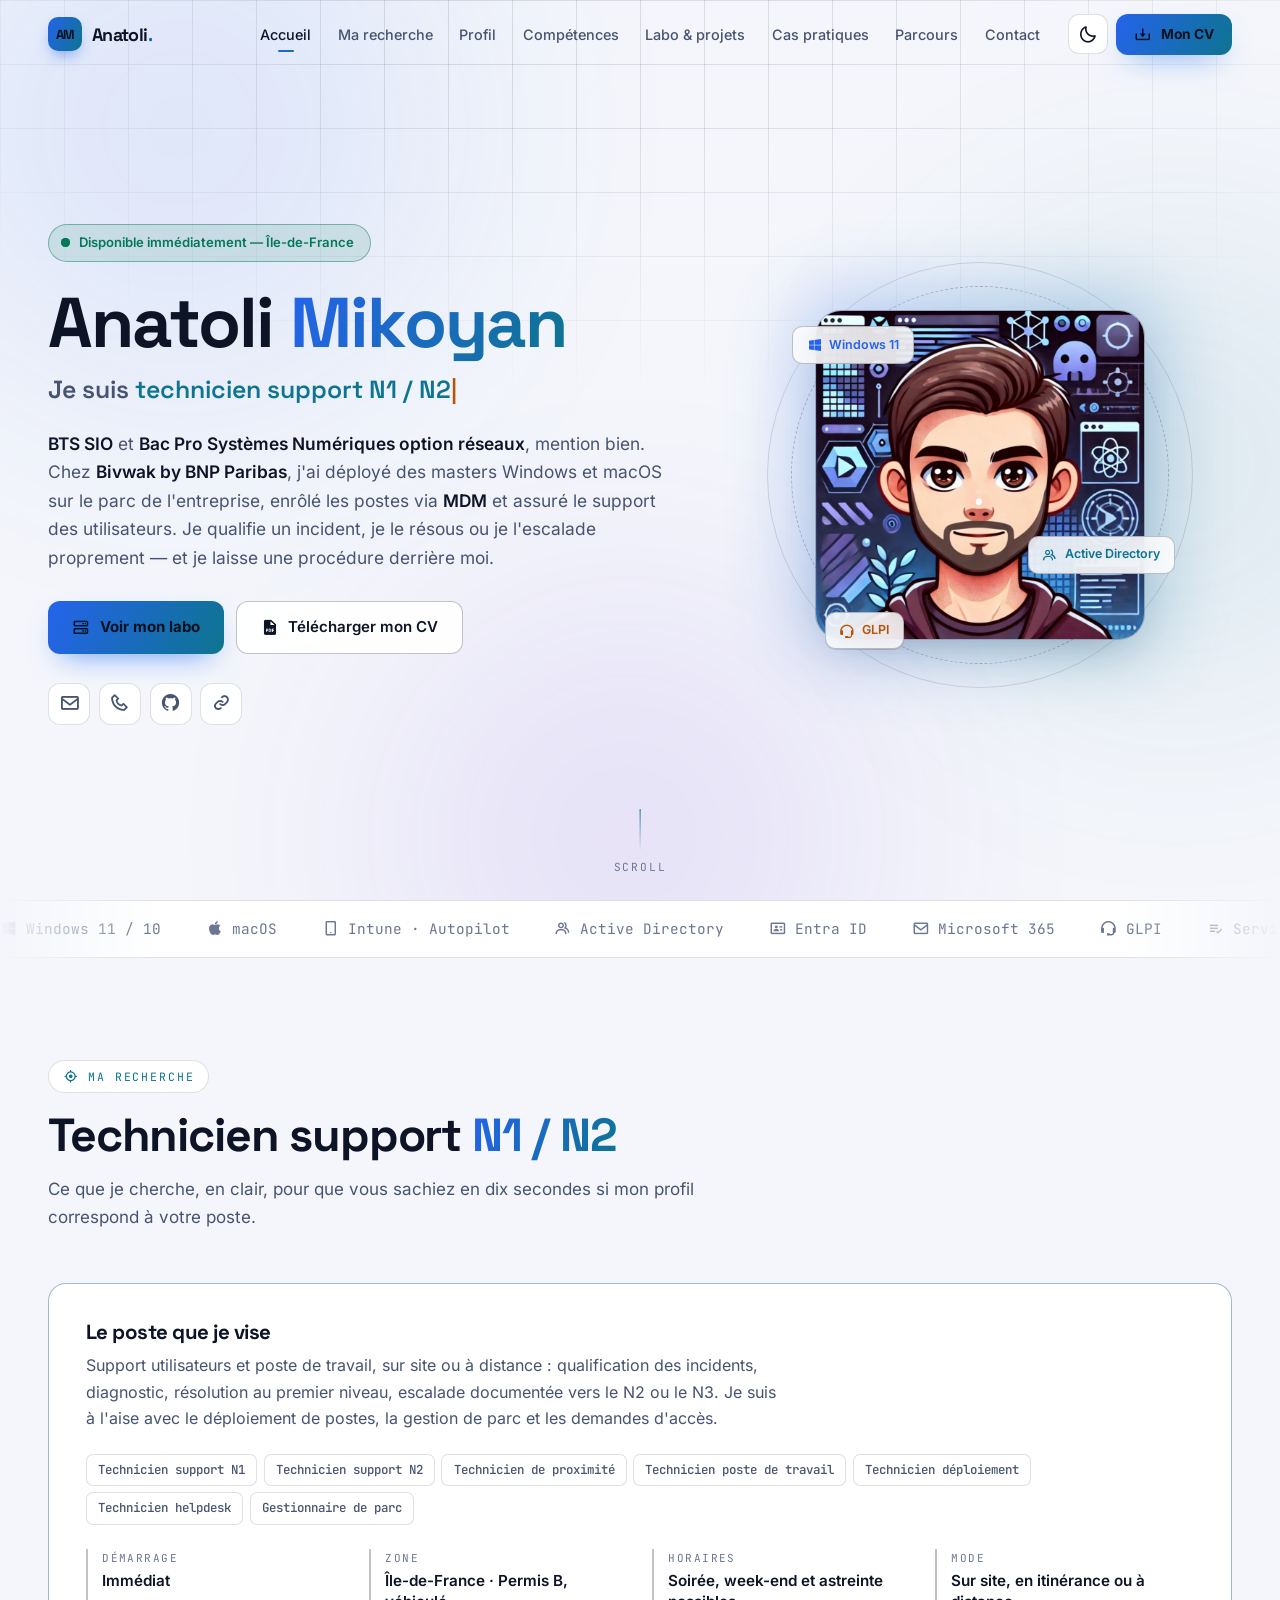
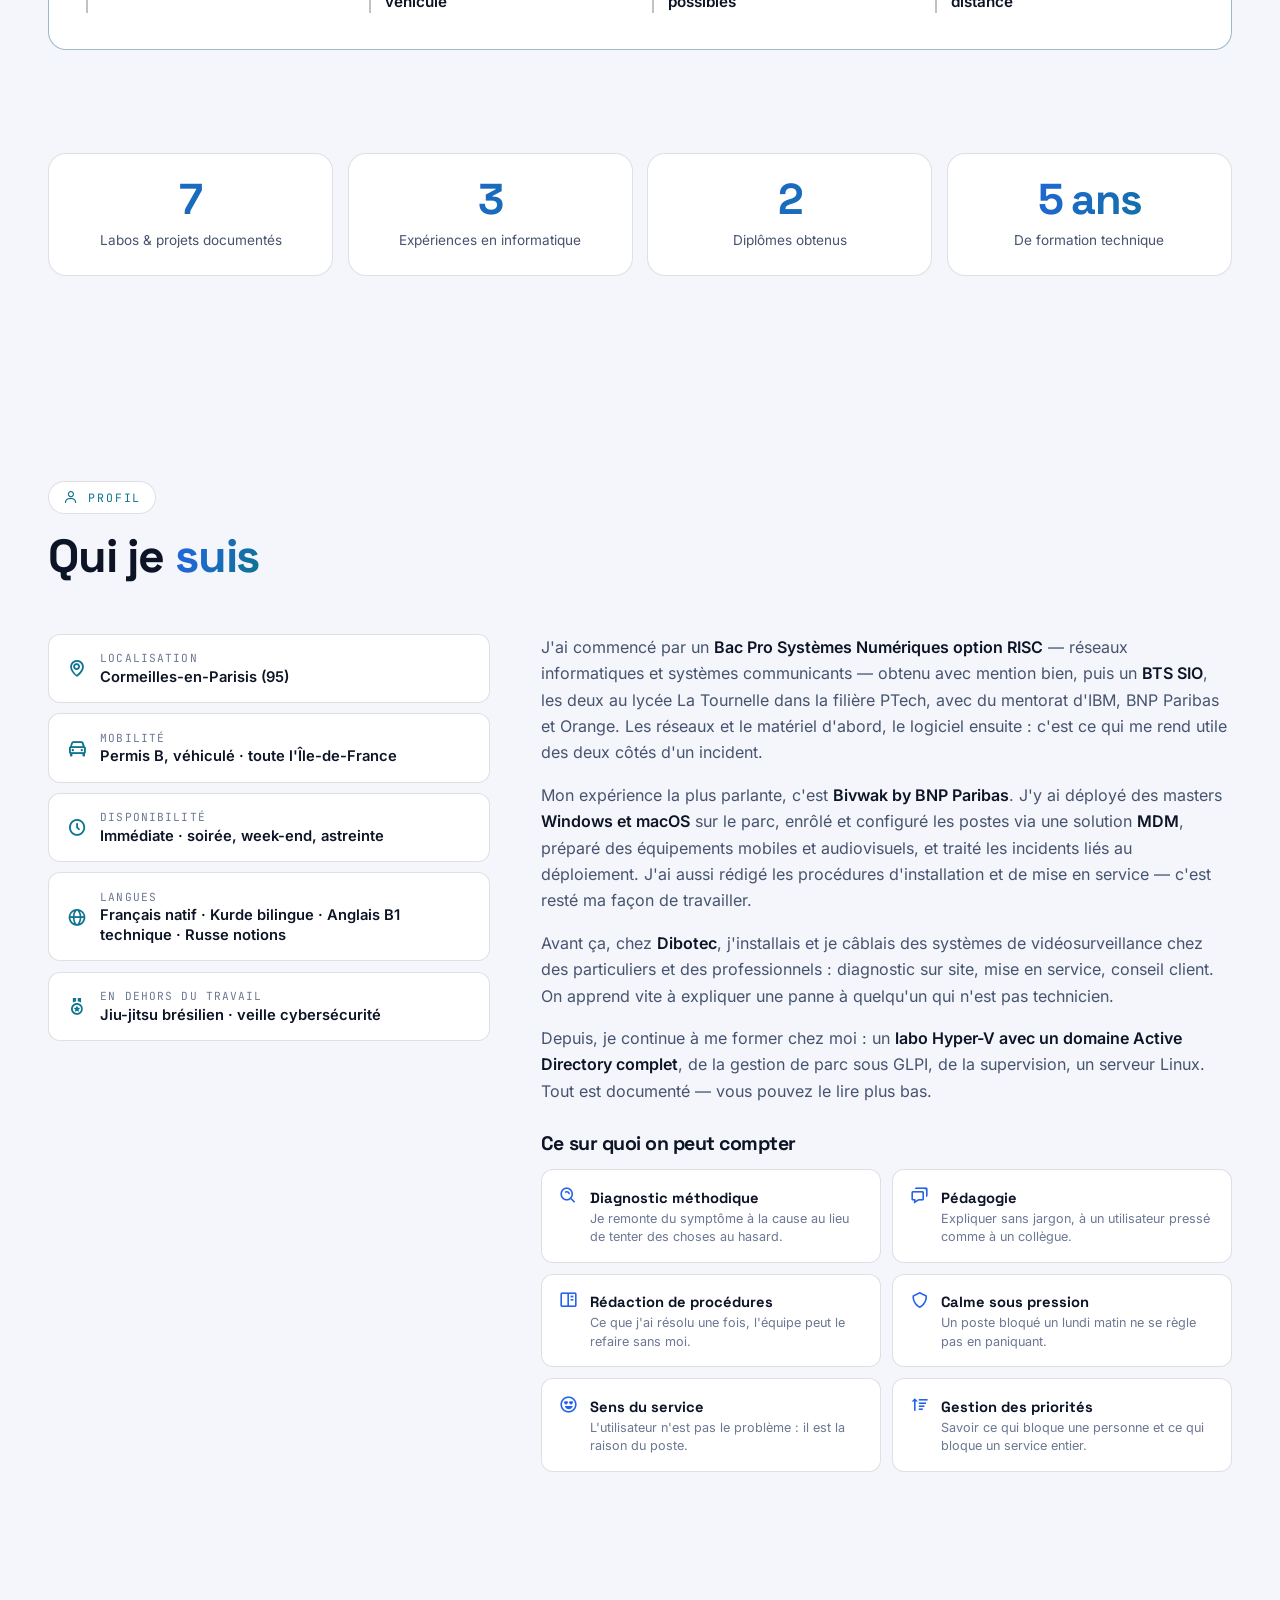
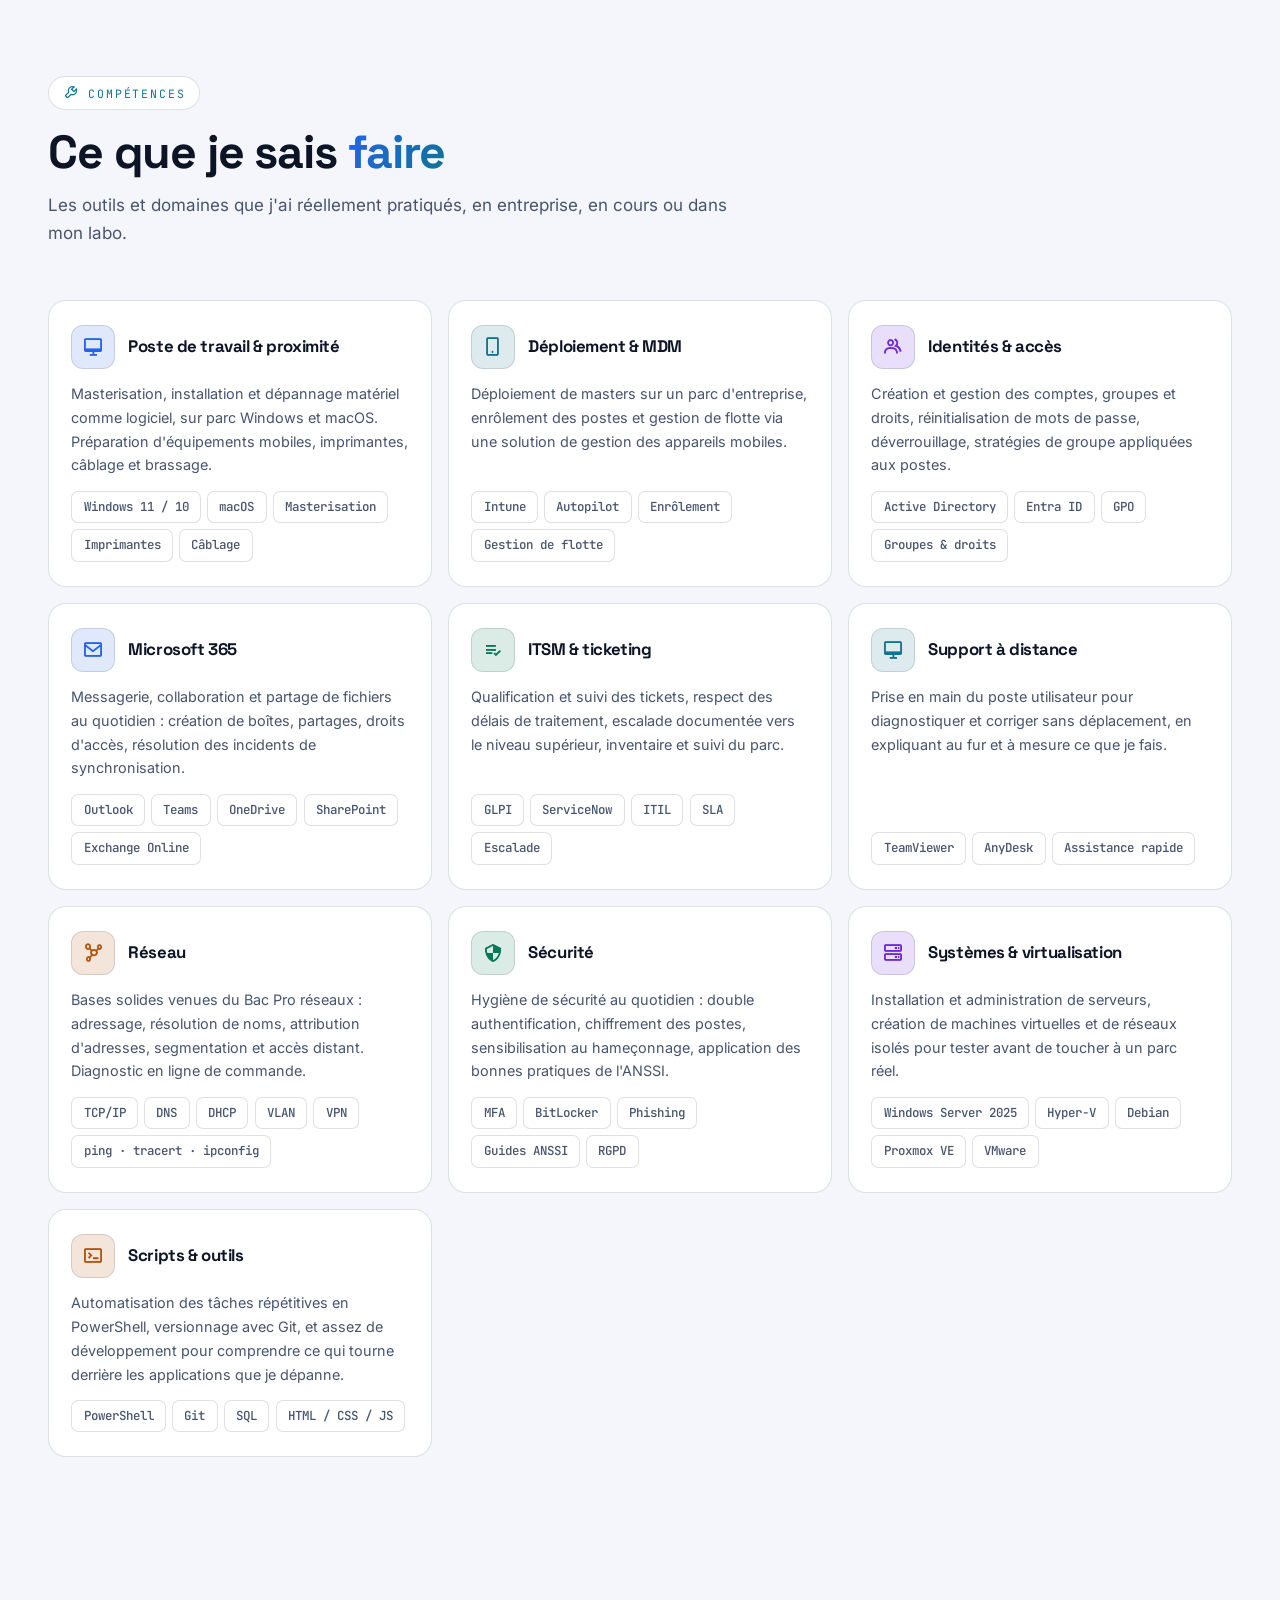
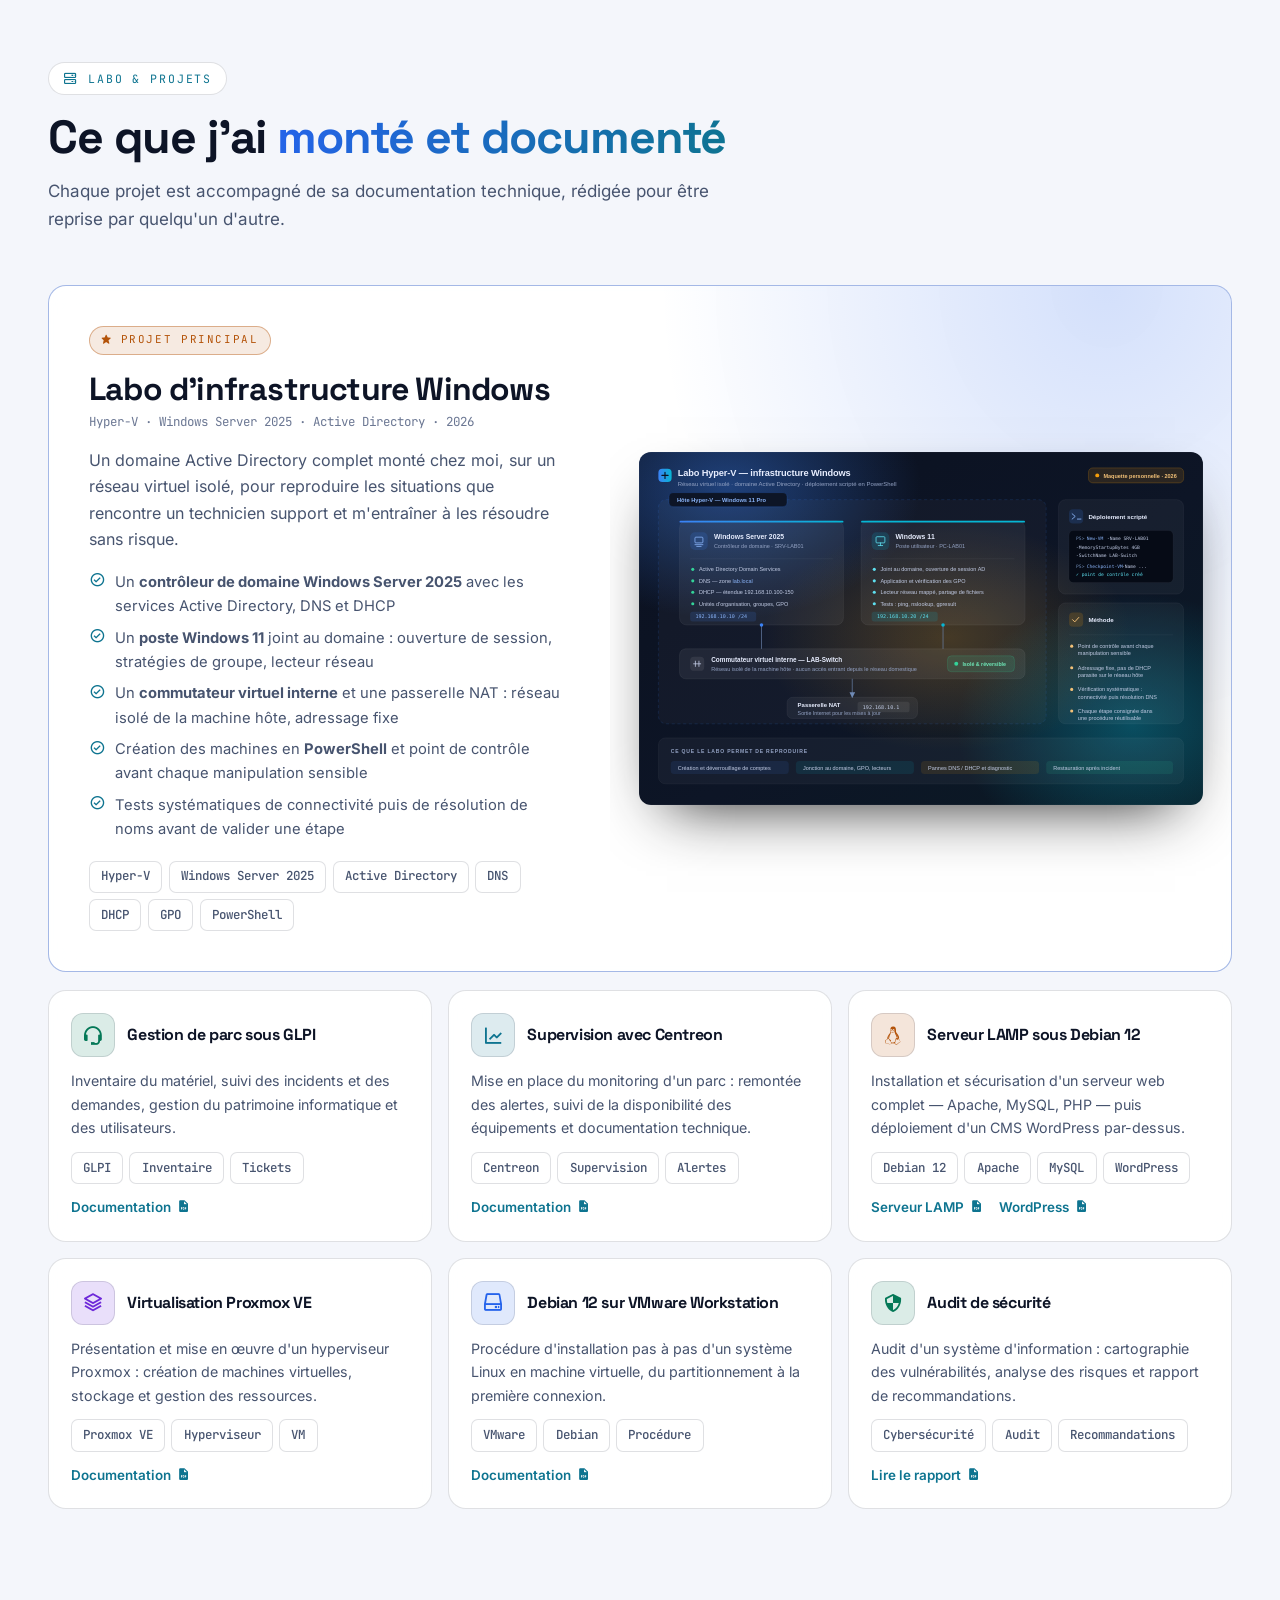
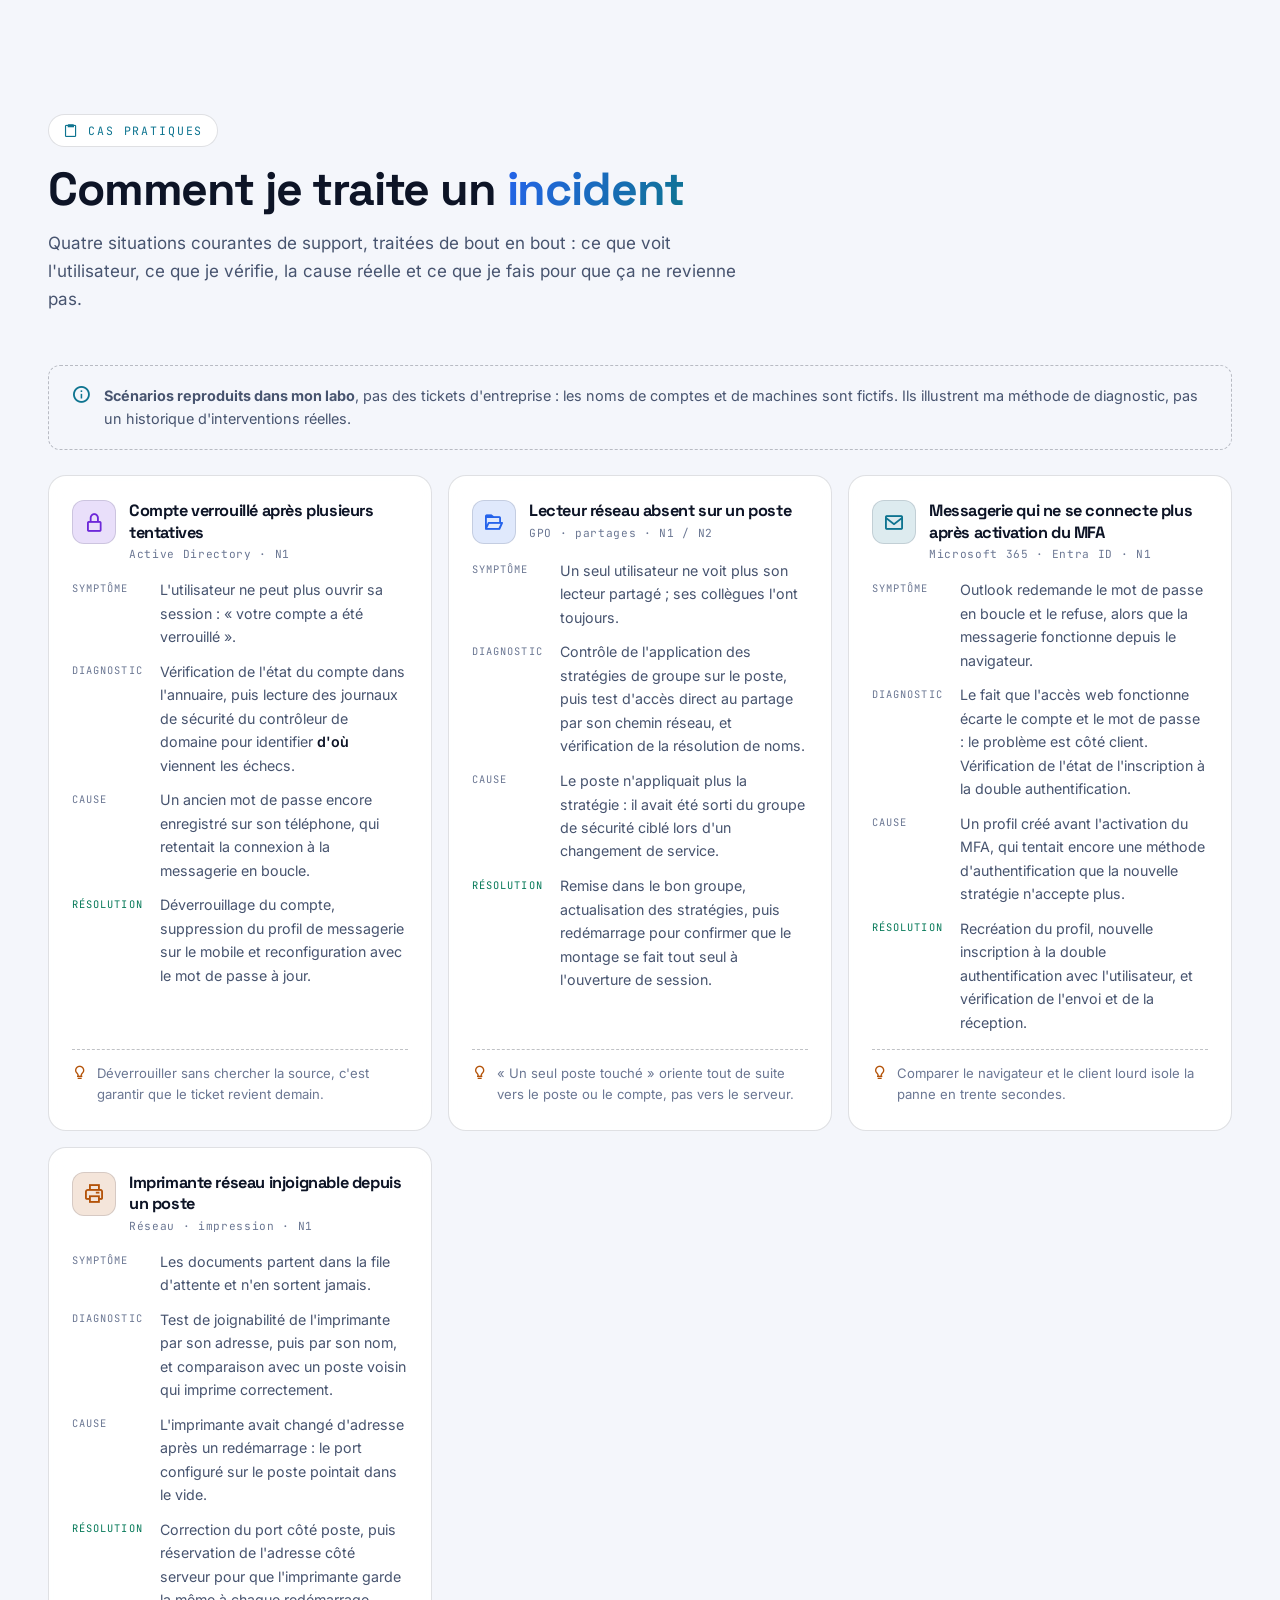
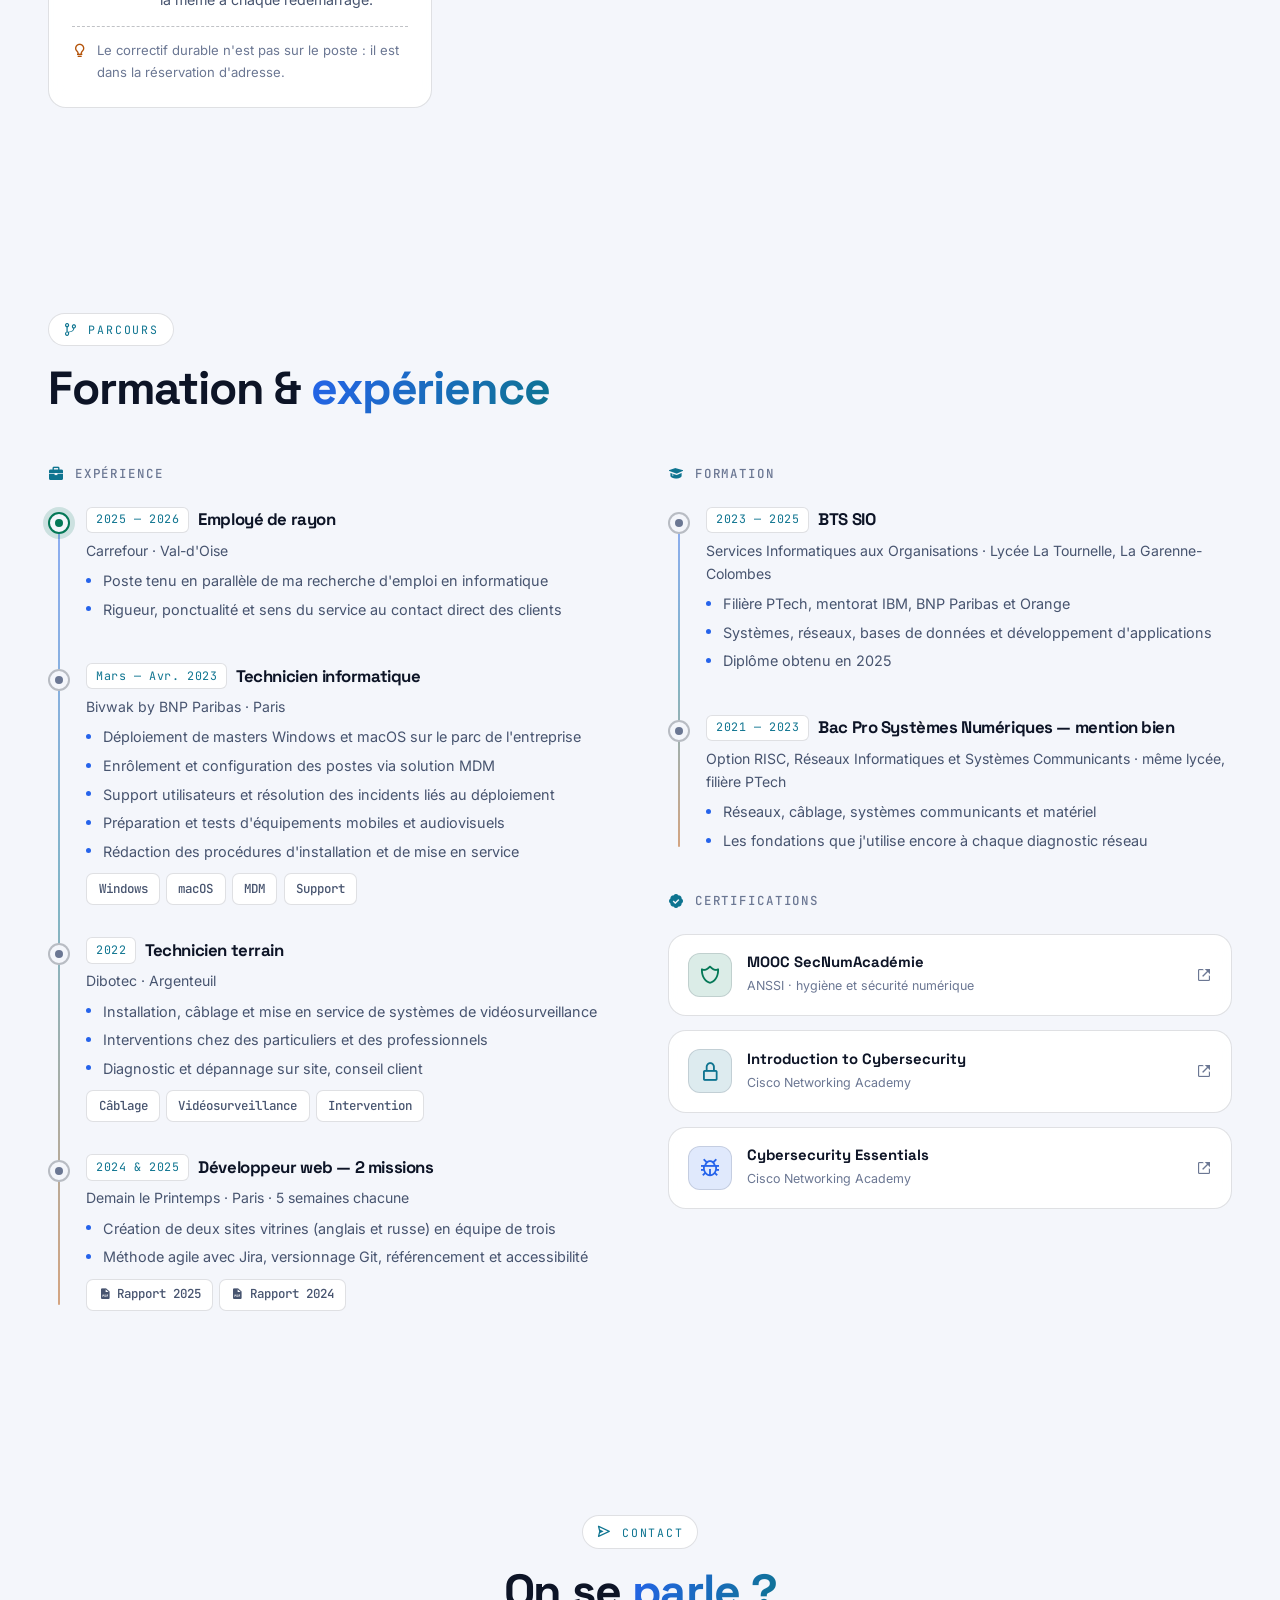
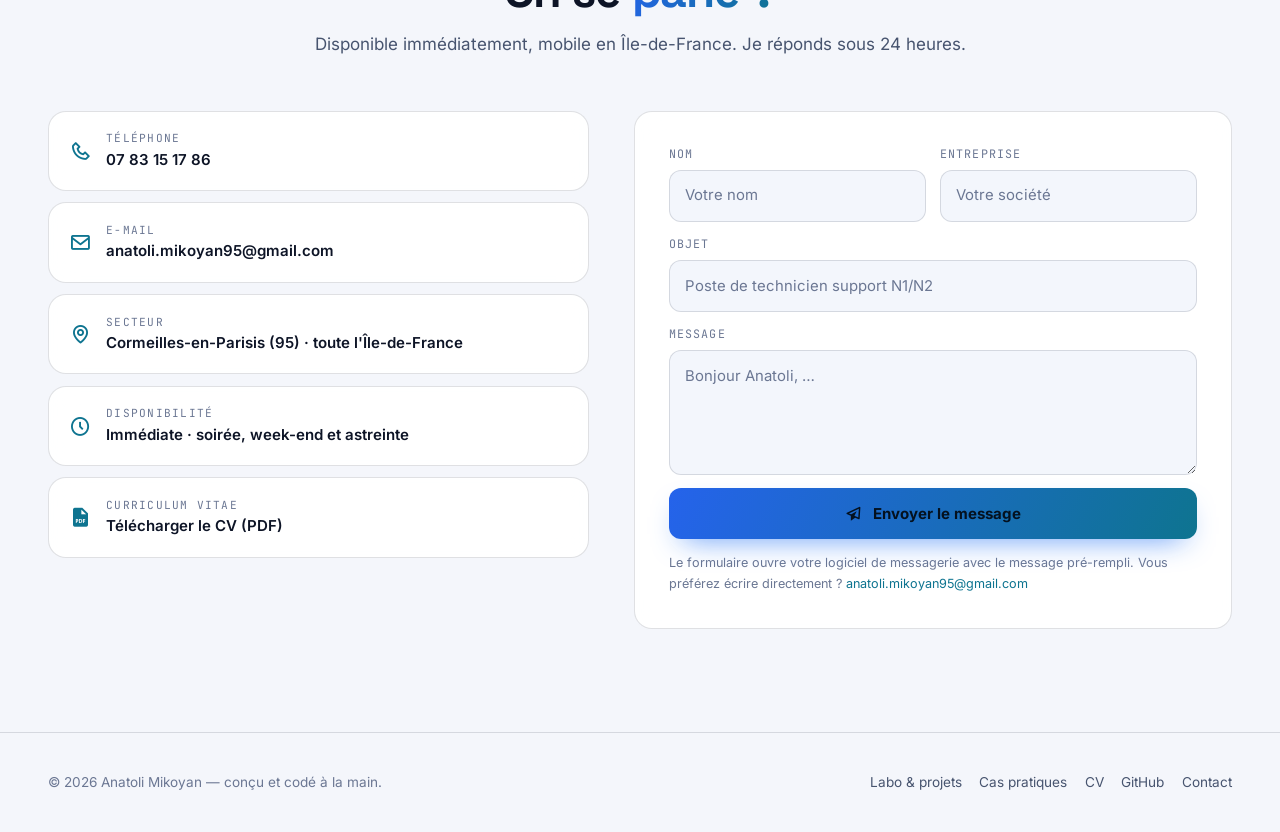
==== commit 4e8292f0: "Refonte complète du portfolio et du CV Portfolio refait pour un poste de technicien support informat" ====
--- a/index.html
+++ b/index.html
@@ -184,7 +184,6 @@
               ><span class="chip">Gestionnaire de parc</span>
             </div>
             <div class="search-list">
-              <div><dt>Contrat</dt><dd>CDI, CDD ou intérim</dd></div>
               <div><dt>Démarrage</dt><dd>Immédiat</dd></div>
               <div><dt>Zone</dt><dd>Île-de-France · Permis B, véhiculé</dd></div>
               <div><dt>Horaires</dt><dd>Soirée, week-end et astreinte possibles</dd></div>
